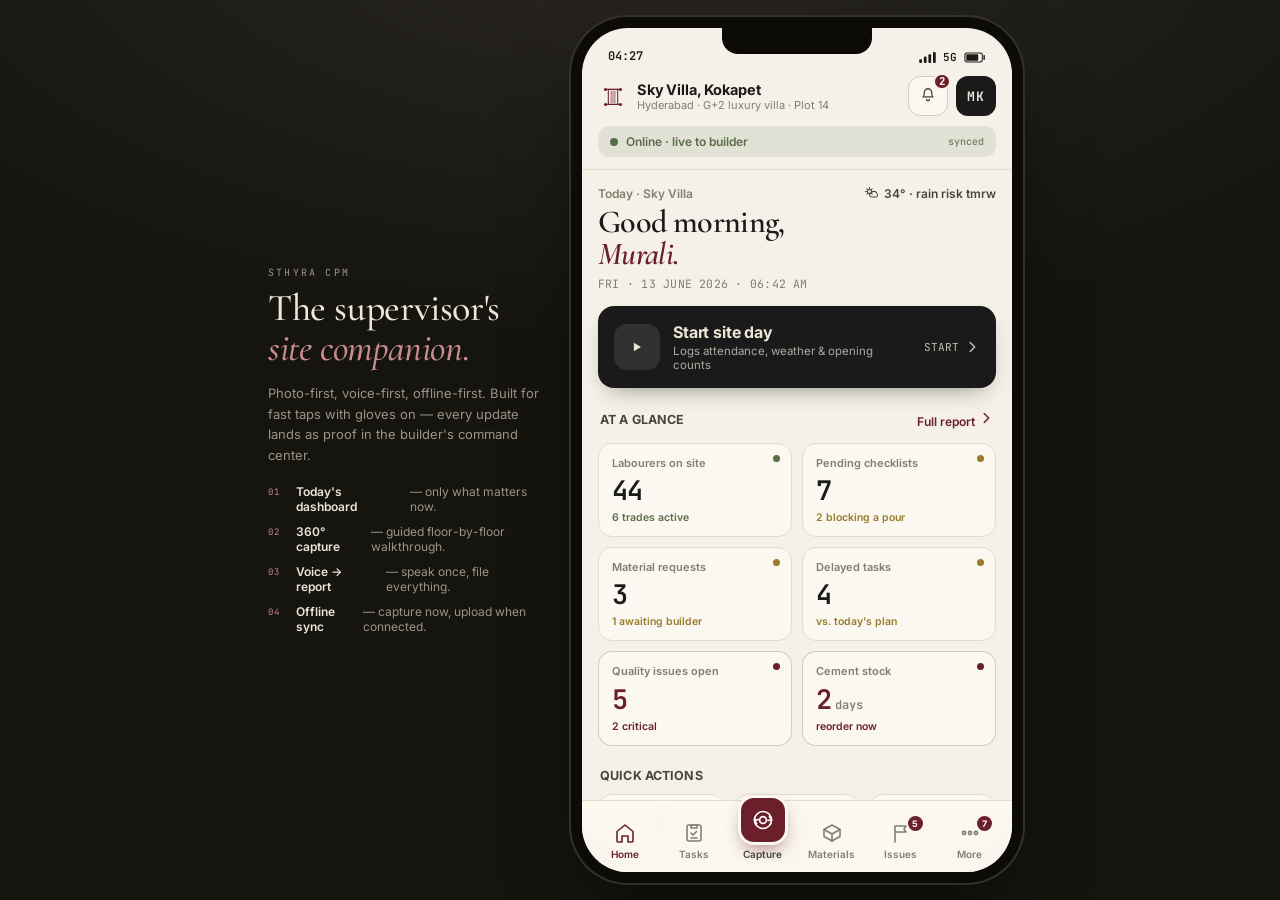
==== supervisor.html @ 9d2bb561 "Initial commit: Sthyra CPM — command center, supervisor app (BIM×360, Insta360, as-built pipeline) C" ====
<!DOCTYPE html>
<html lang="en">
<head>
  <meta charset="UTF-8" />
  <meta name="viewport" content="width=device-width, initial-scale=1.0, viewport-fit=cover, maximum-scale=1" />
  <meta name="theme-color" content="#F5F1E8" />
  <title>Sthyra CPM · Supervisor</title>
  <link rel="preconnect" href="https://fonts.googleapis.com" />
  <link rel="preconnect" href="https://fonts.gstatic.com" crossorigin />
  <link href="https://fonts.googleapis.com/css2?family=Cormorant+Garamond:ital,wght@0,500;0,600;0,700;1,500;1,600&family=Inter:wght@400;500;600;700&family=JetBrains+Mono:wght@400;500;600&display=swap" rel="stylesheet" />
  <style>
/* ============================================================
   Sthyra CPM — Supervisor App (mobile-first, on-site companion)
   Shares the Sthyra brand system with the command center, but
   tuned for a phone used in sunlight, with gloves, fast taps.
   Big targets, high contrast, photo-first, offline-aware.
   ============================================================ */

*{box-sizing:border-box;margin:0;padding:0;-webkit-tap-highlight-color:transparent}

:root{
  /* surfaces */
  --paper:#F5F1E8; --paper-2:#FBF8F1; --paper-3:#EFEADB; --paper-4:#EAE3D1;
  /* ink */
  --ink:#1A1A1A; --ink-2:#4A463E; --ink-3:#857E6F;
  /* hairlines */
  --hair:#E4DCCB; --hair-2:#D6CCB6;
  /* accent — burgundy */
  --accent:#6B1F2A; --accent-2:#8A2A33; --accent-wash:rgba(107,31,42,.07); --accent-line:rgba(107,31,42,.22);
  /* status */
  --ok:#5B6E4A; --ok-wash:rgba(91,110,74,.12);
  --warn:#9A7B2E; --warn-wash:rgba(154,123,46,.15);
  --crit:#6B1F2A; --crit-wash:rgba(107,31,42,.10);
  --info:#2E5A6B; --info-wash:rgba(46,90,107,.12);
  /* charcoal */
  --char:#1A1A1A; --char-2:#232220; --char-3:#2E2C28;
  --on-dark:#ECE6D7; --on-dark-2:#9A9485; --on-dark-3:#6A655B;
  /* type */
  --f-display:'Cormorant Garamond', Georgia, serif;
  --f-ui:'Inter', system-ui, -apple-system, sans-serif;
  --f-mono:'JetBrains Mono', ui-monospace, Menlo, monospace;
  --shell-w:430px;
}

html,body{height:100%}
body{
  font-family:var(--f-ui); color:var(--ink); background:#15140F;
  -webkit-font-smoothing:antialiased; text-rendering:optimizeLegibility;
}

/* ---- desktop stage: present the app inside a phone shell ---- */
.stage{
  min-height:100vh; display:flex; align-items:center; justify-content:center;
  padding:28px; gap:34px;
  background:
    radial-gradient(120% 80% at 50% -10%, #2a2722 0%, #15140F 60%),
    #15140F;
}
.stage__aside{
  width:280px; color:var(--on-dark); align-self:center; display:none;
}
.stage__aside .eyebrow{font-family:var(--f-mono);font-size:10px;letter-spacing:.22em;text-transform:uppercase;color:var(--on-dark-2)}
.stage__aside h1{font-family:var(--f-display);font-weight:500;font-size:38px;line-height:1.05;margin:10px 0 14px;letter-spacing:-.01em}
.stage__aside h1 em{font-style:italic;color:#C98A92}
.stage__aside p{font-size:13px;line-height:1.6;color:var(--on-dark-2);margin-bottom:18px}
.stage__aside .legend{display:flex;flex-direction:column;gap:10px}
.stage__aside .legend div{display:flex;gap:10px;align-items:flex-start;font-size:12px;color:var(--on-dark-2)}
.stage__aside .legend b{color:var(--on-dark);font-weight:600}
.stage__aside .legend span.k{font-family:var(--f-mono);font-size:9px;letter-spacing:.12em;color:#C98A92;padding-top:2px;min-width:18px}

.phone{
  width:var(--shell-w); height:min(920px, calc(100vh - 56px));
  background:var(--paper); border-radius:46px; position:relative;
  box-shadow:0 0 0 11px #0c0b08, 0 0 0 13px #34302a, 0 40px 90px -20px rgba(0,0,0,.7);
  overflow:hidden; display:flex; flex-direction:column;
}
/* notch */
.phone::before{
  content:""; position:absolute; top:0; left:50%; transform:translateX(-50%);
  width:150px; height:26px; background:#0c0b08; border-radius:0 0 16px 16px; z-index:60;
}

/* status bar (faux iOS) */
.statusbar{
  height:42px; flex:0 0 42px; display:flex; align-items:flex-end; justify-content:space-between;
  padding:0 26px 6px; font-family:var(--f-mono); font-size:12px; font-weight:600; color:var(--ink);
  position:relative; z-index:5;
}
.statusbar__right{display:flex;align-items:center;gap:7px}
.statusbar svg{display:block}

/* ---- app bar ---- */
.appbar{
  flex:0 0 auto; padding:6px 16px 12px; background:var(--paper);
  border-bottom:1px solid var(--hair); position:relative; z-index:4;
}
.appbar__row{display:flex;align-items:center;justify-content:space-between;gap:10px}
.appbar__brand{display:flex;align-items:center;gap:9px;min-width:0}
.brandmark{display:grid;place-items:center;width:30px;height:30px;color:var(--accent);flex:0 0 30px}
.appbar__proj{min-width:0}
.appbar__projname{font-weight:700;font-size:14.5px;letter-spacing:-.01em;white-space:nowrap;overflow:hidden;text-overflow:ellipsis;display:flex;align-items:center;gap:6px}
.appbar__projname .chev{color:var(--ink-3)}
.appbar__projmeta{font-size:11px;color:var(--ink-3);white-space:nowrap;overflow:hidden;text-overflow:ellipsis}
.appbar__acts{display:flex;align-items:center;gap:8px;flex:0 0 auto}
.iconbtn{
  width:40px;height:40px;border-radius:12px;border:1px solid var(--hair-2);background:var(--paper-2);
  display:grid;place-items:center;color:var(--ink-2);position:relative;cursor:pointer;flex:0 0 auto;
}
.iconbtn:active{transform:scale(.94)}
.iconbtn .dot{position:absolute;top:-4px;right:-4px;min-width:17px;height:17px;border-radius:9px;background:var(--accent);color:#fff;font-size:10px;font-weight:700;display:grid;place-items:center;padding:0 4px;border:2px solid var(--paper)}
.avatar{width:40px;height:40px;border-radius:12px;background:var(--char);color:var(--on-dark);display:grid;place-items:center;font-weight:700;font-size:13px;font-family:var(--f-mono);letter-spacing:.04em}

/* offline / sync ribbon */
.syncbar{
  display:flex;align-items:center;gap:8px;margin-top:10px;padding:8px 12px;border-radius:11px;
  font-size:12px;font-weight:600;
}
.syncbar.is-online{background:var(--ok-wash);color:var(--ok)}
.syncbar.is-offline{background:var(--warn-wash);color:var(--warn)}
.syncbar .statusdot{width:8px;height:8px;border-radius:50%;background:currentColor;flex:0 0 8px}
.syncbar.is-online .statusdot{box-shadow:0 0 0 0 currentColor;animation:pulse 2.4s infinite}
.syncbar .grow{flex:1}
.syncbar button{font:inherit;font-size:11px;color:currentColor;background:transparent;border:1px solid currentColor;border-radius:8px;padding:4px 9px;cursor:pointer;opacity:.85}
@keyframes pulse{0%{box-shadow:0 0 0 0 var(--ok)}70%{box-shadow:0 0 0 6px transparent}100%{box-shadow:0 0 0 0 transparent}}

/* ---- scroll body ---- */
.screen{
  flex:1 1 auto; overflow-y:auto; -webkit-overflow-scrolling:touch;
  padding:16px 16px 108px; position:relative; z-index:1;
}
.screen::-webkit-scrollbar{width:0}

/* section heads */
.eyebrow{font-family:var(--f-mono);font-size:10px;letter-spacing:.2em;text-transform:uppercase;color:var(--ink-3)}
.h-display{font-family:var(--f-display);font-weight:600;letter-spacing:-.01em;line-height:1.04}
.screen-title{font-family:var(--f-display);font-weight:600;font-size:30px;letter-spacing:-.015em;line-height:1.02}
.screen-title em{font-style:italic;color:var(--accent)}
.section-label{display:flex;align-items:center;justify-content:space-between;margin:22px 2px 11px}
.section-label h3{font-size:12.5px;font-weight:700;letter-spacing:.01em;text-transform:uppercase;color:var(--ink-2);font-family:var(--f-ui)}
.section-label .more{font-size:12px;color:var(--accent);font-weight:600;cursor:pointer}
.muted{color:var(--ink-3)}
.mono{font-family:var(--f-mono)}

/* ---- today header (home) ---- */
.today{margin-bottom:4px}
.today__eyebrow{display:flex;align-items:center;gap:8px;color:var(--ink-3);font-size:12px;font-weight:600}
.today__eyebrow .wx{margin-left:auto;display:flex;align-items:center;gap:5px;color:var(--ink-2)}
.today h1{font-family:var(--f-display);font-weight:600;font-size:32px;letter-spacing:-.02em;margin-top:5px;line-height:1}
.today h1 em{font-style:italic;color:var(--accent)}
.today__date{font-family:var(--f-mono);font-size:11.5px;color:var(--ink-3);margin-top:6px;letter-spacing:.02em}

/* day control */
.daybtn{
  width:100%;margin-top:15px;border:none;border-radius:16px;padding:16px;cursor:pointer;
  display:flex;align-items:center;gap:13px;font-family:var(--f-ui);text-align:left;
  background:var(--char);color:var(--on-dark);box-shadow:0 10px 24px -12px rgba(0,0,0,.5);
}
.daybtn:active{transform:scale(.99)}
.daybtn.is-on{background:linear-gradient(135deg,#5B6E4A,#46583a);color:#fff}
.daybtn__ic{width:46px;height:46px;border-radius:13px;background:rgba(255,255,255,.1);display:grid;place-items:center;flex:0 0 46px}
.daybtn__tx b{display:block;font-size:16px;font-weight:700;letter-spacing:-.01em}
.daybtn__tx span{display:block;font-size:11.5px;opacity:.7;margin-top:2px}
.daybtn__go{margin-left:auto;font-family:var(--f-mono);font-size:11px;opacity:.8;display:flex;align-items:center;gap:5px}

/* ---- stat tiles ---- */
.stats{display:grid;grid-template-columns:1fr 1fr;gap:10px;margin-top:14px}
.stat{
  background:var(--paper-2);border:1px solid var(--hair);border-radius:14px;padding:13px 13px 12px;
  position:relative;overflow:hidden;cursor:pointer;
}
.stat:active{transform:scale(.985)}
.stat__lbl{font-size:11px;color:var(--ink-3);font-weight:600;line-height:1.2}
.stat__val{font-family:var(--f-mono);font-weight:600;font-size:27px;letter-spacing:-.02em;margin-top:7px;line-height:1;display:flex;align-items:baseline;gap:4px}
.stat__val small{font-size:12px;font-weight:600;color:var(--ink-3);letter-spacing:0}
.stat__foot{font-size:10.5px;margin-top:7px;display:flex;align-items:center;gap:5px;font-weight:600}
.stat--crit{border-color:var(--accent-line)}
.stat--crit .stat__val{color:var(--accent)}
.stat__tag{position:absolute;top:11px;right:11px;width:7px;height:7px;border-radius:50%}
.stat__tag.t-crit{background:var(--accent)} .stat__tag.t-warn{background:var(--warn)} .stat__tag.t-ok{background:var(--ok)}

/* ---- quick action grid ---- */
.quick{display:grid;grid-template-columns:1fr 1fr 1fr;gap:9px;margin-top:10px}
.quick__btn{
  background:var(--paper-2);border:1px solid var(--hair);border-radius:14px;padding:13px 6px 10px;
  display:flex;flex-direction:column;align-items:center;gap:7px;cursor:pointer;text-align:center;
  font-family:var(--f-ui);color:var(--ink-2);min-height:80px;justify-content:center;
}
.quick__btn:active{transform:scale(.96);background:var(--paper-3)}
.quick__btn .qi{width:30px;height:30px;display:grid;place-items:center;color:var(--accent)}
.quick__btn span{font-size:11px;font-weight:600;line-height:1.15;letter-spacing:-.01em}
.quick__btn.is-alarm{background:var(--accent);border-color:var(--accent)}
.quick__btn.is-alarm .qi,.quick__btn.is-alarm span{color:#fff}

/* ---- alert list ---- */
.alerts{display:flex;flex-direction:column;gap:9px}
.alert{
  display:flex;gap:11px;align-items:flex-start;background:var(--paper-2);border:1px solid var(--hair);
  border-radius:13px;padding:12px 13px;cursor:pointer;
}
.alert:active{background:var(--paper-3)}
.alert__mark{width:4px;align-self:stretch;border-radius:3px;flex:0 0 4px;min-height:34px}
.alert__body{flex:1;min-width:0}
.alert__t{font-size:13px;font-weight:650;letter-spacing:-.01em;line-height:1.25}
.alert__d{font-size:11.5px;color:var(--ink-3);margin-top:3px;line-height:1.35}
.alert__chev{color:var(--ink-3);align-self:center}

/* ---- pills ---- */
.pill{
  display:inline-flex;align-items:center;gap:5px;font-size:10.5px;font-weight:700;font-family:var(--f-ui);
  padding:3px 8px;border-radius:20px;letter-spacing:.01em;white-space:nowrap;
}
.pill .pd{width:6px;height:6px;border-radius:50%;background:currentColor}
.pill--ok{background:var(--ok-wash);color:var(--ok)}
.pill--warn{background:var(--warn-wash);color:var(--warn)}
.pill--crit{background:var(--crit-wash);color:var(--crit)}
.pill--info{background:var(--info-wash);color:var(--info)}
.pill--neutral{background:var(--paper-3);color:var(--ink-2)}
.pill--accent{background:var(--accent);color:#fff}

/* ---- generic card ---- */
.card{background:var(--paper-2);border:1px solid var(--hair);border-radius:15px;padding:14px;margin-bottom:11px}
.card__head{display:flex;align-items:flex-start;justify-content:space-between;gap:10px}
.card__title{font-size:14.5px;font-weight:700;letter-spacing:-.01em;line-height:1.2}
.card__sub{font-size:11.5px;color:var(--ink-3);margin-top:3px}
.card__code{font-family:var(--f-mono);font-size:10px;color:var(--ink-3);letter-spacing:.05em}

/* progress bar */
.bar{height:7px;border-radius:5px;background:var(--paper-4);overflow:hidden;position:relative;margin-top:11px}
.bar i{display:block;height:100%;border-radius:5px;background:var(--accent)}
.bar--ok i{background:var(--ok)} .bar--warn i{background:var(--warn)}
.bar__row{display:flex;align-items:center;justify-content:space-between;font-size:11px;margin-top:7px;color:var(--ink-3);font-weight:600}
.bar__row b{font-family:var(--f-mono);color:var(--ink);font-size:12px}

/* meta rows */
.metarow{display:flex;align-items:center;justify-content:space-between;padding:9px 0;border-bottom:1px solid var(--hair);font-size:12.5px}
.metarow:last-child{border-bottom:none}
.metarow .k{color:var(--ink-3);font-weight:600}
.metarow .v{font-weight:600;text-align:right}

/* action button row (work pkg) */
.actrow{display:flex;gap:7px;flex-wrap:wrap;margin-top:12px}
.chipbtn{
  font-family:var(--f-ui);font-size:11.5px;font-weight:600;border:1px solid var(--hair-2);background:var(--paper);
  color:var(--ink-2);border-radius:9px;padding:8px 11px;cursor:pointer;display:inline-flex;align-items:center;gap:5px;
}
.chipbtn:active{transform:scale(.95);background:var(--paper-3)}
.chipbtn--accent{background:var(--accent);border-color:var(--accent);color:#fff}
.chipbtn--ok{background:var(--ok);border-color:var(--ok);color:#fff}
.chipbtn .ci{display:grid;place-items:center}

/* ---- buttons ---- */
.btn{
  font-family:var(--f-ui);font-weight:650;font-size:14px;border-radius:13px;padding:14px;cursor:pointer;border:none;
  width:100%;display:flex;align-items:center;justify-content:center;gap:8px;letter-spacing:-.01em;
}
.btn:active{transform:scale(.99)}
.btn--solid{background:var(--accent);color:#fff}
.btn--dark{background:var(--char);color:var(--on-dark)}
.btn--ghost{background:var(--paper-2);color:var(--ink);border:1px solid var(--hair-2)}
.btn--ok{background:var(--ok);color:#fff}
.btn:disabled{opacity:.4;cursor:not-allowed}
.btn-row{display:flex;gap:10px}
.btn-row .btn{flex:1}

/* ---- segmented tabs ---- */
.seg{display:flex;gap:4px;background:var(--paper-3);border-radius:12px;padding:4px;margin:4px 0 16px}
.seg button{
  flex:1;font-family:var(--f-ui);font-size:12px;font-weight:600;border:none;background:transparent;color:var(--ink-3);
  border-radius:9px;padding:9px 6px;cursor:pointer;white-space:nowrap;
}
.seg button.is-active{background:var(--paper-2);color:var(--ink);box-shadow:0 1px 3px rgba(0,0,0,.08)}

/* scrolling filter chips */
.chips{display:flex;gap:7px;overflow-x:auto;padding:2px 0 12px;margin:0 -16px;padding-left:16px;padding-right:16px}
.chips::-webkit-scrollbar{height:0}
.chips .fc{flex:0 0 auto;font-size:12px;font-weight:600;padding:7px 13px;border-radius:20px;border:1px solid var(--hair-2);background:var(--paper-2);color:var(--ink-2);cursor:pointer}
.chips .fc.is-active{background:var(--ink);color:var(--paper);border-color:var(--ink)}

/* ---- checklist ---- */
.chk{display:flex;align-items:center;gap:11px;padding:12px 2px;border-bottom:1px solid var(--hair);cursor:pointer}
.chk:last-child{border-bottom:none}
.chk__box{width:24px;height:24px;border-radius:7px;border:2px solid var(--hair-2);flex:0 0 24px;display:grid;place-items:center;color:#fff;background:var(--paper)}
.chk__box.done{background:var(--ok);border-color:var(--ok)}
.chk__box.pending{border-color:var(--warn);border-style:dashed}
.chk__lbl{flex:1;font-size:13px;font-weight:550;line-height:1.25}
.chk.is-done .chk__lbl{color:var(--ink-3);text-decoration:line-through}
.chk__who{font-size:10.5px;color:var(--ink-3);font-family:var(--f-mono)}
.chk-lock{display:flex;gap:9px;align-items:flex-start;background:var(--accent-wash);border:1px solid var(--accent-line);border-radius:12px;padding:11px 12px;margin-bottom:14px;font-size:12px;color:var(--accent);line-height:1.4}
.chk-lock b{font-weight:700}

/* ---- capture stepper ---- */
.cap{position:relative}
.cap__steps{display:flex;align-items:center;gap:0;margin:6px 0 18px}
.cap__steps .st{flex:1;height:4px;border-radius:3px;background:var(--paper-4)}
.cap__steps .st.done{background:var(--ok)}
.cap__steps .st.cur{background:var(--accent)}
.cap__stepn{font-family:var(--f-mono);font-size:10.5px;color:var(--ink-3);letter-spacing:.06em;margin-bottom:6px}
.cap h2{font-family:var(--f-display);font-weight:600;font-size:24px;letter-spacing:-.01em;margin-bottom:4px;line-height:1.05}
.cap__hint{font-size:12.5px;color:var(--ink-3);margin-bottom:16px;line-height:1.4}

/* selectable option list */
.opt{
  display:flex;align-items:center;gap:12px;background:var(--paper-2);border:1.5px solid var(--hair);
  border-radius:13px;padding:14px;margin-bottom:9px;cursor:pointer;
}
.opt:active{transform:scale(.99)}
.opt.is-sel{border-color:var(--accent);background:var(--accent-wash)}
.opt__ic{width:40px;height:40px;border-radius:11px;background:var(--paper-3);display:grid;place-items:center;color:var(--ink-2);flex:0 0 40px}
.opt.is-sel .opt__ic{background:var(--accent);color:#fff}
.opt__tx{flex:1;min-width:0}
.opt__tx b{display:block;font-size:14px;font-weight:650;letter-spacing:-.01em}
.opt__tx span{display:block;font-size:11.5px;color:var(--ink-3);margin-top:2px}
.opt__rt{font-family:var(--f-mono);font-size:11px;color:var(--ink-3)}
.opt__check{width:22px;height:22px;border-radius:50%;border:2px solid var(--hair-2);flex:0 0 22px;display:grid;place-items:center;color:#fff}
.opt.is-sel .opt__check{background:var(--accent);border-color:var(--accent)}

/* camera connect tiles */
.devgrid{display:grid;grid-template-columns:1fr 1fr;gap:9px}
.checks{display:flex;flex-direction:column;gap:0;margin-top:6px}
.checkline{display:flex;align-items:center;gap:10px;padding:11px 0;border-bottom:1px solid var(--hair);font-size:13px;font-weight:550}
.checkline:last-child{border-bottom:none}
.checkline .ci{margin-left:auto;font-size:11.5px;font-weight:700}

/* floor plan canvas */
.floorplan{
  position:relative;background:var(--paper-3);border:1px solid var(--hair-2);border-radius:14px;
  height:230px;margin-bottom:14px;overflow:hidden;
}
.floorplan svg{position:absolute;inset:0;width:100%;height:100%}
.floorplan .pin{
  position:absolute;width:26px;height:26px;border-radius:50% 50% 50% 0;background:var(--accent);
  transform:translate(-50%,-100%) rotate(-45deg);box-shadow:0 4px 10px rgba(0,0,0,.3);border:2px solid #fff;
}
.floorplan .pin::after{content:"";position:absolute;inset:6px;background:#fff;border-radius:50%}
.floorplan .tap-hint{position:absolute;bottom:10px;left:50%;transform:translateX(-50%);font-size:11px;font-weight:600;color:var(--ink-2);background:rgba(251,248,241,.92);padding:5px 11px;border-radius:20px;white-space:nowrap}

/* Insta360 connect card */
.insta{display:flex;align-items:center;gap:13px;background:var(--paper-2);border:1.5px solid var(--hair-2);border-radius:14px;padding:14px;margin-bottom:6px}
.insta--ok{border-color:var(--ok);background:var(--ok-wash)}
.insta--busy{border-color:var(--warn);background:var(--warn-wash)}
.insta__cam{width:46px;height:46px;border-radius:12px;background:var(--char);color:var(--on-dark);display:grid;place-items:center;flex:0 0 46px}
.insta--ok .insta__cam{background:var(--ok);color:#fff}
.insta__tx{flex:1;min-width:0}
.insta__tx b{display:block;font-size:14.5px;font-weight:700;letter-spacing:-.01em}
.insta__tx span{display:block;font-size:11.5px;color:var(--ink-3);margin-top:2px}
.insta--ok .insta__tx span{color:var(--ok);font-weight:600}
.insta--busy .insta__tx span{color:var(--warn);font-weight:600}
.spin{animation:spin360 1s linear infinite}
@keyframes spin360{to{transform:rotate(360deg)}}
.connpick{font-family:var(--f-ui);text-align:left;padding:12px 13px;border-radius:12px;border:1.5px solid var(--hair-2);background:var(--paper-2);color:var(--ink-2);cursor:pointer}
.connpick.is-sel{border-color:var(--accent);background:var(--accent-wash)}
.connpick b{display:block;font-size:12.5px;font-weight:700;color:var(--ink)}
.connpick span{display:block;font-size:10.5px;color:var(--ink-3);margin-top:2px}
.live__src{display:flex;align-items:center;gap:7px;font-size:11.5px;color:var(--on-dark-2);font-weight:600;margin-top:9px}
.live__src svg{flex:0 0 auto;color:#C98A92}
.live__src .live-dot{width:7px;height:7px;border-radius:50%;background:#9DBE86;flex:0 0 7px}

/* live capture */
.live{
  background:#15140F;border-radius:18px;padding:18px;color:var(--on-dark);margin-bottom:14px;position:relative;overflow:hidden;
}
.live__rec{display:flex;align-items:center;gap:8px;font-family:var(--f-mono);font-size:13px;font-weight:600}
.live__rec .recdot{width:11px;height:11px;border-radius:50%;background:#E0584F;animation:blink 1.1s infinite}
@keyframes blink{50%{opacity:.25}}
.live__time{margin-left:auto;font-family:var(--f-mono);font-size:18px;font-weight:600;letter-spacing:.04em}
.live__sphere{height:128px;margin:14px 0;border-radius:13px;position:relative;overflow:hidden;background:
  repeating-linear-gradient(115deg,#2a2722 0 2px,transparent 2px 26px),
  radial-gradient(120% 140% at 30% 20%,#3a352d,#1c1a16);
  display:grid;place-items:center}
.live__sphere .scan{position:absolute;top:0;bottom:0;width:42%;background:linear-gradient(90deg,transparent,rgba(201,138,146,.22),transparent);animation:sweep 2.6s linear infinite}
@keyframes sweep{0%{left:-42%}100%{left:100%}}
.live__sphere .ll{font-family:var(--f-mono);font-size:10px;letter-spacing:.18em;color:var(--on-dark-2)}
.meter{display:grid;grid-template-columns:1fr 1fr;gap:8px}
.meter__cell{background:rgba(255,255,255,.06);border-radius:10px;padding:9px 11px}
.meter__lbl{font-size:10px;color:var(--on-dark-2);font-weight:600;text-transform:uppercase;letter-spacing:.06em}
.meter__val{font-size:12.5px;font-weight:700;margin-top:3px;display:flex;align-items:center;gap:6px}
.meter__val .pd{width:7px;height:7px;border-radius:50%}
.live__pin{width:100%;margin-top:14px;border:1px dashed rgba(201,138,146,.5);background:rgba(201,138,146,.08);color:#E7B7BC;border-radius:12px;padding:13px;font-family:var(--f-ui);font-weight:600;font-size:13px;display:flex;align-items:center;justify-content:center;gap:8px;cursor:pointer}
.pinlist{margin-top:12px;display:flex;flex-direction:column;gap:7px}
.pinrow{display:flex;align-items:center;gap:9px;font-size:11.5px;background:rgba(255,255,255,.05);border-radius:9px;padding:8px 11px;color:var(--on-dark)}
.pinrow .pt{margin-left:auto;font-family:var(--f-mono);color:var(--on-dark-2)}

/* upload queue */
.uprow{display:flex;align-items:center;gap:11px;padding:12px 0;border-bottom:1px solid var(--hair)}
.uprow:last-child{border-bottom:none}
.uprow__ic{width:38px;height:38px;border-radius:10px;background:var(--paper-3);display:grid;place-items:center;flex:0 0 38px;color:var(--ink-2)}
.uprow__tx{flex:1;min-width:0}
.uprow__tx b{display:block;font-size:13px;font-weight:650}
.upbar{height:5px;border-radius:4px;background:var(--paper-4);margin-top:6px;overflow:hidden}
.upbar i{display:block;height:100%;background:var(--ok)}

/* ---- forms ---- */
.field{margin-bottom:14px}
.field>label{display:block;font-size:11.5px;font-weight:700;color:var(--ink-2);margin-bottom:7px;letter-spacing:.01em}
.field input,.field textarea,.field select{
  width:100%;font-family:var(--f-ui);font-size:14px;color:var(--ink);background:var(--paper-2);
  border:1.5px solid var(--hair-2);border-radius:12px;padding:13px;outline:none;
}
.field input:focus,.field textarea:focus,.field select:focus{border-color:var(--accent)}
.field textarea{resize:none;min-height:84px;line-height:1.45}
.optgrid{display:grid;grid-template-columns:repeat(3,1fr);gap:8px}
.optpick{font-family:var(--f-ui);font-size:12px;font-weight:600;text-align:center;padding:11px 6px;border-radius:11px;border:1.5px solid var(--hair-2);background:var(--paper-2);color:var(--ink-2);cursor:pointer}
.optpick.is-sel{border-color:var(--accent);background:var(--accent);color:#fff}
.optpick.sev-crit.is-sel{background:var(--crit);border-color:var(--crit)}
.optpick.sev-warn.is-sel{background:var(--warn);border-color:var(--warn)}
.optpick.sev-low.is-sel{background:var(--ok);border-color:var(--ok)}

/* photo capture tile */
.photoadd{
  border:2px dashed var(--hair-2);border-radius:14px;background:var(--paper-3);min-height:120px;
  display:flex;flex-direction:column;align-items:center;justify-content:center;gap:8px;color:var(--ink-3);
  cursor:pointer;font-weight:600;font-size:12.5px;
}
.photoadd:active{background:var(--paper-4)}
.photostrip{display:flex;gap:8px;margin-top:10px;flex-wrap:wrap}
.photothumb{width:70px;height:70px;border-radius:11px;background:
  repeating-linear-gradient(135deg,#d8cfba 0 6px,#cfc5ad 6px 12px);
  border:1px solid var(--hair-2);position:relative;overflow:hidden;display:grid;place-items:center}
.photothumb .ai-ok{position:absolute;bottom:3px;left:3px;font-size:8px;font-weight:700;background:var(--ok);color:#fff;padding:2px 4px;border-radius:5px}
.photothumb .x{position:absolute;top:2px;right:2px;width:18px;height:18px;border-radius:50%;background:rgba(0,0,0,.55);color:#fff;display:grid;place-items:center;font-size:12px}

/* ---- voice to report ---- */
.voice{
  background:linear-gradient(160deg,#232220,#15140F);border-radius:18px;padding:20px;color:var(--on-dark);
  text-align:center;margin-bottom:14px;
}
.voice h3{font-family:var(--f-display);font-weight:600;font-size:21px;margin-bottom:5px}
.voice p{font-size:12px;color:var(--on-dark-2);margin-bottom:16px;line-height:1.45}
.mic{
  width:84px;height:84px;border-radius:50%;margin:0 auto;background:var(--accent);display:grid;place-items:center;
  color:#fff;cursor:pointer;position:relative;box-shadow:0 0 0 0 var(--accent);
}
.mic.is-rec{animation:micpulse 1.4s infinite}
@keyframes micpulse{0%{box-shadow:0 0 0 0 rgba(107,31,42,.5)}70%{box-shadow:0 0 0 22px transparent}100%{box-shadow:0 0 0 0 transparent}}
.wave{display:flex;align-items:center;justify-content:center;gap:3px;height:36px;margin:16px 0 4px}
.wave i{width:3px;border-radius:3px;background:#C98A92;opacity:.8}
.transcript{background:rgba(255,255,255,.06);border-radius:12px;padding:13px;font-size:13px;line-height:1.5;text-align:left;color:var(--on-dark);margin-top:6px;font-style:italic}

/* parsed report output */
.parsed{background:var(--paper-2);border:1px solid var(--hair);border-radius:14px;overflow:hidden}
.parsed__sec{padding:13px 14px;border-bottom:1px solid var(--hair)}
.parsed__sec:last-child{border-bottom:none}
.parsed__sec h4{font-size:11px;font-weight:700;text-transform:uppercase;letter-spacing:.05em;color:var(--ink-3);margin-bottom:9px;display:flex;align-items:center;gap:7px}
.parsed__item{display:flex;align-items:flex-start;gap:9px;font-size:13px;padding:5px 0;font-weight:550}
.parsed__item .pj{flex:0 0 auto;margin-top:1px}
.parsed__item .made{margin-left:auto;font-size:10px;color:var(--ok);font-weight:700;font-family:var(--f-mono)}

/* ---- daily report ---- */
.report{background:var(--paper-2);border:1px solid var(--hair);border-radius:15px;padding:18px}
.report__hd{text-align:center;border-bottom:1px solid var(--hair);padding-bottom:14px;margin-bottom:6px}
.report__hd .eyebrow{justify-content:center}
.report__hd h2{font-family:var(--f-display);font-weight:600;font-size:23px;margin:6px 0 2px}
.report__sec{padding:14px 0;border-bottom:1px solid var(--hair)}
.report__sec:last-child{border-bottom:none}
.report__sec h4{font-size:11px;font-weight:700;text-transform:uppercase;letter-spacing:.06em;color:var(--accent);margin-bottom:9px}
.report__line{display:flex;justify-content:space-between;font-size:12.5px;padding:4px 0;gap:12px}
.report__line .k{color:var(--ink-2)} .report__line .v{font-weight:650;font-family:var(--f-mono);text-align:right;white-space:nowrap}
.report__bul{font-size:12.5px;padding:4px 0 4px 14px;position:relative;line-height:1.4}
.report__bul::before{content:"–";position:absolute;left:0;color:var(--accent)}

/* labor roster */
.roster{display:grid;grid-template-columns:1fr 1fr;gap:9px}
.rost{background:var(--paper-2);border:1px solid var(--hair);border-radius:13px;padding:13px}
.rost__top{display:flex;align-items:center;justify-content:space-between}
.rost__n{font-family:var(--f-mono);font-size:24px;font-weight:600;letter-spacing:-.02em}
.rost__l{font-size:12px;font-weight:600;color:var(--ink-2);margin-top:2px}
.rost__dot{width:34px;height:34px;border-radius:10px;display:grid;place-items:center;color:#fff;font-size:13px;font-weight:700;font-family:var(--f-mono)}

/* drawing viewer */
.drawcard{background:var(--paper-2);border:1px solid var(--hair);border-radius:14px;overflow:hidden;margin-bottom:11px}
.drawcard__canvas{height:140px;background:
  linear-gradient(0deg,rgba(46,90,107,.06),rgba(46,90,107,.06)),
  repeating-linear-gradient(0deg,#e9e2d2 0 1px,transparent 1px 22px),
  repeating-linear-gradient(90deg,#e9e2d2 0 1px,transparent 1px 22px),
  var(--paper-3);position:relative}
.drawcard__canvas .lines{position:absolute;inset:0}
.drawcard__body{padding:12px 14px}
.draw-warn{display:flex;gap:9px;align-items:flex-start;background:var(--warn-wash);border:1px solid var(--warn);border-radius:12px;padding:11px 12px;font-size:12px;color:var(--warn);line-height:1.4;margin-bottom:12px;font-weight:600}

/* safety meter */
.safety-score{display:flex;align-items:center;gap:16px;background:var(--paper-2);border:1px solid var(--hair);border-radius:15px;padding:16px;margin-bottom:14px}
.ring{width:74px;height:74px;flex:0 0 74px;position:relative}
.ring svg{transform:rotate(-90deg)}
.ring__v{position:absolute;inset:0;display:grid;place-items:center;font-family:var(--f-mono);font-weight:600;font-size:19px}

/* QR scan */
.qrscan{background:#15140F;border-radius:18px;height:300px;position:relative;overflow:hidden;display:grid;place-items:center;margin-bottom:14px}
.qrframe{width:180px;height:180px;border-radius:18px;position:relative}
.qrframe span{position:absolute;width:34px;height:34px;border:3px solid #C98A92}
.qrframe span:nth-child(1){top:0;left:0;border-right:none;border-bottom:none;border-radius:14px 0 0 0}
.qrframe span:nth-child(2){top:0;right:0;border-left:none;border-bottom:none;border-radius:0 14px 0 0}
.qrframe span:nth-child(3){bottom:0;left:0;border-right:none;border-top:none;border-radius:0 0 0 14px}
.qrframe span:nth-child(4){bottom:0;right:0;border-left:none;border-top:none;border-radius:0 0 14px 0}
.qrframe .laser{position:absolute;left:6px;right:6px;height:2px;background:#E0584F;box-shadow:0 0 10px #E0584F;animation:qrscan 2.2s ease-in-out infinite}
@keyframes qrscan{0%,100%{top:8px}50%{top:168px}}
.qrscan .qhint{position:absolute;bottom:18px;left:0;right:0;text-align:center;color:var(--on-dark-2);font-size:11.5px;font-weight:600}

/* list rows */
.lrow{display:flex;align-items:center;gap:12px;padding:14px;background:var(--paper-2);border:1px solid var(--hair);border-radius:13px;margin-bottom:9px;cursor:pointer}
.lrow:active{background:var(--paper-3)}
.lrow__ic{width:40px;height:40px;border-radius:11px;background:var(--paper-3);display:grid;place-items:center;flex:0 0 40px;color:var(--accent)}
.lrow__tx{flex:1;min-width:0}
.lrow__tx b{display:block;font-size:13.5px;font-weight:650;letter-spacing:-.01em}
.lrow__tx span{display:block;font-size:11.5px;color:var(--ink-3);margin-top:2px;white-space:nowrap;overflow:hidden;text-overflow:ellipsis}
.lrow__rt{margin-left:auto;display:flex;flex-direction:column;align-items:flex-end;gap:5px;flex:0 0 auto}
.lrow__chev{color:var(--ink-3)}

/* more menu grid */
.menu{display:grid;grid-template-columns:1fr 1fr;gap:10px}
.menu__item{background:var(--paper-2);border:1px solid var(--hair);border-radius:14px;padding:15px 14px;cursor:pointer;display:flex;flex-direction:column;gap:9px}
.menu__item:active{background:var(--paper-3)}
.menu__item .mi{width:38px;height:38px;border-radius:11px;background:var(--accent-wash);color:var(--accent);display:grid;place-items:center}
.menu__item b{font-size:13.5px;font-weight:650;letter-spacing:-.01em}
.menu__item span{font-size:11px;color:var(--ink-3);line-height:1.3}
.menu__item .badge{align-self:flex-start;margin-top:-2px}

/* ---- bottom nav ---- */
.tabbar{
  position:absolute;left:0;right:0;bottom:0;z-index:50;
  background:rgba(251,248,241,.94);backdrop-filter:blur(14px);-webkit-backdrop-filter:blur(14px);
  border-top:1px solid var(--hair);padding:7px 8px calc(7px + env(safe-area-inset-bottom,8px));
  display:flex;align-items:flex-end;justify-content:space-around;
}
.tab{
  flex:1;display:flex;flex-direction:column;align-items:center;gap:3px;background:none;border:none;cursor:pointer;
  color:var(--ink-3);font-family:var(--f-ui);font-size:10px;font-weight:600;padding:5px 2px;position:relative;
}
.tab .ti{display:grid;place-items:center;height:24px}
.tab.is-active{color:var(--accent)}
.tab__count{position:absolute;top:0;right:18%;min-width:15px;height:15px;border-radius:8px;background:var(--accent);color:#fff;font-size:9px;font-weight:700;display:grid;place-items:center;padding:0 3px}
.tab--cap .ti{
  width:50px;height:50px;border-radius:16px;background:var(--accent);color:#fff;margin-top:-18px;
  box-shadow:0 8px 18px -6px rgba(107,31,42,.6);border:3px solid var(--paper-2);
}
.tab--cap.is-active .ti{background:var(--accent-2)}
.tab--cap span{color:var(--ink-2)}

/* ---- bottom sheet / modal ---- */
.scrim{position:absolute;inset:0;background:rgba(20,19,15,.5);z-index:80;opacity:0;transition:opacity .2s;pointer-events:none}
.scrim.is-open{opacity:1;pointer-events:auto}
.sheet{
  position:absolute;left:0;right:0;bottom:0;z-index:90;background:var(--paper);border-radius:24px 24px 0 0;
  transform:translateY(100%);transition:transform .26s cubic-bezier(.32,.72,0,1);max-height:88%;
  display:flex;flex-direction:column;box-shadow:0 -10px 40px rgba(0,0,0,.3);
}
.sheet.is-open{transform:translateY(0)}
.sheet__grip{width:40px;height:4px;border-radius:3px;background:var(--hair-2);margin:10px auto 4px;flex:0 0 auto}
.sheet__head{padding:6px 18px 12px;display:flex;align-items:flex-start;justify-content:space-between;gap:10px;border-bottom:1px solid var(--hair)}
.sheet__head h3{font-family:var(--f-display);font-weight:600;font-size:21px;letter-spacing:-.01em;line-height:1.05}
.sheet__head .eyebrow{margin-bottom:4px}
.sheet__close{width:34px;height:34px;border-radius:10px;border:1px solid var(--hair-2);background:var(--paper-2);color:var(--ink-2);font-size:18px;display:grid;place-items:center;cursor:pointer;flex:0 0 34px}
.sheet__body{padding:16px 18px;overflow-y:auto;flex:1}
.sheet__body::-webkit-scrollbar{width:0}
.sheet__foot{padding:12px 18px calc(14px + env(safe-area-inset-bottom,4px));border-top:1px solid var(--hair);display:flex;gap:10px}
.sheet__foot .btn{flex:1}

/* toast — fully hidden (opacity+visibility) when idle, so the empty pill never shows as a black bar */
.toast{
  position:absolute;left:16px;right:16px;bottom:96px;z-index:120;background:var(--char);color:var(--on-dark);
  border-radius:13px;padding:13px 15px;font-size:13px;font-weight:600;display:flex;align-items:center;gap:10px;
  transform:translateY(24px);opacity:0;visibility:hidden;pointer-events:none;box-shadow:0 12px 30px rgba(0,0,0,.4);
  transition:transform .3s cubic-bezier(.32,.72,0,1),opacity .22s ease,visibility 0s linear .22s;
}
.toast.is-show{transform:translateY(0);opacity:1;visibility:visible;pointer-events:auto;
  transition:transform .3s cubic-bezier(.32,.72,0,1),opacity .2s ease,visibility 0s}
.toast .ti{color:#9DBE86;flex:0 0 auto}
.toast.is-warn .ti{color:#D9B25A}

/* ===== BIM × 360 analysis ===== */
/* capture card */
.capcard{background:var(--paper-2);border:1px solid var(--hair);border-radius:15px;padding:14px;margin-bottom:11px;cursor:pointer}
.capcard:active{background:var(--paper-3)}
.capcard__thumb{height:88px;border-radius:11px;margin-bottom:12px;position:relative;overflow:hidden;background:
  repeating-linear-gradient(118deg,#2a2722 0 2px,transparent 2px 24px),radial-gradient(120% 150% at 25% 15%,#3a352d,#1a1814);display:grid;place-items:center}
.capcard__thumb .ll{font-family:var(--f-mono);font-size:9.5px;letter-spacing:.16em;color:var(--on-dark-2)}
.capcard__thumb .scan{position:absolute;top:0;bottom:0;width:40%;background:linear-gradient(90deg,transparent,rgba(201,138,146,.18),transparent);animation:sweep 2.6s linear infinite}

/* pipeline timeline */
.pipe{margin:2px 0 4px}
.pipe__row{display:flex;gap:12px;position:relative;padding-bottom:14px}
.pipe__row:last-child{padding-bottom:0}
.pipe__rail{position:absolute;left:13px;top:26px;bottom:-2px;width:2px;background:var(--hair)}
.pipe__row.done .pipe__rail{background:var(--ok)}
.pipe__node{width:28px;height:28px;border-radius:50%;flex:0 0 28px;display:grid;place-items:center;font-family:var(--f-mono);font-size:11px;font-weight:700;z-index:1;border:2px solid var(--hair-2);background:var(--paper-2);color:var(--ink-3)}
.pipe__row.done .pipe__node{background:var(--ok);border-color:var(--ok);color:#fff}
.pipe__row.running .pipe__node{border-color:var(--accent);color:var(--accent);background:var(--accent-wash)}
.pipe__node .spin{animation:spin360 1s linear infinite}
.pipe__tx{flex:1;padding-top:3px;min-width:0}
.pipe__tx b{display:block;font-size:13px;font-weight:650;letter-spacing:-.01em}
.pipe__tx span{display:block;font-size:11px;color:var(--ink-3);margin-top:2px}
.pipe__ms{font-family:var(--f-mono);font-size:10px;color:var(--ink-3);align-self:flex-start;padding-top:5px}
.pipe__row.running .pipe__tx b{color:var(--accent)}
.pipe__row.queued .pipe__tx b{color:var(--ink-3)}

/* analysis floor-plan map */
.amap{position:relative;background:var(--paper-3);border:1px solid var(--hair-2);border-radius:14px;height:248px;overflow:hidden;margin-bottom:6px}
.amap svg.plan{position:absolute;inset:0;width:100%;height:100%}
.amap__path{fill:none;stroke:var(--accent-line);stroke-width:1.4;stroke-dasharray:3 3}
.amap__frame{position:absolute;width:9px;height:9px;border-radius:50%;background:var(--info);transform:translate(-50%,-50%);box-shadow:0 0 0 2px rgba(251,248,241,.8)}
.amap__bim{position:absolute;width:13px;height:13px;transform:translate(-50%,-50%);border:1.6px solid;border-radius:3px;background:rgba(251,248,241,.55)}
.amap__disc{position:absolute;width:22px;height:22px;border-radius:50% 50% 50% 0;transform:translate(-50%,-100%) rotate(-45deg);border:2px solid #fff;box-shadow:0 3px 7px rgba(0,0,0,.3);display:grid;place-items:center}
.amap__disc i{transform:rotate(45deg);color:#fff;font-size:10px;font-weight:800;font-family:var(--f-mono)}
.amap__legend{position:absolute;bottom:8px;left:8px;right:8px;display:flex;gap:12px;flex-wrap:wrap;font-size:9.5px;font-weight:600;color:var(--ink-2);background:rgba(251,248,241,.88);border-radius:8px;padding:5px 8px}
.amap__legend span{display:flex;align-items:center;gap:4px}
.amap__legend .d{width:8px;height:8px;border-radius:50%}

/* compare viewer */
.cmp__seg{margin-bottom:12px}
.cmp__zone{display:flex;gap:6px;overflow-x:auto;margin:0 -16px 12px;padding:0 16px}
.cmp__zone::-webkit-scrollbar{height:0}
.cmp__zb{flex:0 0 auto;font-size:11.5px;font-weight:600;padding:7px 12px;border-radius:18px;border:1px solid var(--hair-2);background:var(--paper-2);color:var(--ink-2);cursor:pointer;white-space:nowrap}
.cmp__zb.is-active{background:var(--ink);color:var(--paper);border-color:var(--ink)}
.cmp__zb .zdot{display:inline-block;width:6px;height:6px;border-radius:50%;margin-right:5px;vertical-align:middle}
.cmp__grid{display:grid;grid-template-columns:1fr 1fr;gap:9px}
.pane{border-radius:12px;overflow:hidden;border:1px solid var(--hair-2);background:#15140F}
.pane__cap{font-family:var(--f-mono);font-size:9px;letter-spacing:.12em;text-transform:uppercase;color:var(--on-dark-2);padding:8px 10px 0}
.pane__view{position:relative;aspect-ratio:4/3;margin:7px}
.pane--bim .pane__view{background:
  repeating-linear-gradient(0deg,rgba(159,180,188,.16) 0 1px,transparent 1px 18px),
  repeating-linear-gradient(90deg,rgba(159,180,188,.16) 0 1px,transparent 1px 18px),#1b1a16;border-radius:8px}
.pane--frame .pane__view{background:repeating-linear-gradient(120deg,#2a2722 0 2px,transparent 2px 22px),radial-gradient(120% 140% at 30% 20%,#39332c,#1a1814);border-radius:8px}
.bbox{position:absolute;border:1.6px solid;border-radius:3px;display:flex;align-items:flex-start}
.bbox__t{font-size:7.5px;font-weight:700;font-family:var(--f-ui);padding:1px 3px;border-radius:0 0 3px 0;color:#15140F;white-space:nowrap;transform:translateY(-100%);margin-top:-1px}
.pane__none{position:absolute;inset:0;display:grid;place-items:center;text-align:center;font-size:9px;color:#C97A7A;font-weight:700;font-family:var(--f-mono);letter-spacing:.1em}

/* overlay compare */
.ovl{position:relative;aspect-ratio:4/3;border-radius:11px;overflow:hidden;border:1px solid var(--hair-2);margin-bottom:10px;background:radial-gradient(120% 140% at 30% 20%,#39332c,#1a1814)}
.ovl__bim{position:absolute;inset:0;background:
  repeating-linear-gradient(0deg,rgba(159,180,188,.25) 0 1px,transparent 1px 20px),
  repeating-linear-gradient(90deg,rgba(159,180,188,.25) 0 1px,transparent 1px 20px)}
.ovl__slider{width:100%;accent-color:var(--accent);margin-top:2px}
.ovl__lbls{display:flex;justify-content:space-between;font-size:10px;font-weight:700;color:var(--ink-3);font-family:var(--f-mono)}

/* detection rows */
.det{display:flex;align-items:center;gap:10px;padding:11px 0;border-bottom:1px solid var(--hair)}
.det:last-child{border-bottom:none}
.det__ic{width:30px;height:30px;border-radius:8px;flex:0 0 30px;display:grid;place-items:center;font-size:13px}
.det__tx{flex:1;min-width:0}
.det__tx b{display:block;font-size:12.5px;font-weight:650}
.det__tx span{display:block;font-size:10.5px;color:var(--ink-3)}
.det__conf{width:54px;flex:0 0 54px;text-align:right}
.det__bar{height:4px;border-radius:3px;background:var(--paper-4);margin-top:4px;overflow:hidden}
.det__bar i{display:block;height:100%;background:var(--ok)}
.det__pct{font-family:var(--f-mono);font-size:11px;font-weight:600}

/* on-device CV result rows */
.cvrow{display:flex;gap:11px;background:var(--paper-2);border:1px solid var(--hair);border-radius:13px;padding:10px;margin-bottom:9px;align-items:center}
.cvrow__img{width:84px;height:64px;flex:0 0 84px;border-radius:9px;object-fit:cover;background:var(--paper-3);border:1px solid var(--hair-2)}
.cvrow__b{flex:1;min-width:0}
.cvrow__top{display:flex;align-items:center;gap:6px;flex-wrap:wrap;margin-bottom:6px}
.cvrow__top b{font-size:13px;font-weight:700;letter-spacing:-.01em}
.cvbar{display:flex;align-items:center;gap:8px;margin:3px 0}
.cvbar__l{font-size:10px;color:var(--ink-3);font-weight:600;width:78px;flex:0 0 78px}
.cvbar__t{flex:1;height:5px;border-radius:4px;background:var(--paper-4);overflow:hidden}
.cvbar__t i{display:block;height:100%;border-radius:4px}
.cvbar__v{font-family:var(--f-mono);font-size:10px;font-weight:600;width:30px;flex:0 0 30px;text-align:right;color:var(--ink-2)}

/* discrepancy card */
.disc{display:flex;gap:11px;background:var(--paper-2);border:1px solid var(--hair);border-radius:13px;padding:13px;margin-bottom:10px}
.disc__stripe{width:4px;border-radius:3px;flex:0 0 4px;align-self:stretch}
.disc__b{flex:1;min-width:0}
.disc__top{display:flex;align-items:center;gap:7px;flex-wrap:wrap;margin-bottom:5px}
.disc__kind{font-family:var(--f-mono);font-size:9px;font-weight:700;letter-spacing:.08em;text-transform:uppercase;padding:2px 6px;border-radius:5px}
.disc__el{font-size:13.5px;font-weight:700;letter-spacing:-.01em}
.disc__note{font-size:12px;color:var(--ink-2);line-height:1.4;margin:4px 0 9px}
.disc__foot{display:flex;align-items:center;gap:9px;flex-wrap:wrap}
.disc__conf{font-family:var(--f-mono);font-size:10.5px;color:var(--ink-3)}
.disc__conf b{color:var(--ink)}

/* small util */
.row-between{display:flex;align-items:center;justify-content:space-between;gap:10px}
.stack{display:flex;flex-direction:column}
.gap-9>*+*{margin-top:9px}
.mt-8{margin-top:8px}.mt-14{margin-top:14px}.mt-18{margin-top:18px}
.center{text-align:center}
.empty{text-align:center;padding:40px 20px;color:var(--ink-3)}
.empty .ei{margin:0 auto 12px;color:var(--hair-2)}
.empty b{display:block;font-size:14px;color:var(--ink-2);margin-bottom:4px}
.empty span{font-size:12px}

/* back link */
.backlink{display:inline-flex;align-items:center;gap:6px;font-size:12.5px;font-weight:600;color:var(--ink-2);cursor:pointer;margin-bottom:12px;background:none;border:none;font-family:var(--f-ui);padding:4px 0}
.backlink:active{opacity:.6}

/* mobile: drop the phone frame, go full-bleed */
@media (max-width:520px){
  .stage{padding:0;background:var(--paper)}
  .stage__aside{display:none!important}
  .phone{width:100%;height:100vh;height:100dvh;border-radius:0;box-shadow:none}
  .phone::before{display:none}
  .statusbar{height:env(safe-area-inset-top,12px);flex-basis:env(safe-area-inset-top,12px);padding:0}
  .statusbar *{display:none}
}
@media (min-width:1080px){ .stage__aside{display:block} }

  </style>
</head>
<body>
  <div class="stage">

    <aside class="stage__aside">
      <div class="eyebrow">Sthyra CPM</div>
      <h1>The supervisor's<br><em>site companion.</em></h1>
      <p>Photo-first, voice-first, offline-first. Built for fast taps with gloves on — every update lands as proof in the builder's command center.</p>
      <div class="legend">
        <div><span class="k">01</span><div><b>Today's dashboard</b> — only what matters now.</div></div>
        <div><span class="k">02</span><div><b>360° capture</b> — guided floor-by-floor walkthrough.</div></div>
        <div><span class="k">03</span><div><b>Voice → report</b> — speak once, file everything.</div></div>
        <div><span class="k">04</span><div><b>Offline sync</b> — capture now, upload when connected.</div></div>
      </div>
    </aside>

    <div class="phone" id="phone">
      <div class="statusbar">
        <span id="clock">06:42</span>
        <span class="statusbar__right">
          <span id="cellIc"></span>
          <span class="mono" style="font-size:11px">5G</span>
          <span id="battIc"></span>
        </span>
      </div>

      <header class="appbar" id="appbar">
        <div class="appbar__row">
          <div class="appbar__brand">
            <span class="brandmark" id="brandmark"></span>
            <div class="appbar__proj">
              <div class="appbar__projname" id="appProj">Sky Villa, Kokapet <span class="chev" id="projChev"></span></div>
              <div class="appbar__projmeta" id="appMeta">Hyderabad · G+2 luxury villa</div>
            </div>
          </div>
          <div class="appbar__acts">
            <button class="iconbtn" id="bell" aria-label="Alerts"><span id="bellIc"></span><span class="dot" id="bellDot">3</span></button>
            <div class="avatar">MK</div>
          </div>
        </div>
        <div class="syncbar is-online" id="syncbar"></div>
      </header>

      <main class="screen" id="screen"><!-- rendered by supervisor.js --></main>

      <nav class="tabbar" id="tabbar"></nav>

      <div class="scrim" id="scrim"></div>
      <aside class="sheet" id="sheet" role="dialog" aria-modal="true"></aside>
      <div class="toast" id="toast"></div>
    </div>
  </div>

  <script>
/* FREE on-device CV core (inlined from pipeline/detect.cv.mjs) → window.__CV */
(function(){
/* ============================================================================
   Sthyra CPM — FREE on-device CLASSICAL computer-vision detector
   ----------------------------------------------------------------------------
   THIS IS A FREE, DEPENDENCY-FREE, PURE-JAVASCRIPT classical-CV detector.
   No npm packages. No model weights. No model downloads. No network. No API.
   It runs entirely on-device (browser tab or Node worker) on raw pixels.

   It is wired into the pipeline via  VISION_PROVIDER=cv  and is a drop-in for
   the stub `runVisionModel(frame, bimForZone)` in detect.mjs: same returned
   detection shape { bim_code, zone, element_type, label, confidence, bbox,
   present, model }, so matchToBim / diff downstream are unchanged.

   ----------------------------------------------------------------------------
   WHAT IT HONESTLY DOES (and does NOT do)
   ----------------------------------------------------------------------------
   STRONG, REAL outputs (this is the value): per-frame QUALITY metrics computed
   from first principles — brightness (mean luma), contrast (luma stddev),
   sharpness (variance of the Laplacian), edge density (Sobel gradient coverage),
   and a coarse HSV colour profile (dark / bright / bare-grey / warm-orange /
   blue-green region ratios). These are exactly the signals a capture-quality
   meter needs: "is the frame lit?", "is it in focus?", "is the surface bare or
   covered?", "is there a bright opening (window)?".

   WEAK / DELIBERATELY MODEST output: element-level "detections". Classical CV
   CANNOT semantically recognise "a 900mm door" or "the 2nd waterproofing coat".
   So every per-element detection here carries MODEST confidence (clamped
   0.30..0.85) and its `label` describes the OBSERVED SIGNAL honestly
   (e.g. "bright window region detected", "dark uniform region (possible
   membrane)", "low edge density — surface may be incomplete"). It never claims a
   precise semantic ID. A trained detector (YOLO/SAM) or a VLM (detect.claude.mjs)
   would be needed for real object recognition.

   We also REFUSE to overclaim on an unusable frame: if the frame is under-lit /
   blown-out / blurred, "presence" verdicts that depend purely on brightness or a
   dark uniform region (window, membrane) are demoted to honest "can't tell",
   because a dark frame trivially looks like a "dark membrane" everywhere.

   ----------------------------------------------------------------------------
   IMAGE INPUT (runtime-agnostic)
   ----------------------------------------------------------------------------
   Operates on an image given as  { data, width, height }  where `data` is an
   RGBA byte array (Uint8ClampedArray or plain Array), exactly the layout of the
   browser's  CanvasRenderingContext2D.getImageData()  result — 4 bytes/pixel,
   row-major, channel order R,G,B,A.

     - BROWSER: draw the frame to a <canvas> and pass ctx.getImageData(...).
     - NODE:    Node has no canvas natively, so the worker must DECODE the frame
                first (e.g. sharp/jimp/pngjs/upng) into { data, width, height }
                before calling cvDetect. This file itself stays dependency-free;
                decoding is the caller's responsibility.

   Pure ESM (.mjs). The same file is imported by both the browser app and the
   Node worker. It uses only ECMAScript built-ins (Math, Float32Array, typed or
   plain arrays) — no DOM, no Deno, no Node-only globals.
   ============================================================================ */

/* Performance: a 360° frame can be 4000×2000 = 8M pixels. Per-pixel passes at
   full resolution are wasteful for these aggregate stats, so we SAMPLE on a
   stride. We target roughly TARGET_SAMPLES sampled pixels and derive an integer
   stride from the total pixel count. Stride 1 keeps small images exact; large
   images get a coarse-but-stable estimate. The Laplacian/Sobel passes build a
   downscaled luma buffer (see buildLuma) so neighbour access stays O(samples). */
const TARGET_SAMPLES = 200000;   // ~0.2 MP sampled — plenty for aggregate stats
const SHARPNESS_C = 80;          // normalization constant for sharpClarity = s/(s+C)
const EDGE_THRESHOLD = 48;       // Sobel gradient magnitude (0..~1442) counted as an "edge"
const LIT_MIN = 0.25;            // brightness below this → under-lit (not "lit")
const LIT_MAX = 0.92;            // brightness above this → blown-out (not "lit")
const SHARP_MIN_CLARITY = 0.45;  // sharpClarity below this → "blurry" (not "sharp")

const clamp01 = (n) => (n < 0 ? 0 : n > 1 ? 1 : n);
const clamp = (n, lo, hi) => (n < lo ? lo : n > hi ? hi : n);
const round = (n) => Math.round(n * 100) / 100;
const round3 = (n) => Math.round(n * 1000) / 1000;
const isNum = (n) => typeof n === 'number' && Number.isFinite(n);
const pct = (r) => (clamp01(r) * 100).toFixed(0); // honest 0..100% for labels

/* ----------------------------------------------------------------------------
   Validation helper — guards against width/height 0, missing/short RGBA buffers,
   and anything that isn't the {data,width,height} contract. Returns a normalized
   { ok, data, width, height, length } so callers never divide by zero.
   ---------------------------------------------------------------------------- */
function validateImage(img) {
  if (!img || typeof img !== 'object') return { ok: false, width: 0, height: 0 };
  const width = img.width | 0;
  const height = img.height | 0;
  const data = img.data;
  if (width <= 0 || height <= 0) return { ok: false, width: Math.max(0, width), height: Math.max(0, height) };
  if (!data || typeof data.length !== 'number') return { ok: false, width, height };
  // Guard against width*height overflowing a safe integer before we trust it.
  const px = width * height;
  if (!Number.isSafeInteger(px)) return { ok: false, width, height };
  // RGBA = 4 bytes per pixel. Require at least that many bytes; tolerate extra.
  const needed = px * 4;
  if (data.length < needed) return { ok: false, width, height };
  return { ok: true, data, width, height, length: needed };
}

/* Integer stride (in pixels) so that we sample ~TARGET_SAMPLES pixels total. */
function pixelStride(width, height) {
  const total = width * height;
  if (total <= TARGET_SAMPLES) return 1;
  // step in pixels; floor keeps us at/above TARGET_SAMPLES sampled pixels.
  return Math.max(1, Math.floor(Math.sqrt(total / TARGET_SAMPLES)));
}

/* Luma from one RGBA pixel, 0..255 (Rec.601: 0.299R + 0.587G + 0.114B). */
function lumaAt(data, i) {
  return 0.299 * data[i] + 0.587 * data[i + 1] + 0.114 * data[i + 2];
}

/* RGB (0..255) → HSV with h in 0..360, s in 0..1, v in 0..1. */
function rgbToHsv(r, g, b) {
  r /= 255; g /= 255; b /= 255;
  const max = Math.max(r, g, b);
  const min = Math.min(r, g, b);
  const d = max - min;
  let h = 0;
  if (d !== 0) {
    if (max === r) h = ((g - b) / d) % 6;
    else if (max === g) h = (b - r) / d + 2;
    else h = (r - g) / d + 4;
    h *= 60;
    if (h < 0) h += 360;
  }
  const s = max === 0 ? 0 : d / max;
  const v = max;
  return [h, s, v];
}

/* ----------------------------------------------------------------------------
   buildLuma — produce a (possibly downscaled) single-channel luma buffer plus
   its dimensions, for the neighbour-based Laplacian / Sobel passes. Downscaling
   keeps those O(n) passes bounded for huge frames while preserving structure.
   Returns { luma: Float32Array, w, h }.
   ---------------------------------------------------------------------------- */
function buildLuma(data, width, height) {
  const stride = pixelStride(width, height);
  const w = Math.max(1, Math.floor(width / stride));
  const h = Math.max(1, Math.floor(height / stride));
  const luma = new Float32Array(w * h);
  for (let y = 0; y < h; y++) {
    const sy = Math.min(height - 1, y * stride);
    for (let x = 0; x < w; x++) {
      const sx = Math.min(width - 1, x * stride);
      const i = (sy * width + sx) * 4;
      luma[y * w + x] = lumaAt(data, i);
    }
  }
  return { luma, w, h };
}

/* ----------------------------------------------------------------------------
   computeLaplacianVariance(luma, w, h) -> raw variance of the 4-neighbour
   Laplacian over the luma buffer. Higher = more high-frequency detail = sharper.
   A flat/blurred image yields a low variance. Exported for unit testing.
   ---------------------------------------------------------------------------- */
function computeLaplacianVariance(luma, w, h) {
  w = w | 0; h = h | 0;
  if (!luma || w < 3 || h < 3) return 0;
  let sum = 0;
  let sumSq = 0;
  let n = 0;
  for (let y = 1; y < h - 1; y++) {
    for (let x = 1; x < w - 1; x++) {
      const c = luma[y * w + x];
      // 4-neighbour Laplacian kernel [[0,1,0],[1,-4,1],[0,1,0]]
      const lap =
        luma[(y - 1) * w + x] +
        luma[(y + 1) * w + x] +
        luma[y * w + (x - 1)] +
        luma[y * w + (x + 1)] -
        4 * c;
      sum += lap;
      sumSq += lap * lap;
      n++;
    }
  }
  if (n === 0) return 0;
  const mean = sum / n;
  const variance = sumSq / n - mean * mean;
  return variance > 0 ? variance : 0;
}

/* ----------------------------------------------------------------------------
   sobelEdgeDensity(luma, w, h, threshold) -> fraction (0..1) of interior pixels
   whose Sobel gradient magnitude exceeds `threshold`. A clean bare surface has
   low edge density; a frame full of edges (formwork, rebar, pipes, clutter) is
   high. Exported for unit testing.

   NOTE on a perfect 1-px checkerboard: opposite corners of the 3×3 window are
   equal, so Gx and Gy cancel to 0 — that is correct Sobel behaviour, not a bug.
   Real (lower-frequency) edges register normally.
   ---------------------------------------------------------------------------- */
function sobelEdgeDensity(luma, w, h, threshold = EDGE_THRESHOLD) {
  w = w | 0; h = h | 0;
  if (!luma || w < 3 || h < 3) return 0;
  let edges = 0;
  let n = 0;
  for (let y = 1; y < h - 1; y++) {
    for (let x = 1; x < w - 1; x++) {
      const tl = luma[(y - 1) * w + (x - 1)];
      const tc = luma[(y - 1) * w + x];
      const tr = luma[(y - 1) * w + (x + 1)];
      const ml = luma[y * w + (x - 1)];
      const mr = luma[y * w + (x + 1)];
      const bl = luma[(y + 1) * w + (x - 1)];
      const bc = luma[(y + 1) * w + x];
      const br = luma[(y + 1) * w + (x + 1)];
      const gx = tl + 2 * ml + bl - (tr + 2 * mr + br);
      const gy = tl + 2 * tc + tr - (bl + 2 * bc + br);
      const mag = Math.sqrt(gx * gx + gy * gy);
      if (mag >= threshold) edges++;
      n++;
    }
  }
  return n === 0 ? 0 : edges / n;
}

/* Neutral metrics object for unusable / missing frames. valid flips per case. */
function neutralMetrics(width, height, valid) {
  return {
    width: width || 0,
    height: height || 0,
    brightness: 0,
    contrast: 0,
    sharpness: 0,
    sharpClarity: 0,
    edgeDensity: 0,
    dominant: { h: 0, s: 0, v: 0 },
    colorRatios: { dark: 0, bright: 0, greyLowSat: 0, warmOrange: 0, blueGreen: 0 },
    valid: !!valid,
    _luma: null, // internal: shared downscaled luma buffer for reuse by heuristics
  };
}

/* ----------------------------------------------------------------------------
   analyzeImage(img) -> aggregate, honest, per-frame metrics. See file header.
   All ratios are 0..1; brightness/contrast are luma-derived /255; dominant is
   an HSV summary; colorRatios bucket pixels by HSV into construction-meaningful
   regions. Sampling uses pixelStride for the per-pixel pass and a downscaled
   luma buffer for the neighbour passes.

   The result carries an internal `_luma` ({luma,w,h}) so a second pass (e.g. the
   door column profile) can reuse it instead of rebuilding. cvDetect strips it
   before returning metrics to callers.
   ---------------------------------------------------------------------------- */
function analyzeImage(img) {
  const v = validateImage(img);
  if (!v.ok) {
    // Safe, neutral metrics so the pipeline never crashes on a bad frame.
    return neutralMetrics(v.width, v.height, false);
  }

  const { data, width, height } = v;
  const stride = pixelStride(width, height);
  const stepBytes = stride * 4;

  // --- single per-pixel pass (strided): luma stats + HSV buckets + hue accumulation
  let sumLuma = 0;
  let sumLumaSq = 0;
  let count = 0;

  let dark = 0;
  let bright = 0;
  let greyLowSat = 0;
  let warmOrange = 0;
  let blueGreen = 0;

  // Average hue is circular → accumulate sin/cos and recover the mean angle.
  let hueSin = 0;
  let hueCos = 0;
  let sumS = 0;
  let sumV = 0;

  const rowBytes = width * 4;
  for (let y = 0; y < height; y += stride) {
    // i restarts from the row base each row, then advances by exactly stepBytes
    // per x-step in lockstep with `x += stride`, so it can never drift OOB even
    // when width is not a multiple of stride. (Verified against an independent
    // (y*width+x)*4 reference.)
    let i = y * rowBytes;
    for (let x = 0; x < width; x += stride, i += stepBytes) {
      const r = data[i];
      const g = data[i + 1];
      const b = data[i + 2];

      const lum = 0.299 * r + 0.587 * g + 0.114 * b;
      sumLuma += lum;
      sumLumaSq += lum * lum;

      const [h, s, vv] = rgbToHsv(r, g, b);
      sumS += s;
      sumV += vv;
      // Weight hue by saturation so near-grey pixels don't pull the mean hue.
      const rad = (h * Math.PI) / 180;
      hueSin += Math.sin(rad) * s;
      hueCos += Math.cos(rad) * s;

      // Construction-meaningful HSV buckets:
      if (vv < 0.22) dark++;                                   // shadow / dark cavity / dark membrane
      else if (vv > 0.82) bright++;                            // window / sky / blown highlight
      if (s < 0.18 && vv >= 0.2 && vv <= 0.7) greyLowSat++;    // bare concrete / plaster / grey membrane
      if (h >= 15 && h <= 45 && s > 0.4) warmOrange++;         // rust / wood / terracotta / clay
      if (h >= 150 && h <= 260 && s > 0.25) blueGreen++;       // tarp / tile / water / blue film

      count++;
    }
  }

  if (count === 0) {
    // Degenerate sampling (should not happen given validateImage, but be safe).
    return neutralMetrics(width, height, true);
  }

  const meanLuma = sumLuma / count;
  const varLuma = Math.max(0, sumLumaSq / count - meanLuma * meanLuma);
  const brightness = clamp01(meanLuma / 255);
  const contrast = clamp01(Math.sqrt(varLuma) / 255);

  // Mean (saturation-weighted) hue, plus mean s/v for the dominant summary.
  let domH = 0;
  if (hueSin !== 0 || hueCos !== 0) {
    domH = (Math.atan2(hueSin, hueCos) * 180) / Math.PI;
    if (domH < 0) domH += 360;
  }
  const dominant = { h: Math.round(domH), s: round3(clamp01(sumS / count)), v: round3(clamp01(sumV / count)) };

  // --- neighbour passes on a downscaled luma buffer (sharpness + edges)
  const lumaPlane = buildLuma(data, width, height);
  const sharpness = computeLaplacianVariance(lumaPlane.luma, lumaPlane.w, lumaPlane.h);
  const sharpClarity = clamp01(sharpness / (sharpness + SHARPNESS_C));
  const edgeDensity = clamp01(sobelEdgeDensity(lumaPlane.luma, lumaPlane.w, lumaPlane.h, EDGE_THRESHOLD));

  return {
    width,
    height,
    brightness: round3(brightness),
    contrast: round3(contrast),
    sharpness: Math.round(sharpness),
    sharpClarity: round3(sharpClarity),
    edgeDensity: round3(edgeDensity),
    dominant,
    colorRatios: {
      dark: round3(dark / count),
      bright: round3(bright / count),
      greyLowSat: round3(greyLowSat / count),
      warmOrange: round3(warmOrange / count),
      blueGreen: round3(blueGreen / count),
    },
    valid: true,
    _luma: lumaPlane, // reused by the door heuristic; ignored by everything else
  };
}

/* ----------------------------------------------------------------------------
   Per-element honest heuristics.
   Each returns { present, confidence, label } DERIVED FROM REAL METRICS. The
   confidence is a function of the measured ratio, clamped 0.30..0.85 so we never
   overclaim, and the label always describes the OBSERVED SIGNAL — never a
   semantic ID like "900mm door".

   We bucket by the element_type the BIM row carries (window, block, wall,
   waterproofing, pipe, conduit, fixture, door, ...). Unknown types fall back to
   a generic edge-based heuristic.
   ---------------------------------------------------------------------------- */

const CONF_MIN = 0.3;
const CONF_MAX = 0.85;
const confFromRatio = (r) => round(clamp(CONF_MIN + clamp01(r) * (CONF_MAX - CONF_MIN), CONF_MIN, CONF_MAX));

function heuristicWindow(m) {
  // Windows read as a bright region (glass/sky). Strong signal = high colorRatios.bright.
  const r = m.colorRatios.bright;
  const present = r >= 0.06;
  return present
    ? { present, confidence: confFromRatio(r * 4), label: `bright window region detected (${pct(r)}% of frame bright)` }
    : { present, confidence: CONF_MIN, label: 'no clear bright opening — window not evident in this frame' };
}

function heuristicBlockWall(m) {
  // Blockwork / plaster: a bare grey low-sat surface. Joints add edge texture,
  // but a smoothly plastered wall is legitimately near-edgeless — so a clearly
  // grey-dominant frame counts even at low edge density.
  const grey = m.colorRatios.greyLowSat;
  const present = grey >= 0.12;
  const score = clamp01(grey * 1.5 + m.edgeDensity);
  return present
    ? { present, confidence: confFromRatio(score), label: `bare grey wall surface present (grey ${pct(grey)}%, edges ${pct(m.edgeDensity)}%)` }
    : { present, confidence: CONF_MIN, label: 'little bare-grey surface — wall area not clearly observed' };
}

function heuristicWaterproofing(m, frameUsable) {
  // Membrane reads as a dark OR grey, UNIFORM (low-edge) region. CRITICAL honesty
  // guard: an under-lit / blown-out frame is dark/uniform EVERYWHERE for trivial
  // exposure reasons, so we must NOT call "membrane present" on an unusable frame.
  const uniformDark = m.colorRatios.dark;
  const uniformGrey = m.colorRatios.greyLowSat;
  const lowEdge = m.edgeDensity < 0.06;
  const cover = Math.max(uniformDark, uniformGrey);
  const present = frameUsable && cover >= 0.15 && lowEdge;
  if (present) {
    return {
      present,
      confidence: confFromRatio(cover * 1.5),
      label: `dark/uniform low-edge region (possible membrane, ${pct(cover)}% coverage)`,
    };
  }
  if (!frameUsable) {
    return {
      present: false,
      confidence: CONF_MIN,
      label: 'frame under-lit/blown-out — cannot distinguish a membrane from poor exposure',
    };
  }
  return {
    present,
    confidence: CONF_MIN,
    label: lowEdge
      ? 'low coverage of dark/uniform region — membrane not clearly evident'
      : `high edge density (${pct(m.edgeDensity)}%) — surface looks textured/incomplete, not a smooth coat`,
  };
}

function heuristicLinear(m, kind) {
  // Pipe / conduit: thin linear objects → inferred from edge density, boosted by
  // warm-orange (rust/copper/CPVC) presence. Classical CV cannot trace the run.
  const edges = m.edgeDensity;
  const warm = m.colorRatios.warmOrange;
  const score = clamp01(edges * 1.5 + warm * 2);
  const present = edges >= 0.05;
  const what = kind === 'conduit' ? 'conduit' : 'pipe';
  return present
    ? { present, confidence: confFromRatio(score), label: `edge/linear activity consistent with surface ${what} (edges ${pct(edges)}%${warm > 0.02 ? `, warm-tone ${pct(warm)}%` : ''})` }
    : { present, confidence: CONF_MIN, label: `low edge density (${pct(edges)}%) — no clear ${what} routing observed` };
}

function heuristicFixture(m) {
  // Fixture / sink / fitting: compact object → edges + (often) warm or bright accents.
  const edges = m.edgeDensity;
  const accent = Math.max(m.colorRatios.warmOrange, m.colorRatios.bright);
  const score = clamp01(edges * 1.4 + accent * 1.5);
  const present = edges >= 0.05;
  return present
    ? { present, confidence: confFromRatio(score), label: `localized edge/accent activity (possible fixture, edges ${pct(edges)}%)` }
    : { present, confidence: CONF_MIN, label: 'low edge activity — no distinct fixture observed' };
}

function heuristicDoor(m, frameUsable) {
  // Door opening ≈ a tall DARK vertical gap. We scan a coarse vertical luma
  // profile: if a contiguous band of columns is markedly darker than the frame
  // mean, treat it as a possible opening. Reuses the downscaled luma buffer that
  // analyzeImage already built (m._luma). Honesty guard: on an unusable frame we
  // do not assert a door, since a dark frame is dark everywhere.
  const plane = m && m._luma;
  if (frameUsable && plane && plane.w >= 8 && plane.h >= 8) {
    const { luma, w, h } = plane;
    const colMean = new Float32Array(w);
    let frameSum = 0;
    for (let x = 0; x < w; x++) {
      let s = 0;
      for (let y = 0; y < h; y++) s += luma[y * w + x];
      const cm = s / h;
      colMean[x] = cm;
      frameSum += cm;
    }
    const frameMean = frameSum / w;
    const darkCut = frameMean * 0.6; // a column is "dark" if well below the frame mean
    // longest run of consecutive dark columns; track its END index.
    let best = 0, cur = 0, bestEnd = -1;
    for (let x = 0; x < w; x++) {
      if (colMean[x] < darkCut) { cur++; if (cur > best) { best = cur; bestEnd = x; } }
      else cur = 0;
    }
    const gapFrac = best / w; // width of the dark vertical band as a fraction
    const present = gapFrac >= 0.04 && frameMean > 8; // need some signal, not an all-black frame
    if (present) {
      // band spans columns (bestEnd-best+1 .. bestEnd); centre = bestEnd-(best-1)/2
      const cx = (bestEnd - (best - 1) / 2 + 0.5) / w; // +0.5 → centre of the cell, 0..1
      return {
        present,
        confidence: confFromRatio(gapFrac * 4),
        label: `tall dark vertical gap (${pct(gapFrac)}% wide) — possible door opening`,
        _bboxCx: clamp01(cx),
      };
    }
    return { present, confidence: CONF_MIN, label: 'no tall dark vertical gap — door opening not evident' };
  }
  if (!frameUsable) {
    return { present: false, confidence: CONF_MIN, label: 'frame under-lit/blown-out — door opening not separable' };
  }
  // Fallback (tiny luma plane): edge-only, low confidence.
  const present = m.edgeDensity >= 0.05;
  return present
    ? { present, confidence: round(clamp(CONF_MIN + 0.1, CONF_MIN, CONF_MAX)), label: `frame has edge structure (${pct(m.edgeDensity)}%) — door opening not separable by classical CV` }
    : { present, confidence: CONF_MIN, label: 'low edge density — door opening not observed' };
}

/* Dispatch an element to the right heuristic based on its BIM element_type.
   `frameUsable` lets brightness/dark-region heuristics refuse to overclaim on an
   under-lit/blown-out frame. */
function heuristicFor(el, m, frameUsable) {
  const t = String(el.element_type || '').toLowerCase();
  if (t.includes('window')) return heuristicWindow(m);
  if (t.includes('door')) return heuristicDoor(m, frameUsable);
  if (t.includes('waterproof') || t.includes('membrane')) return heuristicWaterproofing(m, frameUsable);
  if (t.includes('conduit')) return heuristicLinear(m, 'conduit');
  if (t.includes('pipe')) return heuristicLinear(m, 'pipe');
  if (t.includes('fixture') || t.includes('sink') || t.includes('fitting')) return heuristicFixture(m);
  if (t.includes('block') || t.includes('wall') || t.includes('plaster') || t.includes('column') || t.includes('slab')) return heuristicBlockWall(m);
  // Unknown type → generic edge presence, honestly labelled.
  const present = m.edgeDensity >= 0.04;
  return present
    ? { present, confidence: confFromRatio(m.edgeDensity * 1.5), label: `edge structure present (${pct(m.edgeDensity)}%) — type "${el.element_type}" not classically recognisable` }
    : { present, confidence: CONF_MIN, label: `flat/low-edge region — "${el.element_type}" not observed` };
}

/* ----------------------------------------------------------------------------
   cvDetect(frame, bimForZone, img) -> { metrics, detections, quality }
   - frame:       a cpm_frames-like row (zone, optional bx/by plan position, etc.)
   - bimForZone:  planned BIM elements for this frame's zone
   - img:         { data, width, height } RGBA — from getImageData (browser) or a
                  decoder (Node). If img is missing/invalid, metrics are neutral
                  and every detection is present:false @ CONF_MIN (honest "blind").

   One detection is emitted per BIM element with plan_status !== "future".
   present/confidence/label are derived from REAL metrics; bbox is synthesized
   from the element's plan position (bx/by 0..100 → /100) or a central box.
   ---------------------------------------------------------------------------- */
function cvDetect(frame, bimForZone, img) {
  const metrics = analyzeImage(img);

  const lit = metrics.valid && metrics.brightness >= LIT_MIN && metrics.brightness <= LIT_MAX;
  const sharp = metrics.valid && metrics.sharpClarity >= SHARP_MIN_CLARITY;
  const quality = {
    lit,
    sharp,
    brightness: metrics.brightness,
    sharpClarity: metrics.sharpClarity,
    edgeDensity: metrics.edgeDensity,
  };
  // "Usable" = we actually have a valid, lit frame. Heuristics that key off
  // brightness/dark uniformity must not overclaim when this is false.
  const frameUsable = metrics.valid && lit;

  const zone = frame?.zone;
  const planned = Array.isArray(bimForZone) ? bimForZone : [];
  const detections = [];

  for (const el of planned) {
    if (!el || el.plan_status === 'future') continue; // not built yet per plan

    const h = heuristicFor(el, metrics, frameUsable);

    // bbox: prefer the element's planned floor-plan position (bx/by are 0..100).
    // A door heuristic may surface a measured horizontal centre (_bboxCx).
    const cx = h._bboxCx != null ? h._bboxCx : (isNum(el.bx) ? el.bx / 100 : (isNum(frame?.bx) ? frame.bx / 100 : 0.5));
    const cy = isNum(el.by) ? el.by / 100 : (isNum(frame?.by) ? frame.by / 100 : 0.5);
    const bw = 0.36, bh = 0.42;
    const bbox = [
      round3(clamp01(cx - bw / 2)),
      round3(clamp01(cy - bh / 2)),
      bw,
      bh,
    ];

    // If the frame itself is unusable (dark/blurred), trim confidence honestly.
    let confidence = h.confidence;
    if (!quality.lit) confidence = round(Math.max(CONF_MIN, confidence - 0.08));
    if (!quality.sharp) confidence = round(Math.max(CONF_MIN, confidence - 0.05));

    detections.push({
      bim_code: el.code,
      zone: el.zone ?? zone,
      element_type: el.element_type,
      label: h.label,
      confidence: round(clamp(confidence, CONF_MIN, CONF_MAX)),
      bbox,
      present: h.present === true,
      model: 'free-cv (brightness+laplacian+sobel+hsv)',
    });
  }

  // Don't leak the internal luma buffer to callers / serializers.
  const publicMetrics = { ...metrics };
  delete publicMetrics._luma;

  return { metrics: publicMetrics, detections, quality };
}

/* ----------------------------------------------------------------------------
   runVisionModel — pipeline-compatible adapter so detect.cv.mjs is a drop-in for
   the stub when VISION_PROVIDER=cv. The pipeline calls runVisionModel(frame,
   bimForZone) and expects ONLY the detections array. The frame must carry an
   `img` ({data,width,height} RGBA) — supplied by the browser (getImageData) or a
   Node decoder. With no image, detections are returned honestly as present:false.

   To activate it, detect.mjs needs a `VISION_PROVIDER === 'cv'` branch that does:
       const { runVisionModel } = await import('./detect.cv.mjs');
       return runVisionModel(frame, bimForZone);
   (detect.mjs currently only branches on 'claude'; add the 'cv' case there.)
   ---------------------------------------------------------------------------- */
function runVisionModel(frame, bimForZone) {
  const img = frame?.img && typeof frame.img === 'object' ? frame.img : null;
  const { detections } = cvDetect(frame, bimForZone, img);
  return detections;
}


window.__CV = { analyzeImage, cvDetect, computeLaplacianVariance, sobelEdgeDensity };
})();
  </script>
  <script>
/* FREE local ML model wrapper (inlined from pipeline/detect.transformers.mjs) → window.__MODEL
   (lazy-imports transformers.js from CDN at runtime; one-time model download, cached) */
(function(){
/* ============================================================================
   Sthyra CPM — FREE local ML detector via Hugging Face transformers.js
   ----------------------------------------------------------------------------
   Real semantic detection that runs ENTIRELY ON-DEVICE (browser WASM/WebGPU).
   No API, no per-call cost — a ONE-TIME model download (cached by the browser).

   Model: Xenova/clip-vit-base-patch32 — CLIP zero-shot image classification
   (verified live on the HF Hub). Given one frame image and a set of candidate
   TEXT descriptions, CLIP returns how well the image matches each description.

   HOW IT COMPARES AGAINST THE BIM MODEL (the quality check):
   For each BIM element we build descriptions of its EXPECTED (to-spec) state and
   of plausible OFF-spec / absent states, then ask CLIP which the photo looks
   like. If the "present/to-spec" description wins → the element matches the BIM;
   if an "absent/bare/wrong" description wins → a discrepancy. This is a genuine,
   free, semantic "planned (BIM) vs as-built (photo)" comparison.

   Runtime: browser-first. The library is loaded by DYNAMIC import from a CDN
   (TRANSFORMERS_URL) so this file can be inlined into the built app and still
   pull transformers.js at runtime. In Node you'd need the npm package and
   --experimental-network-imports (or set TRANSFORMERS_URL to the package).

   Wired via VISION_PROVIDER=model. Drop-in detection shape:
     { bim_code, zone, element_type, label, confidence, bbox, present, model }
   ============================================================================ */

const TRANSFORMERS_URL = 'https://cdn.jsdelivr.net/npm/@huggingface/transformers';
const CLIP_MODEL = 'Xenova/clip-vit-base-patch32';

let _lib = null;     // the transformers.js module namespace
let _clip = null;    // the cached zero-shot-image-classification pipeline
let _loading = null; // in-flight load promise (so concurrent calls share it)

async function lib() {
  if (_lib) return _lib;
  _lib = await import(/* @vite-ignore */ TRANSFORMERS_URL);
  return _lib;
}

/* Lazily build (and cache) the CLIP pipeline. progress is an optional callback
   that transformers.js calls with {status, file, progress, ...} during download
   so the UI can show "downloading model… 42%". Tries q8 (small) then falls back
   to default dtype, and WebGPU then WASM. */
async function loadModel(progress) {
  if (_clip) return _clip;
  if (_loading) return _loading;
  _loading = (async () => {
    const { pipeline, env } = await lib();
    // Pull weights from the HF Hub (no local model files in this app).
    try { env.allowLocalModels = false; } catch { /* older builds */ }
    const attempts = [
      { dtype: 'q8', device: 'webgpu' },
      { dtype: 'q8' },
      {},
    ];
    let lastErr;
    for (const opts of attempts) {
      try {
        _clip = await pipeline('zero-shot-image-classification', CLIP_MODEL, { ...opts, progress_callback: progress });
        return _clip;
      } catch (e) { lastErr = e; }
    }
    throw lastErr || new Error('failed to load CLIP pipeline');
  })();
  try { return await _loading; } finally { _loading = null; }
}

function isLoaded() { return !!_clip; }

/* ---- BIM element → candidate descriptions ----------------------------------
   For each element type we give: a PRESENT/to-spec description, and one or more
   negative/off-spec descriptions. The first entry is always the "matches BIM"
   hypothesis; the rest are competitors. CLIP softmaxes over all of them. */
const ELEMENT_HYPOTHESES = {
  block:        { present: 'a finished masonry block or plastered wall', negatives: ['an unfinished wall with exposed gaps', 'an empty room with no wall built'] },
  window:       { present: 'a window opening with daylight coming through', negatives: ['a solid wall with no window', 'a bricked-up opening'] },
  door:         { present: 'a clear door opening or doorway in a wall', negatives: ['a solid wall with no opening', 'a partially blocked opening'] },
  conduit:      { present: 'electrical conduit or wiring routed on the wall', negatives: ['a bare wall with no conduit', 'loose unsecured cables'] },
  pipe:         { present: 'installed plumbing pipes with fittings', negatives: ['no plumbing installed', 'a single unfinished pipe stub'] },
  fixture:      { present: 'an installed fixture or floor drain', negatives: ['no fixture installed', 'an open hole with no fixture'] },
  waterproofing:{ present: 'a waterproofing membrane applied over the floor', negatives: ['a bare concrete floor with no membrane', 'a finished tiled floor'] },
  slab:         { present: 'a finished concrete slab surface', negatives: ['cracked or honeycombed concrete', 'unfinished rough concrete'] },
};
const GENERIC_NEGATIVES = ['an empty unfinished construction room', 'a bare concrete surface'];

function hypothesisFor(el) {
  return ELEMENT_HYPOTHESES[el.element_type] || { present: 'an installed ' + (el.element_type || 'element'), negatives: ['not installed yet'] };
}

/* Build, for one frame's zone, a flat label list where EACH element contributes a
   PRESENT description and its own NEGATIVE description, plus the pairs so we can
   read the result back per element as a binary present-vs-its-negative decision.
   (Comparing each element to its OWN negative avoids one generic "unfinished site"
   label dominating the softmax on construction photos.) */
function buildLabels(bimForZone) {
  const labels = [];
  const pairs = [];
  for (const el of bimForZone) {
    if (el.plan_status === 'future') continue;
    const h = hypothesisFor(el);
    const P = h.present + ' (' + el.code + ')';
    const N = (h.negatives[0] || 'not installed') + ' (' + el.code + ')';
    labels.push(P, N);
    pairs.push({ el, h, P, N });
  }
  return { labels, pairs };
}

const clamp = (n, lo, hi) => (n < lo ? lo : n > hi ? hi : n);

/* Run CLIP once on one image input (URL string / Blob / RawImage) against this
   zone's BIM hypotheses. For each element, present = its "to-spec" description
   out-scored its OWN negative; confidence = the binary probability
   score(present)/(score(present)+score(negative)). Returns pipeline-shaped detections. */
async function classifyFrame(imageInput, frame, bimForZone, progress) {
  const clip = await loadModel(progress);
  const { labels, pairs } = buildLabels(bimForZone);
  if (!labels.length) return [];
  const results = await clip(imageInput, labels, { top_k: labels.length });
  const score = {};
  for (const r of results) score[r.label] = r.score;

  const dets = [];
  for (const { el, h, P, N } of pairs) {
    const sp = score[P] || 0, sn = score[N] || 0;
    const denom = sp + sn;
    const prob = denom > 0 ? sp / denom : 0.5;        // P(present | present vs its own negative)
    const present = prob >= 0.5;
    const cx = (el.bx ?? 50) / 100, cy = (el.by ?? 50) / 100;
    dets.push({
      bim_code: el.code,
      zone: el.zone,
      element_type: el.element_type,
      label: (present ? 'matches BIM: ' : 'BIM mismatch: ') + h.present.replace(/^a |^an /, ''),
      confidence: clamp(Math.round(prob * 100) / 100, 0.3, 0.95),
      bbox: [Math.max(0, cx - 0.18), Math.max(0, cy - 0.15), 0.36, 0.42],
      present,
      model: 'CLIP zero-shot (Xenova/clip-vit-base-patch32, on-device)',
    });
  }
  return dets;
}

/* Pipeline-shaped entry. The caller (browser) must pass a decoded/loadable image
   via frame.img (URL the browser can fetch, or an HTMLImageElement/canvas). */
async function runVisionModelTransformers(frame, bimForZone, progress) {
  const input = frame && (frame.imgEl || frame.img);
  if (!input) throw new Error('runVisionModelTransformers: frame has no image (frame.img / frame.imgEl)');
  return classifyFrame(input, frame, bimForZone, progress);
}


window.__MODEL = { loadModel, isLoaded, classifyFrame, runVisionModelTransformers, hypothesisFor };
})();
  </script>
  <script>
/* Insta360 engine (inlined from pipeline/insta360.mjs) → window.__INSTA360
   (lazy-imports three.js from CDN at runtime for the equirectangular 360 viewer) */
(function(){
/* ============================================================
   Sthyra CPM — Insta360 integration engine  (browser, free, no API)
   Real equirectangular 360° viewer + in-browser frame extraction.
   Inlined into supervisor.html as window.__INSTA360 (see supervisor.build.mjs).

   - ensureThree()             lazy-load three.js ESM from CDN (cached)
   - createSphereViewer(el,o)  interactive 360 sphere (image OR video texture)
   - extractFrames(src,o)      equirect video/photo -> perspective frames (dataURLs)
   - isEquirect(file)          quick 2:1 / spherical heuristic

   Monocular, on-device, deterministic. The extracted frames feed the SAME
   __CV / __MODEL pipeline the app already uses — no new backend.
   ============================================================ */

const THREE_URL = "https://cdn.jsdelivr.net/npm/three@0.160.0/build/three.module.js";

async function ensureThree(){
  if (window.__THREE) return window.__THREE;
  if (window.__threeLoading) return window.__threeLoading;
  window.__threeLoading = import(/* @vite-ignore */ THREE_URL)
    .then(function(m){ window.__THREE = m; return m; });
  return window.__threeLoading;
}

/* A 2:1 aspect (or insta/spherical-named) file is treated as equirectangular. */
function isEquirect(file){
  if (!file) return false;
  const n = (file.name || "").toLowerCase();
  if (/\.(insv|insp|360)$/.test(n)) return true;
  if (/(equirect|insta|360|theta|pano)/.test(n)) return true;
  return null; // unknown — caller may probe dimensions
}

/* ---- interactive equirectangular sphere viewer (drag to look, optional autorotate) ---- */
async function createSphereViewer(el, opts){
  opts = opts || {};
  const THREE = await ensureThree();
  while (el.firstChild) el.removeChild(el.firstChild);
  const W = el.clientWidth || 320, H = el.clientHeight || 200;

  const scene = new THREE.Scene();
  const camera = new THREE.PerspectiveCamera(opts.fov || 76, W / H, 0.1, 1100);
  camera.position.set(0, 0, 0.01);

  const renderer = new THREE.WebGLRenderer({ antialias: true, alpha: false });
  renderer.setPixelRatio(Math.min(window.devicePixelRatio || 1, 2));
  renderer.setSize(W, H);
  el.appendChild(renderer.domElement);
  renderer.domElement.style.cssText = "display:block;width:100%;height:100%;cursor:grab;touch-action:none";

  const geo = new THREE.SphereGeometry(500, 60, 40);
  geo.scale(-1, 1, 1);

  let texture, videoEl = null;
  if (opts.video){
    videoEl = document.createElement("video");
    videoEl.src = opts.src; videoEl.crossOrigin = "anonymous";
    videoEl.loop = true; videoEl.muted = true; videoEl.playsInline = true;
    videoEl.setAttribute("playsinline", ""); videoEl.setAttribute("webkit-playsinline", "");
    texture = new THREE.VideoTexture(videoEl);
    videoEl.play().catch(function(){});
  } else {
    texture = new THREE.TextureLoader().load(opts.src);
  }
  texture.colorSpace = THREE.SRGBColorSpace;
  const mat = new THREE.MeshBasicMaterial({ map: texture });
  const mesh = new THREE.Mesh(geo, mat);
  scene.add(mesh);

  let lon = opts.lon != null ? opts.lon : 0, lat = 0;
  let dragging = false, px = 0, py = 0, plon = 0, plat = 0;
  function down(e){ dragging = true; const p = pt(e); px = p.x; py = p.y; plon = lon; plat = lat; renderer.domElement.style.cursor = "grabbing"; }
  function move(e){ if(!dragging) return; const p = pt(e); lon = plon - (p.x - px) * 0.16; lat = Math.max(-85, Math.min(85, plat + (p.y - py) * 0.16)); }
  function up(){ dragging = false; renderer.domElement.style.cursor = "grab"; }
  function pt(e){ const t = e.touches ? e.touches[0] : e; return { x: t.clientX, y: t.clientY }; }
  const dom = renderer.domElement;
  dom.addEventListener("mousedown", down); window.addEventListener("mousemove", move); window.addEventListener("mouseup", up);
  dom.addEventListener("touchstart", down, {passive:true}); dom.addEventListener("touchmove", move, {passive:true}); dom.addEventListener("touchend", up);

  let raf = 0, disposed = false, auto = !!opts.autorotate;
  function frame(){
    if (disposed) return;
    raf = requestAnimationFrame(frame);
    if (auto && !dragging) lon += 0.06;
    const phi = THREE.MathUtils.degToRad(90 - lat), theta = THREE.MathUtils.degToRad(lon);
    camera.lookAt(
      500 * Math.sin(phi) * Math.cos(theta),
      500 * Math.cos(phi),
      500 * Math.sin(phi) * Math.sin(theta)
    );
    renderer.render(scene, camera);
  }
  frame();

  function resize(){ const w = el.clientWidth || W, h = el.clientHeight || H; camera.aspect = w / h; camera.updateProjectionMatrix(); renderer.setSize(w, h); }
  window.addEventListener("resize", resize);

  return {
    el, video: videoEl,
    setAutorotate: function(v){ auto = !!v; },
    play: function(){ if (videoEl) return videoEl.play(); },
    dispose: function(){
      disposed = true; cancelAnimationFrame(raf);
      window.removeEventListener("mousemove", move); window.removeEventListener("mouseup", up);
      window.removeEventListener("resize", resize);
      try{ if (videoEl){ videoEl.pause(); videoEl.src = ""; } }catch(_){}
      try{ texture.dispose(); geo.dispose(); mat.dispose(); renderer.dispose(); }catch(_){}
      if (renderer.domElement && renderer.domElement.parentNode) renderer.domElement.parentNode.removeChild(renderer.domElement);
    }
  };
}

/* ---- equirectangular -> perspective (pin-hole) remap on a canvas ---- */
function remapPerspective(srcData, srcW, srcH, yawDeg, pitchDeg, fovDeg, outW, outH){
  const out = document.createElement("canvas"); out.width = outW; out.height = outH;
  const octx = out.getContext("2d");
  const dst = octx.createImageData(outW, outH);
  const f = 0.5 * outW / Math.tan((fovDeg * Math.PI / 180) / 2);
  const cx = outW / 2, cy = outH / 2;
  const yaw = yawDeg * Math.PI / 180, pit = pitchDeg * Math.PI / 180;
  const cyaw = Math.cos(yaw), syaw = Math.sin(yaw), cp = Math.cos(pit), sp = Math.sin(pit);
  const s = srcData, dd = dst.data;
  for (let j = 0; j < outH; j++){
    for (let i = 0; i < outW; i++){
      let x = i - cx, y = j - cy, z = f;
      let n = Math.hypot(x, y, z); x /= n; y /= n; z /= n;
      let y1 = y * cp - z * sp, z1 = y * sp + z * cp;
      let x2 = x * cyaw + z1 * syaw, z2 = -x * syaw + z1 * cyaw;
      const lon = Math.atan2(x2, z2);
      const lat = Math.asin(Math.max(-1, Math.min(1, y1)));
      let u = (lon / (2 * Math.PI) + 0.5) * srcW;
      let v = (lat / Math.PI + 0.5) * srcH;
      let su = u | 0, sv = v | 0;
      if (su < 0) su += srcW; if (su >= srcW) su -= srcW;
      if (sv < 0) sv = 0; if (sv >= srcH) sv = srcH - 1;
      const si = (sv * srcW + su) * 4, di = (j * outW + i) * 4;
      dd[di] = s[si]; dd[di+1] = s[si+1]; dd[di+2] = s[si+2]; dd[di+3] = 255;
    }
  }
  octx.putImageData(dst, 0, 0);
  return out.toDataURL("image/jpeg", 0.82);
}

const ZONES = ["Entrance","Living","Living","Kitchen","Kitchen","Passage","Bedroom 1","Bedroom 1","Bathroom","Passage","Living","Staircase","Staircase"];

/* extract perspective frames from an equirect VIDEO or IMAGE source. */
async function extractFrames(src, opts){
  opts = opts || {};
  const count = opts.count || 12;
  const fov = opts.fov || 90;
  const outW = opts.outW || 448, outH = Math.round(outW * 0.72);
  const onP = opts.onProgress || function(){};
  const eqW = 1280, eqH = 640;
  const eq = document.createElement("canvas"); eq.width = eqW; eq.height = eqH;
  const ectx = eq.getContext("2d", { willReadFrequently: true });
  const frames = [];
  let currentSource;

  function buildFrame(idx, t, yaw){
    ectx.drawImage(currentSource, 0, 0, eqW, eqH);
    const idata = ectx.getImageData(0, 0, eqW, eqH);
    const img = remapPerspective(idata.data, eqW, eqH, yaw, -4, fov, outW, outH);
    const fx = 22 + Math.round(58 * (idx / Math.max(1, count - 1)));
    const fy = 30 + Math.round(40 * Math.abs(Math.sin(idx * 0.9)));
    frames.push({ idx: idx + 1, t: +t.toFixed(1), zone: ZONES[idx % ZONES.length], img: img, fx: fx, fy: fy, yaw: yaw });
  }

  if (opts.video){
    const v = document.createElement("video");
    v.src = src; v.crossOrigin = "anonymous"; v.muted = true; v.playsInline = true; v.preload = "auto";
    await new Promise(function(res, rej){
      v.onloadedmetadata = function(){ res(); };
      v.onerror = function(){ rej(new Error("video load failed")); };
    });
    const dur = isFinite(v.duration) && v.duration > 0 ? v.duration : count * 1.5;
    currentSource = v;
    for (let i = 0; i < count; i++){
      const t = Math.min(dur - 0.05, (i + 0.5) * dur / count);
      await new Promise(function(res){
        let done = false;
        v.onseeked = function(){ if (done) return; done = true; res(); };
        try { v.currentTime = t; } catch(_) { res(); }
        setTimeout(function(){ if (!done){ done = true; res(); } }, 1400);
      });
      const yaw = opts.yawWalk ? (i * 28) % 360 : 0;
      buildFrame(i, t, yaw);
      onP({ done: i + 1, total: count, t: t });
      await new Promise(function(r){ setTimeout(r, 0); });
    }
    try { v.pause(); v.src = ""; } catch(_){}
  } else {
    const im = new Image(); im.crossOrigin = "anonymous";
    await new Promise(function(res, rej){ im.onload = res; im.onerror = function(){ rej(new Error("image load failed")); }; im.src = src; });
    currentSource = im;
    for (let i = 0; i < count; i++){
      const yaw = Math.round((i / count) * 360);
      buildFrame(i, i * 1.5, yaw);
      onP({ done: i + 1, total: count });
      await new Promise(function(r){ setTimeout(r, 0); });
    }
  }
  return frames;
}


/* ---- procedural MEP BIM model (stand-in for a Revit export; load a .glb to replace) ---- */
async function createMepScene(el, opts){
  opts = opts || {};
  const THREE = await ensureThree();
  while (el.firstChild) el.removeChild(el.firstChild);
  const W = el.clientWidth || 320, H = el.clientHeight || 240;
  const scene = new THREE.Scene(); scene.background = new THREE.Color(0x14130f);
  const camera = new THREE.PerspectiveCamera(45, W / H, 0.1, 300);
  const renderer = new THREE.WebGLRenderer({ antialias: true });
  renderer.setPixelRatio(Math.min(window.devicePixelRatio || 1, 2)); renderer.setSize(W, H);
  el.appendChild(renderer.domElement);
  renderer.domElement.style.cssText = "display:block;width:100%;height:100%;cursor:grab";
  scene.add(new THREE.AmbientLight(0xffffff, 0.75));
  const dir = new THREE.DirectionalLight(0xffffff, 0.85); dir.position.set(8, 18, 12); scene.add(dir);
  // floor slab + grid (office footprint ~ 14 x 20)
  const floor = new THREE.Mesh(new THREE.PlaneGeometry(14, 20), new THREE.MeshStandardMaterial({ color: 0x26241f, roughness: 1 }));
  floor.rotation.x = -Math.PI / 2; floor.position.y = -0.01; scene.add(floor);
  const grid = new THREE.GridHelper(20, 20, 0x4a463e, 0x33312b); scene.add(grid);
  function box(x, y, z, w, h, d, col, met){ const m = new THREE.Mesh(new THREE.BoxGeometry(w, h, d), new THREE.MeshStandardMaterial({ color: col, metalness: met == null ? 0.4 : met, roughness: 0.5 })); m.position.set(x, y, z); scene.add(m); return m; }
  function tube(x, y, z, len, axis, r, col){ const m = new THREE.Mesh(new THREE.CylinderGeometry(r || 0.16, r || 0.16, len, 14), new THREE.MeshStandardMaterial({ color: col, metalness: 0.3, roughness: 0.45 })); m.position.set(x, y, z); if (axis === "x") m.rotation.z = Math.PI / 2; if (axis === "z") m.rotation.x = Math.PI / 2; scene.add(m); return m; }
  // HVAC ducts (grey)
  box(0, 3.0, -6, 12, 0.7, 0.8, 0xb9b9b9); box(0, 3.0, 0, 12, 0.7, 0.8, 0xb9b9b9); box(0, 3.0, 6, 10, 0.7, 0.8, 0xb9b9b9);
  box(-5, 3.0, 0, 0.8, 0.7, 12, 0xb9b9b9); box(5, 3.0, 0, 0.8, 0.7, 12, 0xb9b9b9);
  // plumbing (blue)
  tube(-6, 1.6, -8, 3, "y", 0.18, 0x2E6FB0); tube(-6, 2.7, -4, 8, "z", 0.18, 0x2E6FB0); tube(6, 1.6, 8, 3, "y", 0.18, 0x2E6FB0); tube(6, 2.7, 4, 8, "z", 0.18, 0x2E6FB0);
  // electrical cable trays / conduit (green)
  box(4, 2.85, -6, 10, 0.18, 0.5, 0x5B7E3A, 0.2); box(-4, 2.85, 4, 10, 0.18, 0.5, 0x5B7E3A, 0.2);
  // fire sprinkler line (red) + heads
  tube(0, 3.45, -3, 16, "x", 0.1, 0xB03A3A);
  for (let i = -7; i <= 7; i += 3.5){ const h = new THREE.Mesh(new THREE.ConeGeometry(0.12, 0.32, 10), new THREE.MeshStandardMaterial({ color: 0xB03A3A })); h.position.set(i, 3.2, -3); scene.add(h); }
  // light fixtures (warm emissive panels)
  for (let i = -5; i <= 5; i += 2.5) for (let j = -7.5; j <= 7.5; j += 3.75){ const l = new THREE.Mesh(new THREE.BoxGeometry(1.2, 0.08, 0.5), new THREE.MeshStandardMaterial({ color: 0xffe6b0, emissive: 0xffcf80, emissiveIntensity: 0.6 })); l.position.set(i, 2.95, j); scene.add(l); }
  // toggleable walls (hide them to see the MEP that is actually behind the wall)
  const walls = new THREE.Group();
  const wmat = new THREE.MeshStandardMaterial({ color: 0xcfc7b6, roughness: 0.96, transparent: true, opacity: 0.94, side: THREE.DoubleSide });
  function wall(x,z,w,d){ const m=new THREE.Mesh(new THREE.BoxGeometry(w,3.2,d), wmat); m.position.set(x,1.6,z); walls.add(m); }
  wall(0,-10,14,0.2); wall(0,10,14,0.2); wall(-7,0,0.2,20); wall(7,0,0.2,20);
  wall(2,-3,0.2,8); wall(-2.5,4,7,0.2);
  scene.add(walls);
  let driven = false; const lookT = new THREE.Vector3(0,1.6,0);
  let raf = 0, disposed = false, ang = 0.6, drag = false, px = 0;
  function loop(){ if (disposed) return; raf = requestAnimationFrame(loop); if (!driven){ if (!drag) ang += 0.0026; const r = 21; camera.position.set(Math.sin(ang) * r, 11.5, Math.cos(ang) * r); camera.lookAt(0, 1.6, 0); } renderer.render(scene, camera); }
  loop();
  const dom = renderer.domElement;
  function dn(e){ drag = true; px = (e.touches ? e.touches[0] : e).clientX; }
  function mv(e){ if (!drag) return; const x = (e.touches ? e.touches[0] : e).clientX; ang -= (x - px) * 0.01; px = x; }
  function up(){ drag = false; }
  dom.addEventListener("mousedown", dn); window.addEventListener("mousemove", mv); window.addEventListener("mouseup", up);
  dom.addEventListener("touchstart", dn, {passive:true}); dom.addEventListener("touchmove", mv, {passive:true}); dom.addEventListener("touchend", up);
  function resize(){ const w = el.clientWidth || W, h = el.clientHeight || H; camera.aspect = w / h; camera.updateProjectionMatrix(); renderer.setSize(w, h); }
  window.addEventListener("resize", resize);
  return {
    setPose: function(mx,mz,hd){ driven=true; const px=mx*5.5, pz=mz*8.0, hr=hd*Math.PI/180; camera.position.set(px,1.62,pz); lookT.set(px+Math.sin(hr)*6, 1.35, pz+Math.cos(hr)*6); camera.lookAt(lookT); },
    setWalls: function(v){ walls.visible = !!v; },
    setAutorotate: function(v){ driven = !v; },
    dispose: function(){ disposed = true; cancelAnimationFrame(raf); window.removeEventListener("mousemove", mv); window.removeEventListener("mouseup", up); window.removeEventListener("resize", resize); try{ renderer.dispose(); }catch(_){ } if (dom.parentNode) dom.parentNode.removeChild(dom); } };
}


/* ===== IFC (web-ifc 0.0.77 / IfcOpenShell WASM) — parse + render fully in-browser, no cloud ===== */
const WEBIFC_VER = "0.0.77";
const WEBIFC_BASE = "https://cdn.jsdelivr.net/npm/web-ifc@" + WEBIFC_VER + "/";
const IFC_HIDE = new Set([2391406946,3512223829,1529196076,1973544240,2016517767]); // wall, wall-std, slab, covering, roof

async function ifcToThreeGroup(buffer, THREE){
  const WebIFC = await import(WEBIFC_BASE + "+esm");
  const dataBuf = buffer instanceof Uint8Array ? buffer : new Uint8Array(buffer);
  const api = new WebIFC.IfcAPI();
  api.SetWasmPath(WEBIFC_BASE, true);          // DIRECTORY + absolute=true (both required)
  await api.Init(undefined, true);             // single-thread -> no COOP/COEP headers needed
  const modelID = api.OpenModel(dataBuf, { COORDINATE_TO_ORIGIN: true });
  const group = new THREE.Group(); group.name = "IFC";
  const mats = Object.create(null);
  function mat(c){ const k=c.x+"_"+c.y+"_"+c.z+"_"+c.w; let m=mats[k]; if(m) return m;
    m=new THREE.MeshLambertMaterial({color:new THREE.Color(c.x,c.y,c.z),side:THREE.DoubleSide,transparent:c.w!==1,opacity:c.w}); return mats[k]=m; }
  function geom(pg){ const g=api.GetGeometry(modelID,pg.geometryExpressID);
    const v=api.GetVertexArray(g.GetVertexData(),g.GetVertexDataSize());
    const ix=api.GetIndexArray(g.GetIndexData(),g.GetIndexDataSize());
    const bg=new THREE.BufferGeometry(); const pos=new Float32Array(v.length/2), nrm=new Float32Array(v.length/2);
    for(let i=0;i<v.length;i+=6){ pos[i/2]=v[i];pos[i/2+1]=v[i+1];pos[i/2+2]=v[i+2]; nrm[i/2]=v[i+3];nrm[i/2+1]=v[i+4];nrm[i/2+2]=v[i+5]; }
    bg.setAttribute("position",new THREE.BufferAttribute(pos,3));
    bg.setAttribute("normal",new THREE.BufferAttribute(nrm,3));
    bg.setIndex(new THREE.BufferAttribute(ix,1)); g.delete(); return bg; }
  api.StreamAllMeshes(modelID, function(fm){
    const eid=fm.expressID; const type=api.GetLineType(modelID,eid); const gs=fm.geometries;
    for(let i=0;i<gs.size();i++){ const pg=gs.get(i);
      const mesh=new THREE.Mesh(geom(pg),mat(pg.color));
      mesh.matrix=new THREE.Matrix4().fromArray(pg.flatTransformation); mesh.matrixAutoUpdate=false;
      mesh.userData.ifcType=type; group.add(mesh); }
  });
  group.rotation.x = -Math.PI/2;                 // IFC is Z-up -> three.js Y-up
  api.CloseModel(modelID);
  return group;
}
function ifcTypeMap(group){ const m=new Map(); group.traverse(function(o){ if(!o.isMesh) return; const t=o.userData.ifcType; if(!m.has(t)) m.set(t,[]); m.get(t).push(o); }); return m; }
function ifcSetXray(map,on){ map.forEach(function(meshes,t){ if(IFC_HIDE.has(t)) meshes.forEach(function(mm){ mm.visible = !on; }); }); }

/* Render an uploaded/sample IFC; same control surface as createMepScene (setPose/setWalls/setAutorotate). */
async function createIfcScene(el, opts){
  opts=opts||{};
  const THREE = await ensureThree();
  while(el.firstChild) el.removeChild(el.firstChild);
  el.innerHTML='<div style="height:100%;display:flex;align-items:center;justify-content:center;color:#9b958a;font-size:12px">parsing IFC (web-ifc)…</div>';
  const W=el.clientWidth||320, H=el.clientHeight||240;
  const scene=new THREE.Scene(); scene.background=new THREE.Color(0x14130f);
  const camera=new THREE.PerspectiveCamera(50,W/H,0.05,8000);
  const renderer=new THREE.WebGLRenderer({antialias:true});
  renderer.setPixelRatio(Math.min(window.devicePixelRatio||1,2)); renderer.setSize(W,H);
  scene.add(new THREE.AmbientLight(0xffffff,0.85));
  const dir=new THREE.DirectionalLight(0xffffff,0.8); dir.position.set(10,20,12); scene.add(dir);
  let group,typeMap; const center=new THREE.Vector3(); let radius=8; const half=new THREE.Vector3(4,3,4); let minY=0,maxY=3;
  try{
    const buf = opts.buffer ? opts.buffer : await (await fetch(opts.url)).arrayBuffer();
    group = await ifcToThreeGroup(buf, THREE);
    scene.add(group); typeMap=ifcTypeMap(group);
    const box=new THREE.Box3().setFromObject(group); box.getCenter(center);
    box.getSize(half); radius=Math.max(2, half.length()/2); half.multiplyScalar(0.5); minY=box.min.y; maxY=box.max.y;
    if(opts.walls===false) ifcSetXray(typeMap,true);
  }catch(e){ el.innerHTML='<div style="height:100%;display:flex;align-items:center;justify-content:center;color:#cc8a8a;font-size:11px;padding:16px;text-align:center">IFC parse failed: '+String((e&&e.message)||e).slice(0,90)+'</div>'; return {dispose:function(){},setPose:function(){},setWalls:function(){},setAutorotate:function(){}}; }
  while(el.firstChild) el.removeChild(el.firstChild);
  el.appendChild(renderer.domElement); renderer.domElement.style.cssText="display:block;width:100%;height:100%;cursor:grab";
  let raf=0,disposed=false,ang=0.6,drag=false,px=0,driven=false; const lookT=new THREE.Vector3();
  function loop(){ if(disposed) return; raf=requestAnimationFrame(loop);
    if(!driven){ if(!drag) ang+=0.0024; camera.position.set(center.x+Math.sin(ang)*radius*1.9, center.y+radius*0.95, center.z+Math.cos(ang)*radius*1.9); camera.lookAt(center); }
    renderer.render(scene,camera); }
  loop();
  const dom=renderer.domElement;
  function dn(e){drag=true;px=(e.touches?e.touches[0]:e).clientX;}
  function mv(e){if(!drag)return;const x=(e.touches?e.touches[0]:e).clientX;ang-=(x-px)*0.01;px=x;}
  function up(){drag=false;}
  dom.addEventListener("mousedown",dn);window.addEventListener("mousemove",mv);window.addEventListener("mouseup",up);
  dom.addEventListener("touchstart",dn,{passive:true});dom.addEventListener("touchmove",mv,{passive:true});dom.addEventListener("touchend",up);
  function resize(){const w=el.clientWidth||W,h=el.clientHeight||H;camera.aspect=w/h;camera.updateProjectionMatrix();renderer.setSize(w,h);}
  window.addEventListener("resize",resize);
  return {
    setPose:function(mx,mz,hd){ driven=true; const x=center.x+mx*half.x*1.4, z=center.z+mz*half.z*1.4, y=minY+(maxY-minY)*0.28, hr=hd*Math.PI/180; camera.position.set(x,y,z); lookT.set(x+Math.sin(hr)*radius, y-radius*0.04, z+Math.cos(hr)*radius); camera.lookAt(lookT); },
    setWalls:function(v){ if(typeMap) ifcSetXray(typeMap, !v); },
    setAutorotate:function(v){ driven=!v; },
    dispose:function(){ disposed=true; cancelAnimationFrame(raf); window.removeEventListener("mousemove",mv); window.removeEventListener("mouseup",up); window.removeEventListener("resize",resize); try{renderer.dispose();}catch(_){} if(dom.parentNode) dom.parentNode.removeChild(dom); }
  };
}

/* Render a 2D DXF (CAD plan) as line work; same control surface (pose/walls are no-ops). */
async function createDxfScene(el, opts){
  opts=opts||{};
  const THREE = await ensureThree();
  while(el.firstChild) el.removeChild(el.firstChild);
  let DxfParser;
  try{ DxfParser=(await import("https://cdn.jsdelivr.net/npm/dxf-parser@1.1.2/+esm")).default; }
  catch(e){ el.innerHTML='<div style="height:100%;display:flex;align-items:center;justify-content:center;color:#cc8a8a;font-size:11px">DXF parser load failed</div>'; return {dispose:function(){},setPose:function(){},setWalls:function(){},setAutorotate:function(){}}; }
  const W=el.clientWidth||320, H=el.clientHeight||240;
  const scene=new THREE.Scene(); scene.background=new THREE.Color(0xf7f2e9);
  const renderer=new THREE.WebGLRenderer({antialias:true}); renderer.setPixelRatio(Math.min(window.devicePixelRatio||1,2)); renderer.setSize(W,H);
  const grp=new THREE.Group(); const lmat=new THREE.LineBasicMaterial({color:0x2a2724});
  try{
    const txt = opts.text ? opts.text : await (await fetch(opts.url)).text();
    const dxf=new DxfParser().parseSync(txt);
    (dxf.entities||[]).forEach(function(e){ if((e.type==="LINE"||e.type==="LWPOLYLINE"||e.type==="POLYLINE")&&e.vertices){ const pts=e.vertices.map(function(v){return new THREE.Vector3(v.x,v.y,v.z||0);}); grp.add(new THREE.Line(new THREE.BufferGeometry().setFromPoints(pts),lmat)); } });
  }catch(e){ el.innerHTML='<div style="height:100%;display:flex;align-items:center;justify-content:center;color:#cc8a8a;font-size:11px;padding:16px;text-align:center">DXF parse failed</div>'; return {dispose:function(){},setPose:function(){},setWalls:function(){},setAutorotate:function(){}}; }
  scene.add(grp);
  el.appendChild(renderer.domElement); renderer.domElement.style.cssText="display:block;width:100%;height:100%";
  const box=new THREE.Box3().setFromObject(grp); const c=box.getCenter(new THREE.Vector3()); const sz=box.getSize(new THREE.Vector3());
  const mx=Math.max(sz.x,sz.y)*0.6||10; const cam=new THREE.OrthographicCamera(-mx,mx,mx,-mx,-1000,1000);
  cam.position.set(c.x,c.y,100); cam.lookAt(c.x,c.y,0);
  let raf=0,disposed=false;
  function loop(){ if(disposed) return; raf=requestAnimationFrame(loop); renderer.render(scene,cam); }
  loop();
  function resize(){const w=el.clientWidth||W,h=el.clientHeight||H; renderer.setSize(w,h);}
  window.addEventListener("resize",resize);
  return { setPose:function(){}, setWalls:function(){}, setAutorotate:function(){}, dispose:function(){ disposed=true; cancelAnimationFrame(raf); window.removeEventListener("resize",resize); try{renderer.dispose();}catch(_){} if(renderer.domElement.parentNode) renderer.domElement.parentNode.removeChild(renderer.domElement); } };
}


window.__INSTA360 = { ensureThree, createSphereViewer, extractFrames, isEquirect, createMepScene, createIfcScene, createDxfScene };
})();
  </script>
  <script>
/* ============================================================
   Sthyra CPM — Supervisor App  (on-site mobile companion)
   Photo-first, voice-first, offline-aware. Reads the same
   cpm_* Supabase backend as the command center; writes issues
   and progress back. Built for fast taps with gloves on.
   ============================================================ */
(function(){
"use strict";
var $  = function(s,r){return (r||document).querySelector(s);};
var $$ = function(s,r){return Array.prototype.slice.call((r||document).querySelectorAll(s));};

/* ---------------------------------------------------------- ICONS */
var I = {
  home:'<svg viewBox="0 0 22 22" width="22" height="22" fill="none" stroke="currentColor" stroke-width="1.6" stroke-linecap="round" stroke-linejoin="round"><path d="M3 9.5 11 3l8 6.5V19a1 1 0 0 1-1 1h-4v-6h-6v6H4a1 1 0 0 1-1-1Z"/></svg>',
  tasks:'<svg viewBox="0 0 22 22" width="22" height="22" fill="none" stroke="currentColor" stroke-width="1.6" stroke-linecap="round" stroke-linejoin="round"><rect x="4" y="3" width="14" height="16" rx="2"/><path d="M8 3h6v3H8z"/><path d="M8 11l2 2 3.5-3.5"/><path d="M8 16h6"/></svg>',
  cap:'<svg viewBox="0 0 24 24" width="24" height="24" fill="none" stroke="currentColor" stroke-width="1.7" stroke-linecap="round" stroke-linejoin="round"><circle cx="12" cy="12" r="3.4"/><path d="M3.5 12a8.5 8.5 0 0 1 17 0"/><path d="M20.5 12a8.5 8.5 0 0 1-17 0"/><path d="M18.5 8.5 20.5 12l-3.6.4M5.5 15.5 3.5 12l3.6-.4"/></svg>',
  box:'<svg viewBox="0 0 22 22" width="22" height="22" fill="none" stroke="currentColor" stroke-width="1.6" stroke-linecap="round" stroke-linejoin="round"><path d="M3 7.5 11 3l8 4.5v7L11 19l-8-4.5Z"/><path d="M3 7.5 11 12l8-4.5M11 12v7"/></svg>',
  flag:'<svg viewBox="0 0 22 22" width="22" height="22" fill="none" stroke="currentColor" stroke-width="1.6" stroke-linecap="round" stroke-linejoin="round"><path d="M5 20V4M5 4h11l-2 3 2 3H5"/></svg>',
  more:'<svg viewBox="0 0 22 22" width="22" height="22" fill="none" stroke="currentColor" stroke-width="1.6" stroke-linecap="round"><circle cx="5" cy="11" r="1.6"/><circle cx="11" cy="11" r="1.6"/><circle cx="17" cy="11" r="1.6"/></svg>',
  check:'<svg viewBox="0 0 18 18" width="14" height="14" fill="none" stroke="currentColor" stroke-width="2.4" stroke-linecap="round" stroke-linejoin="round"><path d="M3.5 9.5 7 13l7.5-8"/></svg>',
  x:'<svg viewBox="0 0 18 18" width="14" height="14" fill="none" stroke="currentColor" stroke-width="2.2" stroke-linecap="round"><path d="M4 4l10 10M14 4 4 14"/></svg>',
  chev:'<svg viewBox="0 0 18 18" width="16" height="16" fill="none" stroke="currentColor" stroke-width="1.7" stroke-linecap="round" stroke-linejoin="round"><path d="M7 4l5 5-5 5"/></svg>',
  chevD:'<svg viewBox="0 0 18 18" width="14" height="14" fill="none" stroke="currentColor" stroke-width="1.7" stroke-linecap="round" stroke-linejoin="round"><path d="M5 7l4 4 4-4"/></svg>',
  back:'<svg viewBox="0 0 18 18" width="16" height="16" fill="none" stroke="currentColor" stroke-width="1.8" stroke-linecap="round" stroke-linejoin="round"><path d="M11 4 6 9l5 5"/></svg>',
  mic:'<svg viewBox="0 0 26 26" width="30" height="30" fill="none" stroke="currentColor" stroke-width="1.7" stroke-linecap="round" stroke-linejoin="round"><rect x="9.5" y="3" width="7" height="12" rx="3.5"/><path d="M6 12a7 7 0 0 0 14 0M13 19v3"/></svg>',
  qr:'<svg viewBox="0 0 22 22" width="20" height="20" fill="none" stroke="currentColor" stroke-width="1.6" stroke-linecap="round" stroke-linejoin="round"><rect x="3" y="3" width="6" height="6" rx="1"/><rect x="13" y="3" width="6" height="6" rx="1"/><rect x="3" y="13" width="6" height="6" rx="1"/><path d="M13 13h2v2M19 13v6M13 19h2M17 17h2"/></svg>',
  camera:'<svg viewBox="0 0 22 22" width="20" height="20" fill="none" stroke="currentColor" stroke-width="1.6" stroke-linecap="round" stroke-linejoin="round"><path d="M3 7h3l1.5-2h7L16 7h3a1 1 0 0 1 1 1v9a1 1 0 0 1-1 1H3a1 1 0 0 1-1-1V8a1 1 0 0 1 1-1Z"/><circle cx="11" cy="12.5" r="3.2"/></svg>',
  plus:'<svg viewBox="0 0 20 20" width="18" height="18" fill="none" stroke="currentColor" stroke-width="2" stroke-linecap="round"><path d="M10 4v12M4 10h12"/></svg>',
  photo:'<svg viewBox="0 0 22 22" width="20" height="20" fill="none" stroke="currentColor" stroke-width="1.6" stroke-linecap="round" stroke-linejoin="round"><rect x="3" y="4" width="16" height="14" rx="2"/><circle cx="8" cy="9" r="1.6"/><path d="M3 15l4-3 3 2.5L14 9l5 5"/></svg>',
  draw:'<svg viewBox="0 0 22 22" width="20" height="20" fill="none" stroke="currentColor" stroke-width="1.6" stroke-linecap="round" stroke-linejoin="round"><rect x="3" y="3" width="16" height="16" rx="1.5"/><path d="M3 8h16M8 8v11M8 13h11"/></svg>',
  people:'<svg viewBox="0 0 22 22" width="20" height="20" fill="none" stroke="currentColor" stroke-width="1.6" stroke-linecap="round" stroke-linejoin="round"><circle cx="8" cy="8" r="3"/><path d="M2.5 18a5.5 5.5 0 0 1 11 0"/><path d="M15 5.5a3 3 0 0 1 0 5.6M16 18a5.5 5.5 0 0 0-2.2-4.4"/></svg>',
  report:'<svg viewBox="0 0 22 22" width="20" height="20" fill="none" stroke="currentColor" stroke-width="1.6" stroke-linecap="round" stroke-linejoin="round"><path d="M5 3h8l4 4v12a1 1 0 0 1-1 1H5a1 1 0 0 1-1-1V4a1 1 0 0 1 1-1Z"/><path d="M13 3v4h4M7 12h8M7 15h8M7 9h3"/></svg>',
  shield:'<svg viewBox="0 0 22 22" width="20" height="20" fill="none" stroke="currentColor" stroke-width="1.6" stroke-linecap="round" stroke-linejoin="round"><path d="M11 3 4 6v5c0 4 3 6.5 7 8 4-1.5 7-4 7-8V6Z"/><path d="M8 11l2 2 4-4"/></svg>',
  helmet:'<svg viewBox="0 0 22 22" width="20" height="20" fill="none" stroke="currentColor" stroke-width="1.6" stroke-linecap="round" stroke-linejoin="round"><path d="M3 15a8 8 0 0 1 16 0"/><path d="M2 15h18v2H2zM8 7V5h6v2M11 5v2"/></svg>',
  bell:'<svg viewBox="0 0 20 20" width="18" height="18" fill="none" stroke="currentColor" stroke-width="1.5" stroke-linecap="round" stroke-linejoin="round"><path d="M10 3a4 4 0 0 0-4 4c0 4-1.5 5-1.5 5h11S14 11 14 7a4 4 0 0 0-4-4Z"/><path d="M8.5 15a1.5 1.5 0 0 0 3 0"/></svg>',
  sync:'<svg viewBox="0 0 18 18" width="14" height="14" fill="none" stroke="currentColor" stroke-width="1.7" stroke-linecap="round" stroke-linejoin="round"><path d="M3 9a6 6 0 0 1 10-4.3L15 6M15 9a6 6 0 0 1-10 4.3L3 12"/><path d="M15 3v3h-3M3 15v-3h3"/></svg>',
  upload:'<svg viewBox="0 0 22 22" width="18" height="18" fill="none" stroke="currentColor" stroke-width="1.6" stroke-linecap="round" stroke-linejoin="round"><path d="M11 15V5M7 9l4-4 4 4"/><path d="M4 15v2a1 1 0 0 0 1 1h12a1 1 0 0 0 1-1v-2"/></svg>',
  play:'<svg viewBox="0 0 18 18" width="14" height="14" fill="currentColor"><path d="M5 3.5 14 9l-9 5.5Z"/></svg>',
  pause:'<svg viewBox="0 0 18 18" width="14" height="14" fill="currentColor"><rect x="4" y="3.5" width="3.5" height="11" rx="1"/><rect x="10.5" y="3.5" width="3.5" height="11" rx="1"/></svg>',
  pin:'<svg viewBox="0 0 18 18" width="14" height="14" fill="none" stroke="currentColor" stroke-width="1.6" stroke-linecap="round" stroke-linejoin="round"><path d="M9 16s5-4.2 5-8a5 5 0 0 0-10 0c0 3.8 5 8 5 8Z"/><circle cx="9" cy="8" r="1.8"/></svg>',
  siren:'<svg viewBox="0 0 22 22" width="20" height="20" fill="none" stroke="currentColor" stroke-width="1.6" stroke-linecap="round" stroke-linejoin="round"><path d="M5 17a6 6 0 0 1 12 0v1H5Z"/><path d="M11 5V3M5 8 3.5 6.5M17 8l1.5-1.5M11 8v9"/></svg>',
  ruler:'<svg viewBox="0 0 22 22" width="20" height="20" fill="none" stroke="currentColor" stroke-width="1.6" stroke-linecap="round" stroke-linejoin="round"><rect x="2.5" y="7" width="17" height="8" rx="1.5" transform="rotate(0 11 11)"/><path d="M6.5 7v2.5M10 7v3.5M13.5 7v2.5M17 7v3.5"/></svg>',
  truck:'<svg viewBox="0 0 22 22" width="20" height="20" fill="none" stroke="currentColor" stroke-width="1.6" stroke-linecap="round" stroke-linejoin="round"><path d="M2 6h10v8H2zM12 9h4l3 3v2h-7z"/><circle cx="6" cy="16" r="1.6"/><circle cx="15.5" cy="16" r="1.6"/></svg>',
  wifi0:'<svg viewBox="0 0 22 22" width="16" height="16" fill="none" stroke="currentColor" stroke-width="1.6" stroke-linecap="round" stroke-linejoin="round"><path d="M3 8a13 13 0 0 1 16 0M6 11.5a8 8 0 0 1 10 0M9 15a3.5 3.5 0 0 1 4 0"/><circle cx="11" cy="18" r=".6" fill="currentColor"/><path d="M3 3 19 19" stroke-width="1.4"/></svg>',
  voice:'<svg viewBox="0 0 22 22" width="20" height="20" fill="none" stroke="currentColor" stroke-width="1.6" stroke-linecap="round" stroke-linejoin="round"><path d="M4 9v4M7.5 6v10M11 4v14M14.5 7v8M18 9v4"/></svg>',
  hardhat:'<svg viewBox="0 0 22 22" width="20" height="20" fill="none" stroke="currentColor" stroke-width="1.6" stroke-linecap="round" stroke-linejoin="round"><circle cx="11" cy="8" r="4"/><path d="M4 18a7 7 0 0 1 14 0"/></svg>',
  clip:'<svg viewBox="0 0 22 22" width="20" height="20" fill="none" stroke="currentColor" stroke-width="1.6" stroke-linecap="round" stroke-linejoin="round"><rect x="5" y="4" width="12" height="15" rx="2"/><path d="M9 4h4v2.5H9z"/><path d="M8 11h6M8 14h6"/></svg>',
  gear:'<svg viewBox="0 0 22 22" width="20" height="20" fill="none" stroke="currentColor" stroke-width="1.5" stroke-linecap="round" stroke-linejoin="round"><circle cx="11" cy="11" r="2.6"/><path d="M11 3v2.2M11 16.8V19M3 11h2.2M16.8 11H19M5.4 5.4l1.6 1.6M15 15l1.6 1.6M16.6 5.4 15 7M7 15l-1.6 1.6"/></svg>',
  wx:'<svg viewBox="0 0 22 22" width="15" height="15" fill="none" stroke="currentColor" stroke-width="1.5" stroke-linecap="round" stroke-linejoin="round"><circle cx="8" cy="8" r="3"/><path d="M8 2v1.5M8 12.5V14M2 8h1.5M12.5 8H14M4 4l1 1M11 11l1 1M12 4l-1 1M5 11l-1 1"/><path d="M11 16a3 3 0 0 1 .3-6 4 4 0 0 1 7.5 1.2A2.6 2.6 0 0 1 18 16Z"/></svg>',
  clock:'<svg viewBox="0 0 18 18" width="13" height="13" fill="none" stroke="currentColor" stroke-width="1.6" stroke-linecap="round" stroke-linejoin="round"><circle cx="9" cy="9" r="6.5"/><path d="M9 5.5V9l2.5 1.5"/></svg>',
  battery:'<svg viewBox="0 0 24 14" width="22" height="13" fill="none" stroke="currentColor" stroke-width="1.1"><rect x="1" y="2" width="19" height="10" rx="2.5"/><rect x="2.5" y="3.5" width="13" height="7" rx="1" fill="currentColor" stroke="none"/><path d="M22 5v4" stroke-linecap="round" stroke-width="1.6"/></svg>',
  cell:'<svg viewBox="0 0 18 12" width="17" height="11" fill="currentColor"><rect x="0" y="8" width="3" height="4" rx="1"/><rect x="5" y="5" width="3" height="7" rx="1"/><rect x="10" y="2.5" width="3" height="9.5" rx="1"/><rect x="15" y="0" width="3" height="12" rx="1"/></svg>',
  brand:'<svg viewBox="0 0 32 32" width="30" height="30" fill="none"><rect x="11" y="9" width="10" height="16" stroke="currentColor" stroke-width="1.1"/><line x1="14" y1="10.5" x2="14" y2="23.5" stroke="currentColor" stroke-width="0.7"/><line x1="16" y1="10.5" x2="16" y2="23.5" stroke="currentColor" stroke-width="0.7"/><line x1="18" y1="10.5" x2="18" y2="23.5" stroke="currentColor" stroke-width="0.7"/><line x1="8" y1="9" x2="24" y2="9" stroke="currentColor" stroke-width="1.3"/><line x1="8" y1="25" x2="24" y2="25" stroke="currentColor" stroke-width="1.3"/><circle cx="8" cy="9" r="1.6" fill="currentColor"/><circle cx="24" cy="9" r="1.6" fill="currentColor"/><circle cx="8" cy="25" r="1.6" fill="currentColor"/><circle cx="24" cy="25" r="1.6" fill="currentColor"/></svg>'
};

/* ---------------------------------------------------------- BACKEND (same project as command center) */
var BACKEND = {
  base:"https://rajvfosoxgkyanwmdphq.supabase.co",
  url:"https://rajvfosoxgkyanwmdphq.supabase.co/rest/v1",
  key:"sb_publishable_u3pa8Z9iEZE8A7GSZnGXOQ_dAsjUbOp",
  fn:"https://rajvfosoxgkyanwmdphq.supabase.co/functions/v1/cpm-pipeline",
  jwt:"eyJhbGciOiJIUzI1NiIsInR5cCI6IkpXVCJ9.eyJpc3MiOiJzdXBhYmFzZSIsInJlZiI6InJhanZmb3NveGdreWFud21kcGhxIiwicm9sZSI6ImFub24iLCJpYXQiOjE3ODAxMDg3MDgsImV4cCI6MjA5NTY4NDcwOH0.MejkaPs8AFleMTTGDqk_v1TJcb_3y9-E1ptj_adIgOI"
};
var backendLive=false, pipelineLive=false;
function sb(path,opts){opts=opts||{};opts.headers=Object.assign({apikey:BACKEND.key,Authorization:"Bearer "+BACKEND.key},opts.headers||{});return fetch(BACKEND.url+path,opts);}
// Trigger the deployed cpm-pipeline edge function (real server-side run), then reload its results.
function runPipelineLive(captureId){
  pipelineLive=false;
  return fetch(BACKEND.fn,{method:"POST",headers:{"Content-Type":"application/json","Authorization":"Bearer "+BACKEND.jwt},body:JSON.stringify({capture_id:captureId})})
    .then(function(r){return r.ok?r.json():null;})
    .then(function(res){ if(res&&res.ok){ pipelineLive=true; return loadBackend(); } return false; })
    .catch(function(){ return false; });
}

/* ---------------------------------------------------------- SEED DATA (mirrors live cpm_* — offline fallback) */
var PROJECT={name:"Sky Villa, Kokapet",meta:"Hyderabad · G+2 luxury villa · Plot 14"};

var LABOR=[
  {team:"Mason",count:14,c:"#6B1F2A"},{team:"Helper / mazdoor",count:12,c:"#9A7B2E"},
  {team:"Bar bender",count:6,c:"#2E5A6B"},{team:"Electrical",count:5,c:"#5B6E4A"},
  {team:"Plumbing",count:4,c:"#4A463E"},{team:"Waterproofing",count:3,c:"#8A2A33"}
];
var PRESENCE=[["Supervisor",2],["Engineer",1],["Visitor",3],["Unknown",1]];

var WORKPKGS=[
  {name:"Foundation & raft",code:"WP-01",pct:100,status:"ok",lbl:"Complete",con:"BuildRight Civil",labor:0,plan:100},
  {name:"Basement RCC",code:"WP-02",pct:100,status:"ok",lbl:"Complete",con:"BuildRight Civil",labor:0,plan:100},
  {name:"Ground floor columns",code:"WP-03",pct:100,status:"ok",lbl:"Complete",con:"BuildRight Civil",labor:0,plan:100},
  {name:"Ground floor slab",code:"WP-04",pct:92,status:"warn",lbl:"Curing",con:"BuildRight Civil",labor:4,plan:95},
  {name:"GF blockwork",code:"WP-05",pct:65,status:"accent",lbl:"In progress",con:"ABC Mason Team",labor:12,plan:70},
  {name:"Plumbing rough-in",code:"WP-06",pct:38,status:"accent",lbl:"In progress",con:"Sri Sai Plumbers",labor:4,plan:45}
];

var CHECKLIST=[
  {grp:"Before pour — Slab GF-1",items:[["Rebar checked","done","Eng. Ramesh"],["Shuttering alignment","done","Ramesh"],["Cover blocks placed","done","—"],["Electrical conduits","done","Suresh"],["Plumbing sleeves","pending","Awaiting"],["Formwork oil applied","done","—"],["Concrete grade confirmed — M25","done","RMC"],["Slump test done","pending","On arrival"]]},
  {grp:"Waterproofing — Bathroom B-2",items:[["Surface cleaned","done","Imran"],["Cracks filled","done","Imran"],["First coat applied","done","Imran"],["Corner mesh applied","pending","—"],["Second coat applied","todo","—"],["Ponding test started","todo","—"],["Leakage checked","todo","—"],["Engineer approved","todo","Pending"]]}
];

var MATERIALS=[
  {name:"Cement (OPC 53)",unit:"bags",stock:22,days:2,rate:"3/day",status:"crit",po:"On order"},
  {name:"Steel (Fe500D)",unit:"T",stock:3.2,days:9,rate:"0.35/day",status:"warn",po:"Short 300kg"},
  {name:"River sand",unit:"cft",stock:0,days:0,rate:"—",status:"crit",po:"Delivery pending"},
  {name:"20mm aggregate",unit:"cft",stock:640,days:14,rate:"45/day",status:"ok",po:"OK"},
  {name:"AAC blocks",unit:"nos",stock:1850,days:11,rate:"170/day",status:"ok",po:"OK"},
  {name:"Waterproof compound",unit:"kg",stock:90,days:7,rate:"13/day",status:"ok",po:"OK"}
];
var MAT_REQUESTS=[
  {mat:"Cement (OPC 53)",qty:"100 bags",for:"First floor plastering",by:"Tomorrow AM",sev:"crit",status:"Awaiting builder"},
  {mat:"River sand",qty:"400 cft",for:"GF blockwork mortar",by:"Today",sev:"crit",status:"Approved · in transit"},
  {mat:"Binding wire",qty:"50 kg",for:"FF column rebar",by:"In 2 days",sev:"warn",status:"Awaiting builder"}
];

var ISSUES=[
  {id:"SI-214",t:"Bathroom B-2 waterproofing incomplete",loc:"Bathroom B-2",sev:"crit",who:"Waterproofing",status:"Open",age:"2h",type:"Quality"},
  {id:"SI-213",t:"Open slab edge without barricade",loc:"GF slab — east",sev:"crit",who:"Safety officer",status:"Open",age:"4h",type:"Safety"},
  {id:"SI-212",t:"Bedroom-2 door opening 850mm (spec 900)",loc:"Bedroom 2",sev:"warn",who:"ABC Mason Team",status:"Assigned",age:"1d",type:"Drawing mismatch"},
  {id:"SI-210",t:"Pipe sleeve missing near WC wall",loc:"Bathroom B-1",sev:"warn",who:"Sri Sai Plumbers",status:"In progress",age:"1d",type:"Quality"},
  {id:"SI-207",t:"Cement stock low — 2 days remaining",loc:"Material store",sev:"warn",who:"Storekeeper",status:"Open",age:"3h",type:"Material"},
  {id:"SI-204",t:"Honeycomb on column C4 face",loc:"Column C4",sev:"low",who:"BuildRight Civil",status:"Fixed",age:"2d",type:"Quality"},
  {id:"SI-201",t:"Scaffold tie missing — 2nd lift",loc:"North elevation",sev:"warn",who:"Safety officer",status:"Closed",age:"3d",type:"Safety"}
];

var QRLOCS=[
  {id:"QR-S1",name:"Slab GF-1",type:"Structural",pending:2,last:"Today"},
  {id:"QR-B2",name:"Bathroom B-2",type:"Waterproofing",pending:1,last:"Today"},
  {id:"QR-W3",name:"Bedroom Wall W3",type:"Blockwork",pending:1,last:"Today"},
  {id:"QR-C1",name:"Column C1",type:"Structural",pending:0,last:"12 Jun"},
  {id:"QR-K1",name:"Kitchen Plumbing",type:"MEP",pending:0,last:"11 Jun"}
];

var DRAW_SETS=[
  {name:"Architectural",rng:"A-100 → A-180",rev:"Rev 04",status:"ok",when:"2 Jun"},
  {name:"Structural",rng:"S-100 → S-140",rev:"Rev 03",status:"ok",when:"28 May"},
  {name:"Plumbing",rng:"P-100 → P-120",rev:"Rev 02",status:"warn",when:"14 May"},
  {name:"Electrical",rng:"E-100 → E-115",rev:"Rev 02",status:"ok",when:"20 May"}
];

var SAFETY=[
  ["Workers wearing helmets","done"],["Workers wearing safety shoes","done"],
  ["Scaffolding checked & tied","pending"],["Open edges protected","todo"],
  ["Electrical wires safely placed","done"],["Excavation barricaded","done"],
  ["Fire extinguisher available","done"],["First aid kit available","done"],
  ["No unauthorized person inside","pending"]
];

var ALERTS=[
  {tone:"crit",t:"Cement stock will finish in 2 days",d:"Raise request before 5 PM to avoid stoppage",go:"materials"},
  {tone:"crit",t:"Slab GF-1 pour checklist incomplete",d:"Plumbing sleeves + slump test pending",go:"tasks:checklist:0"},
  {tone:"warn",t:"360° capture pending today",d:"Last walkthrough was yesterday 6:10 PM",go:"capture"},
  {tone:"warn",t:"Issue overdue: Bathroom B-2 waterproofing",d:"Due today · assigned to waterproofing team",go:"issues:sub:SI-214"},
  {tone:"info",t:"Builder approved: River sand request",d:"400 cft in transit · ETA today 2 PM",go:"materials"},
  {tone:"info",t:"Customer visit at 11:30 AM",d:"Mr. & Mrs. Rao · site walkthrough",go:"more:visit"}
];

/* ---- BIM × 360 analysis pipeline (mirrors cpm_captures/frames/bim/detections/discrepancies) ---- */
var CAPTURES=[
  {id:"CAP-0613-01",floor:"Ground floor",zone:"Full walkthrough",device:"Insta360 X5",duration_s:144,distance_m:86.5,frame_count:96,coverage_pct:96,quality_score:"A− · usable",status:"analyzed",processing_step:6,model_version:"yolov8-construct-v3 + SAM2 + BIM-projector v0.4",started:"Today 5:20 PM",
    steps:[["upload","Upload to backend","done","412 MB · 8K 360° video","4.2s"],["extract","Extract frames","done","96 frames @ 1.5 s","9.1s"],["map","Map frames to floor plan","done","13 anchored · IMU + QR","3.3s"],["align","Align BIM model","done","GF · Rev 04 · 12 elements","2.6s"],["detect","AI element check","done","yolov8 + SAM2 · 71 detections","15.4s"],["issues","Generate discrepancies","done","5 found · 2 critical","0.8s"]]},
  {id:"CAP-0613-02",floor:"First floor",zone:"Full walkthrough",device:"Insta360 X5",duration_s:98,distance_m:61,frame_count:64,coverage_pct:0,quality_score:null,status:"processing",processing_step:3,model_version:"yolov8-construct-v3 + SAM2 + BIM-projector v0.4",started:"Today 5:40 PM",
    steps:[["upload","Upload to backend","done","288 MB · 8K 360° video","3.6s"],["extract","Extract frames","done","64 frames @ 1.5 s","7.4s"],["map","Map frames to floor plan","running","anchoring to FF plan…",""],["align","Align BIM model","queued","FF · Rev 04",""],["detect","AI element check","queued","",""],["issues","Generate discrepancies","queued","",""]]}
];
var FRAMES=[
  {idx:1,t:0,zone:"Staircase",fx:72,fy:78},{idx:2,t:1.5,zone:"Staircase",fx:68,fy:68},
  {idx:3,t:3,zone:"Living",fx:55,fy:45},{idx:4,t:4.5,zone:"Living",fx:38,fy:32},{idx:5,t:6,zone:"Living",fx:28,fy:30},
  {idx:6,t:7.5,zone:"Kitchen",fx:40,fy:60},{idx:7,t:9,zone:"Kitchen",fx:46,fy:73},
  {idx:8,t:10.5,zone:"Bathroom B-2",fx:28,fy:68,lit:false},{idx:9,t:12,zone:"Bathroom B-2",fx:18,fy:74,lit:false},{idx:10,t:13.5,zone:"Bathroom B-2",fx:16,fy:80,lit:false},
  {idx:11,t:15,zone:"Bedroom 1",fx:60,fy:38},{idx:12,t:16.5,zone:"Bedroom 1",fx:72,fy:30},{idx:13,t:18,zone:"Staircase",fx:72,fy:72}
];
var BIM=[
  {zone:"Living",type:"block",code:"W-3",name:"Living partition wall",disc:"ARCH",spec:"AAC 200mm",bx:30,by:38},
  {zone:"Living",type:"window",code:"WIN-3",name:"Living window",disc:"ARCH",spec:"1500×1200",bx:22,by:28},
  {zone:"Living",type:"conduit",code:"EC-1",name:"Power conduit",disc:"MEP",spec:"20mm concealed",bx:28,by:34},
  {zone:"Bedroom 1",type:"door",code:"D-2",name:"Bedroom-2 door",disc:"ARCH",spec:"900mm clear",bx:73,by:33},
  {zone:"Bedroom 1",type:"window",code:"WIN-5",name:"Bedroom window",disc:"ARCH",spec:"1200×1200",bx:78,by:28},
  {zone:"Bathroom B-2",type:"waterproofing",code:"WP-2",name:"Waterproofing membrane",disc:"PLUMB",spec:"2-coat + mesh",bx:18,by:74},
  {zone:"Bathroom B-2",type:"fixture",code:"FT-1",name:"Floor trap",disc:"PLUMB",spec:"110mm sleeve",bx:22,by:78},
  {zone:"Bathroom B-2",type:"conduit",code:"WC-2",name:"Wall conduit",disc:"MEP",spec:"20mm concealed",bx:14,by:70},
  {zone:"Kitchen",type:"pipe",code:"PL-1",name:"Plumbing point",disc:"PLUMB",spec:"CPVC ×2 sleeved",bx:46,by:72},
  {zone:"Kitchen",type:"window",code:"WIN-7",name:"Kitchen window",disc:"ARCH",spec:"900×900",bx:50,by:66},
  {zone:"Kitchen",type:"fixture",code:"SNK-1",name:"Sink rough-in",disc:"PLUMB",spec:"waste+trap",bx:42,by:74}
];
var DETECTIONS=[
  {zone:"Living",code:"W-3",label:"AAC blockwork wall",confidence:0.94,bbox:[0.18,0.30,0.40,0.55],present:true},
  {zone:"Living",code:"WIN-3",label:"window opening",confidence:0.91,bbox:[0.62,0.22,0.20,0.30],present:true},
  {zone:"Living",code:"EC-1",label:"surface-run conduit",confidence:0.74,bbox:[0.40,0.45,0.25,0.10],present:true},
  {zone:"Kitchen",code:"WIN-7",label:"window opening",confidence:0.88,bbox:[0.55,0.20,0.18,0.26],present:true},
  {zone:"Kitchen",code:"PL-1",label:"CPVC pipe stub",confidence:0.83,bbox:[0.30,0.55,0.10,0.22],present:true},
  {zone:"Kitchen",code:"SNK-1",label:"sink waste (partial)",confidence:0.61,bbox:[0.45,0.60,0.14,0.18],present:true},
  {zone:"Bathroom B-2",code:"WP-2",label:"membrane 1st coat only",confidence:0.88,bbox:[0.10,0.40,0.70,0.45],present:false},
  {zone:"Bathroom B-2",code:"FT-1",label:"floor trap",confidence:0.79,bbox:[0.40,0.70,0.12,0.14],present:true},
  {zone:"Bathroom B-2",code:"WC-2",label:"wall conduit (concealed)",confidence:0.71,bbox:[0.20,0.30,0.08,0.30],present:true},
  {zone:"Bedroom 1",code:"D-2",label:"door opening ~850mm",confidence:0.79,bbox:[0.35,0.20,0.30,0.62],present:true},
  {zone:"Bedroom 1",code:"WIN-5",label:"window opening",confidence:0.90,bbox:[0.70,0.25,0.18,0.28],present:true}
];
var DISCREPANCIES=[
  {zone:"Bathroom B-2",kind:"incomplete",element:"Waterproofing membrane (WP-2)",severity:"crit",confidence:0.88,status:"issue_created",issue_id:"SI-214",note:"BIM expects 2-coat membrane + corner mesh. AI sees 1st coat only — 2nd coat & mesh not present. Pour/tiling must not proceed."},
  {zone:"Bedroom 1",kind:"deviation",element:"Door opening D-2 width",severity:"warn",confidence:0.79,status:"issue_created",issue_id:"SI-212",note:"BIM clear opening 900mm. AI-measured opening ~850mm (−50mm). Door leaf will not fit per schedule."},
  {zone:"Living",kind:"deviation",element:"Power conduit EC-1 routing",severity:"warn",confidence:0.74,status:"open",issue_id:null,note:"BIM specifies 20mm concealed/chased. AI sees surface-run conduit on finished wall. Re-route before plaster."},
  {zone:"Kitchen",kind:"missing",element:"Plumbing sleeve at PL-1",severity:"warn",confidence:0.81,status:"open",issue_id:null,note:"BIM has 2 sleeved points (hot+cold). AI detects 1 pipe stub, sleeve absent near WC wall. Pressure test blocked."},
  {zone:"Bathroom B-2",kind:"quality",element:"Capture quality — low light",severity:"low",confidence:0.55,status:"verified",issue_id:null,note:"Frames 8–10 under-lit. Membrane verdict confidence 0.88 but a re-walk with lighting is advised to confirm."}
];

/* ---------------------------------------------------------- STATE */
var state={
  tab:"home", sub:null,
  online:true, pending:7, photos:4, captures:1,
  dayStarted:false,
  taskTab:"work",        // work | checklist | approvals
  issueFilter:"all",
  matTab:"stock",
  cap:{step:0,tower:null,floor:null,device:null,conn:"Wi-Fi Direct",connected:false,connecting:false,type:null,start:null,elapsed:0,pins:[],anchors:0,light:"low"},
  voice:{rec:false,done:false},
  insta:{src:null,kind:null,name:null,demo:false,busy:false,prog:"",frames:0,autorotate:true},
  cmp:{split:50,right:"mep",locked:false,pos:0,walls:true,traj:null},
  createIssue:{sev:"warn",type:"Quality",photos:0,loc:""},
  bim:{cmpMode:"side",cmpZone:"Bathroom B-2",ovl:55,analyzeStep:0,cv:null,cvRunning:false,
       model:null,modelRunning:false,modelProgress:"",modelErr:null,
       mvOpen:false,glb:"https://raw.githubusercontent.com/mrdoob/three.js/dev/examples/models/gltf/LittlestTokyo.glb",glbName:"LittlestTokyo (sample) · CC-BY"}
};
var capTimer=null, voiceTimer=null, analyzeTimer=null;
var instaViewer=null;
var cmpAView=null, cmpBView=null;
var INSTA_DEMO_PLAN="assets/insta360/office-floorplan.png";
var INSTA_DEMO={video:"assets/insta360/office360-demo.mp4",image:"assets/insta360/office360-demo.jpg",name:"Office walkthrough (sample) \u00b7 Insta360 X5"};

/* ---------------------------------------------------------- SMALL HELPERS */
function tone(t){return t==="crit"||t==="accent"?"crit":t==="warn"?"warn":t==="ok"?"ok":t==="info"?"info":"neutral";}
function toneColor(t){return {crit:"var(--accent)",warn:"var(--warn)",ok:"var(--ok)",info:"var(--info)",accent:"var(--accent)"}[t]||"var(--ink-3)";}
function pill(label,t){return '<span class="pill pill--'+tone(t)+'"><span class="pd"></span>'+label+'</span>';}
function statusPill(s){
  var m={"Open":"crit","Assigned":"info","In progress":"info","Fixed":"warn","Ready for review":"warn","Closed":"ok","Rejected":"neutral","Reopened":"crit"};
  return '<span class="pill pill--'+(m[s]||"neutral")+'">'+s+'</span>';
}
function laborTotal(){return LABOR.reduce(function(s,r){return s+(r.count||0);},0);}
function openIssues(){return ISSUES.filter(function(i){return ["Open","Assigned","In progress","Reopened"].indexOf(i.status)>-1;});}
function pendingChecks(){var n=0;CHECKLIST.forEach(function(g){g.items.forEach(function(it){if(it[1]!=="done")n++;});});return n;}
function esc(s){return String(s==null?"":s).replace(/&/g,"&amp;").replace(/</g,"&lt;").replace(/>/g,"&gt;");}

/* ---------------------------------------------------------- TOAST */
function toast(msg,kind){
  var t=$("#toast");
  t.classList.remove("is-show");
  t.className="toast"+(kind==="warn"?" is-warn":"");
  t.innerHTML='<span class="ti">'+(kind==="warn"?I.bell:I.check)+'</span><span>'+msg+'</span>';
  void t.offsetHeight;            // commit hidden state, then animate (no rAF — survives bg throttling)
  t.classList.add("is-show");
  clearTimeout(t.__h);t.__h=setTimeout(function(){t.classList.remove("is-show");},2600);
}

/* ---------------------------------------------------------- SHEET */
function sheet(eyebrow,title,body,foot){
  var el=$("#sheet");
  el.classList.remove("is-open");
  el.innerHTML='<div class="sheet__grip"></div>'+
    '<div class="sheet__head"><div><div class="eyebrow">'+eyebrow+'</div><h3>'+title+'</h3></div><button class="sheet__close" data-act="close-sheet">×</button></div>'+
    '<div class="sheet__body">'+body+'</div>'+(foot?'<div class="sheet__foot">'+foot+'</div>':"");
  $("#scrim").classList.add("is-open");
  void el.offsetHeight;           // commit closed state, then animate open (no rAF — survives bg throttling)
  el.classList.add("is-open");
}
function closeSheet(){$("#sheet").classList.remove("is-open");$("#scrim").classList.remove("is-open");}

/* ============================================================ VIEWS */

/* -------- HOME -------- */
function homeView(){
  var lab=laborTotal(), cem=MATERIALS.filter(function(m){return m.name.indexOf("Cement")===0;})[0];
  var stats=[
    {lbl:"Labourers on site",val:lab,foot:LABOR.length+" trades active",t:"ok",go:"more:labor"},
    {lbl:"Pending checklists",val:pendingChecks(),foot:"2 blocking a pour",t:"warn",go:"tasks:checklist"},
    {lbl:"Material requests",val:MAT_REQUESTS.length,foot:"1 awaiting builder",t:"warn",go:"materials:requests"},
    {lbl:"Delayed tasks",val:4,foot:"vs. today's plan",t:"warn",go:"tasks"},
    {lbl:"Quality issues open",val:openIssues().length,foot:"2 critical",t:"crit",go:"issues"},
    {lbl:"Cement stock",val:cem?cem.days:2,sm:"days",foot:"reorder now",t:"crit",go:"materials"}
  ];
  return ''+
  '<div class="today">'+
    '<div class="today__eyebrow"><span>Today · '+esc(PROJECT.name.split(",")[0])+'</span>'+
      '<span class="wx">'+I.wx+' 34° · rain risk tmrw</span></div>'+
    '<h1>Good morning,<br><em>Murali.</em></h1>'+
    '<div class="today__date">FRI · 13 JUNE 2026 · 06:42 AM</div>'+
  '</div>'+
  '<button class="daybtn '+(state.dayStarted?"is-on":"")+'" data-act="toggle-day">'+
    '<span class="daybtn__ic">'+(state.dayStarted?I.check:I.play)+'</span>'+
    '<span class="daybtn__tx"><b>'+(state.dayStarted?"Site day running":"Start site day")+'</b>'+
      '<span>'+(state.dayStarted?"Started 06:42 · tap to end & submit report":"Logs attendance, weather & opening counts")+'</span></span>'+
    '<span class="daybtn__go">'+(state.dayStarted?"END DAY":"START")+I.chev+'</span>'+
  '</button>'+

  '<div class="section-label"><h3>At a glance</h3><span class="more" data-go="more:report">Full report '+I.chev+'</span></div>'+
  '<div class="stats">'+stats.map(function(s){
    return '<div class="stat '+(s.t==="crit"?"stat--crit":"")+'" data-go="'+s.go+'">'+
      '<span class="stat__tag t-'+s.t+'"></span>'+
      '<div class="stat__lbl">'+s.lbl+'</div>'+
      '<div class="stat__val">'+s.val+(s.sm?'<small>'+s.sm+'</small>':"")+'</div>'+
      '<div class="stat__foot" style="color:'+toneColor(s.t)+'">'+s.foot+'</div>'+
    '</div>';
  }).join("")+'</div>'+

  '<div class="section-label"><h3>Quick actions</h3></div>'+
  '<div class="quick">'+
    qbtn("cap","Capture 360°","capture")+
    qbtn("camera","Photo proof","capture:photos")+
    qbtn("voice","Voice report","capture:voice")+
    qbtn("flag","Raise issue","issues:create")+
    qbtn("clip","Checklists","tasks:checklist")+
    qbtn("box","Material req.","materials:request")+
    qbtn("qr","Scan QR","more:qr")+
    qbtn("report","Daily report","more:report")+
    '<button class="quick__btn is-alarm" data-go="more:emergency"><span class="qi">'+I.siren+'</span><span>Emergency</span></button>'+
  '</div>'+

  '<div class="section-label"><h3>Needs your attention</h3><span class="more" data-act="problems">'+openIssues().length+' open</span></div>'+
  '<div class="alerts">'+ALERTS.map(function(a){
    return '<div class="alert" data-go="'+a.go+'">'+
      '<span class="alert__mark" style="background:'+toneColor(a.tone)+'"></span>'+
      '<div class="alert__body"><div class="alert__t">'+a.t+'</div><div class="alert__d">'+a.d+'</div></div>'+
      '<span class="alert__chev">'+I.chev+'</span>'+
    '</div>';
  }).join("")+'</div>';
}
function qbtn(ic,label,go){return '<button class="quick__btn" data-go="'+go+'"><span class="qi">'+(I[ic]||"")+'</span><span>'+label+'</span></button>';}

/* -------- TASKS -------- */
function tasksView(){
  if(state.sub && state.sub.indexOf("checklist:")===0) return checklistDetail(parseInt(state.sub.split(":")[1],10));
  if(state.sub==="checklist") state.taskTab="checklist";
  var head=screenHead("Tasks","Today's work, quality & sign-offs");
  var seg='<div class="seg">'+
    segBtn("work","Work progress",state.taskTab)+
    segBtn("checklist","Checklists",state.taskTab)+
    segBtn("approvals","Approvals",state.taskTab)+'</div>';
  var body;
  if(state.taskTab==="checklist") body=checklistList();
  else if(state.taskTab==="approvals") body=approvalsList();
  else body=workList();
  return head+seg+body;
}
function workList(){
  return WORKPKGS.filter(function(w){return w.status!=="ok";}).concat(WORKPKGS.filter(function(w){return w.status==="ok";})).map(function(w){
    var done=w.status==="ok";
    var delta=w.pct-w.plan;
    return '<div class="card">'+
      '<div class="card__head"><div><div class="card__title">'+w.name+'</div>'+
        '<div class="card__sub"><span class="card__code">'+w.code+'</span> · '+w.con+'</div></div>'+
        pill(w.lbl,w.status==="ok"?"ok":w.status==="warn"?"warn":"accent")+'</div>'+
      '<div class="bar '+(done?"bar--ok":w.status==="warn"?"bar--warn":"")+'"><i style="width:'+w.pct+'%"></i></div>'+
      '<div class="bar__row"><span>Plan '+w.plan+'% · actual <b>'+w.pct+'%</b></span>'+
        '<span style="color:'+(delta<0?"var(--warn)":"var(--ok)")+'">'+(delta<0?delta+"% behind":"on track")+'</span></div>'+
      (done?'':'<div class="actrow">'+
        '<button class="chipbtn chipbtn--accent" data-act="update-progress" data-code="'+w.code+'">'+I.play+' Update %</button>'+
        '<button class="chipbtn" data-act="add-photo">'+I.camera+' Photo</button>'+
        '<button class="chipbtn" data-go="issues:create">'+I.flag+' Issue</button>'+
        '<button class="chipbtn" data-act="req-inspect" data-name="'+esc(w.name)+'">Inspect</button>'+
      '</div>')+
    '</div>';
  }).join("");
}
function checklistList(){
  return '<div class="chk-lock">'+I.shield+'<div><b>Stage-locked.</b> Concrete pour for Slab GF-1 stays blocked until rebar, sleeve &amp; shuttering checks are engineer-approved.</div></div>'+
    CHECKLIST.map(function(g,i){
      var total=g.items.length, done=g.items.filter(function(x){return x[1]==="done";}).length;
      var pend=g.items.filter(function(x){return x[1]==="pending";}).length;
      return '<div class="lrow" data-go="tasks:checklist:'+i+'">'+
        '<div class="lrow__ic">'+I.clip+'</div>'+
        '<div class="lrow__tx"><b>'+g.grp+'</b><span>'+done+'/'+total+' done'+(pend?' · '+pend+' pending':'')+'</span></div>'+
        '<div class="lrow__rt">'+(done===total?pill("Ready","ok"):pill(total-done+" left","warn"))+'<span class="lrow__chev">'+I.chev+'</span></div>'+
      '</div>';
    }).join("");
}
function checklistDetail(idx){
  var g=CHECKLIST[idx]; if(!g) return tasksView();
  var done=g.items.filter(function(x){return x[1]==="done";}).length;
  return '<button class="backlink" data-go="tasks:checklist">'+I.back+' Checklists</button>'+
    '<div class="screen-title h-display">'+g.grp.split("—")[0]+'</div>'+
    '<div class="muted mt-8" style="font-size:12.5px">'+esc(g.grp)+' · '+done+'/'+g.items.length+' complete · tap to mark</div>'+
    '<div class="card mt-14">'+g.items.map(function(it,i){
      var st=it[1];
      var box=st==="done"?'<span class="chk__box done">'+I.check+'</span>':st==="pending"?'<span class="chk__box pending"></span>':'<span class="chk__box"></span>';
      return '<div class="chk '+(st==="done"?"is-done":"")+'" data-act="toggle-chk" data-g="'+idx+'" data-i="'+i+'">'+
        box+'<span class="chk__lbl">'+it[0]+'</span>'+
        (it[2]&&it[2]!=="—"?'<span class="chk__who">'+it[2]+'</span>':"")+'</div>';
    }).join("")+'</div>'+
    '<div class="card" style="background:var(--accent-wash);border-color:var(--accent-line)"><div class="row-between"><div><div style="font-weight:700;font-size:13px">Mandatory proof</div><div class="muted" style="font-size:11.5px;margin-top:2px">Photo + engineer sign-off required to close</div></div>'+I.shield+'</div></div>'+
    '<div class="btn-row"><button class="btn btn--ghost" data-act="add-photo">'+I.camera+' Add photo</button>'+
    '<button class="btn btn--solid" data-act="req-approval" data-name="'+esc(g.grp)+'">Request approval</button></div>';
}
function approvalsList(){
  var rows=[
    ["Concrete pour — GF Slab","Rebar + MEP photos uploaded · engineer pending","crit","Send to engineer"],
    ["Material purchase — Cement 100 bags","₹38,500 · awaiting builder","warn","Awaiting builder"],
    ["Waterproofing rework — Bath B-2","Re-do corner mesh before 2nd coat","warn","Awaiting builder"],
    ["GF blockwork milestone — 65%","Proof photos verified","info","Ready to claim"]
  ];
  return rows.map(function(r){
    return '<div class="card"><div class="card__head"><div class="card__title" style="font-size:13.5px">'+r[0]+'</div>'+pill(r[3],r[2])+'</div>'+
      '<div class="card__sub" style="margin-top:6px">'+r[1]+'</div>'+
      '<div class="actrow"><button class="chipbtn chipbtn--accent" data-act="approval-send" data-name="'+esc(r[0])+'">Request approval</button>'+
      '<button class="chipbtn" data-act="add-photo">'+I.camera+' Add proof</button></div></div>';
  }).join("");
}

/* -------- CAPTURE -------- */
function captureView(){
  if(state.sub==="photos") return photosView();
  if(state.sub==="voice") return voiceView();
  return capStepper();
}
var CAP_STEPS=["Tower","Floor","Camera","Type","Start point","Walkthrough","Review"];
var TOWERS=[{n:"Tower A — Main villa",d:"G+2 · 6 units",sel:true},{n:"Tower B — Annexe",d:"G+1 · guest block"},{n:"Common amenities",d:"Clubhouse · pool deck"}];
var FLOORS=[{n:"Basement",d:"Parking · services"},{n:"Ground floor",d:"Living · kitchen · 2 baths",hot:true},{n:"First floor",d:"3 bedrooms · 3 baths"},{n:"Second floor",d:"Master suite · terrace"},{n:"Terrace",d:"Roof · OHT"}];
var DEVICES=[{n:"Insta360 X5",d:"8K · 360°",bat:84,ok:true},{n:"Ricoh Theta Z1",d:"Paired",bat:0,ok:false},{n:"GoPro Max",d:"Not found",bat:0,ok:false},{n:"Phone camera",d:"Fallback · this device",bat:62,ok:true}];
var CAPTYPES=[{n:"Full floor walkthrough",d:"Every room · auto-stitched",ic:"cap"},{n:"Single room / zone",d:"One space in detail",ic:"camera"},{n:"Progress comparison",d:"Re-walk yesterday's path",ic:"sync"},{n:"Defect / snag pass",d:"Issue-focused capture",ic:"flag"}];

function capStepper(){
  var s=state.cap.step;
  var bars=CAP_STEPS.map(function(_,i){return '<div class="st '+(i<s?"done":i===s?"cur":"")+'"></div>';}).join("");
  var head='<div class="cap__steps">'+bars+'</div>'+
    '<div class="cap__stepn">STEP '+(s+1)+' / '+CAP_STEPS.length+' · 360° CAPTURE</div>';
  var body, foot;

  if(s===0){
    body='<h2>Which tower?</h2><div class="cap__hint">Pick the right structure so the walkthrough maps correctly. Selecting wrong tower is the #1 cause of mis-mapped captures.</div>'+
      TOWERS.map(function(t){return optRow(t.n,t.d,state.cap.tower===t.n,"cap-pick","tower",t.n,"opt");}).join("");
  } else if(s===1){
    body='<h2>Select floor</h2><div class="cap__hint">Tower A · choose the floor you are standing on.</div>'+
      FLOORS.map(function(f){return optRow(f.n,f.d,state.cap.floor===f.n,"cap-pick","floor",f.n,f.hot?"hot":"");}).join("");
  } else if(s===2){
    body=insta360Connect();
  } else if(s===3){
    body='<h2>Capture type</h2><div class="cap__hint">What kind of pass is this?</div>'+
      CAPTYPES.map(function(t){return optRow(t.n,t.d,state.cap.type===t.n,"cap-pick","type",t.n,"",t.ic);}).join("");
  } else if(s===4){
    body='<h2>Mark your start point</h2><div class="cap__hint">Tap where you are standing on the floor plan. Anchor QRs at key locations will auto-correct the map as you walk.</div>'+
      floorPlan()+
      '<div class="row-between" style="font-size:12px;color:var(--ink-3)"><span>'+I.qr+' 5 anchor QRs on this floor</span>'+(state.cap.start?'<span style="color:var(--ok);font-weight:700">'+I.check+' Start set</span>':'<span>Tap to place pin</span>')+'</div>';
  } else if(s===5){
    return capLive();
  } else if(s===6){
    return capReview();
  }

  var canNext=(s===0&&state.cap.tower)||(s===1&&state.cap.floor)||(s===2&&state.cap.connected)||(s===3&&state.cap.type)||(s===4&&state.cap.start);
  foot='<div class="btn-row" style="margin-top:18px">'+
    (s>0?'<button class="btn btn--ghost" data-act="cap-back" style="flex:0 0 46%">'+I.back+' Back</button>':'')+
    '<button class="btn btn--solid" data-act="cap-next" '+(canNext?'':'disabled')+'>'+(s===4?'Start walkthrough':'Continue')+' '+I.chev+'</button>'+
  '</div>';
  return '<div class="cap">'+head+body+foot+'</div>';
}
function optRow(title,sub,sel,act,k,v,extra,ic){
  return '<div class="opt '+(sel?"is-sel":"")+'" data-act="'+act+'" data-k="'+k+'" data-v="'+esc(v)+'">'+
    '<div class="opt__ic">'+(ic?I[ic]:I.box)+'</div>'+
    '<div class="opt__tx"><b>'+title+'</b><span>'+sub+'</span></div>'+
    (extra==="hot"?'<span class="pill pill--accent" style="font-size:9px">ACTIVE</span>':"")+
    '<div class="opt__check">'+(sel?I.check:"")+'</div></div>';
}
function chkLine(label,t,val){return '<div class="checkline"><span class="pd" style="width:8px;height:8px;border-radius:50%;background:'+toneColor(t)+';display:inline-block"></span>'+label+'<span class="ci" style="color:'+toneColor(t)+'">'+val+'</span></div>';}
function connOpt(name,sub){
  var sel=state.cap.conn===name;
  return '<button class="connpick '+(sel?"is-sel":"")+'" data-act="cap-conn" data-v="'+name+'"><b>'+name+'</b><span>'+sub+'</span></button>';
}
function insta360Connect(){
  var c=state.cap;
  if(c.connected){
    var phone=c.device==="Phone camera";
    return '<h2>'+(phone?"Phone camera ready":"Insta360 X5 connected")+'</h2>'+
      '<div class="cap__hint">'+(phone?"Fallback mode — capturing with this phone's camera.":"Paired to this phone over "+c.conn+". The 360° video records on the Insta360 and streams live to your phone as the viewfinder.")+'</div>'+
      '<div class="insta insta--ok"><div class="insta__cam">'+I.cap+'</div><div class="insta__tx"><b>'+(phone?"Phone camera":"Insta360 X5")+'</b><span>● Connected · live to phone</span></div><span class="pill pill--ok"><span class="pd"></span>LIVE</span></div>'+
      '<div class="card mt-14"><div class="eyebrow" style="margin-bottom:8px">Pre-capture check</div>'+
        chkLine("Camera link — "+c.conn,"ok","Live")+
        chkLine("Battery","ok",phone?"62%":"84%")+
        chkLine("Storage","ok","61 GB free")+
        chkLine("Lens / horizon level","ok","Good")+
        chkLine("Capture mode","ok",phone?"Wide video":"8K 360° video")+
        chkLine("Live preview on phone","ok","Ready")+
      '</div>'+
      '<button class="chipbtn" data-act="cap-disconnect">'+I.x+' Disconnect</button>';
  }
  if(c.connecting){
    return '<h2>Connecting…</h2><div class="cap__hint">Pairing Insta360 X5 with this phone over '+c.conn+'. Keep the camera close.</div>'+
      '<div class="insta insta--busy"><div class="insta__cam spin">'+I.cap+'</div><div class="insta__tx"><b>Insta360 X5</b><span>Handshaking · authorising phone…</span></div><span class="pill pill--warn"><span class="pd"></span>PAIRING</span></div>';
  }
  return '<h2>Connect your Insta360</h2>'+
    '<div class="cap__hint">The 360° walkthrough is shot on the Insta360 X5 and streamed live to this phone — your phone becomes the viewfinder, recorder &amp; quality monitor. Connect the camera to begin.</div>'+
    '<div class="insta"><div class="insta__cam">'+I.cap+'</div><div class="insta__tx"><b>Insta360 X5</b><span>Found nearby · not connected</span></div><span class="pill pill--neutral">OFF</span></div>'+
    '<div class="cap__stepn" style="margin:16px 0 9px">CONNECT TO PHONE VIA</div>'+
    '<div class="devgrid">'+connOpt("Wi-Fi Direct","Fastest · wireless")+connOpt("USB-C cable","Most stable link")+'</div>'+
    '<button class="btn btn--solid mt-14" data-act="cap-connect">'+I.cap+' Connect Insta360 to phone</button>'+
    '<button class="btn btn--ghost mt-8" data-act="cap-usephone">'+I.camera+' Use phone camera instead</button>'+
    '<button class="btn btn--ghost mt-8" data-go="more:bim">'+I.upload+' Import an existing 360\u00b0 file</button>';
}
function floorPlan(){
  var p=state.cap.start;
  return '<div class="floorplan" data-act="set-start">'+
    '<svg viewBox="0 0 300 230" preserveAspectRatio="none">'+
      '<g stroke="#C9BFA6" stroke-width="1.5" fill="none">'+
        '<rect x="20" y="20" width="260" height="190"/>'+
        '<line x1="20" y1="110" x2="170" y2="110"/><line x1="170" y1="20" x2="170" y2="210"/>'+
        '<line x1="95" y1="110" x2="95" y2="210"/><line x1="170" y1="120" x2="280" y2="120"/>'+
        '<line x1="225" y1="20" x2="225" y2="120"/>'+
      '</g>'+
      '<g fill="#8C8268" font-family="JetBrains Mono" font-size="9">'+
        '<text x="70" y="68">LIVING</text><text x="200" y="68">BEDROOM 1</text>'+
        '<text x="36" y="165">BATH B-2</text><text x="120" y="165">KITCHEN</text><text x="200" y="175">STAIR</text>'+
      '</g>'+
    '</svg>'+
    (p?'<div class="pin" style="left:'+p.x+'%;top:'+p.y+'%"></div>':"")+
    '<div class="tap-hint">'+(p?'Start: staircase lobby — tap to move':'Tap your standing position')+'</div>'+
  '</div>';
}
function capLive(){
  var t=state.cap.elapsed;
  var mm=String(Math.floor(t/60)).padStart(2,"0"), ss=String(t%60).padStart(2,"0");
  var light=t>14?"good":"low";
  var dev=state.cap.device||"Insta360 X5";
  var phone=dev==="Phone camera";
  var meters=[
    ["Walking speed","Good","ok"],
    ["Camera tilt","Level","ok"],
    ["Light level",light==="good"?"Good":"Low",light==="good"?"ok":"warn"],
    ["Lens blocked","No","ok"],
    ["Floor selected",state.cap.floor||"GF","ok"],
    ["Anchors hit",state.cap.anchors+" / 5",state.cap.anchors>0?"ok":"warn"]
  ];
  return '<div class="cap__stepn">RECORDING · '+dev.toUpperCase()+' · '+(state.cap.floor||"GROUND FLOOR").toUpperCase()+'</div>'+
    '<div class="live">'+
      '<div class="live__rec"><span class="recdot"></span> REC · '+(phone?"VIDEO":"8K 360°")+'<span class="live__time">'+mm+':'+ss+'</span></div>'+
      '<div class="live__src"><span class="live-dot"></span>'+I.cap+' Live from '+dev+(phone?"":" → "+state.cap.conn)+' · recording to phone</div>'+
      '<div class="live__sphere"><span class="scan"></span><span class="ll">LIVE 360° FEED · '+dev.toUpperCase()+'</span></div>'+
      '<div class="meter">'+meters.map(function(m){
        return '<div class="meter__cell"><div class="meter__lbl">'+m[0]+'</div><div class="meter__val"><span class="pd" style="background:'+toneColor(m[2])+'"></span>'+m[1]+'</div></div>';
      }).join("")+'</div>'+
      (light==="low"?'<div style="margin-top:12px;font-size:11.5px;color:#D9B25A;font-weight:600;display:flex;gap:7px;align-items:center">'+I.bell+' Lighting is low — move slower through this zone.</div>':"")+
      '<button class="live__pin" data-act="pin-issue">'+I.pin+' Pin issue / voice note here</button>'+
      (state.cap.pins.length?'<div class="pinlist">'+state.cap.pins.map(function(p){return '<div class="pinrow">'+I.pin+' '+p.txt+'<span class="pt">'+p.at+'</span></div>';}).join("")+'</div>':"")+
    '</div>'+
    '<button class="btn btn--solid" data-act="cap-stop" style="background:#E0584F">■ Stop &amp; review capture</button>';
}
function capReview(){
  var dur=state.cap.elapsed;
  var mm=Math.floor(dur/60), ss=dur%60;
  return '<div class="cap__stepn">CAPTURE COMPLETE</div>'+
    '<h2 class="h-display" style="font-family:var(--f-display);font-size:26px;margin-bottom:4px">Review quality</h2>'+
    '<div class="cap__hint">'+(state.cap.device||"Insta360 X5")+' · Tower A · '+(state.cap.floor||"Ground floor")+' · '+(state.cap.type||"Full walkthrough")+'</div>'+
    '<div class="live__sphere" style="height:150px;border-radius:14px;margin-bottom:14px"><span class="ll">360° PREVIEW · TAP TO INSPECT</span></div>'+
    '<div class="card">'+
      metaRow("Captured on",state.cap.device||"Insta360 X5") +
      metaRow("Duration",(mm+"m "+(ss<10?"0":"")+ss+"s")) +
      metaRow("Coverage","Good · 96% stitched") +
      metaRow("Anchors detected",state.cap.anchors+" / 5") +
      metaRow("Issues pinned",String(state.cap.pins.length)) +
      metaRow("Quality score",'<span style="color:var(--ok)">A− · usable</span>') +
    '</div>'+
    (state.cap.pins.length?'<div class="section-label"><h3>Pinned on this capture</h3></div>'+state.cap.pins.map(function(p){
      return '<div class="lrow"><div class="lrow__ic">'+I.pin+'</div><div class="lrow__tx"><b>'+p.txt+'</b><span>'+(state.cap.floor||"GF")+' · '+p.at+' into walk</span></div><div class="lrow__rt">'+pill("→ Issue","warn")+'</div></div>';
    }).join(""):"")+
    '<div class="card" style="background:var(--info-wash);border-color:rgba(46,90,107,.25)"><div class="row-between"><div><div style="font-weight:700;font-size:13px;color:var(--info)">'+(state.online?"Will upload now":"Saved locally")+'</div><div class="muted" style="font-size:11.5px;margin-top:3px">'+(state.online?"Compressed preview first, original on Wi-Fi":"1 capture queued · uploads when internet returns")+'</div></div>'+I.upload+'</div></div>'+
    '<button class="btn btn--solid" data-act="cap-analyze">'+I.cap+' Save &amp; analyze vs BIM</button>'+
    '<div class="btn-row mt-8"><button class="btn btn--ghost" data-act="cap-redo">Re-capture</button>'+
    '<button class="btn btn--ghost" data-act="cap-upload">'+I.upload+' Just upload</button></div>';
}
function metaRow(k,v){return '<div class="metarow"><span class="k">'+k+'</span><span class="v">'+v+'</span></div>';}

/* -------- PHOTOS / PROOF -------- */
function photosView(){
  return '<button class="backlink" data-go="capture">'+I.back+' Capture</button>'+
  screenHead("Photo &amp; video proof","AI checks every shot before it counts")+
  '<div class="photoadd" data-act="add-photo">'+I.camera+'<span>Take photo / video — auto-tagged to location &amp; time</span></div>'+
  '<div class="section-label"><h3>AI checks</h3></div>'+
  '<div class="card">'+
    ['Image taken today','Location matches work package','Not a reused photo','Required object visible','Not blurry'].map(function(c){
      return '<div class="checkline"><span class="pd" style="width:8px;height:8px;border-radius:50%;background:var(--ok);display:inline-block"></span>'+c+'<span class="ci" style="color:var(--ok)">'+I.check+'</span></div>';
    }).join("")+'</div>'+
  '<div class="section-label"><h3>Today\'s uploads</h3><span class="more">'+state.photos+' photos</span></div>'+
  '<div class="photostrip">'+Array.from({length:state.photos}).map(function(_,i){
    return '<div class="photothumb">'+I.photo+'<span class="ai-ok">AI ✓</span></div>';
  }).join("")+'<div class="photothumb" style="background:var(--warn-wash);border-color:var(--warn)"><span style="font-size:9px;font-weight:700;color:var(--warn)">REUSED?</span></div></div>'+
  '<div class="muted" style="font-size:11.5px;margin-top:12px">1 photo flagged: possible reuse on "surface cleaning" stage — tap to recapture.</div>';
}

/* -------- VOICE TO REPORT -------- */
function voiceView(){
  var sample="Today ground floor blockwork is 65 percent complete. Plumber finished bathroom 1 rough-in. Cement stock is low, need 100 bags tomorrow. One issue — bedroom 2 door opening is small.";
  return '<button class="backlink" data-go="capture">'+I.back+' Capture</button>'+
  '<div class="voice">'+
    '<div class="eyebrow" style="color:var(--on-dark-2);justify-content:center;display:flex;margin-bottom:10px">VOICE → REPORT</div>'+
    '<h3>Just speak. We\'ll file it.</h3>'+
    '<p>Say your update naturally — Hindi, Telugu or English. We turn it into progress, material requests &amp; issues.</p>'+
    '<div class="mic '+(state.voice.rec?"is-rec":"")+'" data-act="voice-toggle">'+I.mic+'</div>'+
    '<div class="wave">'+Array.from({length:34}).map(function(_,i){
      var h=state.voice.rec?(18+Math.round(26*Math.abs(Math.sin(i*0.7)))):8;
      return '<i style="height:'+h+'%"></i>';
    }).join("")+'</div>'+
    '<div style="font-size:12px;color:var(--on-dark-2);font-weight:600">'+(state.voice.rec?"Listening… tap to stop":state.voice.done?"Transcribed":"Tap the mic to start")+'</div>'+
    (state.voice.done?'<div class="transcript">"'+sample+'"</div>':"")+
  '</div>'+
  (state.voice.done?voiceParsed():'<div class="empty"><div class="ei">'+I.voice+'</div><b>No recording yet</b><span>Your spoken update will be parsed into structured site records.</span></div>');
}
function voiceParsed(){
  return '<div class="section-label"><h3>Parsed into records</h3><span class="more" style="color:var(--ok)">Ready</span></div>'+
  '<div class="parsed">'+
    pSec("Progress update",["GF blockwork → 65% complete","Bathroom 1 plumbing rough-in → completed"],"ok")+
    pSec("Material request",["Cement → 100 bags required tomorrow"],"warn")+
    pSec("Issue raised",["Bedroom 2 door opening size mismatch"],"crit")+
  '</div>'+
  '<button class="btn btn--solid mt-14" data-act="voice-file">'+I.check+' Create all 3 records</button>'+
  '<button class="btn btn--ghost mt-8" data-act="voice-toggle">Re-record</button>';
}
function pSec(title,items,t){
  return '<div class="parsed__sec"><h4><span class="pd" style="width:7px;height:7px;border-radius:50%;background:'+toneColor(t)+';display:inline-block"></span>'+title+'</h4>'+
    items.map(function(it){return '<div class="parsed__item"><span class="pj" style="color:'+toneColor(t)+'">'+I.chev+'</span>'+it+'<span class="made">+1</span></div>';}).join("")+'</div>';
}

/* -------- MATERIALS -------- */
function materialsView(){
  if(state.sub==="request") return materialRequestForm();
  if(state.sub==="requests") state.matTab="requests";
  var head=screenHead("Materials","Stock, requests, receipts &amp; issue");
  var seg='<div class="seg">'+segBtn("stock","Stock",state.matTab)+segBtn("requests","Requests",state.matTab)+segBtn("issue","Issue",state.matTab)+'</div>';
  var body;
  if(state.matTab==="requests") body=matRequests();
  else if(state.matTab==="issue") body=matIssue();
  else body=matStock();
  return head+seg+body+'<button class="btn btn--solid mt-14" data-go="materials:request">'+I.plus+' New material request</button>';
}
function matStock(){
  return MATERIALS.map(function(m){
    return '<div class="lrow" data-act="mat-detail" data-name="'+esc(m.name)+'">'+
      '<div class="lrow__ic" style="color:'+toneColor(m.status)+'">'+I.box+'</div>'+
      '<div class="lrow__tx"><b>'+m.name+'</b><span>'+m.stock+' '+m.unit+' · use '+m.rate+' · '+m.po+'</span></div>'+
      '<div class="lrow__rt">'+pill(m.days?m.days+"d left":"empty",m.status)+'<span class="lrow__chev">'+I.chev+'</span></div>'+
    '</div>';
  }).join("");
}
function matRequests(){
  return MAT_REQUESTS.map(function(r){
    return '<div class="card"><div class="card__head"><div><div class="card__title" style="font-size:14px">'+r.mat+'</div><div class="card__sub">'+r.qty+' · for '+r.for+'</div></div>'+pill(r.sev==="crit"?"High":"Normal",r.sev)+'</div>'+
      '<div class="metarow" style="border-top:1px solid var(--hair);margin-top:10px"><span class="k">Needed by</span><span class="v">'+r.by+'</span></div>'+
      '<div class="metarow"><span class="k">Status</span><span class="v">'+r.status+'</span></div></div>';
  }).join("");
}
function matIssue(){
  return '<div class="muted" style="font-size:12.5px;margin-bottom:12px">Issue material from store to a contractor — photo proof &amp; receiver sign-off required.</div>'+
    [["Cement → ABC Mason Team","25 bags · GF blockwork · today 09:10","ok"],
     ["AAC blocks → ABC Mason Team","450 nos · GF blockwork · today 08:30","ok"],
     ["Waterproof compound → Imran","18 kg · Bath B-2 · yesterday","ok"]].map(function(r){
      return '<div class="lrow"><div class="lrow__ic">'+I.truck+'</div><div class="lrow__tx"><b>'+r[0]+'</b><span>'+r[1]+'</span></div><div class="lrow__rt">'+pill("Signed","ok")+'</div></div>';
    }).join("")+
    '<button class="btn btn--ghost mt-8" data-act="mat-issue-new">'+I.plus+' Issue material to contractor</button>';
}
function materialRequestForm(){
  return '<button class="backlink" data-go="materials">'+I.back+' Materials</button>'+
  screenHead("Request material","Goes to builder for approval")+
  '<div class="field"><label>Material</label><select><option>Cement (OPC 53)</option><option>Steel (Fe500D)</option><option>River sand</option><option>20mm aggregate</option><option>AAC blocks</option><option>Waterproof compound</option></select></div>'+
  '<div class="field"><label>Quantity</label><input inputmode="numeric" placeholder="e.g. 100 bags"/></div>'+
  '<div class="field"><label>Needed for</label><input placeholder="e.g. First floor plastering"/></div>'+
  '<div class="field"><label>Required by</label><div class="optgrid"><button class="optpick is-sel">Today</button><button class="optpick">Tomorrow</button><button class="optpick">In 2 days</button></div></div>'+
  '<div class="field"><label>Priority</label><div class="optgrid"><button class="optpick sev-low">Low</button><button class="optpick sev-warn is-sel">Normal</button><button class="optpick sev-crit">High</button></div></div>'+
  '<div class="card" style="background:var(--paper-3)"><div class="metarow" style="padding-top:0"><span class="k">Current stock</span><span class="v">22 bags · ~2 days</span></div><div class="metarow"><span class="k">Expected usage</span><span class="v">~22 bags/day</span></div></div>'+
  '<button class="btn btn--solid mt-8" data-act="submit-request">Send request to builder</button>';
}

/* -------- ISSUES -------- */
function issuesView(){
  if(state.sub==="create") return createIssueForm();
  if(state.sub && state.sub.indexOf("sub:")===0) return issueDetail(state.sub.split(":")[1]);
  var head=screenHead("Site issues","Snags, safety &amp; quality — one tap to raise");
  var filters=[["all","All"],["Quality","Quality"],["Safety","Safety"],["Material","Material"],["Drawing mismatch","Drawing"]];
  var chips='<div class="chips">'+filters.map(function(f){
    return '<button class="fc '+(state.issueFilter===f[0]?"is-active":"")+'" data-act="issue-filter" data-v="'+f[0]+'">'+f[1]+'</button>';
  }).join("")+'</div>';
  var list=ISSUES.filter(function(i){return state.issueFilter==="all"||i.type===state.issueFilter;});
  var body=list.map(function(i){
    return '<div class="lrow" data-go="issues:sub:'+i.id+'">'+
      '<div class="lrow__ic" style="color:'+toneColor(i.sev)+'">'+(i.type==="Safety"?I.shield:i.type==="Material"?I.box:I.flag)+'</div>'+
      '<div class="lrow__tx"><b>'+i.t+'</b><span><span class="mono">'+i.id+'</span> · '+i.loc+' · '+i.who+'</span></div>'+
      '<div class="lrow__rt">'+statusPill(i.status)+'<span class="muted mono" style="font-size:10px">'+i.age+'</span></div>'+
    '</div>';
  }).join("");
  return head+chips+(list.length?body:'<div class="empty"><div class="ei">'+I.check+'</div><b>Nothing here</b><span>No '+state.issueFilter+' issues open.</span></div>')+
    '<button class="btn btn--solid mt-14" data-go="issues:create">'+I.plus+' Raise an issue</button>';
}
function issueDetail(id){
  var i=ISSUES.filter(function(x){return x.id===id;})[0]; if(!i) return issuesView();
  return '<button class="backlink" data-go="issues">'+I.back+' Issues</button>'+
    '<div class="row-between"><div class="eyebrow">'+i.id+' · '+i.type+'</div>'+pill(i.sev==="crit"?"Critical":i.sev==="warn"?"Medium":"Low",i.sev)+'</div>'+
    '<div class="screen-title h-display" style="font-size:24px;margin-top:8px">'+i.t+'</div>'+
    '<div class="photothumb" style="width:100%;height:160px;border-radius:14px;margin:14px 0">'+I.photo+'</div>'+
    '<div class="card">'+
      metaRow("Status",statusPill(i.status))+
      metaRow("Location",i.loc)+
      metaRow("Assigned to",i.who)+
      metaRow("Raised",i.age+" ago")+
      metaRow("Due","Today")+
    '</div>'+
    (["Open","Assigned","In progress","Reopened"].indexOf(i.status)>-1?
      '<div class="btn-row"><button class="btn btn--ghost" data-act="add-photo">'+I.camera+' Add proof</button>'+
      '<button class="btn btn--ok" data-act="resolve-issue" data-id="'+i.id+'">'+I.check+' Mark fixed</button></div>'
      :'<button class="btn btn--ghost" data-act="reopen-issue" data-id="'+i.id+'">Reopen issue</button>');
}
function createIssueForm(){
  var c=state.createIssue;
  var types=["Quality","Safety","Material","Drawing mismatch","Delay","Rework"];
  return '<button class="backlink" data-go="issues">'+I.back+' Issues</button>'+
  screenHead("Raise an issue","Photo first. Three taps. Done.")+
  '<div class="photoadd" data-act="ci-photo">'+I.camera+'<span>'+(c.photos?c.photos+" photo(s) attached — tap to add more":"Take photo / video of the problem")+'</span></div>'+
  (c.photos?'<div class="photostrip">'+Array.from({length:c.photos}).map(function(){return '<div class="photothumb">'+I.photo+'<span class="ai-ok">AI ✓</span></div>';}).join("")+'</div>':"")+
  '<div class="field mt-14"><label>Location</label><div class="row-between" style="gap:8px"><input id="ci-loc" placeholder="Room / grid / area" value="'+esc(c.loc)+'" style="flex:1"/><button class="iconbtn" data-go="more:qr" title="Scan QR">'+I.qr+'</button></div></div>'+
  '<div class="field"><label>Issue type</label><div class="optgrid">'+types.map(function(t){
    return '<button class="optpick '+(c.type===t?"is-sel":"")+'" data-act="ci-type" data-v="'+t+'">'+t+'</button>';
  }).join("")+'</div></div>'+
  '<div class="field"><label>Severity</label><div class="optgrid">'+
    '<button class="optpick sev-low '+(c.sev==="low"?"is-sel":"")+'" data-act="ci-sev" data-v="low">Low</button>'+
    '<button class="optpick sev-warn '+(c.sev==="warn"?"is-sel":"")+'" data-act="ci-sev" data-v="warn">Medium</button>'+
    '<button class="optpick sev-crit '+(c.sev==="crit"?"is-sel":"")+'" data-act="ci-sev" data-v="crit">Critical</button></div></div>'+
  '<div class="field"><label>Assign to</label><select id="ci-who"><option>ABC Mason Team</option><option>Sri Sai Plumbers</option><option>BuildRight Civil</option><option>Waterproofing team</option><option>Safety officer</option><option>Storekeeper</option></select></div>'+
  '<div class="field"><label>Describe (optional — or use voice)</label><textarea id="ci-desc" placeholder="What is wrong? Tap mic to speak…"></textarea></div>'+
  '<button class="btn btn--solid" data-act="submit-issue">'+I.flag+' Submit issue</button>';
}

/* -------- MORE -------- */
function moreView(){
  if(state.sub==="labor") return laborView();
  if(state.sub==="report") return reportView();
  if(state.sub==="drawings") return drawingsView();
  if(state.sub==="safety") return safetyView();
  if(state.sub==="qr") return qrView();
  if(state.sub==="contractors") return contractorsView();
  if(state.sub==="offline") return offlineView();
  if(state.sub==="emergency") return emergencyView();
  if(state.sub==="visit") return visitView();
  if(state.sub==="measure") return measureView();
  if(state.sub==="bim") return bimListView();
  if(state.sub && state.sub.indexOf("bim:")===0) return bimDetailView(state.sub.split(":")[1]);
  if(state.sub && state.sub.indexOf("analyze:")===0) return bimAnalyzeView(state.sub.split(":")[1]);
  var openDisc=DISCREPANCIES.filter(function(d){return d.status==="open";}).length;
  var items=[
    ["cap","BIM × 360 analysis","Compare capture vs model","bim",String(openDisc||"")],
    ["people","Labour & attendance",laborTotal()+" on site now","labor",null],
    ["report","Daily report","Auto-built · review & submit","report",null],
    ["draw","Drawings","Latest revisions · offline","drawings","1"],
    ["shield","Safety","Daily checks + AI alerts","safety","2"],
    ["qr","Scan location QR","Open room context instantly","qr",null],
    ["hardhat","Contractors","6 teams · scores & work","contractors",null],
    ["ruler","Measurement","AR & manual field checks","measure",null],
    ["people","Customer visit","Mr. & Mrs. Rao · 11:30","visit",null],
    ["sync","Offline sync",state.pending+" items pending","offline",state.pending],
    ["siren","Emergency","SOS · accident · fire","emergency",null]
  ];
  return screenHead("More","Everything else, one tap away")+
  '<div class="menu">'+items.map(function(it){
    return '<div class="menu__item" data-go="more:'+it[3]+'">'+
      (it[4]?'<span class="badge pill pill--accent" style="font-size:9px">'+it[4]+'</span>':"")+
      '<div class="mi">'+(I[it[0]]||"")+'</div>'+
      '<b>'+it[1]+'</b><span>'+it[2]+'</span></div>';
  }).join("")+'</div>'+
  '<div class="card mt-18" style="background:var(--char);color:var(--on-dark);border:none">'+
    '<div class="row-between"><div><div style="font-family:var(--f-display);font-size:18px;font-weight:600">Murali Krishna</div><div style="font-size:11.5px;color:var(--on-dark-2);margin-top:2px">Site Supervisor · Sky Villa</div></div><div class="avatar">MK</div></div>'+
    '<div class="actrow" style="margin-top:14px"><button class="chipbtn" style="background:var(--char-3);border-color:var(--char-3);color:var(--on-dark)" data-act="role">Switch role</button><button class="chipbtn" style="background:var(--char-3);border-color:var(--char-3);color:var(--on-dark)" data-go="more:offline">Sync settings</button></div>'+
  '</div>'+
  '<div class="center muted" style="font-size:11px;margin-top:18px">Sthyra CPM · Supervisor · <em style="font-family:var(--f-display);font-size:13px">Build with proof.</em><br><span class="mono" style="font-size:9px;opacity:.7">build: 360\u2194BIM compare \u00b7 v3</span></div>';
}

function laborView(){
  return back("more")+screenHead("Labour & attendance","Live site presence")+
  '<div class="card" style="background:var(--char);color:var(--on-dark);border:none"><div class="row-between"><div><div class="eyebrow" style="color:var(--on-dark-2)">ON SITE NOW</div><div style="font-family:var(--f-mono);font-size:40px;font-weight:600;margin-top:4px">'+laborTotal()+'</div></div><div style="text-align:right;font-size:11.5px;color:var(--on-dark-2);line-height:1.6">Peak today 46<br>Avg 39<br>Planned 48</div></div></div>'+
  '<div class="btn-row mt-8"><button class="btn btn--solid" data-act="labor-checkin">'+I.qr+' Check-in (scan)</button><button class="btn btn--ghost" data-act="labor-add">'+I.plus+' Add worker</button></div>'+
  '<div class="section-label"><h3>By trade</h3></div>'+
  '<div class="roster">'+LABOR.map(function(l){
    return '<div class="rost"><div class="rost__top"><div class="rost__n">'+l.count+'</div><div class="rost__dot" style="background:'+l.c+'">'+l.team[0]+'</div></div><div class="rost__l">'+l.team+'</div></div>';
  }).join("")+'</div>'+
  '<div class="section-label"><h3>Others on site</h3></div>'+
  '<div class="card">'+PRESENCE.map(function(p){
    return '<div class="metarow"><span class="k">'+p[0]+(p[0]==="Unknown"?' <span class="pill pill--crit" style="font-size:9px">verify</span>':"")+'</span><span class="v">'+p[1]+'</span></div>';
  }).join("")+'</div>';
}

function reportView(){
  var lab=laborTotal();
  return back("more")+
  '<div class="report">'+
    '<div class="report__hd"><div class="eyebrow">Sthyra CPM · daily site report</div><h2>Sky Villa — Kokapet</h2><div class="muted mono" style="font-size:11px">FRI · 13 JUNE 2026 · auto-compiled 6:05 PM</div></div>'+
    rSec("Work completed",[bul("GF blockwork advanced to 65% (plan 70%)"),bul("Bathroom B-1 plumbing rough-in completed"),bul("GF slab curing — day 3 of 7")])+
    rSec("Labour",[rLine("Peak count","46"),rLine("Average","39"),rLine("On site now",String(lab))])+
    rSec("Materials",[rLine("Cement issued","25 bags"),rLine("AAC blocks issued","450 nos"),rLine("River sand","in transit"),rLine("Cement stock","22 bags · 2d")])+
    rSec("Quality & safety",[rLine("Checklists done","3"),rLine("Issues opened","2"),rLine("Issues closed","1"),rLine("Safety flags","1 open edge")])+
    rSec("Capture",[rLine("360° walkthrough","pending"),rLine("Photos","12 · all verified")])+
    rSec("Tomorrow",[bul("Approve & receive 100 cement bags"),bul("Continue GF blockwork to 80%"),bul("Close bedroom-2 door opening issue")])+
  '</div>'+
  '<div class="btn-row mt-14"><button class="btn btn--ghost" data-act="report-voice">'+I.mic+' Add voice note</button><button class="btn btn--solid" data-act="report-submit">Submit to builder</button></div>';
}
function rSec(t,rows){return '<div class="report__sec"><h4>'+t+'</h4>'+rows.join("")+'</div>';}
function rLine(k,v){return '<div class="report__line"><span class="k">'+k+'</span><span class="v">'+v+'</span></div>';}
function bul(t){return '<div class="report__bul">'+t+'</div>';}

function drawingsView(){
  return back("more")+screenHead("Drawings","Latest revisions · works offline")+
  '<div class="draw-warn">'+I.bell+'<div>You opened <b>P-105 Rev 02</b> — latest is <b>Rev 03</b> (14 May). Many site errors come from old drawings. Tap to load the current set.</div></div>'+
  DRAW_SETS.map(function(d){
    return '<div class="drawcard">'+
      '<div class="drawcard__canvas"><svg class="lines" viewBox="0 0 300 140" preserveAspectRatio="none"><g stroke="#9FB4BC" stroke-width="1" fill="none" opacity=".7"><rect x="30" y="20" width="240" height="100"/><line x1="150" y1="20" x2="150" y2="120"/><line x1="30" y1="70" x2="150" y2="70"/><circle cx="90" cy="45" r="10"/><line x1="200" y1="20" x2="200" y2="120"/></g></svg></div>'+
      '<div class="drawcard__body"><div class="row-between"><div><div class="card__title" style="font-size:13.5px">'+d.name+'</div><div class="card__sub"><span class="mono">'+d.rng+'</span> · '+d.when+'</div></div><div style="text-align:right">'+pill(d.rev,d.status==="ok"?"ok":"warn")+'<div class="muted" style="font-size:10px;margin-top:4px">'+(d.status==="ok"?"current":"update due")+'</div></div></div>'+
      '<div class="actrow"><button class="chipbtn chipbtn--accent">Open</button><button class="chipbtn">'+I.flag+' Mark on drawing</button><button class="chipbtn">Compare rev</button></div></div></div>';
  }).join("");
}

function safetyView(){
  var done=SAFETY.filter(function(s){return s[1]==="done";}).length, score=Math.round(done/SAFETY.length*100);
  return back("more")+screenHead("Safety","Daily checks + camera AI alerts")+
  '<div class="safety-score"><div class="ring"><svg viewBox="0 0 74 74" width="74" height="74"><circle cx="37" cy="37" r="31" fill="none" stroke="var(--paper-4)" stroke-width="7"/><circle cx="37" cy="37" r="31" fill="none" stroke="'+(score>80?"var(--ok)":"var(--warn)")+'" stroke-width="7" stroke-linecap="round" stroke-dasharray="'+(2*Math.PI*31)+'" stroke-dashoffset="'+(2*Math.PI*31*(1-score/100))+'"/></svg><div class="ring__v">'+score+'</div></div><div><div style="font-weight:700;font-size:15px">Site safety score</div><div class="muted" style="font-size:12px;margin-top:3px">'+done+' of '+SAFETY.length+' checks passed · 2 open</div></div></div>'+
  '<div class="card" style="background:var(--accent-wash);border-color:var(--accent-line)"><div class="eyebrow" style="color:var(--accent);margin-bottom:8px">⚠ AI alert · camera 3 — material yard</div><div style="font-weight:700;font-size:13.5px">Open slab edge without barricade</div><div class="muted" style="font-size:12px;margin-top:4px">Detected 7 min ago · workers within 3 m. Confirm and raise a critical issue.</div><div class="actrow"><button class="chipbtn chipbtn--accent" data-go="issues:create">Raise critical issue</button><button class="chipbtn">Dismiss</button></div></div>'+
  '<div class="section-label"><h3>Daily safety checklist</h3></div>'+
  '<div class="card">'+SAFETY.map(function(s,i){
    var st=s[1], box=st==="done"?'<span class="chk__box done">'+I.check+'</span>':st==="pending"?'<span class="chk__box pending"></span>':'<span class="chk__box"></span>';
    return '<div class="chk '+(st==="done"?"is-done":"")+'" data-act="toggle-safety" data-i="'+i+'">'+box+'<span class="chk__lbl">'+s[0]+'</span></div>';
  }).join("")+'</div>';
}

function qrView(){
  return back("more")+screenHead("Scan location QR","Open the exact site context")+
  '<div class="qrscan"><div class="qrframe"><span></span><span></span><span></span><span></span><div class="laser"></div></div><div class="qhint">Point at a location QR sticker</div></div>'+
  '<button class="btn btn--solid" data-act="qr-demo">'+I.qr+' Simulate scan — Bathroom B-2</button>'+
  '<div class="section-label"><h3>Recent scans</h3></div>'+
  QRLOCS.map(function(q){
    return '<div class="lrow" data-act="qr-open" data-name="'+esc(q.name)+'"><div class="lrow__ic">'+I.qr+'</div><div class="lrow__tx"><b>'+q.name+'</b><span><span class="mono">'+q.id+'</span> · '+q.type+' · '+q.last+'</span></div><div class="lrow__rt">'+(q.pending?pill(q.pending+" pending","warn"):pill("clear","ok"))+'</div></div>';
  }).join("");
}

function contractorsView(){
  var rows=[
    ["ABC Mason Team","GF blockwork",12,"1,500 blocks · 25 cement",3,78],
    ["Sri Sai Plumbers","Plumbing rough-in",4,"40 m pipe · 12 fittings",1,84],
    ["BuildRight Civil","RCC / slab",4,"—",0,91],
    ["Imran Waterproofing","Bath B-2",3,"18 kg compound",2,69]
  ];
  return back("more")+screenHead("Contractors","Teams on site today")+
  rows.map(function(r){
    return '<div class="card"><div class="card__head"><div><div class="card__title" style="font-size:14px">'+r[0]+'</div><div class="card__sub">'+r[1]+' · '+r[2]+' labour today</div></div><div style="text-align:right"><div style="font-family:var(--f-mono);font-size:18px;font-weight:600;color:'+(r[5]>80?"var(--ok)":r[5]>70?"var(--warn)":"var(--accent)")+'">'+r[5]+'</div><div class="muted" style="font-size:9px">QUALITY</div></div></div>'+
      '<div class="metarow" style="border-top:1px solid var(--hair);margin-top:8px"><span class="k">Material issued</span><span class="v">'+r[3]+'</span></div>'+
      '<div class="metarow"><span class="k">Open issues</span><span class="v" style="color:'+(r[4]?"var(--accent)":"var(--ok)")+'">'+r[4]+'</span></div></div>';
  }).join("");
}

function offlineView(){
  return back("more")+screenHead("Offline sync","Capture now, sync when connected")+
  '<div class="card" style="background:'+(state.online?"var(--ok-wash)":"var(--warn-wash)")+';border-color:'+(state.online?"var(--ok)":"var(--warn)")+'"><div class="row-between"><div><div style="font-weight:700;font-size:14px;color:'+(state.online?"var(--ok)":"var(--warn)")+'">'+(state.online?"Online · synced":"Offline mode")+'</div><div class="muted" style="font-size:11.5px;margin-top:3px">'+(state.online?"All site data backed up to cloud":state.pending+" items waiting for a connection")+'</div></div>'+I.sync+'</div></div>'+
  '<div class="card">'+
    metaRow("Items pending sync",String(state.pending))+
    metaRow("Photos pending upload",String(state.photos))+
    metaRow("360° captures pending",String(state.captures))+
    metaRow("Last full sync","Today 5:48 PM")+
  '</div>'+
  '<div class="muted" style="font-size:12px;margin:4px 2px 12px">Captures, checklists, issues, QR scans &amp; attendance all work fully offline. Uploads resume automatically — preview first, originals on Wi-Fi.</div>'+
  '<button class="btn '+(state.online?"btn--ghost":"btn--solid")+'" data-act="toggle-online">'+(state.online?"Simulate going offline":I.sync+" Sync now")+'</button>';
}

function emergencyView(){
  var acts=[["Report accident","Injury on site"],["Report fire","Fire / smoke"],["Report theft","Material / equipment"],["Structural concern","Crack / collapse risk"]];
  return back("more")+screenHead("Emergency","Fast actions — no forms")+
  '<button class="btn" style="background:#C0392B;color:#fff;padding:20px;font-size:16px" data-act="sos">'+I.siren+' SEND SOS TO BUILDER & ADMIN</button>'+
  '<div class="muted center" style="font-size:11.5px;margin:10px 0 16px">Shares live location, time &amp; your number with builder, PM &amp; emergency contacts.</div>'+
  '<div class="menu">'+acts.map(function(a){
    return '<div class="menu__item" data-act="emergency-report" data-name="'+esc(a[0])+'" style="border-color:var(--accent-line)"><div class="mi">'+I.siren+'</div><b>'+a[0]+'</b><span>'+a[1]+'</span></div>';
  }).join("")+'</div>'+
  '<div class="section-label"><h3>Emergency contacts</h3></div>'+
  '<div class="card">'+[["Builder — Mr. Reddy","+91 98xxx 11020"],["Project manager","+91 98xxx 44518"],["Ambulance","108"],["Fire","101"]].map(function(c){
    return '<div class="metarow"><span class="k">'+c[0]+'</span><span class="v mono">'+c[1]+'</span></div>';
  }).join("")+'</div>';
}

function visitView(){
  return back("more")+screenHead("Customer visit","Professional client handling")+
  '<div class="card"><div class="card__head"><div><div class="card__title">Mr. &amp; Mrs. Rao</div><div class="card__sub">Owners · Unit A-2 · today 11:30 AM</div></div>'+pill("Scheduled","info")+'</div>'+
  '<div class="metarow" style="border-top:1px solid var(--hair);margin-top:10px"><span class="k">Purpose</span><span class="v">Progress walkthrough</span></div>'+
  '<div class="metarow"><span class="k">Allowed zones</span><span class="v">GF · 1st floor</span></div>'+
  '<div class="metarow"><span class="k">PPE issued</span><span class="v">2 helmets · vests</span></div></div>'+
  '<div class="btn-row"><button class="btn btn--ghost" data-act="visit-checkin">Check-in visitor</button><button class="btn btn--solid" data-act="visit-share">Share photos after</button></div>';
}

function measureView(){
  return back("more")+screenHead("Measurement","AR &amp; manual field checks")+
  '<div class="card"><div class="eyebrow" style="margin-bottom:8px">AR MEASURE · LIVE</div><div class="live__sphere" style="height:150px;background:repeating-linear-gradient(90deg,#2a2722 0 1px,transparent 1px 28px),radial-gradient(120% 120% at 50% 30%,#3a352d,#1c1a16)"><span class="ll">POINT AT DOOR OPENING</span></div></div>'+
  '<div class="card"><div class="card__title" style="font-size:14px">Bedroom 2 — door opening</div>'+
    metaRow("Expected (spec)","900 mm")+metaRow("Measured","850 mm")+metaRow("Deviation",'<span style="color:var(--accent)">−50 mm</span>')+
    '<button class="btn btn--solid mt-8" data-go="issues:create">'+I.flag+' Create issue from deviation</button></div>'+
  '<button class="btn btn--ghost" data-act="measure-manual">'+I.ruler+' Manual measurement entry</button>';
}

/* ============================================================ BIM × 360 ANALYSIS */
function discTone(s){return s==="crit"?"crit":s==="warn"?"warn":"ok";}
function discBySev(){return {crit:DISCREPANCIES.filter(function(d){return d.severity==="crit";}).length,warn:DISCREPANCIES.filter(function(d){return d.severity==="warn";}).length,low:DISCREPANCIES.filter(function(d){return d.severity==="low";}).length};}
function discColor(disc){return disc==="MEP"?"#5B6E4A":disc==="PLUMB"?"#2E5A6B":disc==="STRUCT"?"#9A7B2E":"#6B1F2A";}

/* ---- Insta360: real 360 viewer + import + on-device frame extraction ---- */
function instaHasMedia(){return !!(state.insta&&state.insta.src);}
function ensureImportCapture(){
  if(CAPTURES.some(function(c){return c.id==="CAP-IMPORT";})) return;
  CAPTURES.unshift({id:"CAP-IMPORT",floor:"Imported walkthrough",zone:state.insta.name||"Insta360 import",device:"Insta360 · imported",duration_s:0,distance_m:0,frame_count:0,coverage_pct:0,quality_score:null,status:"processing",processing_step:0,model_version:"on-device CV + CLIP (free)",started:"Just now",steps:[]});
}
function instaStatusHTML(){
  var s=state.insta;
  if(s.busy) return '<div class="card center" style="padding:14px;margin-top:10px"><span class="spin" style="display:inline-block">'+I.sync+'</span> '+esc(s.prog||"extracting frames…")+'</div>';
  if(s.frames) return '<div class="card" style="background:var(--ok-wash);border-color:var(--ok);font-size:12px;color:var(--ok);font-weight:650;margin-top:10px">✓ '+s.frames+' perspective frames extracted on-device — now feeding the CV &amp; CLIP checks.</div>'+
    '<div class="btn-row mt-8"><button class="btn btn--ghost" data-act="insta-extract">'+I.sync+' Re-extract</button><button class="btn btn--solid" data-go="more:bim:CAP-IMPORT">'+I.cap+' Open analysis</button></div>';
  return '<button class="btn btn--solid mt-8" data-act="insta-extract">'+I.camera+' Extract frames for analysis</button>';
}
function instaImportPanel(){
  var s=state.insta;
  var head='<div class="section-label"><h3>Insta360 walkthrough · <em style="font-family:var(--f-display);font-style:italic">live 3D</em></h3><span class="more mono" style="font-size:9px">three.js · on-device</span></div>'+
    '<div class="muted" style="font-size:11.5px;margin:-4px 2px 10px;line-height:1.4">Import an Insta360 equirectangular walkthrough (.mp4 / .jpg) — pan it in real 3D, then extract perspective frames that feed the on-device CV &amp; CLIP checks. No upload, no API.</div>';
  if(!instaHasMedia()){
    return head+
      '<button class="btn btn--solid" data-act="insta-pick">'+I.cap+' Import 360° walkthrough</button>'+
      '<button class="btn btn--ghost mt-8" data-act="insta-demo">'+I.play+' Load sample walkthrough</button>';
  }
  return head+
    compareSplitView()+
    '<div class="row-between" style="margin-top:6px"><span class="muted mono" style="font-size:10px">drag the divider to compare · '+esc(s.name||"360 walkthrough")+' · '+(s.kind==="video"?"video":"photo")+'</span>'+
      '<button class="chipbtn" data-act="insta-clear">'+I.x+' Remove</button></div>'+
    '<div id="insta-status">'+instaStatusHTML()+'</div>';
}
function mountSphere(){
  var el=$("#sphere360"); if(!el||!window.__INSTA360||!state.insta.src) return;
  if(instaViewer){try{instaViewer.dispose();}catch(_){}instaViewer=null;}
  el.innerHTML='<div class="center muted" style="padding:60px 0;font-size:12px"><span class="spin" style="display:inline-block">'+I.sync+'</span> loading 360 viewer…</div>';
  window.__INSTA360.createSphereViewer(el,{src:state.insta.src,video:state.insta.kind==="video",autorotate:state.insta.autorotate})
    .then(function(v){instaViewer=v;})
    .catch(function(e){ var x=$("#sphere360"); if(x)x.innerHTML='<div class="center muted" style="padding:40px 12px;font-size:12px">360 viewer needs three.js (network). '+esc((e&&e.message)||"")+'</div>'; });
}
function paintInstaStatus(){var el=$("#insta-status"); if(el) el.innerHTML=instaStatusHTML();}
function onInstaImport(file){
  if(!file) return;
  var __nm=(file.name||"").toLowerCase();
  if(/\.(insv|insp)$/.test(__nm)){ toast("Raw Insta360 .insv is dual-fisheye \u2014 export an equirectangular .mp4/.jpg from Insta360 Studio, then import.","warn"); return; }
  if(instaViewer){try{instaViewer.dispose();}catch(_){}instaViewer=null;}
  var isVid=/^video/.test(file.type||"")||/\.(mp4|mov|insv|webm)$/i.test(file.name||"");
  var url=URL.createObjectURL(file);
  state.insta={src:url,kind:isVid?"video":"image",name:file.name||"360 file",demo:false,busy:false,prog:"",frames:0,autorotate:true};
  ensureImportCapture(); toast("Loaded "+(file.name||"360 file")+" · drag to look around");
  nav("more","bim");
}
function onInstaDemo(){
  if(instaViewer){try{instaViewer.dispose();}catch(_){}instaViewer=null;}
  state.insta={src:INSTA_DEMO.video,kind:"video",name:INSTA_DEMO.name,demo:true,busy:false,prog:"",frames:0,autorotate:true};
  ensureImportCapture(); toast("Loading sample Insta360 walkthrough…");
  nav("more","bim");
}
function instaClear(){
  if(instaViewer){try{instaViewer.dispose();}catch(_){}instaViewer=null;}
  if(state.insta.src&&!state.insta.demo){try{URL.revokeObjectURL(state.insta.src);}catch(_){}}
  state.insta={src:null,kind:null,name:null,demo:false,busy:false,prog:"",frames:0,autorotate:true};
  render();
}
function instaExtract(){
  if(!window.__INSTA360){toast("360 engine not loaded","warn");return;}
  var s=state.insta; if(!s.src) return;
  s.busy=true; s.prog="decoding 360° "+(s.kind==="video"?"video":"photo")+"…"; paintInstaStatus();
  window.__INSTA360.extractFrames(s.src,{video:s.kind==="video",count:12,fov:90,yawWalk:s.kind==="video",
    onProgress:function(p){ state.insta.prog="extracting frame "+p.done+"/"+p.total+(p.t!=null?" @"+(+p.t).toFixed(1)+"s":""); paintInstaStatus(); }})
  .then(function(frames){
    replaceArr(FRAMES,frames);
    state.bim.cv=null; state.bim.model=null;
    s.busy=false; s.frames=frames.length;
    var cap=CAPTURES.filter(function(c){return c.id==="CAP-IMPORT";})[0];
    if(cap){cap.frame_count=frames.length;cap.status="analyzed";cap.duration_s=Math.round(frames[frames.length-1].t)||frames.length;cap.coverage_pct=90;cap.quality_score="on-device";}
    toast(frames.length+" frames extracted from the 360° walkthrough");
    render();
  }).catch(function(e){ state.insta.busy=false; toast("Frame extraction failed: "+((e&&e.message)||e),"warn"); render(); });
}

/* ---- split-screen drag compare (360 as-built  vs  MEP BIM / floor plan / Revit) ---- */
/* ---- locked BIM walk: drive the BIM camera from the recovered Insta360 path ---- */
function loadTraj(){
  if(state.cmp.traj) return Promise.resolve(state.cmp.traj);
  return fetch("assets/insta360/office-trajectory.json").then(function(r){return r.ok?r.json():null;}).then(function(j){ if(j) state.cmp.traj=j; return j; }).catch(function(){ return null; });
}
function trajAt(f){
  var pts=state.cmp.traj&&state.cmp.traj.points; if(!pts||!pts.length) return null;
  if(f<=pts[0].f) return pts[0]; if(f>=pts[pts.length-1].f) return pts[pts.length-1];
  for(var i=0;i<pts.length-1;i++){ var a=pts[i],b=pts[i+1]; if(a.f<=f&&b.f>=f){ var t=(f-a.f)/Math.max(1e-6,b.f-a.f);
    return {mx:a.mx+(b.mx-a.mx)*t,mz:a.mz+(b.mz-a.mz)*t,h:a.h+(b.h-a.h)*t,px:a.px+(b.px-a.px)*t,py:a.py+(b.py-a.py)*t}; } }
  return pts[pts.length-1];
}
function applyWalk(f){
  var p=trajAt(f); if(!p) return;
  if(cmpBView&&cmpBView.setPose){ try{cmpBView.setPose(p.mx,p.mz,p.h); cmpBView.setWalls(state.cmp.walls);}catch(_){} }
  if(cmpAView&&cmpAView.video){ try{ cmpAView.video.pause(); var d=cmpAView.video.duration; if(d&&isFinite(d)) cmpAView.video.currentTime=Math.min(d-0.05,f*d); }catch(_){} }
  var dot=$("#walkdot"); if(dot){ dot.style.left=(p.px*100)+"%"; dot.style.top=(p.py*100)+"%"; }
}
window.__cmpWalk=function(v){ var f=Math.max(0,Math.min(1,(+v)/1000)); state.cmp.pos=f; var l=$("#walklbl"); if(l)l.textContent="walk "+Math.round(f*100)+"%"; applyWalk(f); };
function lockedWalkUI(){
  var c=state.cmp;
  var lockBtn='<button class="chipbtn '+(c.locked?"chipbtn--accent":"")+'" data-act="cmp-lock">'+(c.locked?I.check+' BIM locked to walk':I.pin+' Lock BIM to walk path')+'</button>';
  if(!c.locked) return '<div style="margin-top:10px">'+lockBtn+'</div>'+
    '<div class="muted" style="font-size:11px;margin-top:6px;line-height:1.4">Lock the BIM/Revit model to the recovered Insta360 camera path — scrub the walk and the model shows the exact same viewpoint, with walls you can switch off to see the services behind them.</div>';
  var wallsBtn='<button class="chipbtn '+(c.walls?"":"chipbtn--accent")+'" data-act="cmp-walls">'+(c.walls?'Hide walls · X-ray':'Show walls')+'</button>';
  return '<div class="row-between" style="margin-top:10px">'+lockBtn+wallsBtn+'</div>'+
    '<div style="margin-top:12px"><input id="walkscrub" type="range" min="0" max="1000" value="'+Math.round(c.pos*1000)+'" style="width:100%;accent-color:var(--accent)" oninput="__cmpWalk(this.value)"/>'+
    '<div class="row-between mono" style="font-size:9px;color:var(--ink-3);margin-top:2px"><span>START</span><span id="walklbl">walk '+Math.round(c.pos*100)+'%</span><span>END</span></div></div>'+
    '<div class="muted" style="font-size:11px;margin-top:8px;line-height:1.4">'+I.cap+' BIM camera follows the recovered path · '+(c.traj?c.traj.n:"…")+' poses mapped to the CAD plan. Walls off = X-ray the services behind them.</div>'+
    '<div id="walkmap" style="position:relative;margin-top:10px;height:130px;border-radius:10px;overflow:hidden;border:1px solid var(--hair-2);background:#f7f2e9">'+
      '<img src="'+INSTA_DEMO_PLAN+'" style="width:100%;height:100%;object-fit:contain"/>'+
      '<div id="walkdot" style="position:absolute;width:13px;height:13px;border-radius:50%;background:var(--accent);border:2px solid #fff;box-shadow:0 0 0 1px rgba(0,0,0,.35);transform:translate(-50%,-50%);left:'+(c.pos*100)+'%;top:50%"></div>'+
    '</div>';
}

function compareSplitView(){
  var rp=state.cmp.right;
  var rlabel=rp==="floor"?"FLOOR PLAN":rp==="glb"?"REVIT MODEL":"MEP BIM";
  var sp=state.cmp.split;
  return '<div class="muted" style="font-size:11.5px;margin:0 2px 8px;line-height:1.4">Drag the centre divider left or right to wipe between the as-built 360° walkthrough and the planned '+rlabel.toLowerCase()+' of the same property.</div>'+
    '<div id="cmpsplit" style="position:relative;width:100%;height:300px;border-radius:14px;overflow:hidden;background:#15130f;user-select:none;touch-action:none">'+
      '<div id="cmpB" style="position:absolute;inset:0"></div>'+
      '<div id="cmpA" style="position:absolute;inset:0;clip-path:inset(0 '+(100-sp)+'% 0 0)"></div>'+
      '<div id="cmpDiv" style="position:absolute;top:0;bottom:0;left:'+sp+'%;width:2px;background:#fff;box-shadow:0 0 0 1px rgba(0,0,0,.35);cursor:ew-resize;z-index:5">'+
        '<div style="position:absolute;top:50%;left:50%;transform:translate(-50%,-50%);width:36px;height:36px;border-radius:50%;background:#fff;color:#7a2230;display:flex;align-items:center;justify-content:center;box-shadow:0 2px 10px rgba(0,0,0,.45);font-size:15px;font-weight:700">&#8646;</div>'+
      '</div>'+
      '<span style="position:absolute;top:8px;left:10px;font-family:var(--f-mono);font-size:9px;letter-spacing:.1em;color:#fff;background:rgba(0,0,0,.5);padding:3px 8px;border-radius:20px;z-index:6">360° AS-BUILT</span>'+
      '<span style="position:absolute;top:8px;right:10px;font-family:var(--f-mono);font-size:9px;letter-spacing:.1em;color:#fff;background:rgba(122,34,48,.78);padding:3px 8px;border-radius:20px;z-index:6">'+rlabel+'</span>'+
    '</div>'+
    '<div class="seg cmp__seg" style="margin-top:10px">'+
      '<button class="'+(rp==="mep"?"is-active":"")+'" data-act="cmp-right" data-v="mep">MEP model</button>'+
      '<button class="'+(rp==="floor"?"is-active":"")+'" data-act="cmp-right" data-v="floor">Floor plan</button>'+
      '<button class="'+(rp==="glb"?"is-active":"")+'" data-act="cmp-right" data-v="glb">Your BIM</button>'+
    '</div>'+
    (rp==="glb"?'<button class="btn btn--ghost mt-8" data-act="cmp-pick-glb">'+I.upload+(state.bim.glbUser?' Replace BIM model':' Upload BIM model (.ifc / .glb / .dxf)')+'</button>'+(state.bim.glbUser?'<div class="muted mono" style="font-size:10px;margin-top:6px">'+esc(state.bim.glbName||"")+'</div>':'<button class="btn btn--ghost mt-8" data-act="cmp-sample-ifc">'+I.play+' Load sample IFC (IfcOpenHouse)</button><div class="muted" style="font-size:11px;margin-top:6px;line-height:1.4">From Revit: <b>File \u2192 Export \u2192 IFC</b> (no plugin). Also takes glTF (.glb) and 2D .dxf. Parsed in your browser \u2014 nothing leaves your device.</div>'):'')+((state.cmp.right==="mep"||(state.cmp.right==="glb"&&state.bim.modelKind==="ifc"))?lockedWalkUI():'');
}
function mountCompare(){
  var box=$("#cmpsplit"); if(!box) return;
  var a=$("#cmpA"), b=$("#cmpB"); if(!a||!b) return;
  if(cmpAView){try{cmpAView.dispose();}catch(_){}cmpAView=null;}
  if(window.__INSTA360 && state.insta.src){
    a.innerHTML='';
    window.__INSTA360.createSphereViewer(a,{src:state.insta.src,video:state.insta.kind==="video",autorotate:true}).then(function(v){cmpAView=v;}).catch(function(){ var aa=$("#cmpA"); if(aa)aa.innerHTML='<div style="height:100%;display:flex;align-items:center;justify-content:center;font-size:11px;color:#999">360 viewer needs three.js (network)</div>'; });
  }
  if(cmpBView){try{cmpBView.dispose&&cmpBView.dispose();}catch(_){}cmpBView=null;}
  b.innerHTML='';
  var rp=state.cmp.right;
  if(rp==="floor"){
    b.innerHTML='<img src="'+INSTA_DEMO_PLAN+'" alt="office floor plan" style="width:100%;height:100%;object-fit:contain;background:#f7f2e9"/>';
  } else if(rp==="glb"){
    if(!state.bim.glbUser || !state.bim.glb){ b.innerHTML='<div style="height:100%;display:flex;align-items:center;justify-content:center;text-align:center;font-size:11.5px;color:#9b958a;padding:24px">Upload a BIM model (.ifc / .glb / .dxf) below \u2014 or load the sample IFC.</div>'; }
    else if(state.bim.modelKind==="ifc"){ if(window.__INSTA360&&window.__INSTA360.createIfcScene){ window.__INSTA360.createIfcScene(b,{url:state.bim.glb,walls:state.cmp.walls}).then(function(v){cmpBView=v; if(state.cmp.locked){try{cmpBView.setAutorotate(false); applyWalk(state.cmp.pos);}catch(_){}}}).catch(function(){}); } }
    else if(state.bim.modelKind==="dxf"){ if(window.__INSTA360&&window.__INSTA360.createDxfScene){ window.__INSTA360.createDxfScene(b,{url:state.bim.glb}).then(function(v){cmpBView=v;}).catch(function(){}); } }
    else { ensureModelViewer().then(function(){ var bb=$("#cmpB"); if(bb) bb.innerHTML='<model-viewer src="'+esc(state.bim.glb)+'" camera-controls auto-rotate touch-action="pan-y" exposure="1.1" style="width:100%;height:100%;background:#15130f"></model-viewer>'; }); }
  } else {
    if(window.__INSTA360 && window.__INSTA360.createMepScene){ window.__INSTA360.createMepScene(b).then(function(v){cmpBView=v; if(state.cmp.locked){ try{cmpBView.setAutorotate(false); applyWalk(state.cmp.pos);}catch(_){} } }).catch(function(){ var bb=$("#cmpB"); if(bb) bb.innerHTML='<div style="height:100%;display:flex;align-items:center;justify-content:center;font-size:11px;color:#999">MEP model needs three.js</div>'; }); }
  }
  setupCmpDrag();
  if(state.cmp.locked) applyWalk(state.cmp.pos);
}
function setupCmpDrag(){
  var div=$("#cmpDiv"), box=$("#cmpsplit"), a=$("#cmpA"); if(!div||!box||!a||div.__wired) return; div.__wired=true;
  function setPct(p){ p=Math.max(4,Math.min(96,p)); state.cmp.split=p; div.style.left=p+"%"; a.style.clipPath="inset(0 "+(100-p)+"% 0 0)"; }
  function onMove(e){ var r=box.getBoundingClientRect(); var x=(e.touches?e.touches[0]:e).clientX; setPct((x-r.left)/r.width*100); if(e.cancelable)e.preventDefault(); }
  function end(){ document.removeEventListener("mousemove",onMove); document.removeEventListener("touchmove",onMove); document.removeEventListener("mouseup",end); document.removeEventListener("touchend",end); }
  function start(e){ e.preventDefault(); e.stopPropagation(); document.addEventListener("mousemove",onMove); document.addEventListener("touchmove",onMove,{passive:false}); document.addEventListener("mouseup",end); document.addEventListener("touchend",end); }
  div.addEventListener("mousedown",start); div.addEventListener("touchstart",start,{passive:false});
}
function pickInstaFile(){
  var inp=document.getElementById("__instaFile");
  if(!inp){
    inp=document.createElement("input"); inp.type="file"; inp.id="__instaFile";
    inp.accept="video/*,image/*,.insv,.insp,.mp4,.mov,.jpg,.jpeg,.png";
    inp.style.cssText="position:absolute;width:1px;height:1px;opacity:0;left:0;top:0;overflow:hidden;z-index:-1";
    inp.addEventListener("change",function(){ var fl=inp.files&&inp.files[0]; if(fl) onInstaImport(fl); try{inp.value="";}catch(_){} });
    (document.getElementById("phone")||document.body).appendChild(inp);
  }
  toast("Opening file picker\u2026");
  inp.click();
}
function pickGlbFile(){
  var inp=document.createElement("input"); inp.type="file"; inp.accept=".glb,.gltf,.ifc,.dxf,model/gltf-binary";
  inp.style.cssText="position:fixed;left:-9999px;top:0;opacity:0";
  document.body.appendChild(inp);
  inp.addEventListener("change",function(){ var fl=inp.files&&inp.files[0]; try{document.body.removeChild(inp);}catch(_){} if(fl) onCmpGlb(fl); });
  inp.click();
}
function onCmpGlb(file){
  var nm=(file.name||"").toLowerCase();
  var kind=/\.ifc$/.test(nm)?"ifc":/\.dxf$/.test(nm)?"dxf":"glb";
  try{
    var url=URL.createObjectURL(file);
    state.bim.glb=url; state.bim.modelKind=kind;
    state.bim.glbName=(file.name||"model")+" \u00b7 your "+(kind==="ifc"?"IFC":kind==="dxf"?"DXF":"glTF");
    state.bim.glbUser=true; state.cmp.right="glb";
    toast("Loaded "+(file.name||"model")+(kind==="ifc"?" \u00b7 parsing IFC\u2026":" \u00b7 BIM model"));
    render();
  }catch(e){ toast("Could not load model","warn"); }
}

function bimListView(){
  return back("more")+screenHead("BIM × 360 analysis","Insta360 walkthroughs compared to the planned model")+
  '<div class="card" style="background:var(--info-wash);border-color:rgba(46,90,107,.25);font-size:12px;line-height:1.45;color:var(--ink-2)">'+
    'Each capture is uploaded, frames extracted every 1.5 s, mapped to the floor plan, then an AI vision model checks every planned BIM element. Mismatches become issues automatically.</div>'+
  '<div id="instabox">'+instaImportPanel()+'</div>'+
  CAPTURES.map(function(c){
    var analyzed=c.status==="analyzed";
    var sev=analyzed?discBySev():null;
    return '<div class="capcard" data-go="'+(analyzed?"more:bim:"+c.id:"more:analyze:"+c.id)+'">'+
      '<div class="capcard__thumb"><span class="scan"></span><span class="ll">360° · '+c.floor.toUpperCase()+'</span></div>'+
      '<div class="row-between"><div><div class="card__title" style="font-size:14px">'+c.floor+' · walkthrough</div>'+
        '<div class="card__sub"><span class="mono">'+c.id+'</span> · '+c.device+' · '+c.started+'</div></div>'+
        (analyzed?pill("Analyzed","ok"):pill("Processing "+Math.round(c.processing_step/6*100)+"%","warn"))+'</div>'+
      '<div class="metarow" style="border-top:1px solid var(--hair);margin-top:10px"><span class="k">'+c.frame_count+' frames · '+c.duration_s+'s · '+c.distance_m+'m</span>'+
        (analyzed?'<span class="v">'+(sev.crit?'<span style="color:var(--accent)">'+sev.crit+' critical</span> · ':'')+(sev.warn+sev.low)+' more</span>':'<span class="v" style="color:var(--warn)">in pipeline…</span>')+'</div>'+
    '</div>';
  }).join("");
}

function pipeTimeline(c){
  return '<div class="pipe">'+c.steps.map(function(s,i){
    var st=s[2]; var node=st==="done"?I.check:st==="running"?'<span class="spin">'+I.sync+'</span>':String(i+1);
    return '<div class="pipe__row '+st+'">'+(i<c.steps.length-1?'<div class="pipe__rail"></div>':'')+
      '<div class="pipe__node">'+node+'</div>'+
      '<div class="pipe__tx"><b>'+s[1]+'</b><span>'+(s[3]||(st==="queued"?"queued":""))+'</span></div>'+
      (s[4]?'<div class="pipe__ms">'+s[4]+'</div>':'')+
    '</div>';
  }).join("")+'</div>';
}

function analysisMap(){
  // frame path + BIM markers + discrepancy pins on the GF plan
  var pathPts=FRAMES.map(function(f){return (f.fx/100*300)+","+(f.fy/100*230);}).join(" ");
  var frameDots=FRAMES.map(function(f){return '<div class="amap__frame" style="left:'+f.fx+'%;top:'+f.fy+'%" title="frame '+f.idx+'"></div>';}).join("");
  var bimMarks=BIM.map(function(b){return '<div class="amap__bim" style="left:'+b.bx+'%;top:'+b.by+'%;border-color:'+discColor(b.disc)+'" title="'+b.code+'"></div>';}).join("");
  var discPins=DISCREPANCIES.filter(function(d){return d.kind!=="quality";}).map(function(d){
    var b=BIM.filter(function(x){return d.element.indexOf(x.code)>-1;})[0]; if(!b)return"";
    return '<div class="amap__disc" style="left:'+b.bx+'%;top:'+b.by+'%;background:'+toneColor(d.severity)+'"><i>!</i></div>';
  }).join("");
  return '<div class="amap">'+
    '<svg class="plan" viewBox="0 0 300 230" preserveAspectRatio="none">'+
      '<g stroke="#C9BFA6" stroke-width="1.5" fill="none">'+
        '<rect x="20" y="20" width="260" height="190"/><line x1="20" y1="110" x2="170" y2="110"/>'+
        '<line x1="170" y1="20" x2="170" y2="210"/><line x1="95" y1="110" x2="95" y2="210"/>'+
        '<line x1="170" y1="120" x2="280" y2="120"/><line x1="225" y1="20" x2="225" y2="120"/></g>'+
      '<g fill="#8C8268" font-family="JetBrains Mono" font-size="8.5">'+
        '<text x="60" y="66">LIVING</text><text x="196" y="66">BEDROOM 1</text>'+
        '<text x="34" y="168">BATH B-2</text><text x="118" y="160">KITCHEN</text><text x="196" y="178">STAIR</text></g>'+
      '<polyline class="amap__path" points="'+pathPts+'"/>'+
    '</svg>'+frameDots+bimMarks+discPins+
    '<div class="amap__legend"><span><span class="d" style="background:var(--info)"></span>frame</span>'+
      '<span><span class="d" style="background:transparent;border:1.6px solid var(--ink-2)"></span>BIM</span>'+
      '<span><span class="d" style="background:var(--accent)"></span>finding</span>'+
      '<span class="mono" style="margin-left:auto">IMU + QR path</span></div>'+
  '</div>';
}

function comparePanel(){
  var zone=state.bim.cmpZone;
  var zones=[...new Set(BIM.map(function(b){return b.zone;}))];
  var zbar='<div class="cmp__zone">'+zones.map(function(z){
    var hasIssue=DISCREPANCIES.some(function(d){return d.zone===z&&d.kind!=="quality";});
    return '<button class="cmp__zb '+(z===zone?"is-active":"")+'" data-act="cmp-zone" data-v="'+esc(z)+'"><span class="zdot" style="background:'+(hasIssue?"var(--accent)":"var(--ok)")+'"></span>'+z+'</button>';
  }).join("")+'</div>';
  var seg='<div class="seg cmp__seg"><button class="'+(state.bim.cmpMode==="side"?"is-active":"")+'" data-act="cmp-mode" data-v="side">Side-by-side</button>'+
    '<button class="'+(state.bim.cmpMode==="overlay"?"is-active":"")+'" data-act="cmp-mode" data-v="overlay">Overlay</button></div>';
  var dets=DETECTIONS.filter(function(d){return d.zone===zone;});
  var bims=BIM.filter(function(b){return b.zone===zone;});
  var body=state.bim.cmpMode==="overlay"?compareOverlay(dets,bims):compareSide(dets,bims);
  return zbar+seg+body;
}
function bboxEls(dets){
  return dets.map(function(d){
    var b=d.bbox; var col=d.present?"#9DBE86":"#E0584F";
    return '<div class="bbox" style="left:'+(b[0]*100)+'%;top:'+(b[1]*100)+'%;width:'+(b[2]*100)+'%;height:'+(b[3]*100)+'%;border-color:'+col+'">'+
      '<span class="bbox__t" style="background:'+col+'">'+d.label+' '+Math.round(d.confidence*100)+'%</span></div>';
  }).join("");
}
function compareSide(dets,bims){
  // BIM pane: a wireframe box per planned element, positioned at its matched detection bbox (fallback grid)
  var bimBoxes=bims.map(function(b,i){
    var det=dets.filter(function(d){return d.code===b.code;})[0];
    var bb=det?det.bbox:[0.1+(i%3)*0.3,0.12+Math.floor(i/3)*0.4,0.24,0.30];
    return '<div class="bbox" style="left:'+(bb[0]*100)+'%;top:'+(bb[1]*100)+'%;width:'+(bb[2]*100)+'%;height:'+(bb[3]*100)+'%;border-color:'+discColor(b.disc)+';border-style:dashed">'+
      '<span class="bbox__t" style="background:'+discColor(b.disc)+';color:#fff">'+b.code+'</span></div>';
  }).join("");
  return '<div class="cmp__grid">'+
    '<div class="pane pane--frame"><div class="pane__cap">360° — as captured</div><div class="pane__view">'+bboxEls(dets)+'</div></div>'+
    '<div class="pane pane--bim"><div class="pane__cap">BIM — planned</div><div class="pane__view">'+bimBoxes+'</div></div></div>'+
    '<div class="card mt-14" style="margin-bottom:0"><div class="eyebrow" style="margin-bottom:8px">PLANNED vs DETECTED</div>'+
    bims.map(function(b){
      var det=dets.filter(function(d){return d.code===b.code;})[0];
      var verdict=!det?["✗","Not detected","crit"]:det.present===false?["✗","Built partial / missing","crit"]:
        (b.code==="D-2"||b.code==="EC-1"||b.code==="PL-1")&&DISCREPANCIES.some(function(d){return d.element.indexOf(b.code)>-1;})?["≠","Deviation","warn"]:["✓","Matches BIM","ok"];
      return '<div class="metarow"><span class="k"><span class="mono" style="color:'+discColor(b.disc)+'">'+b.code+'</span> '+b.name+'</span>'+
        '<span class="v" style="color:'+toneColor(verdict[2])+'">'+verdict[0]+' '+verdict[1]+'</span></div>';
    }).join("")+'</div>';
}
function compareOverlay(dets,bims){
  var op=state.bim.ovl;
  return '<div class="ovl"><div class="ovl__bim" style="opacity:'+(op/100)+'"></div>'+bboxEls(dets)+
    '<div style="position:absolute;top:8px;left:8px;font-family:var(--f-mono);font-size:9px;letter-spacing:.1em;color:#C98A92">360° + BIM OVERLAY · '+state.bim.cmpZone.toUpperCase()+'</div></div>'+
    '<input class="ovl__slider" type="range" min="0" max="100" value="'+op+'" oninput="__cmpOvl(this.value)"/>'+
    '<div class="ovl__lbls"><span>360° FRAME</span><span>'+op+'% BIM</span><span>BIM MODEL</span></div>'+
    '<div class="muted" style="font-size:11.5px;margin-top:10px;line-height:1.4">Slide to fade the planned BIM wireframe over the captured frame. Red boxes are AI detections that don\'t match the model.</div>';
}

function detectionList(){
  return '<div class="card"><div class="eyebrow" style="margin-bottom:4px">AI DETECTIONS · '+DETECTIONS.length+' elements</div>'+
    DETECTIONS.map(function(d){
      var pct=Math.round(d.confidence*100);
      var ok=d.present; var col=ok?"var(--ok)":"var(--accent)";
      return '<div class="det"><div class="det__ic" style="background:'+(ok?"var(--ok-wash)":"var(--crit-wash)")+';color:'+col+'">'+(ok?I.check:I.x)+'</div>'+
        '<div class="det__tx"><b>'+d.label+'</b><span><span class="mono">'+d.code+'</span> · '+d.zone+'</span></div>'+
        '<div class="det__conf"><div class="det__pct">'+pct+'%</div><div class="det__bar"><i style="width:'+pct+'%;background:'+col+'"></i></div></div></div>';
    }).join("")+'</div>';
}

function discrepancyList(){
  return DISCREPANCIES.map(function(d,i){
    var col=toneColor(d.severity);
    var actions=d.status==="issue_created"?'<span class="pill pill--info">'+I.flag+' '+d.issue_id+'</span><button class="chipbtn" data-go="issues:sub:'+d.issue_id+'">View issue</button>'
      :d.status==="verified"?pill("Verified · acceptable","ok")
      :'<button class="chipbtn chipbtn--accent" data-act="disc-issue" data-i="'+i+'">'+I.flag+' Create issue</button><button class="chipbtn" data-act="disc-dismiss" data-i="'+i+'">Dismiss</button>';
    return '<div class="disc"><div class="disc__stripe" style="background:'+col+'"></div><div class="disc__b">'+
      '<div class="disc__top"><span class="disc__kind" style="background:'+col+';color:#fff">'+d.kind+'</span>'+
        '<span class="disc__el">'+d.element+'</span></div>'+
      '<div class="card__sub" style="margin-bottom:0">'+d.zone+' · '+pill(d.severity==="crit"?"Critical":d.severity==="warn"?"Medium":"Low",d.severity)+'</div>'+
      '<div class="disc__note">'+d.note+'</div>'+
      '<div class="disc__foot"><span class="disc__conf">AI confidence <b>'+Math.round(d.confidence*100)+'%</b></span>'+actions+'</div>'+
    '</div></div>';
  }).join("");
}

/* ---- FREE on-device CV: process the real frame pixels in the browser ---- */
function cvFramesWithImg(){return FRAMES.filter(function(f){return f.img;});}
/* Normalize app BIM objects (which use .type) to the detector contract
   (.element_type + .plan_status) used by detect.cv.mjs / detect.transformers.mjs. */
function bimZoneFor(zone){return BIM.filter(function(b){return b.zone===zone;}).map(function(b){
  return {code:b.code,name:b.name,spec:b.spec,zone:b.zone,element_type:b.type||b.element_type,plan_status:b.plan_status||"should_be_present",bx:b.bx,by:b.by};});}
function loadImg(url){return new Promise(function(res,rej){var im=new Image();im.crossOrigin="anonymous";im.onload=function(){res(im);};im.onerror=function(){rej(new Error("load failed"));};im.src=url;});}
function cvRunFrames(){
  if(!window.__CV){toast("CV core not loaded","warn");return;}
  state.bim.cvRunning=true; paintCv();
  var frames=cvFramesWithImg(), results=[], allDet=[];
  var chain=Promise.resolve();
  frames.forEach(function(f){
    chain=chain.then(function(){
      return loadImg(f.img).then(function(im){
        var nw=im.naturalWidth||im.width||480, nh=im.naturalHeight||im.height||360;
        var W=Math.min(480,nw), scale=W/nw, H=Math.max(1,Math.round(nh*scale));
        var c=document.createElement("canvas"); c.width=W; c.height=H;
        var cx=c.getContext("2d"); cx.drawImage(im,0,0,W,H);
        var idata=cx.getImageData(0,0,W,H);
        var bimZone=bimZoneFor(f.zone);
        var out=window.__CV.cvDetect(f,bimZone,{data:idata.data,width:idata.width,height:idata.height});
        results.push({idx:f.idx,zone:f.zone,img:f.img,metrics:out.metrics,quality:out.quality});
        (out.detections||[]).forEach(function(d){allDet.push(d);});
      }).catch(function(){ results.push({idx:f.idx,zone:f.zone,img:f.img,error:true}); });
    });
  });
  chain.then(function(){ state.bim.cv={frames:results,detections:allDet}; state.bim.cvRunning=false; paintCv(); });
}
function paintCv(){var el=$("#cvbox"); if(el) el.innerHTML=cvSectionHTML();}
function cvBar(label,v){v=Math.max(0,Math.min(1,v||0));var pc=Math.round(v*100);var col=v>0.6?"var(--ok)":v>0.3?"var(--warn)":"var(--accent)";return '<div class="cvbar"><span class="cvbar__l">'+label+'</span><div class="cvbar__t"><i style="width:'+pc+'%;background:'+col+'"></i></div><span class="cvbar__v">'+pc+'%</span></div>';}
function cvSectionHTML(){
  var n=cvFramesWithImg().length;
  var head='<div class="section-label"><h3>On-device CV · <em style="font-family:var(--f-display);font-style:italic">free</em></h3><span class="more mono" style="font-size:9px">no API · no download</span></div>'+
    '<div class="muted" style="font-size:11.5px;margin:-4px 2px 10px;line-height:1.4">Processes the actual frame pixels in your browser — brightness, sharpness (Laplacian), edge coverage (Sobel) &amp; colour. Free, deterministic, explainable. '+n+' frames carry real photos.</div>';
  if(state.bim.cvRunning) return head+'<div class="center muted" style="padding:16px"><span class="spin" style="display:inline-block">'+I.sync+'</span> Processing '+n+' real frames on-device…</div>';
  if(!state.bim.cv) return head+'<button class="btn btn--solid" data-act="cv-run">'+I.camera+' Run free CV on '+n+' real frames</button>';
  var cv=state.bim.cv, good=cv.frames.filter(function(f){return !f.error;});
  var lit=good.filter(function(f){return f.quality&&f.quality.lit;}).length;
  var avgB=good.length?good.reduce(function(s,f){return s+(f.metrics?f.metrics.brightness:0);},0)/good.length:0;
  var rows=cv.frames.map(function(fr){
    if(fr.error) return '<div class="cvrow"><div class="cvrow__b"><div class="cvrow__top"><b>'+fr.zone+'</b> <span class="muted mono" style="font-size:10px">frame '+fr.idx+'</span> '+pill("load failed","crit")+'</div></div></div>';
    var m=fr.metrics, q=fr.quality;
    return '<div class="cvrow">'+
      '<img class="cvrow__img" src="'+fr.img+'" crossorigin="anonymous" alt="frame '+fr.idx+'"/>'+
      '<div class="cvrow__b"><div class="cvrow__top"><b>'+fr.zone+'</b> <span class="muted mono" style="font-size:10px">f'+fr.idx+'</span>'+
        (q.lit?pill("lit","ok"):pill("under-lit","warn"))+(q.sharp?pill("sharp","ok"):pill("blurry","warn"))+'</div>'+
        cvBar("Brightness",m.brightness)+cvBar("Sharpness",q.sharpClarity)+cvBar("Edge coverage",m.edgeDensity)+
      '</div></div>';
  }).join("");
  var detList=cv.detections.length?'<div class="muted" style="font-size:11px;margin:10px 2px 6px">CV-derived element signals (heuristic, modest confidence — semantic ID needs a trained model):</div>'+
    '<div class="card">'+cv.detections.slice(0,8).map(function(d){var pcv=Math.round((d.confidence||0)*100);var ok=d.present;return '<div class="det"><div class="det__ic" style="background:'+(ok?"var(--ok-wash)":"var(--paper-3)")+';color:'+(ok?"var(--ok)":"var(--ink-3)")+'">'+(ok?I.check:I.x)+'</div><div class="det__tx"><b style="font-size:12px">'+d.label+'</b><span><span class="mono">'+(d.bim_code||"?")+'</span> · '+d.zone+'</span></div><div class="det__conf"><div class="det__pct">'+pcv+'%</div><div class="det__bar"><i style="width:'+pcv+'%;background:'+(ok?"var(--ok)":"var(--ink-3)")+'"></i></div></div></div>';}).join("")+'</div>':'';
  return head+
    '<div class="card" style="background:var(--ok-wash);border-color:var(--ok);font-size:12px;color:var(--ok);font-weight:650">✓ Processed '+good.length+' real frames on-device · '+(good.length-lit)+' under-lit · avg brightness '+Math.round(avgB*100)+'%</div>'+
    rows+detList+
    '<button class="chipbtn mt-8" data-act="cv-run">'+I.sync+' Re-run</button>';
}

/* ---- FREE LOCAL ML MODEL (transformers.js CLIP) — semantic photo↔BIM compare ---- */
function paintModel(){var el=$("#modelbox"); if(el) el.innerHTML=modelSectionHTML();}
function paintBimViewer(){var el=$("#bimviewer"); if(el) el.innerHTML=bimViewerHTML();}
function onBimUpload(file){
  if(!file) return;
  var name=file.name||"model";
  if(/\.ifc$/i.test(name)){ toast("IFC upload: convert to glTF (web-ifc/IfcConvert) — viewer takes .glb/.gltf","warn"); return; }
  try{ var url=URL.createObjectURL(file); state.bim.glb=url; state.bim.glbName=name+" · your upload"; state.bim.mvOpen=true; ensureModelViewer().then(function(){paintBimViewer();}); toast("Loaded "+name); }
  catch(e){ toast("Could not load model","warn"); }
}
function modelRunFrames(){
  if(!window.__MODEL){toast("Local model wrapper not loaded","warn");return;}
  state.bim.modelErr=null; state.bim.modelRunning=true; state.bim.modelProgress="loading model (one-time download)…"; paintModel();
  var frames=cvFramesWithImg(), results=[], allDet=[];
  var prog=function(p){
    if(!p) return;
    if(p.status==="progress" && p.file){ state.bim.modelProgress="downloading "+String(p.file).split("/").pop()+" · "+Math.round(p.progress||0)+"%"; paintModel(); }
    else if(p.status==="ready"){ state.bim.modelProgress="model ready · running inference…"; paintModel(); }
  };
  (async function(){
    try{
      for(var i=0;i<frames.length;i++){
        var f=frames[i];
        state.bim.modelProgress="analyzing frame "+(i+1)+"/"+frames.length+" ("+f.zone+")…"; paintModel();
        var bimZone=bimZoneFor(f.zone);
        var dets=await window.__MODEL.runVisionModelTransformers({img:f.img,zone:f.zone,bx:f.bx,by:f.by,idx:f.idx}, bimZone, i===0?prog:null);
        results.push({idx:f.idx,zone:f.zone,img:f.img,detections:dets});
        (dets||[]).forEach(function(d){allDet.push(d);});
      }
      state.bim.model={frames:results,detections:allDet};
    }catch(e){ state.bim.modelErr=String((e&&e.message)||e); }
    state.bim.modelRunning=false; paintModel();
  })();
}
function modelSectionHTML(){
  var n=cvFramesWithImg().length;
  var head='<div class="section-label"><h3>Local ML model · <em style="font-family:var(--f-display);font-style:italic">free</em></h3><span class="more mono" style="font-size:9px">CLIP · on-device · no API</span></div>'+
    '<div class="muted" style="font-size:11.5px;margin:-4px 2px 10px;line-height:1.4">Real semantic check — runs Hugging Face <b>CLIP zero-shot</b> in your browser (one-time ~'+'model download, then cached; $0 per run). For each BIM element it asks the photo "does this match the planned, to-spec state?" — a genuine model-vs-photo quality comparison.</div>';
  if(state.bim.modelErr) return head+'<div class="card" style="background:var(--crit-wash);border-color:var(--accent);font-size:12px;color:var(--accent)">Model error: '+esc(state.bim.modelErr)+'</div><button class="btn btn--ghost mt-8" data-act="model-run">'+I.sync+' Retry</button>';
  if(state.bim.modelRunning) return head+'<div class="card center" style="padding:16px"><span class="spin" style="display:inline-block">'+I.sync+'</span> '+esc(state.bim.modelProgress||"working…")+'<div class="muted" style="font-size:11px;margin-top:8px">First run downloads the CLIP weights (~tens of MB) once; later runs are instant.</div></div>';
  if(!state.bim.model) return head+'<button class="btn btn--solid" data-act="model-run">'+I.cap+' Run local model on '+n+' real frames</button>';
  var m=state.bim.model;
  var matched=m.detections.filter(function(d){return d.present;}).length, mism=m.detections.length-matched;
  var rows=m.frames.map(function(fr){
    var dets=fr.detections.map(function(d){
      var pc=Math.round((d.confidence||0)*100); var ok=d.present;
      return '<div class="det" style="padding:7px 0"><div class="det__ic" style="width:24px;height:24px;background:'+(ok?"var(--ok-wash)":"var(--crit-wash)")+';color:'+(ok?"var(--ok)":"var(--accent)")+'">'+(ok?I.check:I.x)+'</div>'+
        '<div class="det__tx"><b style="font-size:12px">'+d.label+'</b><span><span class="mono">'+(d.bim_code||"?")+'</span></span></div>'+
        '<div class="det__conf"><div class="det__pct">'+pc+'%</div><div class="det__bar"><i style="width:'+pc+'%;background:'+(ok?"var(--ok)":"var(--accent)")+'"></i></div></div></div>';
    }).join("");
    return '<div class="cvrow" style="align-items:flex-start"><img class="cvrow__img" src="'+fr.img+'" crossorigin="anonymous" alt=""/>'+
      '<div class="cvrow__b"><div class="cvrow__top"><b>'+fr.zone+'</b> <span class="muted mono" style="font-size:10px">f'+fr.idx+' · CLIP</span></div>'+dets+'</div></div>';
  }).join("");
  return head+
    '<div class="card" style="background:var(--ok-wash);border-color:var(--ok);font-size:12px;color:var(--ok);font-weight:650">✓ '+m.frames.length+' frames scored on-device · '+matched+' match BIM · '+mism+' mismatch</div>'+
    rows+
    '<div class="muted" style="font-size:11px;margin-top:6px">CLIP compares each photo to text descriptions of the BIM element\'s expected state. Real, free, semantic — but a general model: treat as decision-support, confirm critical calls. Construction-tuned weights (YOLO/SAM) or geometric BIM registration would raise precision.</div>'+
    '<button class="chipbtn mt-8" data-act="model-run">'+I.sync+' Re-run</button>';
}

/* ---- 3D BIM model viewer (model-viewer web component, lazy CDN) + upload ---- */
function ensureModelViewer(){
  if(window.customElements && customElements.get("model-viewer")) return Promise.resolve();
  if(window.__mvLoading) return window.__mvLoading;
  window.__mvLoading=new Promise(function(res){
    var s=document.createElement("script"); s.type="module";
    s.src="https://cdn.jsdelivr.net/npm/@google/model-viewer/dist/model-viewer.min.js";
    s.onload=function(){res();}; s.onerror=function(){res();}; document.head.appendChild(s);
  });
  return window.__mvLoading;
}
function bimViewerHTML(){
  var head='<div class="section-label"><h3>BIM model · 3D</h3><span class="more mono" style="font-size:9px">upload .glb / .gltf</span></div>';
  if(!state.bim.mvOpen) return head+'<div class="muted" style="font-size:11.5px;margin:-4px 2px 10px;line-height:1.4">View the planned BIM model in 3D and compare it against the captured photos. Loads a sample building, or upload your own glTF/GLB. (IFC → convert to glTF via web-ifc/IfcConvert.)</div>'+
    '<button class="btn btn--solid" data-act="bim-view-load">'+I.draw+' Load 3D BIM model</button>';
  return head+
    '<model-viewer src="'+esc(state.bim.glb)+'" camera-controls auto-rotate touch-action="pan-y" shadow-intensity="1" exposure="1" style="width:100%;height:260px;border-radius:14px;background:var(--paper-3);border:1px solid var(--hair-2)"></model-viewer>'+
    '<div class="muted mono" style="font-size:10px;margin-top:6px">'+esc(state.bim.glbName)+'</div>'+
    '<label class="btn btn--ghost mt-8" style="cursor:pointer"><input type="file" accept=".glb,.gltf,model/gltf-binary" data-act="bim-upload" style="display:none"/>'+I.upload+' Upload your BIM model (.glb / .gltf)</label>'+
    '<div class="muted" style="font-size:11px;margin-top:8px">Real BIM↔photo quality scoring is done by the Local ML model panel below (semantic) and the Discrepancies panel (vs the BIM element list). True geometric overlay (projecting IFC geometry onto the camera view) needs camera pose — architected, not wired.</div>';
}

function bimDetailView(id){
  var c=CAPTURES.filter(function(x){return x.id===id;})[0]; if(!c) return bimListView();
  var sev=discBySev();
  return '<button class="backlink" data-go="more:bim">'+I.back+' Analyses</button>'+
    '<div class="row-between"><div class="eyebrow">'+c.id+' · '+c.device+'</div>'+pill("Analyzed","ok")+'</div>'+
    '<div class="screen-title h-display" style="font-size:25px;margin-top:8px">'+c.floor+'<br><em>vs BIM model</em></div>'+
    '<div class="muted mt-8" style="font-size:12px;margin-bottom:6px">'+c.frame_count+' frames · '+c.coverage_pct+'% coverage · '+c.quality_score+' · '+c.model_version+'</div>'+

    '<div class="stats" style="margin-top:10px"><div class="stat stat--crit"><div class="stat__lbl">Critical findings</div><div class="stat__val">'+sev.crit+'</div><div class="stat__foot" style="color:var(--accent)">block next stage</div></div>'+
      '<div class="stat"><div class="stat__lbl">Total discrepancies</div><div class="stat__val">'+DISCREPANCIES.length+'</div><div class="stat__foot" style="color:var(--warn)">'+DISCREPANCIES.filter(function(d){return d.status==="issue_created";}).length+' filed as issues</div></div></div>'+

    '<div class="section-label"><h3>Pipeline</h3><span class="more mono" style="font-size:10px">'+c.model_version.split(" + ")[0]+'</span></div>'+pipeTimeline(c)+

    '<div class="section-label"><h3>Frames mapped to floor plan</h3></div>'+analysisMap()+

    '<div class="section-label"><h3>Compare · 360 vs BIM</h3></div>'+comparePanel()+

    '<div class="section-label"><h3>AI element check</h3></div>'+detectionList()+

    '<div id="cvbox">'+cvSectionHTML()+'</div>'+

    '<div id="modelbox">'+modelSectionHTML()+'</div>'+

    '<div id="bimviewer">'+bimViewerHTML()+'</div>'+

    '<div class="section-label"><h3>Discrepancies → issues</h3><span class="more">'+DISCREPANCIES.filter(function(d){return d.status==="open";}).length+' to file</span></div>'+discrepancyList()+
    '<button class="btn btn--ghost mt-8" data-act="reanalyze" data-id="'+id+'">'+I.sync+' Re-run analysis</button>';
}

function bimAnalyzeView(id){
  var c=CAPTURES.filter(function(x){return x.id===id;})[0]; if(!c) return bimListView();
  var step=state.bim.analyzeStep;
  // build a live steps array: steps before `step` done, current running, rest queued
  var labels=[["upload","Upload to backend","412 MB · 8K 360° video"],["extract","Extract frames","frames @ 1.5 s"],["map","Map frames to floor plan","IMU + QR anchoring"],["align","Align BIM model",c.floor+" · Rev 04"],["detect","AI element check","yolov8 + SAM2"],["issues","Generate discrepancies","compare BIM ↔ as-built"]];
  var steps=labels.map(function(l,i){return [l[0],l[1],i<step?"done":i===step?"running":"queued",l[2],i<step?(1.4+i*0.7).toFixed(1)+"s":""];});
  var done=step>=6;
  return '<button class="backlink" data-go="more:bim">'+I.back+' Analyses</button>'+
    '<div class="screen-title h-display" style="font-size:25px">Analyzing<br><em>'+c.floor+'</em></div>'+
    '<div class="muted mt-8" style="font-size:12px;margin-bottom:10px"><span class="mono">'+c.id+'</span> · '+c.device+' · running 360° × BIM pipeline</div>'+
    (state.online?'<div class="syncbar is-online" style="margin:0 0 14px"><span class="statusdot"></span><span>'+(pipelineLive?"Processed by cpm-pipeline edge function ✓":"Calling cpm-pipeline edge function…")+'</span><span class="grow"></span><span class="mono" style="font-size:10px;opacity:.8">Supabase</span></div>':'')+
    '<div class="card">'+pipeTimeline({steps:steps})+'</div>'+
    (done?'<button class="btn btn--solid" data-go="more:bim:'+id+'">'+I.check+' View results · '+DISCREPANCIES.length+' findings</button>'
         :'<div class="center muted" style="font-size:12px;padding:6px"><span class="spin" style="display:inline-block">'+I.sync+'</span> '+labels[Math.min(step,5)][1]+'…</div>');
}

/* shared chrome */
function screenHead(title,sub){return '<div class="screen-title h-display">'+title+'</div><div class="muted mt-8" style="font-size:13px;margin-bottom:14px">'+sub+'</div>';}
function back(tab){return '<button class="backlink" data-go="'+tab+'">'+I.back+' More</button>';}
function segBtn(id,label,cur){return '<button class="'+(cur===id?"is-active":"")+'" data-act="task-tab" data-v="'+id+'" data-grp="'+(cur===state.matTab?"mat":"task")+'">'+label+'</button>';}

/* ============================================================ RENDER */
var VIEWS={home:homeView,tasks:tasksView,capture:captureView,materials:materialsView,issues:issuesView,more:moreView};
var TABS=[["home","Home","home"],["tasks","Tasks","tasks"],["capture","Capture","cap"],["materials","Materials","box"],["issues","Issues","flag"],["more","More","more"]];

function buildTabbar(){
  var oi=openIssues().length;
  $("#tabbar").innerHTML=TABS.map(function(t){
    var cap=t[0]==="capture";
    var count=t[0]==="issues"?oi:t[0]==="more"?state.pending:0;
    return '<button class="tab '+(cap?"tab--cap ":"")+(state.tab===t[0]?"is-active":"")+'" data-tab="'+t[0]+'">'+
      (count?'<span class="tab__count">'+count+'</span>':"")+
      '<span class="ti">'+(I[t[2]]||"")+'</span><span>'+t[1]+'</span></button>';
  }).join("");
}
function buildAppbar(){
  $("#appProj").textContent=PROJECT.name;
  $("#appMeta").textContent=PROJECT.meta;
  var sbar=$("#syncbar");
  if(state.online){sbar.className="syncbar is-online";sbar.innerHTML='<span class="statusdot"></span><span>Online · live to builder</span><span class="grow"></span><span class="mono" style="font-size:10px;opacity:.8">'+(backendLive?"Supabase ✓":"synced")+'</span>';}
  else{sbar.className="syncbar is-offline";sbar.innerHTML=I.wifi0+'<span>Offline — '+state.pending+' items queued</span><span class="grow"></span><button data-go="more:offline">View</button>';}
  $("#bellDot").textContent=ALERTS.filter(function(a){return a.tone==="crit";}).length;
}
function render(){
  if(capTimer){clearInterval(capTimer);capTimer=null;}
  if(analyzeTimer){clearInterval(analyzeTimer);analyzeTimer=null;}
  buildAppbar();
  buildTabbar();
  var fn=VIEWS[state.tab]||homeView;
  $("#screen").innerHTML=fn();
  var __cmp=$("#cmpsplit"), __sph=$("#sphere360");
  if(__cmp && state.insta.src){ mountCompare(); }
  else if(__sph && state.insta.src){ mountSphere(); }
  else {
    if(instaViewer){try{instaViewer.dispose();}catch(_){}instaViewer=null;}
    if(cmpAView){try{cmpAView.dispose();}catch(_){}cmpAView=null;}
    if(cmpBView){try{cmpBView.dispose&&cmpBView.dispose();}catch(_){}cmpBView=null;}
  }
  if(state.tab==="capture" && !state.sub && state.cap.step===5) startCapTimer();
  if(state.tab==="more" && state.sub && state.sub.indexOf("analyze:")===0 && state.bim.analyzeStep<6) startAnalyze();
  $("#screen").scrollTop=0;
}
function nav(tab,sub){state.tab=tab;state.sub=sub||null;render();}
function goString(str){
  // formats: "tab", "tab:sub", "tab:sub:extra"
  var parts=str.split(":");
  var tab=parts[0];
  if(parts.length===1){nav(tab,null);return;}
  if(parts[0]==="issues"&&parts[1]==="sub"){nav("issues","sub:"+parts[2]);return;}
  if(parts[0]==="tasks"&&parts[1]==="checklist"&&parts[2]!=null){nav("tasks","checklist:"+parts[2]);return;}
  if(parts[0]==="tasks"&&parts[1]==="checklist"){state.taskTab="checklist";nav("tasks","checklist");return;}
  if(parts[0]==="materials"&&parts[1]==="requests"){state.matTab="requests";nav("materials","requests");return;}
  if(parts[0]==="more"&&parts[1]==="analyze"){state.bim.analyzeStep=0;nav("more","analyze:"+parts[2]);return;}
  if(parts[0]==="more"&&parts[1]==="bim"&&parts[2]){nav("more","bim:"+parts[2]);return;}
  nav(tab,parts.slice(1).join(":"));
}
// overlay slider — live, no full re-render
window.__cmpOvl=function(v){state.bim.ovl=+v;var b=$(".ovl__bim");if(b)b.style.opacity=v/100;var l=$$(".ovl__lbls span");if(l[1])l[1].textContent=v+"% BIM";};

/* ============================================================ ANALYZE PIPELINE (animated) */
function startAnalyze(){
  if(analyzeTimer)clearInterval(analyzeTimer);
  var id=state.sub.split(":")[1];
  // Fire the REAL deployed pipeline (Supabase edge function) once, when online.
  // It runs server-side and writes detections/discrepancies/issues; on return we
  // reload so the results screen reflects the live run. Animation runs regardless.
  if(state.online && !state.bim.firedFor){ state.bim.firedFor=id; runPipelineLive(id); }
  analyzeTimer=setInterval(function(){
    if(!(state.tab==="more"&&state.sub&&state.sub.indexOf("analyze:")===0)){clearInterval(analyzeTimer);analyzeTimer=null;return;}
    state.bim.analyzeStep++;
    $("#screen").innerHTML=bimAnalyzeView(id);
    if(state.bim.analyzeStep>=6){clearInterval(analyzeTimer);analyzeTimer=null;state.bim.firedFor=null;}
  },1000);
}

/* ============================================================ CAPTURE TIMER */
function startCapTimer(){
  if(capTimer)clearInterval(capTimer);
  capTimer=setInterval(function(){
    state.cap.elapsed++;
    if(state.cap.elapsed===6)state.cap.anchors=1;
    if(state.cap.elapsed===13)state.cap.anchors=2;
    if(state.cap.elapsed===22)state.cap.anchors=3;
    // only repaint the live screen if still there
    if(state.tab==="capture"&&!state.sub&&state.cap.step===5){
      var live=$("#screen");
      // update just the timer + meter cheaply by re-render of capLive
      live.innerHTML=capLive();
    } else { clearInterval(capTimer);capTimer=null; }
  },1000);
}

/* ============================================================ EVENTS */
function onClick(e){
  var t=e.target;
  var go=t.closest("[data-go]");
  var act=t.closest("[data-act]");
  var tab=t.closest("[data-tab]");

  if(tab){var id=tab.dataset.tab; if(id==="capture"&&state.tab==="capture"){/*restart flow*/state.cap.step=0;} state.sub=null; nav(id,null); return;}
  if(go&&!act){goString(go.dataset.go); return;}
  if(!act) return;
  var a=act.dataset.act;

  switch(a){
    case "close-sheet": closeSheet(); break;
    case "toggle-day":
      state.dayStarted=!state.dayStarted;
      if(!state.dayStarted){toast("Day ended — daily report sent to builder");nav("more","report");}
      else {toast("Site day started · 06:42 · attendance logging");render();}
      break;
    case "problems": nav("issues",null); break;

    /* capture flow */
    case "cap-pick":
      state.cap[act.dataset.k]=act.dataset.v; render(); break;
    case "cap-conn":
      state.cap.conn=act.dataset.v; render(); break;
    case "cap-connect":
      state.cap.connecting=true; render();
      setTimeout(function(){
        if(state.tab!=="capture"||state.cap.step!==2){state.cap.connecting=false;return;}
        state.cap.connecting=false; state.cap.connected=true; state.cap.device="Insta360 X5";
        render(); toast("Insta360 X5 connected · streaming to phone");
      },1300); break;
    case "cap-usephone":
      state.cap.device="Phone camera"; state.cap.conn="Phone camera"; state.cap.connected=true; state.cap.connecting=false;
      render(); toast("Using phone camera as fallback"); break;
    case "cap-disconnect":
      state.cap.connected=false; state.cap.device=null; state.cap.conn="Wi-Fi Direct"; render(); break;
    case "set-start":
      var r=act.getBoundingClientRect();
      state.cap.start={x:Math.round((e.clientX-r.left)/r.width*100),y:Math.round((e.clientY-r.top)/r.height*100)};
      render(); break;
    case "cap-next":
      state.cap.step++; if(state.cap.step===5){state.cap.elapsed=0;state.cap.anchors=0;} render(); break;
    case "cap-back": state.cap.step=Math.max(0,state.cap.step-1); render(); break;
    case "cap-stop": if(capTimer){clearInterval(capTimer);capTimer=null;} state.cap.step=6; render(); break;
    case "pin-issue": pinIssueSheet(); break;
    case "cap-upload":
      state.captures=0; state.dayStarted=state.dayStarted;
      toast("Capture saved · "+(state.online?"uploading now":"queued for Wi-Fi"));
      state.cap={step:0,tower:null,floor:null,device:null,conn:"Wi-Fi Direct",connected:false,connecting:false,type:null,start:null,elapsed:0,pins:[],anchors:0,light:"low"};
      nav("home",null); break;
    case "cap-redo": state.cap.step=5; state.cap.elapsed=0; state.cap.anchors=0; state.cap.pins=[]; render(); break;
    case "cap-analyze":
      state.captures=0; toast("Capture uploaded · running 360° × BIM pipeline");
      state.cap={step:0,tower:null,floor:null,device:null,conn:"Wi-Fi Direct",connected:false,connecting:false,type:null,start:null,elapsed:0,pins:[],anchors:0,light:"low"};
      state.bim.analyzeStep=0; nav("more","analyze:CAP-0613-01"); break;

    /* photos / voice */
    case "add-photo": case "ci-photo":
      if(a==="ci-photo"){state.createIssue.photos++;render();} else {state.photos++; toast("Photo captured · AI verified ✓"); if(state.tab==="capture")render();}
      break;
    case "voice-toggle":
      state.voice.rec=!state.voice.rec;
      if(state.voice.rec){state.voice.done=false; render(); voiceTimer=setTimeout(function(){state.voice.rec=false;state.voice.done=true;render();},2600);}
      else {if(voiceTimer)clearTimeout(voiceTimer); render();}
      break;
    case "voice-file":
      toast("Created: 1 progress update · 1 material request · 1 issue");
      state.voice={rec:false,done:false}; nav("home",null); break;

    /* tasks */
    case "task-tab":
      if(state.tab==="materials"){state.matTab=act.dataset.v; state.sub=null;}
      else state.taskTab=act.dataset.v;
      state.sub=null; render(); break;
    case "toggle-chk":
      var g=CHECKLIST[+act.dataset.g], it=g.items[+act.dataset.i];
      it[1]=it[1]==="done"?"todo":"done"; render(); break;
    case "toggle-safety":
      var s=SAFETY[+act.dataset.i]; s[1]=s[1]==="done"?"todo":"done"; render(); break;
    case "update-progress": progressSheet(act.dataset.code); break;
    case "req-inspect": toast("Inspection requested · engineer notified"); break;
    case "req-approval": toast("Approval requested for "+act.dataset.name); break;
    case "approval-send": case "report-submit":
      toast(a==="report-submit"?"Daily report submitted to builder":"Sent for approval"); break;

    /* materials */
    case "mat-detail": matSheet(act.dataset.name); break;
    case "mat-issue-new": toast("Material issue — pick contractor & qty"); break;
    case "submit-request":
      MAT_REQUESTS.unshift({mat:"Cement (OPC 53)",qty:"100 bags",for:"First floor plastering",by:"Today",sev:"crit",status:"Awaiting builder"});
      state.pending++; toast("Request sent to builder · awaiting approval"); state.matTab="requests"; nav("materials","requests"); break;

    /* issues */
    case "issue-filter": state.issueFilter=act.dataset.v; render(); break;
    case "ci-type": state.createIssue.type=act.dataset.v; render(); break;
    case "ci-sev": state.createIssue.sev=act.dataset.v; render(); break;
    case "submit-issue": submitIssue(); break;
    case "resolve-issue": resolveIssue(act.dataset.id); break;
    case "reopen-issue":
      var iss=ISSUES.filter(function(x){return x.id===act.dataset.id;})[0]; if(iss)iss.status="Reopened";
      toast("Issue reopened"); render(); break;

    /* labour */
    case "labor-checkin": toast("Scan worker QR / RFID to check in"); break;
    case "labor-add": addWorkerSheet(); break;

    /* qr */
    case "qr-demo": case "qr-open": qrContextSheet(act.dataset.name||"Bathroom B-2"); break;

    /* misc */
    case "role": toast("Role: Supervisor · (Storekeeper / Engineer / Safety available)"); break;
    case "toggle-online":
      state.online=!state.online;
      if(state.online){state.pending=0;state.photos=0;state.captures=0;toast("Synced · all site data backed up");}
      else toast("Offline mode — work continues, data queued","warn");
      render(); break;
    case "sos": toast("SOS sent · builder, PM & contacts notified","warn"); break;
    case "emergency-report": toast(act.dataset.name+" — capturing location, time & photo","warn"); break;
    case "report-voice": nav("capture","voice"); break;
    case "visit-checkin": toast("Visitor checked in · PPE issued"); break;
    case "visit-share": toast("Walkthrough photos will be shared after exit"); break;
    case "measure-manual": toast("Manual measurement saved"); break;

    /* BIM × 360 analysis */
    case "cv-run": cvRunFrames(); break;
    case "model-run": modelRunFrames(); break;
    case "insta-demo": onInstaDemo(); break;
    case "insta-extract": instaExtract(); break;
    case "insta-clear": instaClear(); break;
    case "insta-pick": pickInstaFile(); break;
    case "cmp-pick-glb": pickGlbFile(); break;
    case "cmp-right": state.cmp.right=act.dataset.v; render(); break;
    case "cmp-lock":
      state.cmp.locked=!state.cmp.locked;
      if(state.cmp.locked){
        if(!(state.cmp.right==="mep"||(state.cmp.right==="glb"&&state.bim.modelKind==="ifc"))) state.cmp.right="mep";
        if(!state.cmp.traj){ toast("Loading recovered walk path\u2026"); loadTraj().then(function(){render();}); break; }
      }
      render(); break;
    case "cmp-walls":
      state.cmp.walls=!state.cmp.walls;
      if(cmpBView&&cmpBView.setWalls){try{cmpBView.setWalls(state.cmp.walls);}catch(_){}}
      var __wb=document.querySelector('[data-act=\'cmp-walls\']'); if(__wb){ __wb.textContent=state.cmp.walls?"Hide walls \u00b7 X-ray":"Show walls"; __wb.className="chipbtn "+(state.cmp.walls?"":"chipbtn--accent"); }
      break;
    case "cmp-sample-ifc":
      state.bim.glb="https://raw.githubusercontent.com/ThatOpen/engine_web-ifc/main/tests/ifcfiles/public/IfcOpenHouse_IFC4.ifc";
      state.bim.glbName="IfcOpenHouse (sample IFC)"; state.bim.glbUser=true; state.bim.modelKind="ifc"; state.cmp.right="glb";
      toast("Loading sample IFC\u2026 (web-ifc)"); render(); break;
    case "bim-view-load":
      state.bim.mvOpen=true; paintBimViewer();
      ensureModelViewer().then(function(){ paintBimViewer(); });
      break;
    case "cmp-mode": state.bim.cmpMode=act.dataset.v; render(); break;
    case "cmp-zone": state.bim.cmpZone=act.dataset.v; render(); break;
    case "reanalyze": state.bim.analyzeStep=0; nav("more","analyze:"+act.dataset.id); break;
    case "disc-issue": discToIssue(+act.dataset.i); break;
    case "disc-dismiss":
      DISCREPANCIES[+act.dataset.i].status="dismissed"; toast("Discrepancy dismissed"); render(); break;

    default: break;
  }
}
function discToIssue(i){
  var d=DISCREPANCIES[i]; if(!d||d.status!=="open")return;
  var id="SI-"+(214+Math.floor(Math.random()*700));
  var who=d.zone.indexOf("Bath")>-1?"Waterproofing team":d.kind==="deviation"?"ABC Mason Team":"Sri Sai Plumbers";
  ISSUES.unshift({id:id,t:d.element+" — "+d.kind+" (BIM mismatch)",loc:d.zone,sev:d.severity,who:who,status:"Open",age:"now",type:d.kind==="deviation"?"Drawing mismatch":"Quality"});
  d.status="issue_created"; d.issue_id=id; state.pending++;
  toast(id+" raised from AI finding · saved to device");
  render();
}

/* ---- sheets ---- */
function pinIssueSheet(){
  sheet("During capture · "+(state.cap.floor||"Ground floor"),"Pin issue here",
    '<div class="muted" style="font-size:12.5px;margin-bottom:14px">Speak or pick — we tag it to your exact spot in the walkthrough.</div>'+
    '<div class="gap-9">'+
    ['Bathroom 1 waterproofing incomplete','Wall plaster crack near window','Conduit not embedded','Block joint gap > 12mm','Custom — type / speak'].map(function(x,i){
      return '<button class="opt" data-act="pin-add" data-txt="'+esc(x)+'" style="margin:0"><div class="opt__ic">'+(i===4?I.mic:I.flag)+'</div><div class="opt__tx"><b style="font-size:13px">'+x+'</b></div></button>';
    }).join("")+'</div>',
    '<button class="btn btn--ghost" data-act="close-sheet">Cancel</button>');
}
function progressSheet(code){
  var w=WORKPKGS.filter(function(x){return x.code===code;})[0]; if(!w)return;
  sheet(code+" · "+w.con,"Update progress",
    '<div class="card" style="margin:0 0 14px"><div class="card__title" style="font-size:14px">'+w.name+'</div><div class="bar"><i style="width:'+w.pct+'%"></i></div><div class="bar__row"><span>now</span><b id="pp">'+w.pct+'%</b></div></div>'+
    '<div class="field"><label>Set progress %</label><input type="range" min="0" max="100" value="'+w.pct+'" id="prange" oninput="document.getElementById(\'pp\').textContent=this.value+\'%\'" style="width:100%;accent-color:var(--accent)"/></div>'+
    '<div class="field"><label>What got done?</label><textarea placeholder="e.g. completed 3 walls, started window line…"></textarea></div>'+
    '<div class="photoadd" data-act="add-photo">'+I.camera+'<span>Photo proof (required to mark complete)</span></div>',
    '<button class="btn btn--ghost" data-act="close-sheet">Cancel</button><button class="btn btn--solid" data-act="save-progress" data-code="'+code+'">Save update</button>');
}
function matSheet(name){
  var m=MATERIALS.filter(function(x){return x.name===name;})[0]; if(!m)return;
  sheet("Stock · "+m.po,name,
    '<div class="card" style="margin:0 0 14px">'+metaRow("In stock",m.stock+" "+m.unit)+metaRow("Days remaining",(m.days||0)+" days")+metaRow("Usage rate",m.rate)+metaRow("PO status",m.po)+'</div>'+
    '<div class="muted" style="font-size:12px">Scan the material lot QR to see received qty, storage location, issue history &amp; linked work packages.</div>',
    '<button class="btn btn--ghost" data-act="close-sheet">Close</button><button class="btn btn--solid" data-go="materials:request">Request more</button>');
}
function addWorkerSheet(){
  sheet("Daily labour","Add worker for today",
    '<div class="field"><label>Contractor</label><select><option>ABC Mason Team</option><option>Sri Sai Plumbers</option><option>BuildRight Civil</option></select></div>'+
    '<div class="field"><label>Role</label><div class="optgrid"><button class="optpick is-sel">Mason</button><button class="optpick">Helper</button><button class="optpick">Electrician</button></div></div>'+
    '<div class="field"><label>Helmet / vest colour</label><div class="optgrid"><button class="optpick is-sel">Yellow</button><button class="optpick">Blue</button><button class="optpick">Red</button></div></div>'+
    '<div class="card" style="background:var(--paper-3);text-align:center"><div class="qrframe" style="margin:6px auto;width:90px;height:90px"><span></span><span></span><span></span><span></span></div><div class="muted" style="font-size:11px">Daily QR generated — scan at gate to check in</div></div>',
    '<button class="btn btn--ghost" data-act="close-sheet">Cancel</button><button class="btn btn--solid" data-act="worker-added">Add & check in</button>');
}
function qrContextSheet(name){
  sheet("Location QR","◉ "+name,
    '<div class="gap-9">'+
    ctxRow("draw","Drawings","A-104 Rev 04 · P-110 Rev 02")+
    ctxRow("tasks","Active tasks","Waterproofing · 2nd coat pending")+
    ctxRow("clip","Quality checklist","Bathroom B-2 · 3/8 done")+
    ctxRow("flag","Open issues","1 · waterproofing incomplete")+
    ctxRow("box","Material issued","18 kg waterproof compound")+
    ctxRow("cap","360° captures","2 · last today 09:40")+
    '</div>',
    '<button class="btn btn--ghost" data-act="close-sheet">Close</button><button class="btn btn--solid" data-go="issues:create">Raise issue here</button>');
}
function ctxRow(ic,k,v){return '<div class="lrow" style="margin:0"><div class="lrow__ic">'+I[ic]+'</div><div class="lrow__tx"><b>'+k+'</b><span>'+v+'</span></div><span class="lrow__chev">'+I.chev+'</span></div>';}

/* sheet-scoped actions need their own binding (delegated below) */
function onSheetClick(e){
  var act=e.target.closest("[data-act]"); if(!act)return;
  var a=act.dataset.act;
  if(a==="pin-add"){
    var sec=Math.max(1,state.cap.elapsed); var mm=Math.floor(sec/60), ss=sec%60;
    state.cap.pins.push({txt:act.dataset.txt.replace(" — type / speak",""),at:mm+":"+(ss<10?"0":"")+ss});
    closeSheet(); toast("Pinned to capture · "+state.cap.pins.length+" total");
    if(state.tab==="capture"&&state.cap.step===5){$("#screen").innerHTML=capLive();startCapTimer();}
  }
  if(a==="save-progress"){
    var rng=$("#prange"); var w=WORKPKGS.filter(function(x){return x.code===act.dataset.code;})[0];
    if(w&&rng){w.pct=+rng.value; w.lbl=w.pct>=100?"Complete":"In progress"; if(w.pct>=100)w.status="ok";}
    state.pending++; closeSheet(); toast("Progress updated to "+(rng?rng.value:"")+"% · proof attached"); render();
  }
  if(a==="worker-added"){state.pending++; closeSheet(); toast("Worker added · checked in");}
}

/* ---- write-backs ---- */
function submitIssue(){
  var c=state.createIssue;
  var loc=($("#ci-loc")&&$("#ci-loc").value)||"Unspecified";
  var who=($("#ci-who")&&$("#ci-who").value)||"Unassigned";
  var desc=($("#ci-desc")&&$("#ci-desc").value)||"";
  var id="SI-"+(214+Math.floor(Math.random()*700));
  var issue={id:id,t:desc||(c.type+" issue at "+loc),loc:loc,sev:c.sev,who:who,status:"Open",age:"now",type:c.type};
  ISSUES.unshift(issue);
  state.createIssue={sev:"warn",type:"Quality",photos:0,loc:""};
  state.pending++;
  toast(id+" raised · saved to device");
  nav("issues",null);
  // best-effort write to the shared command-center backend; offline-safe.
  // Only claim "synced" on a confirmed 2xx — never assert proof we don't have.
  if(state.online){
    try{ sb("/cpm_issues",{method:"POST",headers:{"Content-Type":"application/json","Prefer":"return=minimal"},
      body:JSON.stringify({id:id,t:issue.t,loc:loc,sev:c.sev,who:who,status:"Open",age:"now",resp:who,drawing:"—",sort:999})})
      .then(function(r){ if(r&&r.ok){ state.pending=Math.max(0,state.pending-1); buildAppbar(); buildTabbar(); toast(id+" synced to builder ✓"); } })
      .catch(function(){}); }catch(_){}
  }
}
function resolveIssue(id){
  var it=ISSUES.filter(function(x){return x.id===id;})[0]; if(it)it.status="Closed";
  toast(id+" marked fixed"); nav("issues",null);
  if(state.online){try{sb("/cpm_issues?id=eq."+encodeURIComponent(id),{method:"PATCH",headers:{"Content-Type":"application/json","Prefer":"return=minimal"},body:JSON.stringify({status:"Closed"})})
    .then(function(r){ if(r&&r.ok) toast(id+" closed · builder updated ✓"); }).catch(function(){});}catch(_){}}
}

/* ============================================================ BACKEND LOAD */
function replaceArr(arr,rows){if(!Array.isArray(rows))return;arr.length=0;rows.forEach(function(r){arr.push(r);});}
function loadBackend(){
  function get(t,q){return sb("/"+t+"?"+(q||"select=*")).then(function(r){if(!r.ok)throw 0;return r.json();});}
  return Promise.all([
    get("cpm_labor_teams","select=team,count&order=sort"),
    get("cpm_work_packages","select=name,code,pct,status,lbl&order=sort"),
    get("cpm_materials","select=name,unit,stock,days,rate,status,po&order=sort"),
    get("cpm_checklist","select=grp,items&order=sort"),
    get("cpm_qr","select=id,name,type,pending,last&order=sort"),
    get("cpm_issues","select=id,t,loc,sev,who,status,age&order=sort"),
    get("cpm_captures","select=*&order=sort"),
    get("cpm_frames","select=*&order=capture_id,idx"),
    get("cpm_bim_elements","select=*&order=sort"),
    get("cpm_detections","select=*&order=sort"),
    get("cpm_discrepancies","select=*&order=sort")
  ]).then(function(d){
    var pal=["#6B1F2A","#9A7B2E","#2E5A6B","#5B6E4A","#4A463E","#8A2A33"];
    if(d[0]&&d[0].length) replaceArr(LABOR,d[0].map(function(r,i){return {team:r.team,count:r.count,c:pal[i%pal.length]};}));
    if(d[1]&&d[1].length) WORKPKGS.forEach(function(w){var m=d[1].filter(function(x){return x.code===w.code;})[0];if(m){w.pct=m.pct;w.status=m.status;w.lbl=m.lbl;}});
    if(d[2]&&d[2].length) replaceArr(MATERIALS,d[2]);
    if(d[3]&&d[3].length) replaceArr(CHECKLIST,d[3].map(function(r){return {grp:r.grp,items:r.items};}));
    if(d[4]&&d[4].length) replaceArr(QRLOCS,d[4]);
    if(d[5]&&d[5].length) replaceArr(ISSUES,d[5].map(function(r){return {id:r.id,t:r.t,loc:r.loc,sev:r.sev,who:r.who,status:r.status,age:r.age,type:guessType(r)};}));
    // --- BIM × 360 pipeline ---
    if(d[6]&&d[6].length) replaceArr(CAPTURES,d[6].map(function(r){return {
      id:r.id,floor:r.floor,zone:r.zone,device:r.device,duration_s:r.duration_s,distance_m:r.distance_m,frame_count:r.frame_count,
      coverage_pct:r.coverage_pct,quality_score:r.quality_score,status:r.status,processing_step:r.processing_step,model_version:r.model_version,
      started:"Today",steps:(r.steps||[]).map(function(s){return [s.k,s.label,s.status,s.detail,s.ms?(s.ms/1000).toFixed(1)+"s":""];})};}));
    if(d[7]&&d[7].length) replaceArr(FRAMES,d[7].filter(function(r){return r.capture_id==="CAP-0613-01";}).map(function(r){return {idx:r.idx,t:r.t_offset_s,zone:r.zone,fx:r.fx,fy:r.fy,lit:r.lit,img:r.img};}));
    if(d[8]&&d[8].length) replaceArr(BIM,d[8].filter(function(r){return r.floor==="Ground floor";}).map(function(r){return {zone:r.zone,type:r.element_type,code:r.code,name:r.name,disc:r.discipline,spec:r.spec,bx:r.bx,by:r.by};}));
    if(d[9]&&d[9].length) replaceArr(DETECTIONS,d[9].map(function(r){return {zone:r.zone,code:bimCodeForDet(r,d[8]),label:r.label,confidence:r.confidence,bbox:r.bbox,present:r.present};}));
    if(d[10]&&d[10].length) replaceArr(DISCREPANCIES,d[10].map(function(r){return {zone:r.zone,kind:r.kind,element:r.element,severity:r.severity,confidence:r.confidence,status:r.status,issue_id:r.issue_id,note:r.note};}));
    backendLive=true; render();
    return true;
  }).catch(function(){return false;});
}
function bimCodeForDet(det,bimRows){var b=(bimRows||[]).filter(function(x){return x.id===det.bim_id;})[0];return b?b.code:"";}
function guessType(r){var s=(r.t||"").toLowerCase();if(s.indexOf("safety")>-1||s.indexOf("edge")>-1||s.indexOf("scaffold")>-1)return"Safety";if(s.indexOf("cement")>-1||s.indexOf("stock")>-1||s.indexOf("material")>-1)return"Material";if(s.indexOf("door")>-1||s.indexOf("drawing")>-1||s.indexOf("mismatch")>-1)return"Drawing mismatch";return"Quality";}

/* ============================================================ CLOCK + BOOT */
function tickClock(){
  var el=$("#clock"); if(!el)return;
  var d=new Date(); var h=d.getHours(), m=d.getMinutes();
  el.textContent=(h<10?"0":"")+h+":"+(m<10?"0":"")+m;
}
function boot(){
  document.getElementById("phone").addEventListener("click",function(e){
    if(e.target.closest("#sheet")) onSheetClick(e);
    onClick(e);
  });
  document.getElementById("phone").addEventListener("change",function(e){
    var f=e.target.closest('input[type=file][data-act="bim-upload"]');
    if(f && f.files && f.files[0]){ onBimUpload(f.files[0]); return; }
    var inf=e.target.closest('input[type=file][data-act="insta-import"]');
    if(inf && inf.files && inf.files[0]){ onInstaImport(inf.files[0]); return; }
  });
  $("#scrim").addEventListener("click",closeSheet);
  $("#bell").addEventListener("click",function(){nav("home",null);toast("Showing today's priority alerts");});
  try{console.log("%cSthyra Supervisor build: 360\u2194BIM compare v3","color:#7a2230;font-weight:700");}catch(_){}
  tickClock(); setInterval(tickClock,30000);
  render();
  loadBackend();
}
if(document.readyState!=="loading")boot(); else document.addEventListener("DOMContentLoaded",boot);
})();

  </script>
  <script>
  /* paint the few static chrome icons that live in the shell */
  (function(){
    var M={brandmark:'<svg viewBox="0 0 32 32" width="30" height="30" fill="none"><rect x="11" y="9" width="10" height="16" stroke="currentColor" stroke-width="1.1"/><line x1="14" y1="10.5" x2="14" y2="23.5" stroke="currentColor" stroke-width="0.7"/><line x1="16" y1="10.5" x2="16" y2="23.5" stroke="currentColor" stroke-width="0.7"/><line x1="18" y1="10.5" x2="18" y2="23.5" stroke="currentColor" stroke-width="0.7"/><line x1="8" y1="9" x2="24" y2="9" stroke="currentColor" stroke-width="1.3"/><line x1="8" y1="25" x2="24" y2="25" stroke="currentColor" stroke-width="1.3"/><circle cx="8" cy="9" r="1.6" fill="currentColor"/><circle cx="24" cy="9" r="1.6" fill="currentColor"/><circle cx="8" cy="25" r="1.6" fill="currentColor"/><circle cx="24" cy="25" r="1.6" fill="currentColor"/></svg>',
      projChev:'<svg viewBox="0 0 18 18" width="13" height="13" fill="none" stroke="currentColor" stroke-width="1.7" stroke-linecap="round" stroke-linejoin="round"><path d="M5 7l4 4 4-4"/></svg>',
      bellIc:'<svg viewBox="0 0 20 20" width="18" height="18" fill="none" stroke="currentColor" stroke-width="1.5" stroke-linecap="round" stroke-linejoin="round"><path d="M10 3a4 4 0 0 0-4 4c0 4-1.5 5-1.5 5h11S14 11 14 7a4 4 0 0 0-4-4Z"/><path d="M8.5 15a1.5 1.5 0 0 0 3 0"/></svg>',
      cellIc:'<svg viewBox="0 0 18 12" width="17" height="11" fill="currentColor"><rect x="0" y="8" width="3" height="4" rx="1"/><rect x="5" y="5" width="3" height="7" rx="1"/><rect x="10" y="2.5" width="3" height="9.5" rx="1"/><rect x="15" y="0" width="3" height="12" rx="1"/></svg>',
      battIc:'<svg viewBox="0 0 24 14" width="22" height="13" fill="none" stroke="currentColor" stroke-width="1.1"><rect x="1" y="2" width="19" height="10" rx="2.5"/><rect x="2.5" y="3.5" width="13" height="7" rx="1" fill="currentColor" stroke="none"/><path d="M22 5v4" stroke-linecap="round" stroke-width="1.6"/></svg>'};
    for(var k in M){var el=document.getElementById(k); if(el)el.innerHTML=M[k];}
  })();
  </script>
</body>
</html>
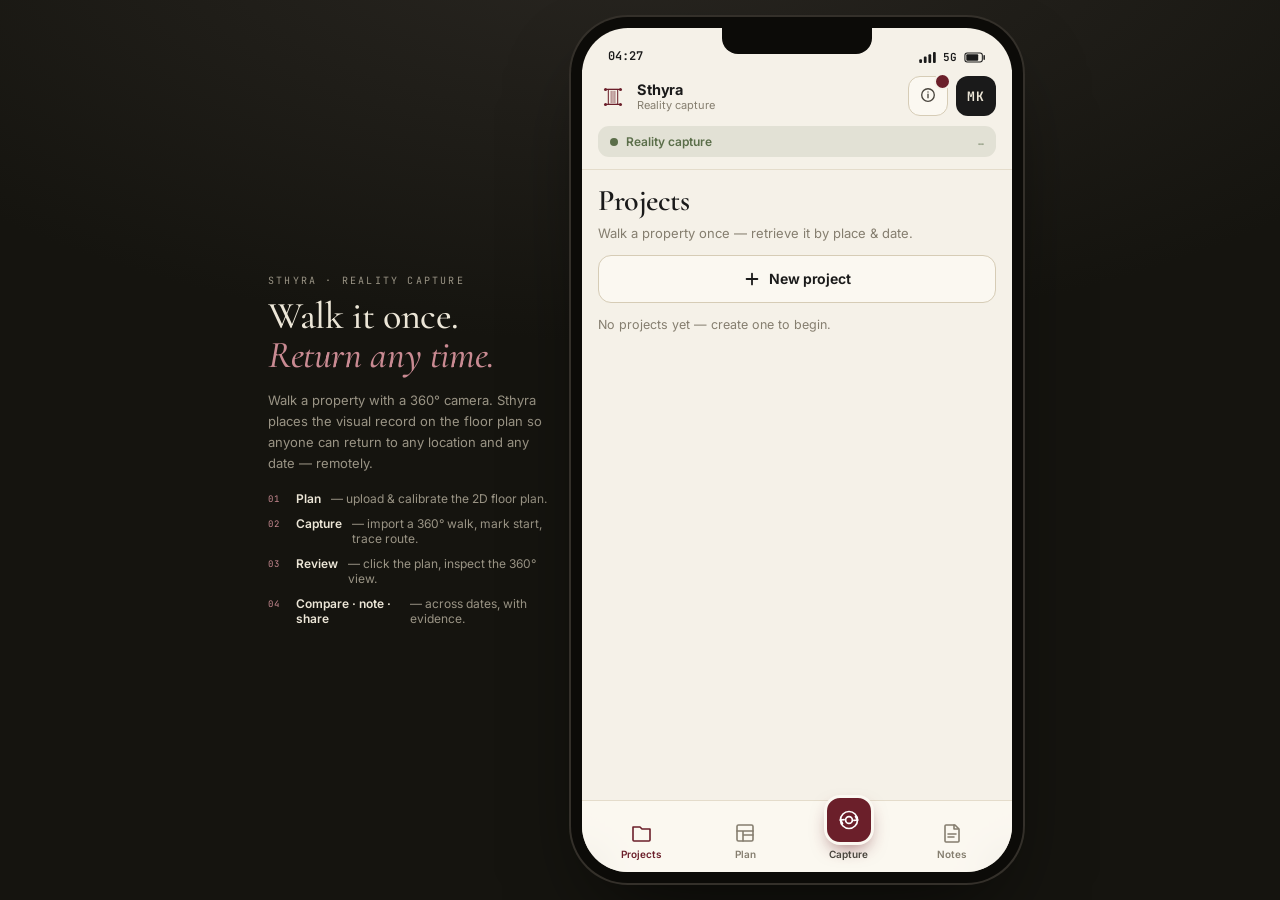
==== commit f06576aa: "Phase 2: single-source backend identity in config.js (ARCH-3/DUP-1/SEC-4/MAINT-3) The Supabase URL +" ====
--- a/supervisor.html
+++ b/supervisor.html
@@ -4,7 +4,7 @@
   <meta charset="UTF-8" />
   <meta name="viewport" content="width=device-width, initial-scale=1.0, viewport-fit=cover, maximum-scale=1" />
   <meta name="theme-color" content="#F5F1E8" />
-  <title>Sthyra CPM · Supervisor</title>
+  <title>Sthyra · Reality Capture</title>
   <link rel="preconnect" href="https://fonts.googleapis.com" />
   <link rel="preconnect" href="https://fonts.gstatic.com" crossorigin />
   <link href="https://fonts.googleapis.com/css2?family=Cormorant+Garamond:ital,wght@0,500;0,600;0,700;1,500;1,600&family=Inter:wght@400;500;600;700&family=JetBrains+Mono:wght@400;500;600&display=swap" rel="stylesheet" />
@@ -699,14 +699,14 @@
   <div class="stage">
 
     <aside class="stage__aside">
-      <div class="eyebrow">Sthyra CPM</div>
-      <h1>The supervisor's<br><em>site companion.</em></h1>
-      <p>Photo-first, voice-first, offline-first. Built for fast taps with gloves on — every update lands as proof in the builder's command center.</p>
+      <div class="eyebrow">Sthyra · Reality Capture</div>
+      <h1>Walk it once.<br><em>Return any time.</em></h1>
+      <p>Walk a property with a 360° camera. Sthyra places the visual record on the floor plan so anyone can return to any location and any date — remotely.</p>
       <div class="legend">
-        <div><span class="k">01</span><div><b>Today's dashboard</b> — only what matters now.</div></div>
-        <div><span class="k">02</span><div><b>360° capture</b> — guided floor-by-floor walkthrough.</div></div>
-        <div><span class="k">03</span><div><b>Voice → report</b> — speak once, file everything.</div></div>
-        <div><span class="k">04</span><div><b>Offline sync</b> — capture now, upload when connected.</div></div>
+        <div><span class="k">01</span><div><b>Plan</b> — upload &amp; calibrate the 2D floor plan.</div></div>
+        <div><span class="k">02</span><div><b>Capture</b> — import a 360° walk, mark start, trace route.</div></div>
+        <div><span class="k">03</span><div><b>Review</b> — click the plan, inspect the 360° view.</div></div>
+        <div><span class="k">04</span><div><b>Compare · note · share</b> — across dates, with evidence.</div></div>
       </div>
     </aside>
 
@@ -725,12 +725,12 @@
           <div class="appbar__brand">
             <span class="brandmark" id="brandmark"></span>
             <div class="appbar__proj">
-              <div class="appbar__projname" id="appProj">Sky Villa, Kokapet <span class="chev" id="projChev"></span></div>
-              <div class="appbar__projmeta" id="appMeta">Hyderabad · G+2 luxury villa</div>
+              <div class="appbar__projname" id="appProj">Sthyra <span class="chev" id="projChev"></span></div>
+              <div class="appbar__projmeta" id="appMeta">Reality capture</div>
             </div>
           </div>
           <div class="appbar__acts">
-            <button class="iconbtn" id="bell" aria-label="Alerts"><span id="bellIc"></span><span class="dot" id="bellDot">3</span></button>
+            <button class="iconbtn" id="bell" aria-label="Info"><span id="bellIc"></span><span class="dot" id="bellDot"></span></button>
             <div class="avatar">MK</div>
           </div>
         </div>
@@ -748,777 +748,18 @@
   </div>
 
   <script>
-/* FREE on-device CV core (inlined from pipeline/detect.cv.mjs) → window.__CV */
-(function(){
-/* ============================================================================
-   Sthyra CPM — FREE on-device CLASSICAL computer-vision detector
-   ----------------------------------------------------------------------------
-   THIS IS A FREE, DEPENDENCY-FREE, PURE-JAVASCRIPT classical-CV detector.
-   No npm packages. No model weights. No model downloads. No network. No API.
-   It runs entirely on-device (browser tab or Node worker) on raw pixels.
-
-   It is wired into the pipeline via  VISION_PROVIDER=cv  and is a drop-in for
-   the stub `runVisionModel(frame, bimForZone)` in detect.mjs: same returned
-   detection shape { bim_code, zone, element_type, label, confidence, bbox,
-   present, model }, so matchToBim / diff downstream are unchanged.
-
-   ----------------------------------------------------------------------------
-   WHAT IT HONESTLY DOES (and does NOT do)
-   ----------------------------------------------------------------------------
-   STRONG, REAL outputs (this is the value): per-frame QUALITY metrics computed
-   from first principles — brightness (mean luma), contrast (luma stddev),
-   sharpness (variance of the Laplacian), edge density (Sobel gradient coverage),
-   and a coarse HSV colour profile (dark / bright / bare-grey / warm-orange /
-   blue-green region ratios). These are exactly the signals a capture-quality
-   meter needs: "is the frame lit?", "is it in focus?", "is the surface bare or
-   covered?", "is there a bright opening (window)?".
-
-   WEAK / DELIBERATELY MODEST output: element-level "detections". Classical CV
-   CANNOT semantically recognise "a 900mm door" or "the 2nd waterproofing coat".
-   So every per-element detection here carries MODEST confidence (clamped
-   0.30..0.85) and its `label` describes the OBSERVED SIGNAL honestly
-   (e.g. "bright window region detected", "dark uniform region (possible
-   membrane)", "low edge density — surface may be incomplete"). It never claims a
-   precise semantic ID. A trained detector (YOLO/SAM) or a VLM (detect.claude.mjs)
-   would be needed for real object recognition.
-
-   We also REFUSE to overclaim on an unusable frame: if the frame is under-lit /
-   blown-out / blurred, "presence" verdicts that depend purely on brightness or a
-   dark uniform region (window, membrane) are demoted to honest "can't tell",
-   because a dark frame trivially looks like a "dark membrane" everywhere.
-
-   ----------------------------------------------------------------------------
-   IMAGE INPUT (runtime-agnostic)
-   ----------------------------------------------------------------------------
-   Operates on an image given as  { data, width, height }  where `data` is an
-   RGBA byte array (Uint8ClampedArray or plain Array), exactly the layout of the
-   browser's  CanvasRenderingContext2D.getImageData()  result — 4 bytes/pixel,
-   row-major, channel order R,G,B,A.
-
-     - BROWSER: draw the frame to a <canvas> and pass ctx.getImageData(...).
-     - NODE:    Node has no canvas natively, so the worker must DECODE the frame
-                first (e.g. sharp/jimp/pngjs/upng) into { data, width, height }
-                before calling cvDetect. This file itself stays dependency-free;
-                decoding is the caller's responsibility.
-
-   Pure ESM (.mjs). The same file is imported by both the browser app and the
-   Node worker. It uses only ECMAScript built-ins (Math, Float32Array, typed or
-   plain arrays) — no DOM, no Deno, no Node-only globals.
-   ============================================================================ */
-
-/* Performance: a 360° frame can be 4000×2000 = 8M pixels. Per-pixel passes at
-   full resolution are wasteful for these aggregate stats, so we SAMPLE on a
-   stride. We target roughly TARGET_SAMPLES sampled pixels and derive an integer
-   stride from the total pixel count. Stride 1 keeps small images exact; large
-   images get a coarse-but-stable estimate. The Laplacian/Sobel passes build a
-   downscaled luma buffer (see buildLuma) so neighbour access stays O(samples). */
-const TARGET_SAMPLES = 200000;   // ~0.2 MP sampled — plenty for aggregate stats
-const SHARPNESS_C = 80;          // normalization constant for sharpClarity = s/(s+C)
-const EDGE_THRESHOLD = 48;       // Sobel gradient magnitude (0..~1442) counted as an "edge"
-const LIT_MIN = 0.25;            // brightness below this → under-lit (not "lit")
-const LIT_MAX = 0.92;            // brightness above this → blown-out (not "lit")
-const SHARP_MIN_CLARITY = 0.45;  // sharpClarity below this → "blurry" (not "sharp")
-
-const clamp01 = (n) => (n < 0 ? 0 : n > 1 ? 1 : n);
-const clamp = (n, lo, hi) => (n < lo ? lo : n > hi ? hi : n);
-const round = (n) => Math.round(n * 100) / 100;
-const round3 = (n) => Math.round(n * 1000) / 1000;
-const isNum = (n) => typeof n === 'number' && Number.isFinite(n);
-const pct = (r) => (clamp01(r) * 100).toFixed(0); // honest 0..100% for labels
-
-/* ----------------------------------------------------------------------------
-   Validation helper — guards against width/height 0, missing/short RGBA buffers,
-   and anything that isn't the {data,width,height} contract. Returns a normalized
-   { ok, data, width, height, length } so callers never divide by zero.
-   ---------------------------------------------------------------------------- */
-function validateImage(img) {
-  if (!img || typeof img !== 'object') return { ok: false, width: 0, height: 0 };
-  const width = img.width | 0;
-  const height = img.height | 0;
-  const data = img.data;
-  if (width <= 0 || height <= 0) return { ok: false, width: Math.max(0, width), height: Math.max(0, height) };
-  if (!data || typeof data.length !== 'number') return { ok: false, width, height };
-  // Guard against width*height overflowing a safe integer before we trust it.
-  const px = width * height;
-  if (!Number.isSafeInteger(px)) return { ok: false, width, height };
-  // RGBA = 4 bytes per pixel. Require at least that many bytes; tolerate extra.
-  const needed = px * 4;
-  if (data.length < needed) return { ok: false, width, height };
-  return { ok: true, data, width, height, length: needed };
-}
-
-/* Integer stride (in pixels) so that we sample ~TARGET_SAMPLES pixels total. */
-function pixelStride(width, height) {
-  const total = width * height;
-  if (total <= TARGET_SAMPLES) return 1;
-  // step in pixels; floor keeps us at/above TARGET_SAMPLES sampled pixels.
-  return Math.max(1, Math.floor(Math.sqrt(total / TARGET_SAMPLES)));
-}
-
-/* Luma from one RGBA pixel, 0..255 (Rec.601: 0.299R + 0.587G + 0.114B). */
-function lumaAt(data, i) {
-  return 0.299 * data[i] + 0.587 * data[i + 1] + 0.114 * data[i + 2];
-}
-
-/* RGB (0..255) → HSV with h in 0..360, s in 0..1, v in 0..1. */
-function rgbToHsv(r, g, b) {
-  r /= 255; g /= 255; b /= 255;
-  const max = Math.max(r, g, b);
-  const min = Math.min(r, g, b);
-  const d = max - min;
-  let h = 0;
-  if (d !== 0) {
-    if (max === r) h = ((g - b) / d) % 6;
-    else if (max === g) h = (b - r) / d + 2;
-    else h = (r - g) / d + 4;
-    h *= 60;
-    if (h < 0) h += 360;
-  }
-  const s = max === 0 ? 0 : d / max;
-  const v = max;
-  return [h, s, v];
-}
-
-/* ----------------------------------------------------------------------------
-   buildLuma — produce a (possibly downscaled) single-channel luma buffer plus
-   its dimensions, for the neighbour-based Laplacian / Sobel passes. Downscaling
-   keeps those O(n) passes bounded for huge frames while preserving structure.
-   Returns { luma: Float32Array, w, h }.
-   ---------------------------------------------------------------------------- */
-function buildLuma(data, width, height) {
-  const stride = pixelStride(width, height);
-  const w = Math.max(1, Math.floor(width / stride));
-  const h = Math.max(1, Math.floor(height / stride));
-  const luma = new Float32Array(w * h);
-  for (let y = 0; y < h; y++) {
-    const sy = Math.min(height - 1, y * stride);
-    for (let x = 0; x < w; x++) {
-      const sx = Math.min(width - 1, x * stride);
-      const i = (sy * width + sx) * 4;
-      luma[y * w + x] = lumaAt(data, i);
-    }
-  }
-  return { luma, w, h };
-}
-
-/* ----------------------------------------------------------------------------
-   computeLaplacianVariance(luma, w, h) -> raw variance of the 4-neighbour
-   Laplacian over the luma buffer. Higher = more high-frequency detail = sharper.
-   A flat/blurred image yields a low variance. Exported for unit testing.
-   ---------------------------------------------------------------------------- */
-function computeLaplacianVariance(luma, w, h) {
-  w = w | 0; h = h | 0;
-  if (!luma || w < 3 || h < 3) return 0;
-  let sum = 0;
-  let sumSq = 0;
-  let n = 0;
-  for (let y = 1; y < h - 1; y++) {
-    for (let x = 1; x < w - 1; x++) {
-      const c = luma[y * w + x];
-      // 4-neighbour Laplacian kernel [[0,1,0],[1,-4,1],[0,1,0]]
-      const lap =
-        luma[(y - 1) * w + x] +
-        luma[(y + 1) * w + x] +
-        luma[y * w + (x - 1)] +
-        luma[y * w + (x + 1)] -
-        4 * c;
-      sum += lap;
-      sumSq += lap * lap;
-      n++;
-    }
-  }
-  if (n === 0) return 0;
-  const mean = sum / n;
-  const variance = sumSq / n - mean * mean;
-  return variance > 0 ? variance : 0;
-}
-
-/* ----------------------------------------------------------------------------
-   sobelEdgeDensity(luma, w, h, threshold) -> fraction (0..1) of interior pixels
-   whose Sobel gradient magnitude exceeds `threshold`. A clean bare surface has
-   low edge density; a frame full of edges (formwork, rebar, pipes, clutter) is
-   high. Exported for unit testing.
-
-   NOTE on a perfect 1-px checkerboard: opposite corners of the 3×3 window are
-   equal, so Gx and Gy cancel to 0 — that is correct Sobel behaviour, not a bug.
-   Real (lower-frequency) edges register normally.
-   ---------------------------------------------------------------------------- */
-function sobelEdgeDensity(luma, w, h, threshold = EDGE_THRESHOLD) {
-  w = w | 0; h = h | 0;
-  if (!luma || w < 3 || h < 3) return 0;
-  let edges = 0;
-  let n = 0;
-  for (let y = 1; y < h - 1; y++) {
-    for (let x = 1; x < w - 1; x++) {
-      const tl = luma[(y - 1) * w + (x - 1)];
-      const tc = luma[(y - 1) * w + x];
-      const tr = luma[(y - 1) * w + (x + 1)];
-      const ml = luma[y * w + (x - 1)];
-      const mr = luma[y * w + (x + 1)];
-      const bl = luma[(y + 1) * w + (x - 1)];
-      const bc = luma[(y + 1) * w + x];
-      const br = luma[(y + 1) * w + (x + 1)];
-      const gx = tl + 2 * ml + bl - (tr + 2 * mr + br);
-      const gy = tl + 2 * tc + tr - (bl + 2 * bc + br);
-      const mag = Math.sqrt(gx * gx + gy * gy);
-      if (mag >= threshold) edges++;
-      n++;
-    }
-  }
-  return n === 0 ? 0 : edges / n;
-}
-
-/* Neutral metrics object for unusable / missing frames. valid flips per case. */
-function neutralMetrics(width, height, valid) {
-  return {
-    width: width || 0,
-    height: height || 0,
-    brightness: 0,
-    contrast: 0,
-    sharpness: 0,
-    sharpClarity: 0,
-    edgeDensity: 0,
-    dominant: { h: 0, s: 0, v: 0 },
-    colorRatios: { dark: 0, bright: 0, greyLowSat: 0, warmOrange: 0, blueGreen: 0 },
-    valid: !!valid,
-    _luma: null, // internal: shared downscaled luma buffer for reuse by heuristics
-  };
-}
-
-/* ----------------------------------------------------------------------------
-   analyzeImage(img) -> aggregate, honest, per-frame metrics. See file header.
-   All ratios are 0..1; brightness/contrast are luma-derived /255; dominant is
-   an HSV summary; colorRatios bucket pixels by HSV into construction-meaningful
-   regions. Sampling uses pixelStride for the per-pixel pass and a downscaled
-   luma buffer for the neighbour passes.
-
-   The result carries an internal `_luma` ({luma,w,h}) so a second pass (e.g. the
-   door column profile) can reuse it instead of rebuilding. cvDetect strips it
-   before returning metrics to callers.
-   ---------------------------------------------------------------------------- */
-function analyzeImage(img) {
-  const v = validateImage(img);
-  if (!v.ok) {
-    // Safe, neutral metrics so the pipeline never crashes on a bad frame.
-    return neutralMetrics(v.width, v.height, false);
-  }
-
-  const { data, width, height } = v;
-  const stride = pixelStride(width, height);
-  const stepBytes = stride * 4;
-
-  // --- single per-pixel pass (strided): luma stats + HSV buckets + hue accumulation
-  let sumLuma = 0;
-  let sumLumaSq = 0;
-  let count = 0;
-
-  let dark = 0;
-  let bright = 0;
-  let greyLowSat = 0;
-  let warmOrange = 0;
-  let blueGreen = 0;
-
-  // Average hue is circular → accumulate sin/cos and recover the mean angle.
-  let hueSin = 0;
-  let hueCos = 0;
-  let sumS = 0;
-  let sumV = 0;
-
-  const rowBytes = width * 4;
-  for (let y = 0; y < height; y += stride) {
-    // i restarts from the row base each row, then advances by exactly stepBytes
-    // per x-step in lockstep with `x += stride`, so it can never drift OOB even
-    // when width is not a multiple of stride. (Verified against an independent
-    // (y*width+x)*4 reference.)
-    let i = y * rowBytes;
-    for (let x = 0; x < width; x += stride, i += stepBytes) {
-      const r = data[i];
-      const g = data[i + 1];
-      const b = data[i + 2];
-
-      const lum = 0.299 * r + 0.587 * g + 0.114 * b;
-      sumLuma += lum;
-      sumLumaSq += lum * lum;
-
-      const [h, s, vv] = rgbToHsv(r, g, b);
-      sumS += s;
-      sumV += vv;
-      // Weight hue by saturation so near-grey pixels don't pull the mean hue.
-      const rad = (h * Math.PI) / 180;
-      hueSin += Math.sin(rad) * s;
-      hueCos += Math.cos(rad) * s;
-
-      // Construction-meaningful HSV buckets:
-      if (vv < 0.22) dark++;                                   // shadow / dark cavity / dark membrane
-      else if (vv > 0.82) bright++;                            // window / sky / blown highlight
-      if (s < 0.18 && vv >= 0.2 && vv <= 0.7) greyLowSat++;    // bare concrete / plaster / grey membrane
-      if (h >= 15 && h <= 45 && s > 0.4) warmOrange++;         // rust / wood / terracotta / clay
-      if (h >= 150 && h <= 260 && s > 0.25) blueGreen++;       // tarp / tile / water / blue film
-
-      count++;
-    }
-  }
-
-  if (count === 0) {
-    // Degenerate sampling (should not happen given validateImage, but be safe).
-    return neutralMetrics(width, height, true);
-  }
-
-  const meanLuma = sumLuma / count;
-  const varLuma = Math.max(0, sumLumaSq / count - meanLuma * meanLuma);
-  const brightness = clamp01(meanLuma / 255);
-  const contrast = clamp01(Math.sqrt(varLuma) / 255);
-
-  // Mean (saturation-weighted) hue, plus mean s/v for the dominant summary.
-  let domH = 0;
-  if (hueSin !== 0 || hueCos !== 0) {
-    domH = (Math.atan2(hueSin, hueCos) * 180) / Math.PI;
-    if (domH < 0) domH += 360;
-  }
-  const dominant = { h: Math.round(domH), s: round3(clamp01(sumS / count)), v: round3(clamp01(sumV / count)) };
-
-  // --- neighbour passes on a downscaled luma buffer (sharpness + edges)
-  const lumaPlane = buildLuma(data, width, height);
-  const sharpness = computeLaplacianVariance(lumaPlane.luma, lumaPlane.w, lumaPlane.h);
-  const sharpClarity = clamp01(sharpness / (sharpness + SHARPNESS_C));
-  const edgeDensity = clamp01(sobelEdgeDensity(lumaPlane.luma, lumaPlane.w, lumaPlane.h, EDGE_THRESHOLD));
-
-  return {
-    width,
-    height,
-    brightness: round3(brightness),
-    contrast: round3(contrast),
-    sharpness: Math.round(sharpness),
-    sharpClarity: round3(sharpClarity),
-    edgeDensity: round3(edgeDensity),
-    dominant,
-    colorRatios: {
-      dark: round3(dark / count),
-      bright: round3(bright / count),
-      greyLowSat: round3(greyLowSat / count),
-      warmOrange: round3(warmOrange / count),
-      blueGreen: round3(blueGreen / count),
-    },
-    valid: true,
-    _luma: lumaPlane, // reused by the door heuristic; ignored by everything else
-  };
-}
-
-/* ----------------------------------------------------------------------------
-   Per-element honest heuristics.
-   Each returns { present, confidence, label } DERIVED FROM REAL METRICS. The
-   confidence is a function of the measured ratio, clamped 0.30..0.85 so we never
-   overclaim, and the label always describes the OBSERVED SIGNAL — never a
-   semantic ID like "900mm door".
-
-   We bucket by the element_type the BIM row carries (window, block, wall,
-   waterproofing, pipe, conduit, fixture, door, ...). Unknown types fall back to
-   a generic edge-based heuristic.
-   ---------------------------------------------------------------------------- */
-
-const CONF_MIN = 0.3;
-const CONF_MAX = 0.85;
-const confFromRatio = (r) => round(clamp(CONF_MIN + clamp01(r) * (CONF_MAX - CONF_MIN), CONF_MIN, CONF_MAX));
-
-function heuristicWindow(m) {
-  // Windows read as a bright region (glass/sky). Strong signal = high colorRatios.bright.
-  const r = m.colorRatios.bright;
-  const present = r >= 0.06;
-  return present
-    ? { present, confidence: confFromRatio(r * 4), label: `bright window region detected (${pct(r)}% of frame bright)` }
-    : { present, confidence: CONF_MIN, label: 'no clear bright opening — window not evident in this frame' };
-}
-
-function heuristicBlockWall(m) {
-  // Blockwork / plaster: a bare grey low-sat surface. Joints add edge texture,
-  // but a smoothly plastered wall is legitimately near-edgeless — so a clearly
-  // grey-dominant frame counts even at low edge density.
-  const grey = m.colorRatios.greyLowSat;
-  const present = grey >= 0.12;
-  const score = clamp01(grey * 1.5 + m.edgeDensity);
-  return present
-    ? { present, confidence: confFromRatio(score), label: `bare grey wall surface present (grey ${pct(grey)}%, edges ${pct(m.edgeDensity)}%)` }
-    : { present, confidence: CONF_MIN, label: 'little bare-grey surface — wall area not clearly observed' };
-}
-
-function heuristicWaterproofing(m, frameUsable) {
-  // Membrane reads as a dark OR grey, UNIFORM (low-edge) region. CRITICAL honesty
-  // guard: an under-lit / blown-out frame is dark/uniform EVERYWHERE for trivial
-  // exposure reasons, so we must NOT call "membrane present" on an unusable frame.
-  const uniformDark = m.colorRatios.dark;
-  const uniformGrey = m.colorRatios.greyLowSat;
-  const lowEdge = m.edgeDensity < 0.06;
-  const cover = Math.max(uniformDark, uniformGrey);
-  const present = frameUsable && cover >= 0.15 && lowEdge;
-  if (present) {
-    return {
-      present,
-      confidence: confFromRatio(cover * 1.5),
-      label: `dark/uniform low-edge region (possible membrane, ${pct(cover)}% coverage)`,
-    };
-  }
-  if (!frameUsable) {
-    return {
-      present: false,
-      confidence: CONF_MIN,
-      label: 'frame under-lit/blown-out — cannot distinguish a membrane from poor exposure',
-    };
-  }
-  return {
-    present,
-    confidence: CONF_MIN,
-    label: lowEdge
-      ? 'low coverage of dark/uniform region — membrane not clearly evident'
-      : `high edge density (${pct(m.edgeDensity)}%) — surface looks textured/incomplete, not a smooth coat`,
-  };
-}
-
-function heuristicLinear(m, kind) {
-  // Pipe / conduit: thin linear objects → inferred from edge density, boosted by
-  // warm-orange (rust/copper/CPVC) presence. Classical CV cannot trace the run.
-  const edges = m.edgeDensity;
-  const warm = m.colorRatios.warmOrange;
-  const score = clamp01(edges * 1.5 + warm * 2);
-  const present = edges >= 0.05;
-  const what = kind === 'conduit' ? 'conduit' : 'pipe';
-  return present
-    ? { present, confidence: confFromRatio(score), label: `edge/linear activity consistent with surface ${what} (edges ${pct(edges)}%${warm > 0.02 ? `, warm-tone ${pct(warm)}%` : ''})` }
-    : { present, confidence: CONF_MIN, label: `low edge density (${pct(edges)}%) — no clear ${what} routing observed` };
-}
-
-function heuristicFixture(m) {
-  // Fixture / sink / fitting: compact object → edges + (often) warm or bright accents.
-  const edges = m.edgeDensity;
-  const accent = Math.max(m.colorRatios.warmOrange, m.colorRatios.bright);
-  const score = clamp01(edges * 1.4 + accent * 1.5);
-  const present = edges >= 0.05;
-  return present
-    ? { present, confidence: confFromRatio(score), label: `localized edge/accent activity (possible fixture, edges ${pct(edges)}%)` }
-    : { present, confidence: CONF_MIN, label: 'low edge activity — no distinct fixture observed' };
-}
-
-function heuristicDoor(m, frameUsable) {
-  // Door opening ≈ a tall DARK vertical gap. We scan a coarse vertical luma
-  // profile: if a contiguous band of columns is markedly darker than the frame
-  // mean, treat it as a possible opening. Reuses the downscaled luma buffer that
-  // analyzeImage already built (m._luma). Honesty guard: on an unusable frame we
-  // do not assert a door, since a dark frame is dark everywhere.
-  const plane = m && m._luma;
-  if (frameUsable && plane && plane.w >= 8 && plane.h >= 8) {
-    const { luma, w, h } = plane;
-    const colMean = new Float32Array(w);
-    let frameSum = 0;
-    for (let x = 0; x < w; x++) {
-      let s = 0;
-      for (let y = 0; y < h; y++) s += luma[y * w + x];
-      const cm = s / h;
-      colMean[x] = cm;
-      frameSum += cm;
-    }
-    const frameMean = frameSum / w;
-    const darkCut = frameMean * 0.6; // a column is "dark" if well below the frame mean
-    // longest run of consecutive dark columns; track its END index.
-    let best = 0, cur = 0, bestEnd = -1;
-    for (let x = 0; x < w; x++) {
-      if (colMean[x] < darkCut) { cur++; if (cur > best) { best = cur; bestEnd = x; } }
-      else cur = 0;
-    }
-    const gapFrac = best / w; // width of the dark vertical band as a fraction
-    const present = gapFrac >= 0.04 && frameMean > 8; // need some signal, not an all-black frame
-    if (present) {
-      // band spans columns (bestEnd-best+1 .. bestEnd); centre = bestEnd-(best-1)/2
-      const cx = (bestEnd - (best - 1) / 2 + 0.5) / w; // +0.5 → centre of the cell, 0..1
-      return {
-        present,
-        confidence: confFromRatio(gapFrac * 4),
-        label: `tall dark vertical gap (${pct(gapFrac)}% wide) — possible door opening`,
-        _bboxCx: clamp01(cx),
-      };
-    }
-    return { present, confidence: CONF_MIN, label: 'no tall dark vertical gap — door opening not evident' };
-  }
-  if (!frameUsable) {
-    return { present: false, confidence: CONF_MIN, label: 'frame under-lit/blown-out — door opening not separable' };
-  }
-  // Fallback (tiny luma plane): edge-only, low confidence.
-  const present = m.edgeDensity >= 0.05;
-  return present
-    ? { present, confidence: round(clamp(CONF_MIN + 0.1, CONF_MIN, CONF_MAX)), label: `frame has edge structure (${pct(m.edgeDensity)}%) — door opening not separable by classical CV` }
-    : { present, confidence: CONF_MIN, label: 'low edge density — door opening not observed' };
-}
-
-/* Dispatch an element to the right heuristic based on its BIM element_type.
-   `frameUsable` lets brightness/dark-region heuristics refuse to overclaim on an
-   under-lit/blown-out frame. */
-function heuristicFor(el, m, frameUsable) {
-  const t = String(el.element_type || '').toLowerCase();
-  if (t.includes('window')) return heuristicWindow(m);
-  if (t.includes('door')) return heuristicDoor(m, frameUsable);
-  if (t.includes('waterproof') || t.includes('membrane')) return heuristicWaterproofing(m, frameUsable);
-  if (t.includes('conduit')) return heuristicLinear(m, 'conduit');
-  if (t.includes('pipe')) return heuristicLinear(m, 'pipe');
-  if (t.includes('fixture') || t.includes('sink') || t.includes('fitting')) return heuristicFixture(m);
-  if (t.includes('block') || t.includes('wall') || t.includes('plaster') || t.includes('column') || t.includes('slab')) return heuristicBlockWall(m);
-  // Unknown type → generic edge presence, honestly labelled.
-  const present = m.edgeDensity >= 0.04;
-  return present
-    ? { present, confidence: confFromRatio(m.edgeDensity * 1.5), label: `edge structure present (${pct(m.edgeDensity)}%) — type "${el.element_type}" not classically recognisable` }
-    : { present, confidence: CONF_MIN, label: `flat/low-edge region — "${el.element_type}" not observed` };
-}
-
-/* ----------------------------------------------------------------------------
-   cvDetect(frame, bimForZone, img) -> { metrics, detections, quality }
-   - frame:       a cpm_frames-like row (zone, optional bx/by plan position, etc.)
-   - bimForZone:  planned BIM elements for this frame's zone
-   - img:         { data, width, height } RGBA — from getImageData (browser) or a
-                  decoder (Node). If img is missing/invalid, metrics are neutral
-                  and every detection is present:false @ CONF_MIN (honest "blind").
-
-   One detection is emitted per BIM element with plan_status !== "future".
-   present/confidence/label are derived from REAL metrics; bbox is synthesized
-   from the element's plan position (bx/by 0..100 → /100) or a central box.
-   ---------------------------------------------------------------------------- */
-function cvDetect(frame, bimForZone, img) {
-  const metrics = analyzeImage(img);
-
-  const lit = metrics.valid && metrics.brightness >= LIT_MIN && metrics.brightness <= LIT_MAX;
-  const sharp = metrics.valid && metrics.sharpClarity >= SHARP_MIN_CLARITY;
-  const quality = {
-    lit,
-    sharp,
-    brightness: metrics.brightness,
-    sharpClarity: metrics.sharpClarity,
-    edgeDensity: metrics.edgeDensity,
-  };
-  // "Usable" = we actually have a valid, lit frame. Heuristics that key off
-  // brightness/dark uniformity must not overclaim when this is false.
-  const frameUsable = metrics.valid && lit;
-
-  const zone = frame?.zone;
-  const planned = Array.isArray(bimForZone) ? bimForZone : [];
-  const detections = [];
-
-  for (const el of planned) {
-    if (!el || el.plan_status === 'future') continue; // not built yet per plan
-
-    const h = heuristicFor(el, metrics, frameUsable);
-
-    // bbox: prefer the element's planned floor-plan position (bx/by are 0..100).
-    // A door heuristic may surface a measured horizontal centre (_bboxCx).
-    const cx = h._bboxCx != null ? h._bboxCx : (isNum(el.bx) ? el.bx / 100 : (isNum(frame?.bx) ? frame.bx / 100 : 0.5));
-    const cy = isNum(el.by) ? el.by / 100 : (isNum(frame?.by) ? frame.by / 100 : 0.5);
-    const bw = 0.36, bh = 0.42;
-    const bbox = [
-      round3(clamp01(cx - bw / 2)),
-      round3(clamp01(cy - bh / 2)),
-      bw,
-      bh,
-    ];
-
-    // If the frame itself is unusable (dark/blurred), trim confidence honestly.
-    let confidence = h.confidence;
-    if (!quality.lit) confidence = round(Math.max(CONF_MIN, confidence - 0.08));
-    if (!quality.sharp) confidence = round(Math.max(CONF_MIN, confidence - 0.05));
-
-    detections.push({
-      bim_code: el.code,
-      zone: el.zone ?? zone,
-      element_type: el.element_type,
-      label: h.label,
-      confidence: round(clamp(confidence, CONF_MIN, CONF_MAX)),
-      bbox,
-      present: h.present === true,
-      model: 'free-cv (brightness+laplacian+sobel+hsv)',
-    });
-  }
-
-  // Don't leak the internal luma buffer to callers / serializers.
-  const publicMetrics = { ...metrics };
-  delete publicMetrics._luma;
-
-  return { metrics: publicMetrics, detections, quality };
-}
-
-/* ----------------------------------------------------------------------------
-   runVisionModel — pipeline-compatible adapter so detect.cv.mjs is a drop-in for
-   the stub when VISION_PROVIDER=cv. The pipeline calls runVisionModel(frame,
-   bimForZone) and expects ONLY the detections array. The frame must carry an
-   `img` ({data,width,height} RGBA) — supplied by the browser (getImageData) or a
-   Node decoder. With no image, detections are returned honestly as present:false.
-
-   To activate it, detect.mjs needs a `VISION_PROVIDER === 'cv'` branch that does:
-       const { runVisionModel } = await import('./detect.cv.mjs');
-       return runVisionModel(frame, bimForZone);
-   (detect.mjs currently only branches on 'claude'; add the 'cv' case there.)
-   ---------------------------------------------------------------------------- */
-function runVisionModel(frame, bimForZone) {
-  const img = frame?.img && typeof frame.img === 'object' ? frame.img : null;
-  const { detections } = cvDetect(frame, bimForZone, img);
-  return detections;
-}
-
-
-window.__CV = { analyzeImage, cvDetect, computeLaplacianVariance, sobelEdgeDensity };
-})();
-  </script>
-  <script>
-/* FREE local ML model wrapper (inlined from pipeline/detect.transformers.mjs) → window.__MODEL
-   (lazy-imports transformers.js from CDN at runtime; one-time model download, cached) */
-(function(){
-/* ============================================================================
-   Sthyra CPM — FREE local ML detector via Hugging Face transformers.js
-   ----------------------------------------------------------------------------
-   Real semantic detection that runs ENTIRELY ON-DEVICE (browser WASM/WebGPU).
-   No API, no per-call cost — a ONE-TIME model download (cached by the browser).
-
-   Model: Xenova/clip-vit-base-patch32 — CLIP zero-shot image classification
-   (verified live on the HF Hub). Given one frame image and a set of candidate
-   TEXT descriptions, CLIP returns how well the image matches each description.
-
-   HOW IT COMPARES AGAINST THE BIM MODEL (the quality check):
-   For each BIM element we build descriptions of its EXPECTED (to-spec) state and
-   of plausible OFF-spec / absent states, then ask CLIP which the photo looks
-   like. If the "present/to-spec" description wins → the element matches the BIM;
-   if an "absent/bare/wrong" description wins → a discrepancy. This is a genuine,
-   free, semantic "planned (BIM) vs as-built (photo)" comparison.
-
-   Runtime: browser-first. The library is loaded by DYNAMIC import from a CDN
-   (TRANSFORMERS_URL) so this file can be inlined into the built app and still
-   pull transformers.js at runtime. In Node you'd need the npm package and
-   --experimental-network-imports (or set TRANSFORMERS_URL to the package).
-
-   Wired via VISION_PROVIDER=model. Drop-in detection shape:
-     { bim_code, zone, element_type, label, confidence, bbox, present, model }
-   ============================================================================ */
-
-const TRANSFORMERS_URL = 'https://cdn.jsdelivr.net/npm/@huggingface/transformers';
-const CLIP_MODEL = 'Xenova/clip-vit-base-patch32';
-
-let _lib = null;     // the transformers.js module namespace
-let _clip = null;    // the cached zero-shot-image-classification pipeline
-let _loading = null; // in-flight load promise (so concurrent calls share it)
-
-async function lib() {
-  if (_lib) return _lib;
-  _lib = await import(/* @vite-ignore */ TRANSFORMERS_URL);
-  return _lib;
-}
-
-/* Lazily build (and cache) the CLIP pipeline. progress is an optional callback
-   that transformers.js calls with {status, file, progress, ...} during download
-   so the UI can show "downloading model… 42%". Tries q8 (small) then falls back
-   to default dtype, and WebGPU then WASM. */
-async function loadModel(progress) {
-  if (_clip) return _clip;
-  if (_loading) return _loading;
-  _loading = (async () => {
-    const { pipeline, env } = await lib();
-    // Pull weights from the HF Hub (no local model files in this app).
-    try { env.allowLocalModels = false; } catch { /* older builds */ }
-    const attempts = [
-      { dtype: 'q8', device: 'webgpu' },
-      { dtype: 'q8' },
-      {},
-    ];
-    let lastErr;
-    for (const opts of attempts) {
-      try {
-        _clip = await pipeline('zero-shot-image-classification', CLIP_MODEL, { ...opts, progress_callback: progress });
-        return _clip;
-      } catch (e) { lastErr = e; }
-    }
-    throw lastErr || new Error('failed to load CLIP pipeline');
-  })();
-  try { return await _loading; } finally { _loading = null; }
-}
-
-function isLoaded() { return !!_clip; }
-
-/* ---- BIM element → candidate descriptions ----------------------------------
-   For each element type we give: a PRESENT/to-spec description, and one or more
-   negative/off-spec descriptions. The first entry is always the "matches BIM"
-   hypothesis; the rest are competitors. CLIP softmaxes over all of them. */
-const ELEMENT_HYPOTHESES = {
-  block:        { present: 'a finished masonry block or plastered wall', negatives: ['an unfinished wall with exposed gaps', 'an empty room with no wall built'] },
-  window:       { present: 'a window opening with daylight coming through', negatives: ['a solid wall with no window', 'a bricked-up opening'] },
-  door:         { present: 'a clear door opening or doorway in a wall', negatives: ['a solid wall with no opening', 'a partially blocked opening'] },
-  conduit:      { present: 'electrical conduit or wiring routed on the wall', negatives: ['a bare wall with no conduit', 'loose unsecured cables'] },
-  pipe:         { present: 'installed plumbing pipes with fittings', negatives: ['no plumbing installed', 'a single unfinished pipe stub'] },
-  fixture:      { present: 'an installed fixture or floor drain', negatives: ['no fixture installed', 'an open hole with no fixture'] },
-  waterproofing:{ present: 'a waterproofing membrane applied over the floor', negatives: ['a bare concrete floor with no membrane', 'a finished tiled floor'] },
-  slab:         { present: 'a finished concrete slab surface', negatives: ['cracked or honeycombed concrete', 'unfinished rough concrete'] },
+/* Sthyra CPM — single source of backend identity (ARCH-3 / DUP-1 / SEC-4 / MAINT-3).
+   Inlined FIRST by build.mjs and supervisor.build.mjs, so app.js and supervisor.js
+   both read window.__SthyraConfig instead of each hardcoding the URL + keys.
+   The key is a Supabase publishable/anon key — RLS is the real security boundary
+   (see supabase/migrations/0001_harden_rls.sql). Rotating it is now a one-file edit. */
+window.__SthyraConfig = {
+  base:    "https://rajvfosoxgkyanwmdphq.supabase.co",
+  url:     "https://rajvfosoxgkyanwmdphq.supabase.co/rest/v1",
+  key:     "sb_publishable_u3pa8Z9iEZE8A7GSZnGXOQ_dAsjUbOp",
+  anonKey: "eyJhbGciOiJIUzI1NiIsInR5cCI6IkpXVCJ9.eyJpc3MiOiJzdXBhYmFzZSIsInJlZiI6InJhanZmb3NveGdreWFud21kcGhxIiwicm9sZSI6ImFub24iLCJpYXQiOjE3ODAxMDg3MDgsImV4cCI6MjA5NTY4NDcwOH0.MejkaPs8AFleMTTGDqk_v1TJcb_3y9-E1ptj_adIgOI"
 };
-const GENERIC_NEGATIVES = ['an empty unfinished construction room', 'a bare concrete surface'];
-
-function hypothesisFor(el) {
-  return ELEMENT_HYPOTHESES[el.element_type] || { present: 'an installed ' + (el.element_type || 'element'), negatives: ['not installed yet'] };
-}
-
-/* Build, for one frame's zone, a flat label list where EACH element contributes a
-   PRESENT description and its own NEGATIVE description, plus the pairs so we can
-   read the result back per element as a binary present-vs-its-negative decision.
-   (Comparing each element to its OWN negative avoids one generic "unfinished site"
-   label dominating the softmax on construction photos.) */
-function buildLabels(bimForZone) {
-  const labels = [];
-  const pairs = [];
-  for (const el of bimForZone) {
-    if (el.plan_status === 'future') continue;
-    const h = hypothesisFor(el);
-    const P = h.present + ' (' + el.code + ')';
-    const N = (h.negatives[0] || 'not installed') + ' (' + el.code + ')';
-    labels.push(P, N);
-    pairs.push({ el, h, P, N });
-  }
-  return { labels, pairs };
-}
-
-const clamp = (n, lo, hi) => (n < lo ? lo : n > hi ? hi : n);
-
-/* Run CLIP once on one image input (URL string / Blob / RawImage) against this
-   zone's BIM hypotheses. For each element, present = its "to-spec" description
-   out-scored its OWN negative; confidence = the binary probability
-   score(present)/(score(present)+score(negative)). Returns pipeline-shaped detections. */
-async function classifyFrame(imageInput, frame, bimForZone, progress) {
-  const clip = await loadModel(progress);
-  const { labels, pairs } = buildLabels(bimForZone);
-  if (!labels.length) return [];
-  const results = await clip(imageInput, labels, { top_k: labels.length });
-  const score = {};
-  for (const r of results) score[r.label] = r.score;
-
-  const dets = [];
-  for (const { el, h, P, N } of pairs) {
-    const sp = score[P] || 0, sn = score[N] || 0;
-    const denom = sp + sn;
-    const prob = denom > 0 ? sp / denom : 0.5;        // P(present | present vs its own negative)
-    const present = prob >= 0.5;
-    const cx = (el.bx ?? 50) / 100, cy = (el.by ?? 50) / 100;
-    dets.push({
-      bim_code: el.code,
-      zone: el.zone,
-      element_type: el.element_type,
-      label: (present ? 'matches BIM: ' : 'BIM mismatch: ') + h.present.replace(/^a |^an /, ''),
-      confidence: clamp(Math.round(prob * 100) / 100, 0.3, 0.95),
-      bbox: [Math.max(0, cx - 0.18), Math.max(0, cy - 0.15), 0.36, 0.42],
-      present,
-      model: 'CLIP zero-shot (Xenova/clip-vit-base-patch32, on-device)',
-    });
-  }
-  return dets;
-}
-
-/* Pipeline-shaped entry. The caller (browser) must pass a decoded/loadable image
-   via frame.img (URL the browser can fetch, or an HTMLImageElement/canvas). */
-async function runVisionModelTransformers(frame, bimForZone, progress) {
-  const input = frame && (frame.imgEl || frame.img);
-  if (!input) throw new Error('runVisionModelTransformers: frame has no image (frame.img / frame.imgEl)');
-  return classifyFrame(input, frame, bimForZone, progress);
-}
-
-
-window.__MODEL = { loadModel, isLoaded, classifyFrame, runVisionModelTransformers, hypothesisFor };
-})();
+
   </script>
   <script>
 /* Insta360 engine (inlined from pipeline/insta360.mjs) → window.__INSTA360
@@ -1625,6 +866,11 @@
     el, video: videoEl,
     setAutorotate: function(v){ auto = !!v; },
     play: function(){ if (videoEl) return videoEl.play(); },
+    getHeading: function(){ return ((lon % 360) + 360) % 360; },           // compass deg for the minimap cone
+    setHeading: function(d){ lon = d; },
+    setTime: function(t){ if (videoEl){ try{ videoEl.pause(); videoEl.currentTime = t; }catch(_){} } },
+    getProgress: function(){ return (videoEl && videoEl.duration) ? (videoEl.currentTime / videoEl.duration) : 0; },
+    getDuration: function(){ return videoEl ? (videoEl.duration || 0) : 0; },
     dispose: function(){
       disposed = true; cancelAnimationFrame(raf);
       window.removeEventListener("mousemove", move); window.removeEventListener("mouseup", up);
@@ -1819,7 +1065,12 @@
       mesh.matrix=new THREE.Matrix4().fromArray(pg.flatTransformation); mesh.matrixAutoUpdate=false;
       mesh.userData.ifcType=type; group.add(mesh); }
   });
-  group.rotation.x = -Math.PI/2;                 // IFC is Z-up -> three.js Y-up
+  // auto-orient: the THINNEST extent is the floor-to-floor height -> rotate it to +Y (up)
+  group.updateMatrixWorld(true);
+  const __raw=new THREE.Box3().setFromObject(group); const __sz=__raw.getSize(new THREE.Vector3());
+  if(__sz.z<=__sz.x && __sz.z<=__sz.y) group.rotation.x=-Math.PI/2;        // Z-up -> Y-up
+  else if(__sz.x<=__sz.y && __sz.x<=__sz.z) group.rotation.z=Math.PI/2;    // X-up -> Y-up
+  // else already Y-up (thin axis is Y): no rotation
   api.CloseModel(modelID);
   return group;
 }
@@ -1846,6 +1097,7 @@
     scene.add(group); typeMap=ifcTypeMap(group);
     const box=new THREE.Box3().setFromObject(group); box.getCenter(center);
     box.getSize(half); radius=Math.max(2, half.length()/2); half.multiplyScalar(0.5); minY=box.min.y; maxY=box.max.y;
+    window.__ifcBounds={minX:box.min.x,maxX:box.max.x,minY:box.min.y,maxY:box.max.y,minZ:box.min.z,maxZ:box.max.z};
     if(opts.walls===false) ifcSetXray(typeMap,true);
   }catch(e){ el.innerHTML='<div style="height:100%;display:flex;align-items:center;justify-content:center;color:#cc8a8a;font-size:11px;padding:16px;text-align:center">IFC parse failed: '+String((e&&e.message)||e).slice(0,90)+'</div>'; return {dispose:function(){},setPose:function(){},setWalls:function(){},setAutorotate:function(){}}; }
   while(el.firstChild) el.removeChild(el.firstChild);
@@ -1865,6 +1117,8 @@
   window.addEventListener("resize",resize);
   return {
     setPose:function(mx,mz,hd){ driven=true; const x=center.x+mx*half.x*1.4, z=center.z+mz*half.z*1.4, y=minY+(maxY-minY)*0.28, hr=hd*Math.PI/180; camera.position.set(x,y,z); lookT.set(x+Math.sin(hr)*radius, y-radius*0.04, z+Math.cos(hr)*radius); camera.lookAt(lookT); },
+    setPoseWorld:function(x,z,lookX,lookZ){ driven=true; const y=minY+(maxY-minY)*0.30; camera.position.set(x,y,z); lookT.set(lookX, y-(maxY-minY)*0.03, lookZ); camera.lookAt(lookT); },
+    getBounds:function(){ return window.__ifcBounds; },
     setWalls:function(v){ if(typeMap) ifcSetXray(typeMap, !v); },
     setAutorotate:function(v){ driven=!v; },
     dispose:function(){ disposed=true; cancelAnimationFrame(raf); window.removeEventListener("mousemove",mv); window.removeEventListener("mouseup",up); window.removeEventListener("resize",resize); try{renderer.dispose();}catch(_){} if(dom.parentNode) dom.parentNode.removeChild(dom); }
@@ -1902,1848 +1156,829 @@
 }
 
 
-window.__INSTA360 = { ensureThree, createSphereViewer, extractFrames, isEquirect, createMepScene, createIfcScene, createDxfScene };
+window.__INSTA360 = { ensureThree, createSphereViewer, extractFrames, isEquirect };
 })();
   </script>
   <script>
 /* ============================================================
-   Sthyra CPM — Supervisor App  (on-site mobile companion)
-   Photo-first, voice-first, offline-aware. Reads the same
-   cpm_* Supabase backend as the command center; writes issues
-   and progress back. Built for fast taps with gloves on.
+   Sthyra — Reality Capture (MVP)
+   Walk a property once with a 360 camera. Sthyra places the
+   visual record on the floor plan so anyone can return to any
+   location and date. Assisted localization, web review.
+   Persists to Supabase (sth_* tables). Single-tenant demo.
    ============================================================ */
 (function(){
 "use strict";
 var $  = function(s,r){return (r||document).querySelector(s);};
 var $$ = function(s,r){return Array.prototype.slice.call((r||document).querySelectorAll(s));};
 
-/* ---------------------------------------------------------- ICONS */
-var I = {
-  home:'<svg viewBox="0 0 22 22" width="22" height="22" fill="none" stroke="currentColor" stroke-width="1.6" stroke-linecap="round" stroke-linejoin="round"><path d="M3 9.5 11 3l8 6.5V19a1 1 0 0 1-1 1h-4v-6h-6v6H4a1 1 0 0 1-1-1Z"/></svg>',
-  tasks:'<svg viewBox="0 0 22 22" width="22" height="22" fill="none" stroke="currentColor" stroke-width="1.6" stroke-linecap="round" stroke-linejoin="round"><rect x="4" y="3" width="14" height="16" rx="2"/><path d="M8 3h6v3H8z"/><path d="M8 11l2 2 3.5-3.5"/><path d="M8 16h6"/></svg>',
+/* ------------------------------------------------------------ ICONS */
+var I={
+  proj:'<svg viewBox="0 0 22 22" width="22" height="22" fill="none" stroke="currentColor" stroke-width="1.6" stroke-linecap="round" stroke-linejoin="round"><path d="M3 5h6l2 2h8v11a1 1 0 0 1-1 1H3a1 1 0 0 1-1-1V5Z"/></svg>',
+  plan:'<svg viewBox="0 0 22 22" width="22" height="22" fill="none" stroke="currentColor" stroke-width="1.6" stroke-linecap="round" stroke-linejoin="round"><rect x="3" y="3" width="16" height="16" rx="1.5"/><path d="M3 9h16M9 9v10M9 13h10"/></svg>',
   cap:'<svg viewBox="0 0 24 24" width="24" height="24" fill="none" stroke="currentColor" stroke-width="1.7" stroke-linecap="round" stroke-linejoin="round"><circle cx="12" cy="12" r="3.4"/><path d="M3.5 12a8.5 8.5 0 0 1 17 0"/><path d="M20.5 12a8.5 8.5 0 0 1-17 0"/><path d="M18.5 8.5 20.5 12l-3.6.4M5.5 15.5 3.5 12l3.6-.4"/></svg>',
-  box:'<svg viewBox="0 0 22 22" width="22" height="22" fill="none" stroke="currentColor" stroke-width="1.6" stroke-linecap="round" stroke-linejoin="round"><path d="M3 7.5 11 3l8 4.5v7L11 19l-8-4.5Z"/><path d="M3 7.5 11 12l8-4.5M11 12v7"/></svg>',
-  flag:'<svg viewBox="0 0 22 22" width="22" height="22" fill="none" stroke="currentColor" stroke-width="1.6" stroke-linecap="round" stroke-linejoin="round"><path d="M5 20V4M5 4h11l-2 3 2 3H5"/></svg>',
-  more:'<svg viewBox="0 0 22 22" width="22" height="22" fill="none" stroke="currentColor" stroke-width="1.6" stroke-linecap="round"><circle cx="5" cy="11" r="1.6"/><circle cx="11" cy="11" r="1.6"/><circle cx="17" cy="11" r="1.6"/></svg>',
+  note:'<svg viewBox="0 0 22 22" width="22" height="22" fill="none" stroke="currentColor" stroke-width="1.6" stroke-linecap="round" stroke-linejoin="round"><path d="M5 3h9l4 4v12a1 1 0 0 1-1 1H5a1 1 0 0 1-1-1V4a1 1 0 0 1 1-1Z"/><path d="M13 3v4h4M7 12h8M7 15h6"/></svg>',
+  back:'<svg viewBox="0 0 18 18" width="16" height="16" fill="none" stroke="currentColor" stroke-width="1.8" stroke-linecap="round" stroke-linejoin="round"><path d="M11 4 6 9l5 5"/></svg>',
+  chev:'<svg viewBox="0 0 18 18" width="16" height="16" fill="none" stroke="currentColor" stroke-width="1.7" stroke-linecap="round" stroke-linejoin="round"><path d="M7 4l5 5-5 5"/></svg>',
+  plus:'<svg viewBox="0 0 20 20" width="18" height="18" fill="none" stroke="currentColor" stroke-width="2" stroke-linecap="round"><path d="M10 4v12M4 10h12"/></svg>',
   check:'<svg viewBox="0 0 18 18" width="14" height="14" fill="none" stroke="currentColor" stroke-width="2.4" stroke-linecap="round" stroke-linejoin="round"><path d="M3.5 9.5 7 13l7.5-8"/></svg>',
   x:'<svg viewBox="0 0 18 18" width="14" height="14" fill="none" stroke="currentColor" stroke-width="2.2" stroke-linecap="round"><path d="M4 4l10 10M14 4 4 14"/></svg>',
-  chev:'<svg viewBox="0 0 18 18" width="16" height="16" fill="none" stroke="currentColor" stroke-width="1.7" stroke-linecap="round" stroke-linejoin="round"><path d="M7 4l5 5-5 5"/></svg>',
-  chevD:'<svg viewBox="0 0 18 18" width="14" height="14" fill="none" stroke="currentColor" stroke-width="1.7" stroke-linecap="round" stroke-linejoin="round"><path d="M5 7l4 4 4-4"/></svg>',
-  back:'<svg viewBox="0 0 18 18" width="16" height="16" fill="none" stroke="currentColor" stroke-width="1.8" stroke-linecap="round" stroke-linejoin="round"><path d="M11 4 6 9l5 5"/></svg>',
-  mic:'<svg viewBox="0 0 26 26" width="30" height="30" fill="none" stroke="currentColor" stroke-width="1.7" stroke-linecap="round" stroke-linejoin="round"><rect x="9.5" y="3" width="7" height="12" rx="3.5"/><path d="M6 12a7 7 0 0 0 14 0M13 19v3"/></svg>',
-  qr:'<svg viewBox="0 0 22 22" width="20" height="20" fill="none" stroke="currentColor" stroke-width="1.6" stroke-linecap="round" stroke-linejoin="round"><rect x="3" y="3" width="6" height="6" rx="1"/><rect x="13" y="3" width="6" height="6" rx="1"/><rect x="3" y="13" width="6" height="6" rx="1"/><path d="M13 13h2v2M19 13v6M13 19h2M17 17h2"/></svg>',
-  camera:'<svg viewBox="0 0 22 22" width="20" height="20" fill="none" stroke="currentColor" stroke-width="1.6" stroke-linecap="round" stroke-linejoin="round"><path d="M3 7h3l1.5-2h7L16 7h3a1 1 0 0 1 1 1v9a1 1 0 0 1-1 1H3a1 1 0 0 1-1-1V8a1 1 0 0 1 1-1Z"/><circle cx="11" cy="12.5" r="3.2"/></svg>',
-  plus:'<svg viewBox="0 0 20 20" width="18" height="18" fill="none" stroke="currentColor" stroke-width="2" stroke-linecap="round"><path d="M10 4v12M4 10h12"/></svg>',
-  photo:'<svg viewBox="0 0 22 22" width="20" height="20" fill="none" stroke="currentColor" stroke-width="1.6" stroke-linecap="round" stroke-linejoin="round"><rect x="3" y="4" width="16" height="14" rx="2"/><circle cx="8" cy="9" r="1.6"/><path d="M3 15l4-3 3 2.5L14 9l5 5"/></svg>',
-  draw:'<svg viewBox="0 0 22 22" width="20" height="20" fill="none" stroke="currentColor" stroke-width="1.6" stroke-linecap="round" stroke-linejoin="round"><rect x="3" y="3" width="16" height="16" rx="1.5"/><path d="M3 8h16M8 8v11M8 13h11"/></svg>',
-  people:'<svg viewBox="0 0 22 22" width="20" height="20" fill="none" stroke="currentColor" stroke-width="1.6" stroke-linecap="round" stroke-linejoin="round"><circle cx="8" cy="8" r="3"/><path d="M2.5 18a5.5 5.5 0 0 1 11 0"/><path d="M15 5.5a3 3 0 0 1 0 5.6M16 18a5.5 5.5 0 0 0-2.2-4.4"/></svg>',
-  report:'<svg viewBox="0 0 22 22" width="20" height="20" fill="none" stroke="currentColor" stroke-width="1.6" stroke-linecap="round" stroke-linejoin="round"><path d="M5 3h8l4 4v12a1 1 0 0 1-1 1H5a1 1 0 0 1-1-1V4a1 1 0 0 1 1-1Z"/><path d="M13 3v4h4M7 12h8M7 15h8M7 9h3"/></svg>',
-  shield:'<svg viewBox="0 0 22 22" width="20" height="20" fill="none" stroke="currentColor" stroke-width="1.6" stroke-linecap="round" stroke-linejoin="round"><path d="M11 3 4 6v5c0 4 3 6.5 7 8 4-1.5 7-4 7-8V6Z"/><path d="M8 11l2 2 4-4"/></svg>',
-  helmet:'<svg viewBox="0 0 22 22" width="20" height="20" fill="none" stroke="currentColor" stroke-width="1.6" stroke-linecap="round" stroke-linejoin="round"><path d="M3 15a8 8 0 0 1 16 0"/><path d="M2 15h18v2H2zM8 7V5h6v2M11 5v2"/></svg>',
-  bell:'<svg viewBox="0 0 20 20" width="18" height="18" fill="none" stroke="currentColor" stroke-width="1.5" stroke-linecap="round" stroke-linejoin="round"><path d="M10 3a4 4 0 0 0-4 4c0 4-1.5 5-1.5 5h11S14 11 14 7a4 4 0 0 0-4-4Z"/><path d="M8.5 15a1.5 1.5 0 0 0 3 0"/></svg>',
-  sync:'<svg viewBox="0 0 18 18" width="14" height="14" fill="none" stroke="currentColor" stroke-width="1.7" stroke-linecap="round" stroke-linejoin="round"><path d="M3 9a6 6 0 0 1 10-4.3L15 6M15 9a6 6 0 0 1-10 4.3L3 12"/><path d="M15 3v3h-3M3 15v-3h3"/></svg>',
-  upload:'<svg viewBox="0 0 22 22" width="18" height="18" fill="none" stroke="currentColor" stroke-width="1.6" stroke-linecap="round" stroke-linejoin="round"><path d="M11 15V5M7 9l4-4 4 4"/><path d="M4 15v2a1 1 0 0 0 1 1h12a1 1 0 0 0 1-1v-2"/></svg>',
   play:'<svg viewBox="0 0 18 18" width="14" height="14" fill="currentColor"><path d="M5 3.5 14 9l-9 5.5Z"/></svg>',
   pause:'<svg viewBox="0 0 18 18" width="14" height="14" fill="currentColor"><rect x="4" y="3.5" width="3.5" height="11" rx="1"/><rect x="10.5" y="3.5" width="3.5" height="11" rx="1"/></svg>',
+  upload:'<svg viewBox="0 0 22 22" width="18" height="18" fill="none" stroke="currentColor" stroke-width="1.6" stroke-linecap="round" stroke-linejoin="round"><path d="M11 15V5M7 9l4-4 4 4"/><path d="M4 15v2a1 1 0 0 0 1 1h12a1 1 0 0 0 1-1v-2"/></svg>',
+  ruler:'<svg viewBox="0 0 22 22" width="18" height="18" fill="none" stroke="currentColor" stroke-width="1.6" stroke-linecap="round" stroke-linejoin="round"><rect x="2.5" y="7" width="17" height="8" rx="1.5"/><path d="M6.5 7v2.5M10 7v3.5M13.5 7v2.5M17 7v3.5"/></svg>',
   pin:'<svg viewBox="0 0 18 18" width="14" height="14" fill="none" stroke="currentColor" stroke-width="1.6" stroke-linecap="round" stroke-linejoin="round"><path d="M9 16s5-4.2 5-8a5 5 0 0 0-10 0c0 3.8 5 8 5 8Z"/><circle cx="9" cy="8" r="1.8"/></svg>',
-  siren:'<svg viewBox="0 0 22 22" width="20" height="20" fill="none" stroke="currentColor" stroke-width="1.6" stroke-linecap="round" stroke-linejoin="round"><path d="M5 17a6 6 0 0 1 12 0v1H5Z"/><path d="M11 5V3M5 8 3.5 6.5M17 8l1.5-1.5M11 8v9"/></svg>',
-  ruler:'<svg viewBox="0 0 22 22" width="20" height="20" fill="none" stroke="currentColor" stroke-width="1.6" stroke-linecap="round" stroke-linejoin="round"><rect x="2.5" y="7" width="17" height="8" rx="1.5" transform="rotate(0 11 11)"/><path d="M6.5 7v2.5M10 7v3.5M13.5 7v2.5M17 7v3.5"/></svg>',
-  truck:'<svg viewBox="0 0 22 22" width="20" height="20" fill="none" stroke="currentColor" stroke-width="1.6" stroke-linecap="round" stroke-linejoin="round"><path d="M2 6h10v8H2zM12 9h4l3 3v2h-7z"/><circle cx="6" cy="16" r="1.6"/><circle cx="15.5" cy="16" r="1.6"/></svg>',
-  wifi0:'<svg viewBox="0 0 22 22" width="16" height="16" fill="none" stroke="currentColor" stroke-width="1.6" stroke-linecap="round" stroke-linejoin="round"><path d="M3 8a13 13 0 0 1 16 0M6 11.5a8 8 0 0 1 10 0M9 15a3.5 3.5 0 0 1 4 0"/><circle cx="11" cy="18" r=".6" fill="currentColor"/><path d="M3 3 19 19" stroke-width="1.4"/></svg>',
-  voice:'<svg viewBox="0 0 22 22" width="20" height="20" fill="none" stroke="currentColor" stroke-width="1.6" stroke-linecap="round" stroke-linejoin="round"><path d="M4 9v4M7.5 6v10M11 4v14M14.5 7v8M18 9v4"/></svg>',
-  hardhat:'<svg viewBox="0 0 22 22" width="20" height="20" fill="none" stroke="currentColor" stroke-width="1.6" stroke-linecap="round" stroke-linejoin="round"><circle cx="11" cy="8" r="4"/><path d="M4 18a7 7 0 0 1 14 0"/></svg>',
-  clip:'<svg viewBox="0 0 22 22" width="20" height="20" fill="none" stroke="currentColor" stroke-width="1.6" stroke-linecap="round" stroke-linejoin="round"><rect x="5" y="4" width="12" height="15" rx="2"/><path d="M9 4h4v2.5H9z"/><path d="M8 11h6M8 14h6"/></svg>',
-  gear:'<svg viewBox="0 0 22 22" width="20" height="20" fill="none" stroke="currentColor" stroke-width="1.5" stroke-linecap="round" stroke-linejoin="round"><circle cx="11" cy="11" r="2.6"/><path d="M11 3v2.2M11 16.8V19M3 11h2.2M16.8 11H19M5.4 5.4l1.6 1.6M15 15l1.6 1.6M16.6 5.4 15 7M7 15l-1.6 1.6"/></svg>',
-  wx:'<svg viewBox="0 0 22 22" width="15" height="15" fill="none" stroke="currentColor" stroke-width="1.5" stroke-linecap="round" stroke-linejoin="round"><circle cx="8" cy="8" r="3"/><path d="M8 2v1.5M8 12.5V14M2 8h1.5M12.5 8H14M4 4l1 1M11 11l1 1M12 4l-1 1M5 11l-1 1"/><path d="M11 16a3 3 0 0 1 .3-6 4 4 0 0 1 7.5 1.2A2.6 2.6 0 0 1 18 16Z"/></svg>',
-  clock:'<svg viewBox="0 0 18 18" width="13" height="13" fill="none" stroke="currentColor" stroke-width="1.6" stroke-linecap="round" stroke-linejoin="round"><circle cx="9" cy="9" r="6.5"/><path d="M9 5.5V9l2.5 1.5"/></svg>',
-  battery:'<svg viewBox="0 0 24 14" width="22" height="13" fill="none" stroke="currentColor" stroke-width="1.1"><rect x="1" y="2" width="19" height="10" rx="2.5"/><rect x="2.5" y="3.5" width="13" height="7" rx="1" fill="currentColor" stroke="none"/><path d="M22 5v4" stroke-linecap="round" stroke-width="1.6"/></svg>',
-  cell:'<svg viewBox="0 0 18 12" width="17" height="11" fill="currentColor"><rect x="0" y="8" width="3" height="4" rx="1"/><rect x="5" y="5" width="3" height="7" rx="1"/><rect x="10" y="2.5" width="3" height="9.5" rx="1"/><rect x="15" y="0" width="3" height="12" rx="1"/></svg>',
-  brand:'<svg viewBox="0 0 32 32" width="30" height="30" fill="none"><rect x="11" y="9" width="10" height="16" stroke="currentColor" stroke-width="1.1"/><line x1="14" y1="10.5" x2="14" y2="23.5" stroke="currentColor" stroke-width="0.7"/><line x1="16" y1="10.5" x2="16" y2="23.5" stroke="currentColor" stroke-width="0.7"/><line x1="18" y1="10.5" x2="18" y2="23.5" stroke="currentColor" stroke-width="0.7"/><line x1="8" y1="9" x2="24" y2="9" stroke="currentColor" stroke-width="1.3"/><line x1="8" y1="25" x2="24" y2="25" stroke="currentColor" stroke-width="1.3"/><circle cx="8" cy="9" r="1.6" fill="currentColor"/><circle cx="24" cy="9" r="1.6" fill="currentColor"/><circle cx="8" cy="25" r="1.6" fill="currentColor"/><circle cx="24" cy="25" r="1.6" fill="currentColor"/></svg>'
+  share:'<svg viewBox="0 0 20 20" width="16" height="16" fill="none" stroke="currentColor" stroke-width="1.6" stroke-linecap="round" stroke-linejoin="round"><circle cx="5" cy="10" r="2"/><circle cx="15" cy="5" r="2"/><circle cx="15" cy="15" r="2"/><path d="M6.8 9 13 6M6.8 11 13 14"/></svg>',
+  dl:'<svg viewBox="0 0 20 20" width="16" height="16" fill="none" stroke="currentColor" stroke-width="1.6" stroke-linecap="round" stroke-linejoin="round"><path d="M10 3v10M6 9l4 4 4-4M4 16h12"/></svg>',
+  sync:'<svg viewBox="0 0 18 18" width="14" height="14" fill="none" stroke="currentColor" stroke-width="1.7" stroke-linecap="round" stroke-linejoin="round"><path d="M3 9a6 6 0 0 1 10-4.3L15 6M15 9a6 6 0 0 1-10 4.3L3 12"/><path d="M15 3v3h-3M3 15v-3h3"/></svg>',
+  cal:'<svg viewBox="0 0 20 20" width="16" height="16" fill="none" stroke="currentColor" stroke-width="1.6" stroke-linecap="round" stroke-linejoin="round"><rect x="3" y="4" width="14" height="13" rx="1.5"/><path d="M3 8h14M7 2v3M13 2v3"/></svg>',
+  layers:'<svg viewBox="0 0 20 20" width="16" height="16" fill="none" stroke="currentColor" stroke-width="1.6" stroke-linecap="round" stroke-linejoin="round"><path d="M10 3 3 6.5 10 10l7-3.5Z"/><path d="M3 10.5 10 14l7-3.5M3 13.5 10 17l7-3.5"/></svg>',
+  bell:'<svg viewBox="0 0 20 20" width="18" height="18" fill="none" stroke="currentColor" stroke-width="1.5" stroke-linecap="round" stroke-linejoin="round"><path d="M10 3a4 4 0 0 0-4 4c0 4-1.5 5-1.5 5h11S14 11 14 7a4 4 0 0 0-4-4Z"/><path d="M8.5 15a1.5 1.5 0 0 0 3 0"/></svg>'
 };
 
-/* ---------------------------------------------------------- BACKEND (same project as command center) */
-var BACKEND = {
-  base:"https://rajvfosoxgkyanwmdphq.supabase.co",
-  url:"https://rajvfosoxgkyanwmdphq.supabase.co/rest/v1",
-  key:"sb_publishable_u3pa8Z9iEZE8A7GSZnGXOQ_dAsjUbOp",
-  fn:"https://rajvfosoxgkyanwmdphq.supabase.co/functions/v1/cpm-pipeline",
-  jwt:"eyJhbGciOiJIUzI1NiIsInR5cCI6IkpXVCJ9.eyJpc3MiOiJzdXBhYmFzZSIsInJlZiI6InJhanZmb3NveGdreWFud21kcGhxIiwicm9sZSI6ImFub24iLCJpYXQiOjE3ODAxMDg3MDgsImV4cCI6MjA5NTY4NDcwOH0.MejkaPs8AFleMTTGDqk_v1TJcb_3y9-E1ptj_adIgOI"
+/* ------------------------------------------------------------ BACKEND (Supabase, sth_* tables) */
+var BACKEND = window.__SthyraConfig || {};   // single-sourced in config.js (ARCH-3)
+var backendLive=false;
+function sb(path,opts){opts=opts||{};opts.headers=Object.assign({apikey:BACKEND.key,Authorization:"Bearer "+BACKEND.key},opts.headers||{});return fetch(BACKEND.url+path,opts);}
+function sbGet(path){return sb(path,{}).then(function(r){backendLive=r.ok;return r.ok?r.json():[];}).catch(function(){return [];});}
+function sbInsert(table,row){return sb("/"+table,{method:"POST",headers:{"Content-Type":"application/json",Prefer:"return=representation"},body:JSON.stringify(row)}).then(function(r){return r.json();}).then(function(a){return Array.isArray(a)?a[0]:a;});}
+function sbInsertMany(table,rows){return sb("/"+table,{method:"POST",headers:{"Content-Type":"application/json",Prefer:"return=minimal"},body:JSON.stringify(rows)});}
+function sbPatch(table,id,patch){return sb("/"+table+"?id=eq."+encodeURIComponent(id),{method:"PATCH",headers:{"Content-Type":"application/json",Prefer:"return=representation"},body:JSON.stringify(patch)}).then(function(r){return r.json();}).then(function(a){return a&&a[0];});}
+function sbDelete(table,id){return sb("/"+table+"?id=eq."+encodeURIComponent(id),{method:"DELETE",headers:{Prefer:"return=minimal"}});}
+function uploadMedia(file,key){
+  return fetch(BACKEND.base+"/storage/v1/object/sth-media/"+key,{method:"POST",headers:{apikey:BACKEND.key,Authorization:"Bearer "+BACKEND.key,"x-upsert":"true","Content-Type":file.type||"application/octet-stream"},body:file})
+    .then(function(r){ if(!r.ok) throw new Error("upload "+r.status); return BACKEND.base+"/storage/v1/object/public/sth-media/"+key; });
+}
+function uid(){return Math.floor(Date.now()).toString(36)+"-"+Math.floor(Math.random()*1e9).toString(36);}
+function token(){var a="abcdefghijkmnpqrstuvwxyz23456789",s="";for(var i=0;i<10;i++)s+=a[Math.floor(Math.random()*a.length)];return s;}
+
+/* ------------------------------------------------------------ STATE */
+var state={
+  tab:"projects", sub:null, loading:true, online:true,
+  projects:[], floors:[], plans:[], captures:[], notes:[],
+  pid:null, fid:null,
+  capId:null, poses:[], pos:0, full:false,
+  planMode:null,           // null|cal1|cal2|start|control|route|note
+  cal:{p1:null,p2:null},
+  draft:null,              // capture import draft
+  cmp:{a:null,b:null,split:50},
+  share:null               // active share-view payload (read-only)
 };
-var backendLive=false, pipelineLive=false;
-function sb(path,opts){opts=opts||{};opts.headers=Object.assign({apikey:BACKEND.key,Authorization:"Bearer "+BACKEND.key},opts.headers||{});return fetch(BACKEND.url+path,opts);}
-// Trigger the deployed cpm-pipeline edge function (real server-side run), then reload its results.
-function runPipelineLive(captureId){
-  pipelineLive=false;
-  return fetch(BACKEND.fn,{method:"POST",headers:{"Content-Type":"application/json","Authorization":"Bearer "+BACKEND.jwt},body:JSON.stringify({capture_id:captureId})})
-    .then(function(r){return r.ok?r.json():null;})
-    .then(function(res){ if(res&&res.ok){ pipelineLive=true; return loadBackend(); } return false; })
-    .catch(function(){ return false; });
-}
-
-/* ---------------------------------------------------------- SEED DATA (mirrors live cpm_* — offline fallback) */
-var PROJECT={name:"Sky Villa, Kokapet",meta:"Hyderabad · G+2 luxury villa · Plot 14"};
-
-var LABOR=[
-  {team:"Mason",count:14,c:"#6B1F2A"},{team:"Helper / mazdoor",count:12,c:"#9A7B2E"},
-  {team:"Bar bender",count:6,c:"#2E5A6B"},{team:"Electrical",count:5,c:"#5B6E4A"},
-  {team:"Plumbing",count:4,c:"#4A463E"},{team:"Waterproofing",count:3,c:"#8A2A33"}
-];
-var PRESENCE=[["Supervisor",2],["Engineer",1],["Visitor",3],["Unknown",1]];
-
-var WORKPKGS=[
-  {name:"Foundation & raft",code:"WP-01",pct:100,status:"ok",lbl:"Complete",con:"BuildRight Civil",labor:0,plan:100},
-  {name:"Basement RCC",code:"WP-02",pct:100,status:"ok",lbl:"Complete",con:"BuildRight Civil",labor:0,plan:100},
-  {name:"Ground floor columns",code:"WP-03",pct:100,status:"ok",lbl:"Complete",con:"BuildRight Civil",labor:0,plan:100},
-  {name:"Ground floor slab",code:"WP-04",pct:92,status:"warn",lbl:"Curing",con:"BuildRight Civil",labor:4,plan:95},
-  {name:"GF blockwork",code:"WP-05",pct:65,status:"accent",lbl:"In progress",con:"ABC Mason Team",labor:12,plan:70},
-  {name:"Plumbing rough-in",code:"WP-06",pct:38,status:"accent",lbl:"In progress",con:"Sri Sai Plumbers",labor:4,plan:45}
-];
-
-var CHECKLIST=[
-  {grp:"Before pour — Slab GF-1",items:[["Rebar checked","done","Eng. Ramesh"],["Shuttering alignment","done","Ramesh"],["Cover blocks placed","done","—"],["Electrical conduits","done","Suresh"],["Plumbing sleeves","pending","Awaiting"],["Formwork oil applied","done","—"],["Concrete grade confirmed — M25","done","RMC"],["Slump test done","pending","On arrival"]]},
-  {grp:"Waterproofing — Bathroom B-2",items:[["Surface cleaned","done","Imran"],["Cracks filled","done","Imran"],["First coat applied","done","Imran"],["Corner mesh applied","pending","—"],["Second coat applied","todo","—"],["Ponding test started","todo","—"],["Leakage checked","todo","—"],["Engineer approved","todo","Pending"]]}
-];
-
-var MATERIALS=[
-  {name:"Cement (OPC 53)",unit:"bags",stock:22,days:2,rate:"3/day",status:"crit",po:"On order"},
-  {name:"Steel (Fe500D)",unit:"T",stock:3.2,days:9,rate:"0.35/day",status:"warn",po:"Short 300kg"},
-  {name:"River sand",unit:"cft",stock:0,days:0,rate:"—",status:"crit",po:"Delivery pending"},
-  {name:"20mm aggregate",unit:"cft",stock:640,days:14,rate:"45/day",status:"ok",po:"OK"},
-  {name:"AAC blocks",unit:"nos",stock:1850,days:11,rate:"170/day",status:"ok",po:"OK"},
-  {name:"Waterproof compound",unit:"kg",stock:90,days:7,rate:"13/day",status:"ok",po:"OK"}
-];
-var MAT_REQUESTS=[
-  {mat:"Cement (OPC 53)",qty:"100 bags",for:"First floor plastering",by:"Tomorrow AM",sev:"crit",status:"Awaiting builder"},
-  {mat:"River sand",qty:"400 cft",for:"GF blockwork mortar",by:"Today",sev:"crit",status:"Approved · in transit"},
-  {mat:"Binding wire",qty:"50 kg",for:"FF column rebar",by:"In 2 days",sev:"warn",status:"Awaiting builder"}
-];
-
-var ISSUES=[
-  {id:"SI-214",t:"Bathroom B-2 waterproofing incomplete",loc:"Bathroom B-2",sev:"crit",who:"Waterproofing",status:"Open",age:"2h",type:"Quality"},
-  {id:"SI-213",t:"Open slab edge without barricade",loc:"GF slab — east",sev:"crit",who:"Safety officer",status:"Open",age:"4h",type:"Safety"},
-  {id:"SI-212",t:"Bedroom-2 door opening 850mm (spec 900)",loc:"Bedroom 2",sev:"warn",who:"ABC Mason Team",status:"Assigned",age:"1d",type:"Drawing mismatch"},
-  {id:"SI-210",t:"Pipe sleeve missing near WC wall",loc:"Bathroom B-1",sev:"warn",who:"Sri Sai Plumbers",status:"In progress",age:"1d",type:"Quality"},
-  {id:"SI-207",t:"Cement stock low — 2 days remaining",loc:"Material store",sev:"warn",who:"Storekeeper",status:"Open",age:"3h",type:"Material"},
-  {id:"SI-204",t:"Honeycomb on column C4 face",loc:"Column C4",sev:"low",who:"BuildRight Civil",status:"Fixed",age:"2d",type:"Quality"},
-  {id:"SI-201",t:"Scaffold tie missing — 2nd lift",loc:"North elevation",sev:"warn",who:"Safety officer",status:"Closed",age:"3d",type:"Safety"}
-];
-
-var QRLOCS=[
-  {id:"QR-S1",name:"Slab GF-1",type:"Structural",pending:2,last:"Today"},
-  {id:"QR-B2",name:"Bathroom B-2",type:"Waterproofing",pending:1,last:"Today"},
-  {id:"QR-W3",name:"Bedroom Wall W3",type:"Blockwork",pending:1,last:"Today"},
-  {id:"QR-C1",name:"Column C1",type:"Structural",pending:0,last:"12 Jun"},
-  {id:"QR-K1",name:"Kitchen Plumbing",type:"MEP",pending:0,last:"11 Jun"}
-];
-
-var DRAW_SETS=[
-  {name:"Architectural",rng:"A-100 → A-180",rev:"Rev 04",status:"ok",when:"2 Jun"},
-  {name:"Structural",rng:"S-100 → S-140",rev:"Rev 03",status:"ok",when:"28 May"},
-  {name:"Plumbing",rng:"P-100 → P-120",rev:"Rev 02",status:"warn",when:"14 May"},
-  {name:"Electrical",rng:"E-100 → E-115",rev:"Rev 02",status:"ok",when:"20 May"}
-];
-
-var SAFETY=[
-  ["Workers wearing helmets","done"],["Workers wearing safety shoes","done"],
-  ["Scaffolding checked & tied","pending"],["Open edges protected","todo"],
-  ["Electrical wires safely placed","done"],["Excavation barricaded","done"],
-  ["Fire extinguisher available","done"],["First aid kit available","done"],
-  ["No unauthorized person inside","pending"]
-];
-
-var ALERTS=[
-  {tone:"crit",t:"Cement stock will finish in 2 days",d:"Raise request before 5 PM to avoid stoppage",go:"materials"},
-  {tone:"crit",t:"Slab GF-1 pour checklist incomplete",d:"Plumbing sleeves + slump test pending",go:"tasks:checklist:0"},
-  {tone:"warn",t:"360° capture pending today",d:"Last walkthrough was yesterday 6:10 PM",go:"capture"},
-  {tone:"warn",t:"Issue overdue: Bathroom B-2 waterproofing",d:"Due today · assigned to waterproofing team",go:"issues:sub:SI-214"},
-  {tone:"info",t:"Builder approved: River sand request",d:"400 cft in transit · ETA today 2 PM",go:"materials"},
-  {tone:"info",t:"Customer visit at 11:30 AM",d:"Mr. & Mrs. Rao · site walkthrough",go:"more:visit"}
-];
-
-/* ---- BIM × 360 analysis pipeline (mirrors cpm_captures/frames/bim/detections/discrepancies) ---- */
-var CAPTURES=[
-  {id:"CAP-0613-01",floor:"Ground floor",zone:"Full walkthrough",device:"Insta360 X5",duration_s:144,distance_m:86.5,frame_count:96,coverage_pct:96,quality_score:"A− · usable",status:"analyzed",processing_step:6,model_version:"yolov8-construct-v3 + SAM2 + BIM-projector v0.4",started:"Today 5:20 PM",
-    steps:[["upload","Upload to backend","done","412 MB · 8K 360° video","4.2s"],["extract","Extract frames","done","96 frames @ 1.5 s","9.1s"],["map","Map frames to floor plan","done","13 anchored · IMU + QR","3.3s"],["align","Align BIM model","done","GF · Rev 04 · 12 elements","2.6s"],["detect","AI element check","done","yolov8 + SAM2 · 71 detections","15.4s"],["issues","Generate discrepancies","done","5 found · 2 critical","0.8s"]]},
-  {id:"CAP-0613-02",floor:"First floor",zone:"Full walkthrough",device:"Insta360 X5",duration_s:98,distance_m:61,frame_count:64,coverage_pct:0,quality_score:null,status:"processing",processing_step:3,model_version:"yolov8-construct-v3 + SAM2 + BIM-projector v0.4",started:"Today 5:40 PM",
-    steps:[["upload","Upload to backend","done","288 MB · 8K 360° video","3.6s"],["extract","Extract frames","done","64 frames @ 1.5 s","7.4s"],["map","Map frames to floor plan","running","anchoring to FF plan…",""],["align","Align BIM model","queued","FF · Rev 04",""],["detect","AI element check","queued","",""],["issues","Generate discrepancies","queued","",""]]}
-];
-var FRAMES=[
-  {idx:1,t:0,zone:"Staircase",fx:72,fy:78},{idx:2,t:1.5,zone:"Staircase",fx:68,fy:68},
-  {idx:3,t:3,zone:"Living",fx:55,fy:45},{idx:4,t:4.5,zone:"Living",fx:38,fy:32},{idx:5,t:6,zone:"Living",fx:28,fy:30},
-  {idx:6,t:7.5,zone:"Kitchen",fx:40,fy:60},{idx:7,t:9,zone:"Kitchen",fx:46,fy:73},
-  {idx:8,t:10.5,zone:"Bathroom B-2",fx:28,fy:68,lit:false},{idx:9,t:12,zone:"Bathroom B-2",fx:18,fy:74,lit:false},{idx:10,t:13.5,zone:"Bathroom B-2",fx:16,fy:80,lit:false},
-  {idx:11,t:15,zone:"Bedroom 1",fx:60,fy:38},{idx:12,t:16.5,zone:"Bedroom 1",fx:72,fy:30},{idx:13,t:18,zone:"Staircase",fx:72,fy:72}
-];
-var BIM=[
-  {zone:"Living",type:"block",code:"W-3",name:"Living partition wall",disc:"ARCH",spec:"AAC 200mm",bx:30,by:38},
-  {zone:"Living",type:"window",code:"WIN-3",name:"Living window",disc:"ARCH",spec:"1500×1200",bx:22,by:28},
-  {zone:"Living",type:"conduit",code:"EC-1",name:"Power conduit",disc:"MEP",spec:"20mm concealed",bx:28,by:34},
-  {zone:"Bedroom 1",type:"door",code:"D-2",name:"Bedroom-2 door",disc:"ARCH",spec:"900mm clear",bx:73,by:33},
-  {zone:"Bedroom 1",type:"window",code:"WIN-5",name:"Bedroom window",disc:"ARCH",spec:"1200×1200",bx:78,by:28},
-  {zone:"Bathroom B-2",type:"waterproofing",code:"WP-2",name:"Waterproofing membrane",disc:"PLUMB",spec:"2-coat + mesh",bx:18,by:74},
-  {zone:"Bathroom B-2",type:"fixture",code:"FT-1",name:"Floor trap",disc:"PLUMB",spec:"110mm sleeve",bx:22,by:78},
-  {zone:"Bathroom B-2",type:"conduit",code:"WC-2",name:"Wall conduit",disc:"MEP",spec:"20mm concealed",bx:14,by:70},
-  {zone:"Kitchen",type:"pipe",code:"PL-1",name:"Plumbing point",disc:"PLUMB",spec:"CPVC ×2 sleeved",bx:46,by:72},
-  {zone:"Kitchen",type:"window",code:"WIN-7",name:"Kitchen window",disc:"ARCH",spec:"900×900",bx:50,by:66},
-  {zone:"Kitchen",type:"fixture",code:"SNK-1",name:"Sink rough-in",disc:"PLUMB",spec:"waste+trap",bx:42,by:74}
-];
-var DETECTIONS=[
-  {zone:"Living",code:"W-3",label:"AAC blockwork wall",confidence:0.94,bbox:[0.18,0.30,0.40,0.55],present:true},
-  {zone:"Living",code:"WIN-3",label:"window opening",confidence:0.91,bbox:[0.62,0.22,0.20,0.30],present:true},
-  {zone:"Living",code:"EC-1",label:"surface-run conduit",confidence:0.74,bbox:[0.40,0.45,0.25,0.10],present:true},
-  {zone:"Kitchen",code:"WIN-7",label:"window opening",confidence:0.88,bbox:[0.55,0.20,0.18,0.26],present:true},
-  {zone:"Kitchen",code:"PL-1",label:"CPVC pipe stub",confidence:0.83,bbox:[0.30,0.55,0.10,0.22],present:true},
-  {zone:"Kitchen",code:"SNK-1",label:"sink waste (partial)",confidence:0.61,bbox:[0.45,0.60,0.14,0.18],present:true},
-  {zone:"Bathroom B-2",code:"WP-2",label:"membrane 1st coat only",confidence:0.88,bbox:[0.10,0.40,0.70,0.45],present:false},
-  {zone:"Bathroom B-2",code:"FT-1",label:"floor trap",confidence:0.79,bbox:[0.40,0.70,0.12,0.14],present:true},
-  {zone:"Bathroom B-2",code:"WC-2",label:"wall conduit (concealed)",confidence:0.71,bbox:[0.20,0.30,0.08,0.30],present:true},
-  {zone:"Bedroom 1",code:"D-2",label:"door opening ~850mm",confidence:0.79,bbox:[0.35,0.20,0.30,0.62],present:true},
-  {zone:"Bedroom 1",code:"WIN-5",label:"window opening",confidence:0.90,bbox:[0.70,0.25,0.18,0.28],present:true}
-];
-var DISCREPANCIES=[
-  {zone:"Bathroom B-2",kind:"incomplete",element:"Waterproofing membrane (WP-2)",severity:"crit",confidence:0.88,status:"issue_created",issue_id:"SI-214",note:"BIM expects 2-coat membrane + corner mesh. AI sees 1st coat only — 2nd coat & mesh not present. Pour/tiling must not proceed."},
-  {zone:"Bedroom 1",kind:"deviation",element:"Door opening D-2 width",severity:"warn",confidence:0.79,status:"issue_created",issue_id:"SI-212",note:"BIM clear opening 900mm. AI-measured opening ~850mm (−50mm). Door leaf will not fit per schedule."},
-  {zone:"Living",kind:"deviation",element:"Power conduit EC-1 routing",severity:"warn",confidence:0.74,status:"open",issue_id:null,note:"BIM specifies 20mm concealed/chased. AI sees surface-run conduit on finished wall. Re-route before plaster."},
-  {zone:"Kitchen",kind:"missing",element:"Plumbing sleeve at PL-1",severity:"warn",confidence:0.81,status:"open",issue_id:null,note:"BIM has 2 sleeved points (hot+cold). AI detects 1 pipe stub, sleeve absent near WC wall. Pressure test blocked."},
-  {zone:"Bathroom B-2",kind:"quality",element:"Capture quality — low light",severity:"low",confidence:0.55,status:"verified",issue_id:null,note:"Frames 8–10 under-lit. Membrane verdict confidence 0.88 but a re-walk with lighting is advised to confirm."}
-];
-
-/* ---------------------------------------------------------- STATE */
-var state={
-  tab:"home", sub:null,
-  online:true, pending:7, photos:4, captures:1,
-  dayStarted:false,
-  taskTab:"work",        // work | checklist | approvals
-  issueFilter:"all",
-  matTab:"stock",
-  cap:{step:0,tower:null,floor:null,device:null,conn:"Wi-Fi Direct",connected:false,connecting:false,type:null,start:null,elapsed:0,pins:[],anchors:0,light:"low"},
-  voice:{rec:false,done:false},
-  insta:{src:null,kind:null,name:null,demo:false,busy:false,prog:"",frames:0,autorotate:true},
-  cmp:{split:50,right:"mep",locked:false,pos:0,walls:true,traj:null},
-  createIssue:{sev:"warn",type:"Quality",photos:0,loc:""},
-  bim:{cmpMode:"side",cmpZone:"Bathroom B-2",ovl:55,analyzeStep:0,cv:null,cvRunning:false,
-       model:null,modelRunning:false,modelProgress:"",modelErr:null,
-       mvOpen:false,glb:"https://raw.githubusercontent.com/mrdoob/three.js/dev/examples/models/gltf/LittlestTokyo.glb",glbName:"LittlestTokyo (sample) · CC-BY"}
-};
-var capTimer=null, voiceTimer=null, analyzeTimer=null;
-var instaViewer=null;
-var cmpAView=null, cmpBView=null;
-var INSTA_DEMO_PLAN="assets/insta360/office-floorplan.png";
-var INSTA_DEMO={video:"assets/insta360/office360-demo.mp4",image:"assets/insta360/office360-demo.jpg",name:"Office walkthrough (sample) \u00b7 Insta360 X5"};
-
-/* ---------------------------------------------------------- SMALL HELPERS */
-function tone(t){return t==="crit"||t==="accent"?"crit":t==="warn"?"warn":t==="ok"?"ok":t==="info"?"info":"neutral";}
-function toneColor(t){return {crit:"var(--accent)",warn:"var(--warn)",ok:"var(--ok)",info:"var(--info)",accent:"var(--accent)"}[t]||"var(--ink-3)";}
-function pill(label,t){return '<span class="pill pill--'+tone(t)+'"><span class="pd"></span>'+label+'</span>';}
-function statusPill(s){
-  var m={"Open":"crit","Assigned":"info","In progress":"info","Fixed":"warn","Ready for review":"warn","Closed":"ok","Rejected":"neutral","Reopened":"crit"};
-  return '<span class="pill pill--'+(m[s]||"neutral")+'">'+s+'</span>';
-}
-function laborTotal(){return LABOR.reduce(function(s,r){return s+(r.count||0);},0);}
-function openIssues(){return ISSUES.filter(function(i){return ["Open","Assigned","In progress","Reopened"].indexOf(i.status)>-1;});}
-function pendingChecks(){var n=0;CHECKLIST.forEach(function(g){g.items.forEach(function(it){if(it[1]!=="done")n++;});});return n;}
-function esc(s){return String(s==null?"":s).replace(/&/g,"&amp;").replace(/</g,"&lt;").replace(/>/g,"&gt;");}
-
-/* ---------------------------------------------------------- TOAST */
+var seeded=false, syncRAF=0;
+var sphereV=null, cmpAV=null, cmpBV=null;
+var SAMPLE_VIDEO="assets/insta360/office360-full.mp4";
+var SAMPLE_PLAN="assets/insta360/office-floorplan-mini.png";
+
+/* ------------------------------------------------------------ HELPERS */
+function esc(s){return String(s==null?"":s).replace(/&/g,"&amp;").replace(/</g,"&lt;").replace(/>/g,"&gt;").replace(/"/g,"&quot;");}
+function fmtDate(d){ if(!d) return ""; var p=String(d).slice(0,10).split("-"); if(p.length<3) return d; var mo=["Jan","Feb","Mar","Apr","May","Jun","Jul","Aug","Sep","Oct","Nov","Dec"]; return (+p[2])+" "+mo[(+p[1])-1]+" "+p[0]; }
+function curProject(){return state.projects.filter(function(p){return p.id===state.pid;})[0]||null;}
+function curFloor(){return state.floors.filter(function(f){return f.id===state.fid;})[0]||null;}
+function floorsOf(pid){return state.floors.filter(function(f){return f.project_id===pid;});}
+function planOf(fid){return state.plans.filter(function(p){return p.floor_id===fid;})[0]||null;}
+function capturesOf(fid){return state.captures.filter(function(c){return c.floor_id===fid;});}
+function notesOf(fid){return state.notes.filter(function(n){return n.floor_id===fid;});}
+function curCapture(){return state.captures.filter(function(c){return c.id===state.capId;})[0]||null;}
+function pill(label,t){var m={ok:"ok",warn:"warn",crit:"crit",info:"info"};return '<span class="pill pill--'+(m[t]||"neutral")+'"><span class="pd"></span>'+label+'</span>';}
+
 function toast(msg,kind){
-  var t=$("#toast");
+  var t=$("#toast"); if(!t) return;
   t.classList.remove("is-show");
   t.className="toast"+(kind==="warn"?" is-warn":"");
-  t.innerHTML='<span class="ti">'+(kind==="warn"?I.bell:I.check)+'</span><span>'+msg+'</span>';
-  void t.offsetHeight;            // commit hidden state, then animate (no rAF — survives bg throttling)
-  t.classList.add("is-show");
-  clearTimeout(t.__h);t.__h=setTimeout(function(){t.classList.remove("is-show");},2600);
-}
-
-/* ---------------------------------------------------------- SHEET */
+  t.innerHTML='<span class="ti">'+(kind==="warn"?I.bell:I.check)+'</span><span>'+esc(msg)+'</span>';
+  void t.offsetHeight; t.classList.add("is-show");
+  clearTimeout(t.__h); t.__h=setTimeout(function(){t.classList.remove("is-show");},2800);
+}
 function sheet(eyebrow,title,body,foot){
-  var el=$("#sheet");
-  el.classList.remove("is-open");
+  var el=$("#sheet"); el.classList.remove("is-open");
   el.innerHTML='<div class="sheet__grip"></div>'+
-    '<div class="sheet__head"><div><div class="eyebrow">'+eyebrow+'</div><h3>'+title+'</h3></div><button class="sheet__close" data-act="close-sheet">×</button></div>'+
+    '<div class="sheet__head"><div><div class="eyebrow">'+esc(eyebrow)+'</div><h3>'+esc(title)+'</h3></div><button class="sheet__close" data-act="close-sheet">&times;</button></div>'+
     '<div class="sheet__body">'+body+'</div>'+(foot?'<div class="sheet__foot">'+foot+'</div>':"");
-  $("#scrim").classList.add("is-open");
-  void el.offsetHeight;           // commit closed state, then animate open (no rAF — survives bg throttling)
-  el.classList.add("is-open");
+  $("#scrim").classList.add("is-open"); void el.offsetHeight; el.classList.add("is-open");
 }
 function closeSheet(){$("#sheet").classList.remove("is-open");$("#scrim").classList.remove("is-open");}
-
-/* ============================================================ VIEWS */
-
-/* -------- HOME -------- */
-function homeView(){
-  var lab=laborTotal(), cem=MATERIALS.filter(function(m){return m.name.indexOf("Cement")===0;})[0];
-  var stats=[
-    {lbl:"Labourers on site",val:lab,foot:LABOR.length+" trades active",t:"ok",go:"more:labor"},
-    {lbl:"Pending checklists",val:pendingChecks(),foot:"2 blocking a pour",t:"warn",go:"tasks:checklist"},
-    {lbl:"Material requests",val:MAT_REQUESTS.length,foot:"1 awaiting builder",t:"warn",go:"materials:requests"},
-    {lbl:"Delayed tasks",val:4,foot:"vs. today's plan",t:"warn",go:"tasks"},
-    {lbl:"Quality issues open",val:openIssues().length,foot:"2 critical",t:"crit",go:"issues"},
-    {lbl:"Cement stock",val:cem?cem.days:2,sm:"days",foot:"reorder now",t:"crit",go:"materials"}
-  ];
-  return ''+
-  '<div class="today">'+
-    '<div class="today__eyebrow"><span>Today · '+esc(PROJECT.name.split(",")[0])+'</span>'+
-      '<span class="wx">'+I.wx+' 34° · rain risk tmrw</span></div>'+
-    '<h1>Good morning,<br><em>Murali.</em></h1>'+
-    '<div class="today__date">FRI · 13 JUNE 2026 · 06:42 AM</div>'+
-  '</div>'+
-  '<button class="daybtn '+(state.dayStarted?"is-on":"")+'" data-act="toggle-day">'+
-    '<span class="daybtn__ic">'+(state.dayStarted?I.check:I.play)+'</span>'+
-    '<span class="daybtn__tx"><b>'+(state.dayStarted?"Site day running":"Start site day")+'</b>'+
-      '<span>'+(state.dayStarted?"Started 06:42 · tap to end & submit report":"Logs attendance, weather & opening counts")+'</span></span>'+
-    '<span class="daybtn__go">'+(state.dayStarted?"END DAY":"START")+I.chev+'</span>'+
-  '</button>'+
-
-  '<div class="section-label"><h3>At a glance</h3><span class="more" data-go="more:report">Full report '+I.chev+'</span></div>'+
-  '<div class="stats">'+stats.map(function(s){
-    return '<div class="stat '+(s.t==="crit"?"stat--crit":"")+'" data-go="'+s.go+'">'+
-      '<span class="stat__tag t-'+s.t+'"></span>'+
-      '<div class="stat__lbl">'+s.lbl+'</div>'+
-      '<div class="stat__val">'+s.val+(s.sm?'<small>'+s.sm+'</small>':"")+'</div>'+
-      '<div class="stat__foot" style="color:'+toneColor(s.t)+'">'+s.foot+'</div>'+
+function screenHead(title,sub){return '<div class="screen-title h-display">'+title+'</div>'+(sub?'<div class="muted mt-8" style="font-size:13px;margin-bottom:14px">'+sub+'</div>':"");}
+function btn(label,act,kind,data){data=data||"";return '<button class="btn '+(kind||"btn--solid")+'" data-act="'+act+'" '+data+'>'+label+'</button>';}
+
+/* ------------------------------------------------------------ DATA LOAD + SEED */
+function loadAll(){
+  return Promise.all([
+    sbGet("/sth_projects?select=*&order=created_at"),
+    sbGet("/sth_floors?select=*&order=level"),
+    sbGet("/sth_plans?select=*"),
+    sbGet("/sth_captures?select=*&order=captured_on.desc"),
+    sbGet("/sth_notes?select=*&order=created_at.desc")
+  ]).then(function(r){
+    state.projects=r[0]||[]; state.floors=r[1]||[]; state.plans=r[2]||[]; state.captures=r[3]||[]; state.notes=r[4]||[];
+    if(!state.projects.length && !seeded){ seeded=true; return seedDemo().then(loadAll); }
+    if(!state.pid && state.projects.length){ state.pid=state.projects[0].id; }
+    if(!state.fid){ var fs=floorsOf(state.pid); if(fs.length) state.fid=fs[0].id; }
+    state.loading=false; return true;
+  });
+}
+function loadPoses(capId){
+  return sbGet("/sth_poses?select=idx,t_sec,px,py,heading&capture_id=eq."+encodeURIComponent(capId)+"&order=idx").then(function(rows){
+    return rows.map(function(r){return {idx:r.idx,t_sec:r.t_sec,px:+r.px,py:+r.py,heading:+r.heading};});
+  });
+}
+function seedDemo(){
+  return fetch("assets/insta360/office-trajectory.json").then(function(r){return r.json();}).then(function(traj){
+    var pts=traj.points||[];
+    // convert recovered (px,py) into plan-display normalized coords (the mini plan is rotated landscape)
+    var disp=pts.map(function(p){return {x:1-p.py,y:p.px};});
+    function hdg(i){var a=disp[Math.max(0,i-1)],b=disp[Math.min(disp.length-1,i+1)];return Math.atan2(b.y-a.y,b.x-a.x)*180/Math.PI;}
+    var ctx={};
+    return sbInsert("sth_projects",{name:"HSR Office — Typical Floor",location:"Bengaluru · HSR Layout"})
+    .then(function(p){ctx.proj=p;return sbInsert("sth_floors",{project_id:p.id,name:"Typical Floor",level:1});})
+    .then(function(f){ctx.fl=f;
+      // building 13.97 x 20.07 m across the mini plan footprint -> scale m/px
+      var pxw=(traj.planRect.x1-traj.planRect.x0)*1400, pxh=(traj.planRect.y1-traj.planRect.y0)*641;
+      var scale=Math.hypot(traj.buildingMetric.w,traj.buildingMetric.d)/Math.hypot(pxw,pxh);
+      return sbInsert("sth_plans",{project_id:ctx.proj.id,floor_id:f.id,name:"Typical Floor plan",image_url:SAMPLE_PLAN,width_px:1400,height_px:641,units:"m",scale_m_per_px:+scale.toFixed(5),rotation_deg:0});
+    })
+    .then(function(pl){ctx.pl=pl;
+      return sbInsert("sth_plan_points",{plan_id:pl.id,kind:"start",px:disp[0].x,py:disp[0].y,label:"Lift lobby"});
+    })
+    .then(function(){
+      var dates=[["Baseline walk","2026-06-15"],["Progress walk","2026-06-22"]];
+      var chain=Promise.resolve();
+      dates.forEach(function(d){ chain=chain.then(function(){
+        return sbInsert("sth_captures",{project_id:ctx.proj.id,floor_id:ctx.fl.id,plan_id:ctx.pl.id,label:d[0],captured_on:d[1],video_url:SAMPLE_VIDEO,start_px:disp[0].x,start_py:disp[0].y,start_heading:hdg(0),status:"published",pose_count:pts.length})
+        .then(function(cap){
+          var rows=pts.map(function(p,i){return {capture_id:cap.id,idx:i,t_sec:(p.f||i/(pts.length-1))*70,px:disp[i].x,py:disp[i].y,heading:hdg(i)};});
+          return sbInsertMany("sth_poses",rows);
+        });
+      });});
+      return chain;
+    });
+  });
+}
+
+/* ------------------------------------------------------------ ROUTE / 360 ENGINE */
+function trajAt(f){
+  var p=state.poses; if(!p||!p.length) return null;
+  var x=f*(p.length-1); var i=Math.floor(x); if(i>=p.length-1) return p[p.length-1];
+  var t=x-i,a=p[i],b=p[i+1];
+  return {px:a.px+(b.px-a.px)*t,py:a.py+(b.py-a.py)*t,heading:a.heading+(b.heading-a.heading)*t};
+}
+function poseNearest(nx,ny){var p=state.poses;if(!p||!p.length)return 0;var bi=0,bd=1e9;for(var i=0;i<p.length;i++){var dx=p[i].px-nx,dy=p[i].py-ny,d=dx*dx+dy*dy;if(d<bd){bd=d;bi=i;}}return bi;}
+/* The VIDEO is the single master clock: while playing, a rAF loop glides the
+   map dot + scrubber in lockstep. Teleport (tap the map / arrows) seeks the
+   real video and PAUSES at that point; you can still drag to look 360 there,
+   and Play resumes the walk. The scrubber pauses while you drag it. */
+function paintWalk(f){
+  var p=trajAt(f); if(!p) return;
+  var dot=$("#walkdot"); if(dot){dot.style.left=(p.px*100)+"%";dot.style.top=(p.py*100)+"%";}
+  var l=$("#walklbl"); if(l)l.textContent="walk "+Math.round(f*100)+"%";
+  var sc=$("#walkscrub"); if(sc&&!state._scrubbing&&Math.round(+sc.value)!==Math.round(f*1000))sc.value=Math.round(f*1000);
+}
+function seekTo(f){ f=Math.max(0,Math.min(1,f)); state.pos=f; if(sphereV&&sphereV.video){var d=sphereV.getDuration?sphereV.getDuration():0; if(d){try{sphereV.video.currentTime=f*d;}catch(_){}}} paintWalk(f); }
+window.__walk=function(v){ seekTo(Math.max(0,Math.min(1,(+v)/1000))); };
+function pausePlayback(){ if(sphereV&&sphereV.video){try{sphereV.video.pause();}catch(_){}} state._playing=false; var b=$('[data-act="walk-play"]'); if(b)b.innerHTML=I.play; }
+// teleport: jump to a point on the walk, pause there (still draggable to look 360) until Play
+function teleport(f){ pausePlayback(); seekTo(f); }
+window.__scrubStart=function(){ state._scrubbing=true; pausePlayback(); };
+window.__scrubEnd=function(){ state._scrubbing=false; };
+function syncLoop(){
+  syncRAF=requestAnimationFrame(syncLoop);
+  if(!sphereV) return;
+  var v=sphereV.video;
+  if(v && v.duration && !v.paused && !v.seeking && !state._scrubbing){ state.pos=v.currentTime/v.duration; paintWalk(state.pos); }
+}
+function startSync(){ stopSync(); syncLoop(); }
+function stopSync(){ if(syncRAF){cancelAnimationFrame(syncRAF);syncRAF=0;} }
+function startWalk(){ if(sphereV&&sphereV.video){ sphereV.video.play().catch(function(){}); } state._playing=true; var b=$('[data-act="walk-play"]'); if(b)b.innerHTML=I.pause; }
+function stopWalk(){ pausePlayback(); }
+function disposeViewers(){ stopSync(); [sphereV,cmpAV,cmpBV].forEach(function(v){if(v){try{v.dispose();}catch(_){}}}); sphereV=cmpAV=cmpBV=null; state._playing=false; state._scrubbing=false; }
+
+function mountSphere(){
+  var el=$("#sphere360"),cap=curCapture(); if(!el||!window.__INSTA360||!cap)return;
+  if(sphereV){try{sphereV.dispose();}catch(_){}sphereV=null;}
+  var isVid=/\.(mp4|mov|webm)$/i.test(cap.video_url||"");
+  el.innerHTML='<div class="center muted" style="padding:60px 0;font-size:12px"><span class="spin" style="display:inline-block">'+I.sync+'</span> loading 360 viewer…</div>';
+  window.__INSTA360.createSphereViewer(el,{src:cap.video_url,video:isVid,autorotate:false})
+    .then(function(v){sphereV=v; seekTo(state.pos); startSync(); state._playing=!!(v.video&&!v.video.paused); var b=$('[data-act="walk-play"]'); if(b)b.innerHTML=state._playing?I.pause:I.play; })
+    .catch(function(e){var x=$("#sphere360");if(x)x.innerHTML='<div class="center muted" style="padding:40px 12px;font-size:12px">360 viewer needs three.js (network). '+esc((e&&e.message)||"")+'</div>';});
+}
+
+/* ------------------------------------------------------------ MINIMAP (plan + route + dot + notes) */
+function minimap(opts){
+  opts=opts||{};
+  var pl=opts.plan, poses=opts.poses||state.poses, notes=opts.notes||[];
+  if(!pl) return "";
+  var asp=(pl.width_px&&pl.height_px)?(pl.width_px+"/"+pl.height_px):"1400/641";
+  var poly=poses.map(function(p){return (p.px*100).toFixed(2)+","+(p.py*100).toFixed(2);}).join(" ");
+  var dots=poses.map(function(p,i){if(i%2&&i!==poses.length-1)return "";return '<span style="position:absolute;left:'+(p.px*100)+'%;top:'+(p.py*100)+'%;width:7px;height:7px;border-radius:50%;border:1.5px solid #fff;background:var(--accent);opacity:.45;transform:translate(-50%,-50%);pointer-events:none;z-index:2"></span>';}).join("");
+  var npins=notes.map(function(n,k){if(n.px==null)return "";var col=n.type==="issue"||n.type==="safety"?"var(--accent)":n.type==="punch"?"var(--warn)":"var(--info)";return '<button data-act="note-open" data-id="'+n.id+'" style="position:absolute;left:'+(n.px*100)+'%;top:'+(n.py*100)+'%;transform:translate(-50%,-100%);z-index:4;border:none;background:none;cursor:pointer;padding:0"><span style="display:flex;width:16px;height:16px;border-radius:50% 50% 50% 0;transform:rotate(45deg);background:'+col+';border:1.5px solid #fff;box-shadow:0 1px 3px rgba(0,0,0,.4);align-items:center;justify-content:center"><b style="transform:rotate(-45deg);color:#fff;font-size:9px">!</b></span></button>';}).join("");
+  var cur=trajAt(state.pos)||poses[0]||{px:.5,py:.5,heading:0};
+  var dot=opts.live?('<div id="walkdot" style="position:absolute;left:'+(cur.px*100)+'%;top:'+(cur.py*100)+'%;transform:translate(-50%,-50%);z-index:5;pointer-events:none">'+
+      '<span style="position:absolute;left:50%;top:50%;width:15px;height:15px;border-radius:50%;background:var(--accent);border:2.5px solid #fff;box-shadow:0 0 0 1px rgba(0,0,0,.35);transform:translate(-50%,-50%)"></span></div>'):"";
+  var start=opts.startPt?('<div style="position:absolute;left:'+(opts.startPt.px*100)+'%;top:'+(opts.startPt.py*100)+'%;transform:translate(-50%,-50%);z-index:3"><span style="display:block;width:10px;height:10px;border-radius:50%;background:var(--ok);border:2px solid #fff;box-shadow:0 0 0 1px rgba(0,0,0,.3)"></span></div>'):"";
+  return '<div id="walkmap" data-act="'+(opts.tap||(opts.live?"map-seek":""))+'" style="position:relative;width:100%;aspect-ratio:'+asp+';border-radius:12px;overflow:hidden;border:1px solid var(--hair-2);background:#f4efe4;'+((opts.tap||opts.live)?"cursor:crosshair":"")+'">'+
+    '<img src="'+esc(pl.image_url)+'" style="position:absolute;inset:0;width:100%;height:100%;object-fit:contain" draggable="false"/>'+
+    (poly?'<svg viewBox="0 0 100 100" preserveAspectRatio="none" style="position:absolute;inset:0;width:100%;height:100%;z-index:1"><polyline points="'+poly+'" fill="none" stroke="var(--accent)" stroke-width="1.6" stroke-opacity=".85" stroke-linejoin="round" stroke-linecap="round" vector-effect="non-scaling-stroke"/></svg>':"")+
+    dots+npins+start+dot+
+    (opts.cap?'<span class="mono" style="position:absolute;bottom:5px;left:8px;font-size:8.5px;color:var(--ink-3);background:rgba(247,242,233,.82);padding:1px 6px;border-radius:10px;z-index:6">'+opts.cap+'</span>':"")+
+  '</div>';
+}
+
+/* ------------------------------------------------------------ VIEW: PROJECTS */
+function projectsView(){
+  if(state.loading) return '<div class="center muted" style="padding:80px 0"><span class="spin" style="display:inline-block">'+I.sync+'</span> loading…</div>';
+  var h=screenHead("Projects","Walk a property once — retrieve it by place & date.");
+  var add='<button class="btn btn--ghost" data-act="new-project">'+I.plus+' New project</button>';
+  var list=state.projects.map(function(p){
+    var fs=floorsOf(p.id), caps=state.captures.filter(function(c){return c.project_id===p.id;});
+    var open=p.id===state.pid;
+    var head='<div class="lrow" data-act="pick-project" data-id="'+p.id+'" style="margin:0"><div class="lrow__ic" style="background:var(--accent-wash);color:var(--accent)">'+I.proj+'</div>'+
+      '<div class="lrow__tx"><b>'+esc(p.name)+'</b><span>'+esc(p.location||"")+' · '+fs.length+' floor'+(fs.length!==1?"s":"")+' · '+caps.length+' capture'+(caps.length!==1?"s":"")+'</span></div>'+
+      '<div class="lrow__rt"><span class="lrow__chev" style="transform:rotate('+(open?90:0)+'deg)">'+I.chev+'</span></div></div>';
+    var floors=open?('<div style="margin:8px 0 4px 8px;border-left:2px solid var(--hair-2);padding-left:10px">'+
+      fs.map(function(f){var on=f.id===state.fid;var cc=capturesOf(f.id).length;var pl=planOf(f.id);
+        return '<div class="lrow" data-act="pick-floor" data-id="'+f.id+'" style="margin:0 0 6px"><div class="lrow__ic" style="background:'+(on?"var(--accent)":"var(--paper-3)")+';color:'+(on?"#fff":"var(--ink-3)")+';border-radius:6px">'+I.plan+'</div>'+
+        '<div class="lrow__tx"><b>'+esc(f.name)+'</b><span>'+(pl?(pl.scale_m_per_px?"calibrated":"plan uploaded"):"no plan")+' · '+cc+' capture'+(cc!==1?"s":"")+'</span></div>'+
+        '<div class="lrow__rt"><span class="lrow__chev">'+I.chev+'</span></div></div>';
+      }).join("")+
+      '<button class="chipbtn" data-act="new-floor" data-id="'+p.id+'">'+I.plus+' Add floor</button></div>'):"";
+    return '<div class="card" style="padding:12px">'+head+floors+'</div>';
+  }).join("");
+  return h+'<div style="margin-bottom:14px">'+add+'</div>'+(list||'<div class="muted" style="font-size:12.5px">No projects yet — create one to begin.</div>');
+}
+
+/* ------------------------------------------------------------ VIEW: PLAN */
+function planView(){
+  if(state.sub==="review") return reviewView();
+  if(state.sub==="compare") return compareView();
+  var proj=curProject(), fl=curFloor();
+  if(!proj||!fl) return screenHead("Floor plan","")+'<div class="muted" style="font-size:12.5px">Pick a project & floor on the Projects tab first.</div>'+'<button class="btn btn--ghost mt-14" data-act="goto-projects">'+I.back+' Projects</button>';
+  var pl=planOf(fl.id);
+  var head='<div class="row-between"><div class="eyebrow">'+esc(proj.name)+'</div><span class="mono" style="font-size:10px;color:var(--ink-3)">'+esc(fl.name)+'</span></div>'+
+    '<div class="screen-title h-display" style="font-size:24px;margin-top:4px">Floor plan</div>';
+
+  if(!pl){
+    return head+'<div class="muted mt-8" style="font-size:12.5px;margin-bottom:14px">Upload this floor’s 2D plan (SVG, PNG or PDF export), then calibrate its scale.</div>'+
+      '<button class="btn btn--solid" data-act="upload-plan">'+I.upload+' Upload floor plan</button>';
+  }
+
+  // calibration in progress
+  if(state.planMode==="cal1"||state.planMode==="cal2"){
+    var c=state.cal;
+    var overlay=(c.p1?'<div style="position:absolute;left:'+(c.p1.x*100)+'%;top:'+(c.p1.y*100)+'%;transform:translate(-50%,-50%);z-index:4"><span style="display:block;width:12px;height:12px;border-radius:50%;background:var(--info);border:2px solid #fff"></span></div>':"")+
+                (c.p2?'<div style="position:absolute;left:'+(c.p2.x*100)+'%;top:'+(c.p2.y*100)+'%;transform:translate(-50%,-50%);z-index:4"><span style="display:block;width:12px;height:12px;border-radius:50%;background:var(--info);border:2px solid #fff"></span></div>':"")+
+                ((c.p1&&c.p2)?'<svg viewBox="0 0 100 100" preserveAspectRatio="none" style="position:absolute;inset:0;width:100%;height:100%;z-index:3"><line x1="'+(c.p1.x*100)+'" y1="'+(c.p1.y*100)+'" x2="'+(c.p2.x*100)+'" y2="'+(c.p2.y*100)+'" stroke="var(--info)" stroke-width="1.4" vector-effect="non-scaling-stroke"/></svg>':"");
+    return head+'<div class="muted mt-8" style="font-size:12.5px;margin-bottom:10px">'+I.ruler+' Tap <b>two points</b> a known distance apart (a wall, a door, a grid line), then enter the real-world distance.</div>'+
+      '<div id="planwrap" data-act="plan-tap" style="position:relative;width:100%;aspect-ratio:'+(pl.width_px+"/"+pl.height_px)+';border-radius:12px;overflow:hidden;border:1px solid var(--hair-2);background:#f4efe4;cursor:crosshair"><img src="'+esc(pl.image_url)+'" style="position:absolute;inset:0;width:100%;height:100%;object-fit:contain" draggable="false"/>'+overlay+'</div>'+
+      '<div class="row-between mt-14"><button class="btn btn--ghost" data-act="cal-cancel" style="flex:0 0 46%">Cancel</button>'+
+      (c.p1&&c.p2?'<button class="btn btn--solid" data-act="cal-dist">Enter distance '+I.chev+'</button>':'<button class="btn btn--solid" disabled>Tap '+(c.p1?"2nd":"1st")+' point</button>')+'</div>';
+  }
+  // start-point / control placement
+  if(state.planMode==="start"||state.planMode==="control"){
+    var pts=planPointsCache[pl.id]||[];
+    var startPt=pts.filter(function(x){return x.kind==="start";})[0];
+    return head+'<div class="muted mt-8" style="font-size:12.5px;margin-bottom:10px">'+I.pin+' Tap the plan to place the <b>'+(state.planMode==="start"?"start point":"control point")+'</b>.</div>'+
+      minimap({plan:pl,poses:[],startPt:startPt?{px:startPt.px,py:startPt.py}:null,tap:"plan-tap"})+
+      '<button class="btn btn--ghost mt-14" data-act="plan-mode-cancel">Done</button>';
+  }
+
+  // normal calibrated/uncalibrated plan
+  var caps=capturesOf(fl.id);
+  var pts2=planPointsCache[pl.id]||[];
+  var startPt=pts2.filter(function(x){return x.kind==="start";})[0];
+  var lastCap=caps[0];
+  var poses=lastCap&&routeCache[lastCap.id]?routeCache[lastCap.id]:[];
+  var scaleLine=pl.scale_m_per_px?('<span style="color:var(--ok)">'+I.check+' Calibrated</span> · 1px = '+(pl.scale_m_per_px).toFixed(4)+' m'+(pl.width_px?(' · '+(pl.width_px*pl.scale_m_per_px).toFixed(1)+' × '+(pl.height_px*pl.scale_m_per_px).toFixed(1)+' m'):"")):('<span style="color:var(--warn)">Not calibrated</span>');
+  var map=minimap({plan:pl,poses:poses,notes:notesOf(fl.id),startPt:startPt?{px:startPt.px,py:startPt.py}:null,cap:poses.length?(poses.length+" poses · "+(lastCap?esc(lastCap.label):"")):null});
+  var tools='<div class="seg" style="margin-top:12px">'+
+    '<button data-act="upload-plan">'+I.upload+' Replace</button>'+
+    '<button data-act="calibrate">'+I.ruler+' Calibrate</button>'+
+    '<button data-act="set-start">'+I.pin+' Start</button>'+
     '</div>';
-  }).join("")+'</div>'+
-
-  '<div class="section-label"><h3>Quick actions</h3></div>'+
-  '<div class="quick">'+
-    qbtn("cap","Capture 360°","capture")+
-    qbtn("camera","Photo proof","capture:photos")+
-    qbtn("voice","Voice report","capture:voice")+
-    qbtn("flag","Raise issue","issues:create")+
-    qbtn("clip","Checklists","tasks:checklist")+
-    qbtn("box","Material req.","materials:request")+
-    qbtn("qr","Scan QR","more:qr")+
-    qbtn("report","Daily report","more:report")+
-    '<button class="quick__btn is-alarm" data-go="more:emergency"><span class="qi">'+I.siren+'</span><span>Emergency</span></button>'+
-  '</div>'+
-
-  '<div class="section-label"><h3>Needs your attention</h3><span class="more" data-act="problems">'+openIssues().length+' open</span></div>'+
-  '<div class="alerts">'+ALERTS.map(function(a){
-    return '<div class="alert" data-go="'+a.go+'">'+
-      '<span class="alert__mark" style="background:'+toneColor(a.tone)+'"></span>'+
-      '<div class="alert__body"><div class="alert__t">'+a.t+'</div><div class="alert__d">'+a.d+'</div></div>'+
-      '<span class="alert__chev">'+I.chev+'</span>'+
+  var capList='<div class="section-label" style="margin-top:18px"><h3>Captures on this floor</h3><span class="more" data-act="new-capture">'+I.plus+' New</span></div>'+
+    (caps.length?caps.map(function(c){
+      return '<div class="lrow" data-act="open-capture" data-id="'+c.id+'" style="margin:0 0 8px"><div class="lrow__ic" style="background:#5B6E4A;color:#fff;border-radius:6px">'+I.cap+'</div>'+
+        '<div class="lrow__tx"><b>'+esc(c.label)+'</b><span>'+fmtDate(c.captured_on)+' · '+(c.pose_count||0)+' poses</span></div>'+
+        '<div class="lrow__rt">'+pill(c.status==="published"?"Ready":c.status,c.status==="published"?"ok":"warn")+'<span class="lrow__chev">'+I.chev+'</span></div></div>';
+    }).join(""):'<div class="muted" style="font-size:12px">No captures yet — import a 360 walk.</div>');
+  return head+'<div class="muted mt-8 mono" style="font-size:10.5px;margin-bottom:10px">'+scaleLine+'</div>'+map+tools+capList;
+}
+var planPointsCache={}, routeCache={};
+
+/* ------------------------------------------------------------ VIEW: REVIEW (360 + route) */
+function reviewView(){
+  var cap=curCapture(), fl=curFloor(), pl=fl?planOf(fl.id):null;
+  if(!cap||!pl) return planView();
+  var hgt=state.full?"64vh":"290px";
+  var view='<button class="backlink" data-act="review-close">'+I.back+' Floor plan</button>'+
+    '<div class="row-between"><div class="screen-title h-display" style="font-size:21px">'+esc(cap.label)+'</div><span class="mono" style="font-size:10px;color:var(--ink-3)">'+fmtDate(cap.captured_on)+'</span></div>'+
+    '<div style="position:relative;width:100%;height:'+hgt+';border-radius:14px;overflow:hidden;background:#15130f;margin-top:8px">'+
+      '<div id="sphere360" style="position:absolute;inset:0"></div>'+
+      '<span class="mono" style="position:absolute;top:9px;left:10px;font-size:9px;letter-spacing:.1em;color:#fff;background:rgba(0,0,0,.5);padding:3px 8px;border-radius:20px;z-index:6">360° AS-BUILT</span>'+
+      '<div style="position:absolute;top:8px;right:10px;display:flex;gap:6px;z-index:7">'+
+        tbBtn("walk-play",state._playing?I.pause:I.play,"Play")+tbBtn("note-here",I.note,"Note")+tbBtn("view-full",I.layers,"Expand")+'</div>'+
+      '<button data-act="pose-step" data-d="-1" style="position:absolute;left:8px;top:50%;transform:translateY(-50%);z-index:5;width:38px;height:38px;border-radius:50%;border:none;background:rgba(255,255,255,.82);color:#1c1a17;font-size:21px;display:flex;align-items:center;justify-content:center;cursor:pointer">‹</button>'+
+      '<button data-act="pose-step" data-d="1" style="position:absolute;right:8px;top:50%;transform:translateY(-50%);z-index:5;width:38px;height:38px;border-radius:50%;border:none;background:rgba(255,255,255,.82);color:#1c1a17;font-size:21px;display:flex;align-items:center;justify-content:center;cursor:pointer">›</button>'+
+      '<div style="position:absolute;left:12px;right:12px;bottom:9px;z-index:5"><input id="walkscrub" type="range" min="0" max="1000" value="'+Math.round(state.pos*1000)+'" style="width:100%;accent-color:var(--accent)" oninput="__walk(this.value)" onpointerdown="__scrubStart()" onpointerup="__scrubEnd()" onchange="__scrubEnd()"/>'+
+        '<div class="row-between mono" style="font-size:9px;color:#fff"><span style="opacity:.7">START</span><span id="walklbl" style="text-shadow:0 1px 2px rgba(0,0,0,.7)">walk '+Math.round(state.pos*100)+'%</span><span style="opacity:.7">END</span></div></div>'+
+    '</div>'+
+    '<div style="height:10px"></div>'+
+    minimap({plan:pl,poses:state.poses,notes:notesOf(fl.id),live:true,cap:state.poses.length+" poses · tap anywhere to teleport"})+
+    '<div class="seg" style="margin-top:12px">'+
+      '<button data-act="compare-dates">'+I.layers+' Compare dates</button>'+
+      '<button data-act="share-capture">'+I.share+' Share</button>'+
+      '<button data-act="export-capture">'+I.dl+' Export</button>'+
     '</div>';
-  }).join("")+'</div>';
-}
-function qbtn(ic,label,go){return '<button class="quick__btn" data-go="'+go+'"><span class="qi">'+(I[ic]||"")+'</span><span>'+label+'</span></button>';}
-
-/* -------- TASKS -------- */
-function tasksView(){
-  if(state.sub && state.sub.indexOf("checklist:")===0) return checklistDetail(parseInt(state.sub.split(":")[1],10));
-  if(state.sub==="checklist") state.taskTab="checklist";
-  var head=screenHead("Tasks","Today's work, quality & sign-offs");
-  var seg='<div class="seg">'+
-    segBtn("work","Work progress",state.taskTab)+
-    segBtn("checklist","Checklists",state.taskTab)+
-    segBtn("approvals","Approvals",state.taskTab)+'</div>';
-  var body;
-  if(state.taskTab==="checklist") body=checklistList();
-  else if(state.taskTab==="approvals") body=approvalsList();
-  else body=workList();
-  return head+seg+body;
-}
-function workList(){
-  return WORKPKGS.filter(function(w){return w.status!=="ok";}).concat(WORKPKGS.filter(function(w){return w.status==="ok";})).map(function(w){
-    var done=w.status==="ok";
-    var delta=w.pct-w.plan;
-    return '<div class="card">'+
-      '<div class="card__head"><div><div class="card__title">'+w.name+'</div>'+
-        '<div class="card__sub"><span class="card__code">'+w.code+'</span> · '+w.con+'</div></div>'+
-        pill(w.lbl,w.status==="ok"?"ok":w.status==="warn"?"warn":"accent")+'</div>'+
-      '<div class="bar '+(done?"bar--ok":w.status==="warn"?"bar--warn":"")+'"><i style="width:'+w.pct+'%"></i></div>'+
-      '<div class="bar__row"><span>Plan '+w.plan+'% · actual <b>'+w.pct+'%</b></span>'+
-        '<span style="color:'+(delta<0?"var(--warn)":"var(--ok)")+'">'+(delta<0?delta+"% behind":"on track")+'</span></div>'+
-      (done?'':'<div class="actrow">'+
-        '<button class="chipbtn chipbtn--accent" data-act="update-progress" data-code="'+w.code+'">'+I.play+' Update %</button>'+
-        '<button class="chipbtn" data-act="add-photo">'+I.camera+' Photo</button>'+
-        '<button class="chipbtn" data-go="issues:create">'+I.flag+' Issue</button>'+
-        '<button class="chipbtn" data-act="req-inspect" data-name="'+esc(w.name)+'">Inspect</button>'+
-      '</div>')+
-    '</div>';
-  }).join("");
-}
-function checklistList(){
-  return '<div class="chk-lock">'+I.shield+'<div><b>Stage-locked.</b> Concrete pour for Slab GF-1 stays blocked until rebar, sleeve &amp; shuttering checks are engineer-approved.</div></div>'+
-    CHECKLIST.map(function(g,i){
-      var total=g.items.length, done=g.items.filter(function(x){return x[1]==="done";}).length;
-      var pend=g.items.filter(function(x){return x[1]==="pending";}).length;
-      return '<div class="lrow" data-go="tasks:checklist:'+i+'">'+
-        '<div class="lrow__ic">'+I.clip+'</div>'+
-        '<div class="lrow__tx"><b>'+g.grp+'</b><span>'+done+'/'+total+' done'+(pend?' · '+pend+' pending':'')+'</span></div>'+
-        '<div class="lrow__rt">'+(done===total?pill("Ready","ok"):pill(total-done+" left","warn"))+'<span class="lrow__chev">'+I.chev+'</span></div>'+
-      '</div>';
-    }).join("");
-}
-function checklistDetail(idx){
-  var g=CHECKLIST[idx]; if(!g) return tasksView();
-  var done=g.items.filter(function(x){return x[1]==="done";}).length;
-  return '<button class="backlink" data-go="tasks:checklist">'+I.back+' Checklists</button>'+
-    '<div class="screen-title h-display">'+g.grp.split("—")[0]+'</div>'+
-    '<div class="muted mt-8" style="font-size:12.5px">'+esc(g.grp)+' · '+done+'/'+g.items.length+' complete · tap to mark</div>'+
-    '<div class="card mt-14">'+g.items.map(function(it,i){
-      var st=it[1];
-      var box=st==="done"?'<span class="chk__box done">'+I.check+'</span>':st==="pending"?'<span class="chk__box pending"></span>':'<span class="chk__box"></span>';
-      return '<div class="chk '+(st==="done"?"is-done":"")+'" data-act="toggle-chk" data-g="'+idx+'" data-i="'+i+'">'+
-        box+'<span class="chk__lbl">'+it[0]+'</span>'+
-        (it[2]&&it[2]!=="—"?'<span class="chk__who">'+it[2]+'</span>':"")+'</div>';
-    }).join("")+'</div>'+
-    '<div class="card" style="background:var(--accent-wash);border-color:var(--accent-line)"><div class="row-between"><div><div style="font-weight:700;font-size:13px">Mandatory proof</div><div class="muted" style="font-size:11.5px;margin-top:2px">Photo + engineer sign-off required to close</div></div>'+I.shield+'</div></div>'+
-    '<div class="btn-row"><button class="btn btn--ghost" data-act="add-photo">'+I.camera+' Add photo</button>'+
-    '<button class="btn btn--solid" data-act="req-approval" data-name="'+esc(g.grp)+'">Request approval</button></div>';
-}
-function approvalsList(){
-  var rows=[
-    ["Concrete pour — GF Slab","Rebar + MEP photos uploaded · engineer pending","crit","Send to engineer"],
-    ["Material purchase — Cement 100 bags","₹38,500 · awaiting builder","warn","Awaiting builder"],
-    ["Waterproofing rework — Bath B-2","Re-do corner mesh before 2nd coat","warn","Awaiting builder"],
-    ["GF blockwork milestone — 65%","Proof photos verified","info","Ready to claim"]
-  ];
-  return rows.map(function(r){
-    return '<div class="card"><div class="card__head"><div class="card__title" style="font-size:13.5px">'+r[0]+'</div>'+pill(r[3],r[2])+'</div>'+
-      '<div class="card__sub" style="margin-top:6px">'+r[1]+'</div>'+
-      '<div class="actrow"><button class="chipbtn chipbtn--accent" data-act="approval-send" data-name="'+esc(r[0])+'">Request approval</button>'+
-      '<button class="chipbtn" data-act="add-photo">'+I.camera+' Add proof</button></div></div>';
-  }).join("");
-}
-
-/* -------- CAPTURE -------- */
-function captureView(){
-  if(state.sub==="photos") return photosView();
-  if(state.sub==="voice") return voiceView();
-  return capStepper();
-}
-var CAP_STEPS=["Tower","Floor","Camera","Type","Start point","Walkthrough","Review"];
-var TOWERS=[{n:"Tower A — Main villa",d:"G+2 · 6 units",sel:true},{n:"Tower B — Annexe",d:"G+1 · guest block"},{n:"Common amenities",d:"Clubhouse · pool deck"}];
-var FLOORS=[{n:"Basement",d:"Parking · services"},{n:"Ground floor",d:"Living · kitchen · 2 baths",hot:true},{n:"First floor",d:"3 bedrooms · 3 baths"},{n:"Second floor",d:"Master suite · terrace"},{n:"Terrace",d:"Roof · OHT"}];
-var DEVICES=[{n:"Insta360 X5",d:"8K · 360°",bat:84,ok:true},{n:"Ricoh Theta Z1",d:"Paired",bat:0,ok:false},{n:"GoPro Max",d:"Not found",bat:0,ok:false},{n:"Phone camera",d:"Fallback · this device",bat:62,ok:true}];
-var CAPTYPES=[{n:"Full floor walkthrough",d:"Every room · auto-stitched",ic:"cap"},{n:"Single room / zone",d:"One space in detail",ic:"camera"},{n:"Progress comparison",d:"Re-walk yesterday's path",ic:"sync"},{n:"Defect / snag pass",d:"Issue-focused capture",ic:"flag"}];
-
-function capStepper(){
-  var s=state.cap.step;
-  var bars=CAP_STEPS.map(function(_,i){return '<div class="st '+(i<s?"done":i===s?"cur":"")+'"></div>';}).join("");
-  var head='<div class="cap__steps">'+bars+'</div>'+
-    '<div class="cap__stepn">STEP '+(s+1)+' / '+CAP_STEPS.length+' · 360° CAPTURE</div>';
-  var body, foot;
-
-  if(s===0){
-    body='<h2>Which tower?</h2><div class="cap__hint">Pick the right structure so the walkthrough maps correctly. Selecting wrong tower is the #1 cause of mis-mapped captures.</div>'+
-      TOWERS.map(function(t){return optRow(t.n,t.d,state.cap.tower===t.n,"cap-pick","tower",t.n,"opt");}).join("");
-  } else if(s===1){
-    body='<h2>Select floor</h2><div class="cap__hint">Tower A · choose the floor you are standing on.</div>'+
-      FLOORS.map(function(f){return optRow(f.n,f.d,state.cap.floor===f.n,"cap-pick","floor",f.n,f.hot?"hot":"");}).join("");
-  } else if(s===2){
-    body=insta360Connect();
-  } else if(s===3){
-    body='<h2>Capture type</h2><div class="cap__hint">What kind of pass is this?</div>'+
-      CAPTYPES.map(function(t){return optRow(t.n,t.d,state.cap.type===t.n,"cap-pick","type",t.n,"",t.ic);}).join("");
-  } else if(s===4){
-    body='<h2>Mark your start point</h2><div class="cap__hint">Tap where you are standing on the floor plan. Anchor QRs at key locations will auto-correct the map as you walk.</div>'+
-      floorPlan()+
-      '<div class="row-between" style="font-size:12px;color:var(--ink-3)"><span>'+I.qr+' 5 anchor QRs on this floor</span>'+(state.cap.start?'<span style="color:var(--ok);font-weight:700">'+I.check+' Start set</span>':'<span>Tap to place pin</span>')+'</div>';
-  } else if(s===5){
-    return capLive();
-  } else if(s===6){
-    return capReview();
-  }
-
-  var canNext=(s===0&&state.cap.tower)||(s===1&&state.cap.floor)||(s===2&&state.cap.connected)||(s===3&&state.cap.type)||(s===4&&state.cap.start);
-  foot='<div class="btn-row" style="margin-top:18px">'+
-    (s>0?'<button class="btn btn--ghost" data-act="cap-back" style="flex:0 0 46%">'+I.back+' Back</button>':'')+
-    '<button class="btn btn--solid" data-act="cap-next" '+(canNext?'':'disabled')+'>'+(s===4?'Start walkthrough':'Continue')+' '+I.chev+'</button>'+
-  '</div>';
-  return '<div class="cap">'+head+body+foot+'</div>';
-}
-function optRow(title,sub,sel,act,k,v,extra,ic){
-  return '<div class="opt '+(sel?"is-sel":"")+'" data-act="'+act+'" data-k="'+k+'" data-v="'+esc(v)+'">'+
-    '<div class="opt__ic">'+(ic?I[ic]:I.box)+'</div>'+
-    '<div class="opt__tx"><b>'+title+'</b><span>'+sub+'</span></div>'+
-    (extra==="hot"?'<span class="pill pill--accent" style="font-size:9px">ACTIVE</span>':"")+
-    '<div class="opt__check">'+(sel?I.check:"")+'</div></div>';
-}
-function chkLine(label,t,val){return '<div class="checkline"><span class="pd" style="width:8px;height:8px;border-radius:50%;background:'+toneColor(t)+';display:inline-block"></span>'+label+'<span class="ci" style="color:'+toneColor(t)+'">'+val+'</span></div>';}
-function connOpt(name,sub){
-  var sel=state.cap.conn===name;
-  return '<button class="connpick '+(sel?"is-sel":"")+'" data-act="cap-conn" data-v="'+name+'"><b>'+name+'</b><span>'+sub+'</span></button>';
-}
-function insta360Connect(){
-  var c=state.cap;
-  if(c.connected){
-    var phone=c.device==="Phone camera";
-    return '<h2>'+(phone?"Phone camera ready":"Insta360 X5 connected")+'</h2>'+
-      '<div class="cap__hint">'+(phone?"Fallback mode — capturing with this phone's camera.":"Paired to this phone over "+c.conn+". The 360° video records on the Insta360 and streams live to your phone as the viewfinder.")+'</div>'+
-      '<div class="insta insta--ok"><div class="insta__cam">'+I.cap+'</div><div class="insta__tx"><b>'+(phone?"Phone camera":"Insta360 X5")+'</b><span>● Connected · live to phone</span></div><span class="pill pill--ok"><span class="pd"></span>LIVE</span></div>'+
-      '<div class="card mt-14"><div class="eyebrow" style="margin-bottom:8px">Pre-capture check</div>'+
-        chkLine("Camera link — "+c.conn,"ok","Live")+
-        chkLine("Battery","ok",phone?"62%":"84%")+
-        chkLine("Storage","ok","61 GB free")+
-        chkLine("Lens / horizon level","ok","Good")+
-        chkLine("Capture mode","ok",phone?"Wide video":"8K 360° video")+
-        chkLine("Live preview on phone","ok","Ready")+
-      '</div>'+
-      '<button class="chipbtn" data-act="cap-disconnect">'+I.x+' Disconnect</button>';
-  }
-  if(c.connecting){
-    return '<h2>Connecting…</h2><div class="cap__hint">Pairing Insta360 X5 with this phone over '+c.conn+'. Keep the camera close.</div>'+
-      '<div class="insta insta--busy"><div class="insta__cam spin">'+I.cap+'</div><div class="insta__tx"><b>Insta360 X5</b><span>Handshaking · authorising phone…</span></div><span class="pill pill--warn"><span class="pd"></span>PAIRING</span></div>';
-  }
-  return '<h2>Connect your Insta360</h2>'+
-    '<div class="cap__hint">The 360° walkthrough is shot on the Insta360 X5 and streamed live to this phone — your phone becomes the viewfinder, recorder &amp; quality monitor. Connect the camera to begin.</div>'+
-    '<div class="insta"><div class="insta__cam">'+I.cap+'</div><div class="insta__tx"><b>Insta360 X5</b><span>Found nearby · not connected</span></div><span class="pill pill--neutral">OFF</span></div>'+
-    '<div class="cap__stepn" style="margin:16px 0 9px">CONNECT TO PHONE VIA</div>'+
-    '<div class="devgrid">'+connOpt("Wi-Fi Direct","Fastest · wireless")+connOpt("USB-C cable","Most stable link")+'</div>'+
-    '<button class="btn btn--solid mt-14" data-act="cap-connect">'+I.cap+' Connect Insta360 to phone</button>'+
-    '<button class="btn btn--ghost mt-8" data-act="cap-usephone">'+I.camera+' Use phone camera instead</button>'+
-    '<button class="btn btn--ghost mt-8" data-go="more:bim">'+I.upload+' Import an existing 360\u00b0 file</button>';
-}
-function floorPlan(){
-  var p=state.cap.start;
-  return '<div class="floorplan" data-act="set-start">'+
-    '<svg viewBox="0 0 300 230" preserveAspectRatio="none">'+
-      '<g stroke="#C9BFA6" stroke-width="1.5" fill="none">'+
-        '<rect x="20" y="20" width="260" height="190"/>'+
-        '<line x1="20" y1="110" x2="170" y2="110"/><line x1="170" y1="20" x2="170" y2="210"/>'+
-        '<line x1="95" y1="110" x2="95" y2="210"/><line x1="170" y1="120" x2="280" y2="120"/>'+
-        '<line x1="225" y1="20" x2="225" y2="120"/>'+
-      '</g>'+
-      '<g fill="#8C8268" font-family="JetBrains Mono" font-size="9">'+
-        '<text x="70" y="68">LIVING</text><text x="200" y="68">BEDROOM 1</text>'+
-        '<text x="36" y="165">BATH B-2</text><text x="120" y="165">KITCHEN</text><text x="200" y="175">STAIR</text>'+
-      '</g>'+
-    '</svg>'+
-    (p?'<div class="pin" style="left:'+p.x+'%;top:'+p.y+'%"></div>':"")+
-    '<div class="tap-hint">'+(p?'Start: staircase lobby — tap to move':'Tap your standing position')+'</div>'+
-  '</div>';
-}
-function capLive(){
-  var t=state.cap.elapsed;
-  var mm=String(Math.floor(t/60)).padStart(2,"0"), ss=String(t%60).padStart(2,"0");
-  var light=t>14?"good":"low";
-  var dev=state.cap.device||"Insta360 X5";
-  var phone=dev==="Phone camera";
-  var meters=[
-    ["Walking speed","Good","ok"],
-    ["Camera tilt","Level","ok"],
-    ["Light level",light==="good"?"Good":"Low",light==="good"?"ok":"warn"],
-    ["Lens blocked","No","ok"],
-    ["Floor selected",state.cap.floor||"GF","ok"],
-    ["Anchors hit",state.cap.anchors+" / 5",state.cap.anchors>0?"ok":"warn"]
-  ];
-  return '<div class="cap__stepn">RECORDING · '+dev.toUpperCase()+' · '+(state.cap.floor||"GROUND FLOOR").toUpperCase()+'</div>'+
-    '<div class="live">'+
-      '<div class="live__rec"><span class="recdot"></span> REC · '+(phone?"VIDEO":"8K 360°")+'<span class="live__time">'+mm+':'+ss+'</span></div>'+
-      '<div class="live__src"><span class="live-dot"></span>'+I.cap+' Live from '+dev+(phone?"":" → "+state.cap.conn)+' · recording to phone</div>'+
-      '<div class="live__sphere"><span class="scan"></span><span class="ll">LIVE 360° FEED · '+dev.toUpperCase()+'</span></div>'+
-      '<div class="meter">'+meters.map(function(m){
-        return '<div class="meter__cell"><div class="meter__lbl">'+m[0]+'</div><div class="meter__val"><span class="pd" style="background:'+toneColor(m[2])+'"></span>'+m[1]+'</div></div>';
-      }).join("")+'</div>'+
-      (light==="low"?'<div style="margin-top:12px;font-size:11.5px;color:#D9B25A;font-weight:600;display:flex;gap:7px;align-items:center">'+I.bell+' Lighting is low — move slower through this zone.</div>':"")+
-      '<button class="live__pin" data-act="pin-issue">'+I.pin+' Pin issue / voice note here</button>'+
-      (state.cap.pins.length?'<div class="pinlist">'+state.cap.pins.map(function(p){return '<div class="pinrow">'+I.pin+' '+p.txt+'<span class="pt">'+p.at+'</span></div>';}).join("")+'</div>':"")+
+  return view;
+}
+function tbBtn(act,ic,t){return '<button data-act="'+act+'" title="'+t+'" style="width:33px;height:33px;border-radius:8px;border:none;background:rgba(20,18,15,.6);color:#fff;display:flex;align-items:center;justify-content:center;cursor:pointer">'+ic+'</button>';}
+
+/* ------------------------------------------------------------ VIEW: COMPARE TWO DATES */
+function compareView(){
+  var fl=curFloor(); var caps=capturesOf(fl.id);
+  if(caps.length<2) return '<button class="backlink" data-act="review-close">'+I.back+' Back</button><div class="muted" style="font-size:12.5px;margin-top:14px">Need at least two captures on this floor to compare dates.</div>';
+  var A=state.cmp.a||caps[0].id, B=state.cmp.b||caps[1].id; state.cmp.a=A; state.cmp.b=B;
+  var capA=caps.filter(function(c){return c.id===A;})[0], capB=caps.filter(function(c){return c.id===B;})[0];
+  var sp=state.cmp.split;
+  function opts(sel){return caps.map(function(c){return '<option value="'+c.id+'"'+(c.id===sel?" selected":"")+'>'+esc(c.label)+' · '+fmtDate(c.captured_on)+'</option>';}).join("");}
+  return '<button class="backlink" data-act="compare-back">'+I.back+' Back to walk</button>'+
+    '<div class="screen-title h-display" style="font-size:21px;margin:4px 0 4px">Compare dates</div>'+
+    '<div class="muted" style="font-size:11.5px;margin-bottom:10px">Same location, two dates. Drag the divider to wipe between them.</div>'+
+    '<div class="row-between" style="gap:8px;margin-bottom:10px">'+
+      '<select data-act="cmp-a" style="flex:1;font-size:11px;padding:6px;border-radius:8px;border:1px solid var(--hair-2);background:var(--paper-2)">'+opts(A)+'</select>'+
+      '<select data-act="cmp-b" style="flex:1;font-size:11px;padding:6px;border-radius:8px;border:1px solid var(--hair-2);background:var(--paper-2)">'+opts(B)+'</select>'+
     '</div>'+
-    '<button class="btn btn--solid" data-act="cap-stop" style="background:#E0584F">■ Stop &amp; review capture</button>';
-}
-function capReview(){
-  var dur=state.cap.elapsed;
-  var mm=Math.floor(dur/60), ss=dur%60;
-  return '<div class="cap__stepn">CAPTURE COMPLETE</div>'+
-    '<h2 class="h-display" style="font-family:var(--f-display);font-size:26px;margin-bottom:4px">Review quality</h2>'+
-    '<div class="cap__hint">'+(state.cap.device||"Insta360 X5")+' · Tower A · '+(state.cap.floor||"Ground floor")+' · '+(state.cap.type||"Full walkthrough")+'</div>'+
-    '<div class="live__sphere" style="height:150px;border-radius:14px;margin-bottom:14px"><span class="ll">360° PREVIEW · TAP TO INSPECT</span></div>'+
-    '<div class="card">'+
-      metaRow("Captured on",state.cap.device||"Insta360 X5") +
-      metaRow("Duration",(mm+"m "+(ss<10?"0":"")+ss+"s")) +
-      metaRow("Coverage","Good · 96% stitched") +
-      metaRow("Anchors detected",state.cap.anchors+" / 5") +
-      metaRow("Issues pinned",String(state.cap.pins.length)) +
-      metaRow("Quality score",'<span style="color:var(--ok)">A− · usable</span>') +
-    '</div>'+
-    (state.cap.pins.length?'<div class="section-label"><h3>Pinned on this capture</h3></div>'+state.cap.pins.map(function(p){
-      return '<div class="lrow"><div class="lrow__ic">'+I.pin+'</div><div class="lrow__tx"><b>'+p.txt+'</b><span>'+(state.cap.floor||"GF")+' · '+p.at+' into walk</span></div><div class="lrow__rt">'+pill("→ Issue","warn")+'</div></div>';
-    }).join(""):"")+
-    '<div class="card" style="background:var(--info-wash);border-color:rgba(46,90,107,.25)"><div class="row-between"><div><div style="font-weight:700;font-size:13px;color:var(--info)">'+(state.online?"Will upload now":"Saved locally")+'</div><div class="muted" style="font-size:11.5px;margin-top:3px">'+(state.online?"Compressed preview first, original on Wi-Fi":"1 capture queued · uploads when internet returns")+'</div></div>'+I.upload+'</div></div>'+
-    '<button class="btn btn--solid" data-act="cap-analyze">'+I.cap+' Save &amp; analyze vs BIM</button>'+
-    '<div class="btn-row mt-8"><button class="btn btn--ghost" data-act="cap-redo">Re-capture</button>'+
-    '<button class="btn btn--ghost" data-act="cap-upload">'+I.upload+' Just upload</button></div>';
-}
-function metaRow(k,v){return '<div class="metarow"><span class="k">'+k+'</span><span class="v">'+v+'</span></div>';}
-
-/* -------- PHOTOS / PROOF -------- */
-function photosView(){
-  return '<button class="backlink" data-go="capture">'+I.back+' Capture</button>'+
-  screenHead("Photo &amp; video proof","AI checks every shot before it counts")+
-  '<div class="photoadd" data-act="add-photo">'+I.camera+'<span>Take photo / video — auto-tagged to location &amp; time</span></div>'+
-  '<div class="section-label"><h3>AI checks</h3></div>'+
-  '<div class="card">'+
-    ['Image taken today','Location matches work package','Not a reused photo','Required object visible','Not blurry'].map(function(c){
-      return '<div class="checkline"><span class="pd" style="width:8px;height:8px;border-radius:50%;background:var(--ok);display:inline-block"></span>'+c+'<span class="ci" style="color:var(--ok)">'+I.check+'</span></div>';
-    }).join("")+'</div>'+
-  '<div class="section-label"><h3>Today\'s uploads</h3><span class="more">'+state.photos+' photos</span></div>'+
-  '<div class="photostrip">'+Array.from({length:state.photos}).map(function(_,i){
-    return '<div class="photothumb">'+I.photo+'<span class="ai-ok">AI ✓</span></div>';
-  }).join("")+'<div class="photothumb" style="background:var(--warn-wash);border-color:var(--warn)"><span style="font-size:9px;font-weight:700;color:var(--warn)">REUSED?</span></div></div>'+
-  '<div class="muted" style="font-size:11.5px;margin-top:12px">1 photo flagged: possible reuse on "surface cleaning" stage — tap to recapture.</div>';
-}
-
-/* -------- VOICE TO REPORT -------- */
-function voiceView(){
-  var sample="Today ground floor blockwork is 65 percent complete. Plumber finished bathroom 1 rough-in. Cement stock is low, need 100 bags tomorrow. One issue — bedroom 2 door opening is small.";
-  return '<button class="backlink" data-go="capture">'+I.back+' Capture</button>'+
-  '<div class="voice">'+
-    '<div class="eyebrow" style="color:var(--on-dark-2);justify-content:center;display:flex;margin-bottom:10px">VOICE → REPORT</div>'+
-    '<h3>Just speak. We\'ll file it.</h3>'+
-    '<p>Say your update naturally — Hindi, Telugu or English. We turn it into progress, material requests &amp; issues.</p>'+
-    '<div class="mic '+(state.voice.rec?"is-rec":"")+'" data-act="voice-toggle">'+I.mic+'</div>'+
-    '<div class="wave">'+Array.from({length:34}).map(function(_,i){
-      var h=state.voice.rec?(18+Math.round(26*Math.abs(Math.sin(i*0.7)))):8;
-      return '<i style="height:'+h+'%"></i>';
-    }).join("")+'</div>'+
-    '<div style="font-size:12px;color:var(--on-dark-2);font-weight:600">'+(state.voice.rec?"Listening… tap to stop":state.voice.done?"Transcribed":"Tap the mic to start")+'</div>'+
-    (state.voice.done?'<div class="transcript">"'+sample+'"</div>':"")+
-  '</div>'+
-  (state.voice.done?voiceParsed():'<div class="empty"><div class="ei">'+I.voice+'</div><b>No recording yet</b><span>Your spoken update will be parsed into structured site records.</span></div>');
-}
-function voiceParsed(){
-  return '<div class="section-label"><h3>Parsed into records</h3><span class="more" style="color:var(--ok)">Ready</span></div>'+
-  '<div class="parsed">'+
-    pSec("Progress update",["GF blockwork → 65% complete","Bathroom 1 plumbing rough-in → completed"],"ok")+
-    pSec("Material request",["Cement → 100 bags required tomorrow"],"warn")+
-    pSec("Issue raised",["Bedroom 2 door opening size mismatch"],"crit")+
-  '</div>'+
-  '<button class="btn btn--solid mt-14" data-act="voice-file">'+I.check+' Create all 3 records</button>'+
-  '<button class="btn btn--ghost mt-8" data-act="voice-toggle">Re-record</button>';
-}
-function pSec(title,items,t){
-  return '<div class="parsed__sec"><h4><span class="pd" style="width:7px;height:7px;border-radius:50%;background:'+toneColor(t)+';display:inline-block"></span>'+title+'</h4>'+
-    items.map(function(it){return '<div class="parsed__item"><span class="pj" style="color:'+toneColor(t)+'">'+I.chev+'</span>'+it+'<span class="made">+1</span></div>';}).join("")+'</div>';
-}
-
-/* -------- MATERIALS -------- */
-function materialsView(){
-  if(state.sub==="request") return materialRequestForm();
-  if(state.sub==="requests") state.matTab="requests";
-  var head=screenHead("Materials","Stock, requests, receipts &amp; issue");
-  var seg='<div class="seg">'+segBtn("stock","Stock",state.matTab)+segBtn("requests","Requests",state.matTab)+segBtn("issue","Issue",state.matTab)+'</div>';
-  var body;
-  if(state.matTab==="requests") body=matRequests();
-  else if(state.matTab==="issue") body=matIssue();
-  else body=matStock();
-  return head+seg+body+'<button class="btn btn--solid mt-14" data-go="materials:request">'+I.plus+' New material request</button>';
-}
-function matStock(){
-  return MATERIALS.map(function(m){
-    return '<div class="lrow" data-act="mat-detail" data-name="'+esc(m.name)+'">'+
-      '<div class="lrow__ic" style="color:'+toneColor(m.status)+'">'+I.box+'</div>'+
-      '<div class="lrow__tx"><b>'+m.name+'</b><span>'+m.stock+' '+m.unit+' · use '+m.rate+' · '+m.po+'</span></div>'+
-      '<div class="lrow__rt">'+pill(m.days?m.days+"d left":"empty",m.status)+'<span class="lrow__chev">'+I.chev+'</span></div>'+
-    '</div>';
-  }).join("");
-}
-function matRequests(){
-  return MAT_REQUESTS.map(function(r){
-    return '<div class="card"><div class="card__head"><div><div class="card__title" style="font-size:14px">'+r.mat+'</div><div class="card__sub">'+r.qty+' · for '+r.for+'</div></div>'+pill(r.sev==="crit"?"High":"Normal",r.sev)+'</div>'+
-      '<div class="metarow" style="border-top:1px solid var(--hair);margin-top:10px"><span class="k">Needed by</span><span class="v">'+r.by+'</span></div>'+
-      '<div class="metarow"><span class="k">Status</span><span class="v">'+r.status+'</span></div></div>';
-  }).join("");
-}
-function matIssue(){
-  return '<div class="muted" style="font-size:12.5px;margin-bottom:12px">Issue material from store to a contractor — photo proof &amp; receiver sign-off required.</div>'+
-    [["Cement → ABC Mason Team","25 bags · GF blockwork · today 09:10","ok"],
-     ["AAC blocks → ABC Mason Team","450 nos · GF blockwork · today 08:30","ok"],
-     ["Waterproof compound → Imran","18 kg · Bath B-2 · yesterday","ok"]].map(function(r){
-      return '<div class="lrow"><div class="lrow__ic">'+I.truck+'</div><div class="lrow__tx"><b>'+r[0]+'</b><span>'+r[1]+'</span></div><div class="lrow__rt">'+pill("Signed","ok")+'</div></div>';
-    }).join("")+
-    '<button class="btn btn--ghost mt-8" data-act="mat-issue-new">'+I.plus+' Issue material to contractor</button>';
-}
-function materialRequestForm(){
-  return '<button class="backlink" data-go="materials">'+I.back+' Materials</button>'+
-  screenHead("Request material","Goes to builder for approval")+
-  '<div class="field"><label>Material</label><select><option>Cement (OPC 53)</option><option>Steel (Fe500D)</option><option>River sand</option><option>20mm aggregate</option><option>AAC blocks</option><option>Waterproof compound</option></select></div>'+
-  '<div class="field"><label>Quantity</label><input inputmode="numeric" placeholder="e.g. 100 bags"/></div>'+
-  '<div class="field"><label>Needed for</label><input placeholder="e.g. First floor plastering"/></div>'+
-  '<div class="field"><label>Required by</label><div class="optgrid"><button class="optpick is-sel">Today</button><button class="optpick">Tomorrow</button><button class="optpick">In 2 days</button></div></div>'+
-  '<div class="field"><label>Priority</label><div class="optgrid"><button class="optpick sev-low">Low</button><button class="optpick sev-warn is-sel">Normal</button><button class="optpick sev-crit">High</button></div></div>'+
-  '<div class="card" style="background:var(--paper-3)"><div class="metarow" style="padding-top:0"><span class="k">Current stock</span><span class="v">22 bags · ~2 days</span></div><div class="metarow"><span class="k">Expected usage</span><span class="v">~22 bags/day</span></div></div>'+
-  '<button class="btn btn--solid mt-8" data-act="submit-request">Send request to builder</button>';
-}
-
-/* -------- ISSUES -------- */
-function issuesView(){
-  if(state.sub==="create") return createIssueForm();
-  if(state.sub && state.sub.indexOf("sub:")===0) return issueDetail(state.sub.split(":")[1]);
-  var head=screenHead("Site issues","Snags, safety &amp; quality — one tap to raise");
-  var filters=[["all","All"],["Quality","Quality"],["Safety","Safety"],["Material","Material"],["Drawing mismatch","Drawing"]];
-  var chips='<div class="chips">'+filters.map(function(f){
-    return '<button class="fc '+(state.issueFilter===f[0]?"is-active":"")+'" data-act="issue-filter" data-v="'+f[0]+'">'+f[1]+'</button>';
-  }).join("")+'</div>';
-  var list=ISSUES.filter(function(i){return state.issueFilter==="all"||i.type===state.issueFilter;});
-  var body=list.map(function(i){
-    return '<div class="lrow" data-go="issues:sub:'+i.id+'">'+
-      '<div class="lrow__ic" style="color:'+toneColor(i.sev)+'">'+(i.type==="Safety"?I.shield:i.type==="Material"?I.box:I.flag)+'</div>'+
-      '<div class="lrow__tx"><b>'+i.t+'</b><span><span class="mono">'+i.id+'</span> · '+i.loc+' · '+i.who+'</span></div>'+
-      '<div class="lrow__rt">'+statusPill(i.status)+'<span class="muted mono" style="font-size:10px">'+i.age+'</span></div>'+
-    '</div>';
-  }).join("");
-  return head+chips+(list.length?body:'<div class="empty"><div class="ei">'+I.check+'</div><b>Nothing here</b><span>No '+state.issueFilter+' issues open.</span></div>')+
-    '<button class="btn btn--solid mt-14" data-go="issues:create">'+I.plus+' Raise an issue</button>';
-}
-function issueDetail(id){
-  var i=ISSUES.filter(function(x){return x.id===id;})[0]; if(!i) return issuesView();
-  return '<button class="backlink" data-go="issues">'+I.back+' Issues</button>'+
-    '<div class="row-between"><div class="eyebrow">'+i.id+' · '+i.type+'</div>'+pill(i.sev==="crit"?"Critical":i.sev==="warn"?"Medium":"Low",i.sev)+'</div>'+
-    '<div class="screen-title h-display" style="font-size:24px;margin-top:8px">'+i.t+'</div>'+
-    '<div class="photothumb" style="width:100%;height:160px;border-radius:14px;margin:14px 0">'+I.photo+'</div>'+
-    '<div class="card">'+
-      metaRow("Status",statusPill(i.status))+
-      metaRow("Location",i.loc)+
-      metaRow("Assigned to",i.who)+
-      metaRow("Raised",i.age+" ago")+
-      metaRow("Due","Today")+
-    '</div>'+
-    (["Open","Assigned","In progress","Reopened"].indexOf(i.status)>-1?
-      '<div class="btn-row"><button class="btn btn--ghost" data-act="add-photo">'+I.camera+' Add proof</button>'+
-      '<button class="btn btn--ok" data-act="resolve-issue" data-id="'+i.id+'">'+I.check+' Mark fixed</button></div>'
-      :'<button class="btn btn--ghost" data-act="reopen-issue" data-id="'+i.id+'">Reopen issue</button>');
-}
-function createIssueForm(){
-  var c=state.createIssue;
-  var types=["Quality","Safety","Material","Drawing mismatch","Delay","Rework"];
-  return '<button class="backlink" data-go="issues">'+I.back+' Issues</button>'+
-  screenHead("Raise an issue","Photo first. Three taps. Done.")+
-  '<div class="photoadd" data-act="ci-photo">'+I.camera+'<span>'+(c.photos?c.photos+" photo(s) attached — tap to add more":"Take photo / video of the problem")+'</span></div>'+
-  (c.photos?'<div class="photostrip">'+Array.from({length:c.photos}).map(function(){return '<div class="photothumb">'+I.photo+'<span class="ai-ok">AI ✓</span></div>';}).join("")+'</div>':"")+
-  '<div class="field mt-14"><label>Location</label><div class="row-between" style="gap:8px"><input id="ci-loc" placeholder="Room / grid / area" value="'+esc(c.loc)+'" style="flex:1"/><button class="iconbtn" data-go="more:qr" title="Scan QR">'+I.qr+'</button></div></div>'+
-  '<div class="field"><label>Issue type</label><div class="optgrid">'+types.map(function(t){
-    return '<button class="optpick '+(c.type===t?"is-sel":"")+'" data-act="ci-type" data-v="'+t+'">'+t+'</button>';
-  }).join("")+'</div></div>'+
-  '<div class="field"><label>Severity</label><div class="optgrid">'+
-    '<button class="optpick sev-low '+(c.sev==="low"?"is-sel":"")+'" data-act="ci-sev" data-v="low">Low</button>'+
-    '<button class="optpick sev-warn '+(c.sev==="warn"?"is-sel":"")+'" data-act="ci-sev" data-v="warn">Medium</button>'+
-    '<button class="optpick sev-crit '+(c.sev==="crit"?"is-sel":"")+'" data-act="ci-sev" data-v="crit">Critical</button></div></div>'+
-  '<div class="field"><label>Assign to</label><select id="ci-who"><option>ABC Mason Team</option><option>Sri Sai Plumbers</option><option>BuildRight Civil</option><option>Waterproofing team</option><option>Safety officer</option><option>Storekeeper</option></select></div>'+
-  '<div class="field"><label>Describe (optional — or use voice)</label><textarea id="ci-desc" placeholder="What is wrong? Tap mic to speak…"></textarea></div>'+
-  '<button class="btn btn--solid" data-act="submit-issue">'+I.flag+' Submit issue</button>';
-}
-
-/* -------- MORE -------- */
-function moreView(){
-  if(state.sub==="labor") return laborView();
-  if(state.sub==="report") return reportView();
-  if(state.sub==="drawings") return drawingsView();
-  if(state.sub==="safety") return safetyView();
-  if(state.sub==="qr") return qrView();
-  if(state.sub==="contractors") return contractorsView();
-  if(state.sub==="offline") return offlineView();
-  if(state.sub==="emergency") return emergencyView();
-  if(state.sub==="visit") return visitView();
-  if(state.sub==="measure") return measureView();
-  if(state.sub==="bim") return bimListView();
-  if(state.sub && state.sub.indexOf("bim:")===0) return bimDetailView(state.sub.split(":")[1]);
-  if(state.sub && state.sub.indexOf("analyze:")===0) return bimAnalyzeView(state.sub.split(":")[1]);
-  var openDisc=DISCREPANCIES.filter(function(d){return d.status==="open";}).length;
-  var items=[
-    ["cap","BIM × 360 analysis","Compare capture vs model","bim",String(openDisc||"")],
-    ["people","Labour & attendance",laborTotal()+" on site now","labor",null],
-    ["report","Daily report","Auto-built · review & submit","report",null],
-    ["draw","Drawings","Latest revisions · offline","drawings","1"],
-    ["shield","Safety","Daily checks + AI alerts","safety","2"],
-    ["qr","Scan location QR","Open room context instantly","qr",null],
-    ["hardhat","Contractors","6 teams · scores & work","contractors",null],
-    ["ruler","Measurement","AR & manual field checks","measure",null],
-    ["people","Customer visit","Mr. & Mrs. Rao · 11:30","visit",null],
-    ["sync","Offline sync",state.pending+" items pending","offline",state.pending],
-    ["siren","Emergency","SOS · accident · fire","emergency",null]
-  ];
-  return screenHead("More","Everything else, one tap away")+
-  '<div class="menu">'+items.map(function(it){
-    return '<div class="menu__item" data-go="more:'+it[3]+'">'+
-      (it[4]?'<span class="badge pill pill--accent" style="font-size:9px">'+it[4]+'</span>':"")+
-      '<div class="mi">'+(I[it[0]]||"")+'</div>'+
-      '<b>'+it[1]+'</b><span>'+it[2]+'</span></div>';
-  }).join("")+'</div>'+
-  '<div class="card mt-18" style="background:var(--char);color:var(--on-dark);border:none">'+
-    '<div class="row-between"><div><div style="font-family:var(--f-display);font-size:18px;font-weight:600">Murali Krishna</div><div style="font-size:11.5px;color:var(--on-dark-2);margin-top:2px">Site Supervisor · Sky Villa</div></div><div class="avatar">MK</div></div>'+
-    '<div class="actrow" style="margin-top:14px"><button class="chipbtn" style="background:var(--char-3);border-color:var(--char-3);color:var(--on-dark)" data-act="role">Switch role</button><button class="chipbtn" style="background:var(--char-3);border-color:var(--char-3);color:var(--on-dark)" data-go="more:offline">Sync settings</button></div>'+
-  '</div>'+
-  '<div class="center muted" style="font-size:11px;margin-top:18px">Sthyra CPM · Supervisor · <em style="font-family:var(--f-display);font-size:13px">Build with proof.</em><br><span class="mono" style="font-size:9px;opacity:.7">build: 360\u2194BIM compare \u00b7 v3</span></div>';
-}
-
-function laborView(){
-  return back("more")+screenHead("Labour & attendance","Live site presence")+
-  '<div class="card" style="background:var(--char);color:var(--on-dark);border:none"><div class="row-between"><div><div class="eyebrow" style="color:var(--on-dark-2)">ON SITE NOW</div><div style="font-family:var(--f-mono);font-size:40px;font-weight:600;margin-top:4px">'+laborTotal()+'</div></div><div style="text-align:right;font-size:11.5px;color:var(--on-dark-2);line-height:1.6">Peak today 46<br>Avg 39<br>Planned 48</div></div></div>'+
-  '<div class="btn-row mt-8"><button class="btn btn--solid" data-act="labor-checkin">'+I.qr+' Check-in (scan)</button><button class="btn btn--ghost" data-act="labor-add">'+I.plus+' Add worker</button></div>'+
-  '<div class="section-label"><h3>By trade</h3></div>'+
-  '<div class="roster">'+LABOR.map(function(l){
-    return '<div class="rost"><div class="rost__top"><div class="rost__n">'+l.count+'</div><div class="rost__dot" style="background:'+l.c+'">'+l.team[0]+'</div></div><div class="rost__l">'+l.team+'</div></div>';
-  }).join("")+'</div>'+
-  '<div class="section-label"><h3>Others on site</h3></div>'+
-  '<div class="card">'+PRESENCE.map(function(p){
-    return '<div class="metarow"><span class="k">'+p[0]+(p[0]==="Unknown"?' <span class="pill pill--crit" style="font-size:9px">verify</span>':"")+'</span><span class="v">'+p[1]+'</span></div>';
-  }).join("")+'</div>';
-}
-
-function reportView(){
-  var lab=laborTotal();
-  return back("more")+
-  '<div class="report">'+
-    '<div class="report__hd"><div class="eyebrow">Sthyra CPM · daily site report</div><h2>Sky Villa — Kokapet</h2><div class="muted mono" style="font-size:11px">FRI · 13 JUNE 2026 · auto-compiled 6:05 PM</div></div>'+
-    rSec("Work completed",[bul("GF blockwork advanced to 65% (plan 70%)"),bul("Bathroom B-1 plumbing rough-in completed"),bul("GF slab curing — day 3 of 7")])+
-    rSec("Labour",[rLine("Peak count","46"),rLine("Average","39"),rLine("On site now",String(lab))])+
-    rSec("Materials",[rLine("Cement issued","25 bags"),rLine("AAC blocks issued","450 nos"),rLine("River sand","in transit"),rLine("Cement stock","22 bags · 2d")])+
-    rSec("Quality & safety",[rLine("Checklists done","3"),rLine("Issues opened","2"),rLine("Issues closed","1"),rLine("Safety flags","1 open edge")])+
-    rSec("Capture",[rLine("360° walkthrough","pending"),rLine("Photos","12 · all verified")])+
-    rSec("Tomorrow",[bul("Approve & receive 100 cement bags"),bul("Continue GF blockwork to 80%"),bul("Close bedroom-2 door opening issue")])+
-  '</div>'+
-  '<div class="btn-row mt-14"><button class="btn btn--ghost" data-act="report-voice">'+I.mic+' Add voice note</button><button class="btn btn--solid" data-act="report-submit">Submit to builder</button></div>';
-}
-function rSec(t,rows){return '<div class="report__sec"><h4>'+t+'</h4>'+rows.join("")+'</div>';}
-function rLine(k,v){return '<div class="report__line"><span class="k">'+k+'</span><span class="v">'+v+'</span></div>';}
-function bul(t){return '<div class="report__bul">'+t+'</div>';}
-
-function drawingsView(){
-  return back("more")+screenHead("Drawings","Latest revisions · works offline")+
-  '<div class="draw-warn">'+I.bell+'<div>You opened <b>P-105 Rev 02</b> — latest is <b>Rev 03</b> (14 May). Many site errors come from old drawings. Tap to load the current set.</div></div>'+
-  DRAW_SETS.map(function(d){
-    return '<div class="drawcard">'+
-      '<div class="drawcard__canvas"><svg class="lines" viewBox="0 0 300 140" preserveAspectRatio="none"><g stroke="#9FB4BC" stroke-width="1" fill="none" opacity=".7"><rect x="30" y="20" width="240" height="100"/><line x1="150" y1="20" x2="150" y2="120"/><line x1="30" y1="70" x2="150" y2="70"/><circle cx="90" cy="45" r="10"/><line x1="200" y1="20" x2="200" y2="120"/></g></svg></div>'+
-      '<div class="drawcard__body"><div class="row-between"><div><div class="card__title" style="font-size:13.5px">'+d.name+'</div><div class="card__sub"><span class="mono">'+d.rng+'</span> · '+d.when+'</div></div><div style="text-align:right">'+pill(d.rev,d.status==="ok"?"ok":"warn")+'<div class="muted" style="font-size:10px;margin-top:4px">'+(d.status==="ok"?"current":"update due")+'</div></div></div>'+
-      '<div class="actrow"><button class="chipbtn chipbtn--accent">Open</button><button class="chipbtn">'+I.flag+' Mark on drawing</button><button class="chipbtn">Compare rev</button></div></div></div>';
-  }).join("");
-}
-
-function safetyView(){
-  var done=SAFETY.filter(function(s){return s[1]==="done";}).length, score=Math.round(done/SAFETY.length*100);
-  return back("more")+screenHead("Safety","Daily checks + camera AI alerts")+
-  '<div class="safety-score"><div class="ring"><svg viewBox="0 0 74 74" width="74" height="74"><circle cx="37" cy="37" r="31" fill="none" stroke="var(--paper-4)" stroke-width="7"/><circle cx="37" cy="37" r="31" fill="none" stroke="'+(score>80?"var(--ok)":"var(--warn)")+'" stroke-width="7" stroke-linecap="round" stroke-dasharray="'+(2*Math.PI*31)+'" stroke-dashoffset="'+(2*Math.PI*31*(1-score/100))+'"/></svg><div class="ring__v">'+score+'</div></div><div><div style="font-weight:700;font-size:15px">Site safety score</div><div class="muted" style="font-size:12px;margin-top:3px">'+done+' of '+SAFETY.length+' checks passed · 2 open</div></div></div>'+
-  '<div class="card" style="background:var(--accent-wash);border-color:var(--accent-line)"><div class="eyebrow" style="color:var(--accent);margin-bottom:8px">⚠ AI alert · camera 3 — material yard</div><div style="font-weight:700;font-size:13.5px">Open slab edge without barricade</div><div class="muted" style="font-size:12px;margin-top:4px">Detected 7 min ago · workers within 3 m. Confirm and raise a critical issue.</div><div class="actrow"><button class="chipbtn chipbtn--accent" data-go="issues:create">Raise critical issue</button><button class="chipbtn">Dismiss</button></div></div>'+
-  '<div class="section-label"><h3>Daily safety checklist</h3></div>'+
-  '<div class="card">'+SAFETY.map(function(s,i){
-    var st=s[1], box=st==="done"?'<span class="chk__box done">'+I.check+'</span>':st==="pending"?'<span class="chk__box pending"></span>':'<span class="chk__box"></span>';
-    return '<div class="chk '+(st==="done"?"is-done":"")+'" data-act="toggle-safety" data-i="'+i+'">'+box+'<span class="chk__lbl">'+s[0]+'</span></div>';
-  }).join("")+'</div>';
-}
-
-function qrView(){
-  return back("more")+screenHead("Scan location QR","Open the exact site context")+
-  '<div class="qrscan"><div class="qrframe"><span></span><span></span><span></span><span></span><div class="laser"></div></div><div class="qhint">Point at a location QR sticker</div></div>'+
-  '<button class="btn btn--solid" data-act="qr-demo">'+I.qr+' Simulate scan — Bathroom B-2</button>'+
-  '<div class="section-label"><h3>Recent scans</h3></div>'+
-  QRLOCS.map(function(q){
-    return '<div class="lrow" data-act="qr-open" data-name="'+esc(q.name)+'"><div class="lrow__ic">'+I.qr+'</div><div class="lrow__tx"><b>'+q.name+'</b><span><span class="mono">'+q.id+'</span> · '+q.type+' · '+q.last+'</span></div><div class="lrow__rt">'+(q.pending?pill(q.pending+" pending","warn"):pill("clear","ok"))+'</div></div>';
-  }).join("");
-}
-
-function contractorsView(){
-  var rows=[
-    ["ABC Mason Team","GF blockwork",12,"1,500 blocks · 25 cement",3,78],
-    ["Sri Sai Plumbers","Plumbing rough-in",4,"40 m pipe · 12 fittings",1,84],
-    ["BuildRight Civil","RCC / slab",4,"—",0,91],
-    ["Imran Waterproofing","Bath B-2",3,"18 kg compound",2,69]
-  ];
-  return back("more")+screenHead("Contractors","Teams on site today")+
-  rows.map(function(r){
-    return '<div class="card"><div class="card__head"><div><div class="card__title" style="font-size:14px">'+r[0]+'</div><div class="card__sub">'+r[1]+' · '+r[2]+' labour today</div></div><div style="text-align:right"><div style="font-family:var(--f-mono);font-size:18px;font-weight:600;color:'+(r[5]>80?"var(--ok)":r[5]>70?"var(--warn)":"var(--accent)")+'">'+r[5]+'</div><div class="muted" style="font-size:9px">QUALITY</div></div></div>'+
-      '<div class="metarow" style="border-top:1px solid var(--hair);margin-top:8px"><span class="k">Material issued</span><span class="v">'+r[3]+'</span></div>'+
-      '<div class="metarow"><span class="k">Open issues</span><span class="v" style="color:'+(r[4]?"var(--accent)":"var(--ok)")+'">'+r[4]+'</span></div></div>';
-  }).join("");
-}
-
-function offlineView(){
-  return back("more")+screenHead("Offline sync","Capture now, sync when connected")+
-  '<div class="card" style="background:'+(state.online?"var(--ok-wash)":"var(--warn-wash)")+';border-color:'+(state.online?"var(--ok)":"var(--warn)")+'"><div class="row-between"><div><div style="font-weight:700;font-size:14px;color:'+(state.online?"var(--ok)":"var(--warn)")+'">'+(state.online?"Online · synced":"Offline mode")+'</div><div class="muted" style="font-size:11.5px;margin-top:3px">'+(state.online?"All site data backed up to cloud":state.pending+" items waiting for a connection")+'</div></div>'+I.sync+'</div></div>'+
-  '<div class="card">'+
-    metaRow("Items pending sync",String(state.pending))+
-    metaRow("Photos pending upload",String(state.photos))+
-    metaRow("360° captures pending",String(state.captures))+
-    metaRow("Last full sync","Today 5:48 PM")+
-  '</div>'+
-  '<div class="muted" style="font-size:12px;margin:4px 2px 12px">Captures, checklists, issues, QR scans &amp; attendance all work fully offline. Uploads resume automatically — preview first, originals on Wi-Fi.</div>'+
-  '<button class="btn '+(state.online?"btn--ghost":"btn--solid")+'" data-act="toggle-online">'+(state.online?"Simulate going offline":I.sync+" Sync now")+'</button>';
-}
-
-function emergencyView(){
-  var acts=[["Report accident","Injury on site"],["Report fire","Fire / smoke"],["Report theft","Material / equipment"],["Structural concern","Crack / collapse risk"]];
-  return back("more")+screenHead("Emergency","Fast actions — no forms")+
-  '<button class="btn" style="background:#C0392B;color:#fff;padding:20px;font-size:16px" data-act="sos">'+I.siren+' SEND SOS TO BUILDER & ADMIN</button>'+
-  '<div class="muted center" style="font-size:11.5px;margin:10px 0 16px">Shares live location, time &amp; your number with builder, PM &amp; emergency contacts.</div>'+
-  '<div class="menu">'+acts.map(function(a){
-    return '<div class="menu__item" data-act="emergency-report" data-name="'+esc(a[0])+'" style="border-color:var(--accent-line)"><div class="mi">'+I.siren+'</div><b>'+a[0]+'</b><span>'+a[1]+'</span></div>';
-  }).join("")+'</div>'+
-  '<div class="section-label"><h3>Emergency contacts</h3></div>'+
-  '<div class="card">'+[["Builder — Mr. Reddy","+91 98xxx 11020"],["Project manager","+91 98xxx 44518"],["Ambulance","108"],["Fire","101"]].map(function(c){
-    return '<div class="metarow"><span class="k">'+c[0]+'</span><span class="v mono">'+c[1]+'</span></div>';
-  }).join("")+'</div>';
-}
-
-function visitView(){
-  return back("more")+screenHead("Customer visit","Professional client handling")+
-  '<div class="card"><div class="card__head"><div><div class="card__title">Mr. &amp; Mrs. Rao</div><div class="card__sub">Owners · Unit A-2 · today 11:30 AM</div></div>'+pill("Scheduled","info")+'</div>'+
-  '<div class="metarow" style="border-top:1px solid var(--hair);margin-top:10px"><span class="k">Purpose</span><span class="v">Progress walkthrough</span></div>'+
-  '<div class="metarow"><span class="k">Allowed zones</span><span class="v">GF · 1st floor</span></div>'+
-  '<div class="metarow"><span class="k">PPE issued</span><span class="v">2 helmets · vests</span></div></div>'+
-  '<div class="btn-row"><button class="btn btn--ghost" data-act="visit-checkin">Check-in visitor</button><button class="btn btn--solid" data-act="visit-share">Share photos after</button></div>';
-}
-
-function measureView(){
-  return back("more")+screenHead("Measurement","AR &amp; manual field checks")+
-  '<div class="card"><div class="eyebrow" style="margin-bottom:8px">AR MEASURE · LIVE</div><div class="live__sphere" style="height:150px;background:repeating-linear-gradient(90deg,#2a2722 0 1px,transparent 1px 28px),radial-gradient(120% 120% at 50% 30%,#3a352d,#1c1a16)"><span class="ll">POINT AT DOOR OPENING</span></div></div>'+
-  '<div class="card"><div class="card__title" style="font-size:14px">Bedroom 2 — door opening</div>'+
-    metaRow("Expected (spec)","900 mm")+metaRow("Measured","850 mm")+metaRow("Deviation",'<span style="color:var(--accent)">−50 mm</span>')+
-    '<button class="btn btn--solid mt-8" data-go="issues:create">'+I.flag+' Create issue from deviation</button></div>'+
-  '<button class="btn btn--ghost" data-act="measure-manual">'+I.ruler+' Manual measurement entry</button>';
-}
-
-/* ============================================================ BIM × 360 ANALYSIS */
-function discTone(s){return s==="crit"?"crit":s==="warn"?"warn":"ok";}
-function discBySev(){return {crit:DISCREPANCIES.filter(function(d){return d.severity==="crit";}).length,warn:DISCREPANCIES.filter(function(d){return d.severity==="warn";}).length,low:DISCREPANCIES.filter(function(d){return d.severity==="low";}).length};}
-function discColor(disc){return disc==="MEP"?"#5B6E4A":disc==="PLUMB"?"#2E5A6B":disc==="STRUCT"?"#9A7B2E":"#6B1F2A";}
-
-/* ---- Insta360: real 360 viewer + import + on-device frame extraction ---- */
-function instaHasMedia(){return !!(state.insta&&state.insta.src);}
-function ensureImportCapture(){
-  if(CAPTURES.some(function(c){return c.id==="CAP-IMPORT";})) return;
-  CAPTURES.unshift({id:"CAP-IMPORT",floor:"Imported walkthrough",zone:state.insta.name||"Insta360 import",device:"Insta360 · imported",duration_s:0,distance_m:0,frame_count:0,coverage_pct:0,quality_score:null,status:"processing",processing_step:0,model_version:"on-device CV + CLIP (free)",started:"Just now",steps:[]});
-}
-function instaStatusHTML(){
-  var s=state.insta;
-  if(s.busy) return '<div class="card center" style="padding:14px;margin-top:10px"><span class="spin" style="display:inline-block">'+I.sync+'</span> '+esc(s.prog||"extracting frames…")+'</div>';
-  if(s.frames) return '<div class="card" style="background:var(--ok-wash);border-color:var(--ok);font-size:12px;color:var(--ok);font-weight:650;margin-top:10px">✓ '+s.frames+' perspective frames extracted on-device — now feeding the CV &amp; CLIP checks.</div>'+
-    '<div class="btn-row mt-8"><button class="btn btn--ghost" data-act="insta-extract">'+I.sync+' Re-extract</button><button class="btn btn--solid" data-go="more:bim:CAP-IMPORT">'+I.cap+' Open analysis</button></div>';
-  return '<button class="btn btn--solid mt-8" data-act="insta-extract">'+I.camera+' Extract frames for analysis</button>';
-}
-function instaImportPanel(){
-  var s=state.insta;
-  var head='<div class="section-label"><h3>Insta360 walkthrough · <em style="font-family:var(--f-display);font-style:italic">live 3D</em></h3><span class="more mono" style="font-size:9px">three.js · on-device</span></div>'+
-    '<div class="muted" style="font-size:11.5px;margin:-4px 2px 10px;line-height:1.4">Import an Insta360 equirectangular walkthrough (.mp4 / .jpg) — pan it in real 3D, then extract perspective frames that feed the on-device CV &amp; CLIP checks. No upload, no API.</div>';
-  if(!instaHasMedia()){
-    return head+
-      '<button class="btn btn--solid" data-act="insta-pick">'+I.cap+' Import 360° walkthrough</button>'+
-      '<button class="btn btn--ghost mt-8" data-act="insta-demo">'+I.play+' Load sample walkthrough</button>';
-  }
-  return head+
-    compareSplitView()+
-    '<div class="row-between" style="margin-top:6px"><span class="muted mono" style="font-size:10px">drag the divider to compare · '+esc(s.name||"360 walkthrough")+' · '+(s.kind==="video"?"video":"photo")+'</span>'+
-      '<button class="chipbtn" data-act="insta-clear">'+I.x+' Remove</button></div>'+
-    '<div id="insta-status">'+instaStatusHTML()+'</div>';
-}
-function mountSphere(){
-  var el=$("#sphere360"); if(!el||!window.__INSTA360||!state.insta.src) return;
-  if(instaViewer){try{instaViewer.dispose();}catch(_){}instaViewer=null;}
-  el.innerHTML='<div class="center muted" style="padding:60px 0;font-size:12px"><span class="spin" style="display:inline-block">'+I.sync+'</span> loading 360 viewer…</div>';
-  window.__INSTA360.createSphereViewer(el,{src:state.insta.src,video:state.insta.kind==="video",autorotate:state.insta.autorotate})
-    .then(function(v){instaViewer=v;})
-    .catch(function(e){ var x=$("#sphere360"); if(x)x.innerHTML='<div class="center muted" style="padding:40px 12px;font-size:12px">360 viewer needs three.js (network). '+esc((e&&e.message)||"")+'</div>'; });
-}
-function paintInstaStatus(){var el=$("#insta-status"); if(el) el.innerHTML=instaStatusHTML();}
-function onInstaImport(file){
-  if(!file) return;
-  var __nm=(file.name||"").toLowerCase();
-  if(/\.(insv|insp)$/.test(__nm)){ toast("Raw Insta360 .insv is dual-fisheye \u2014 export an equirectangular .mp4/.jpg from Insta360 Studio, then import.","warn"); return; }
-  if(instaViewer){try{instaViewer.dispose();}catch(_){}instaViewer=null;}
-  var isVid=/^video/.test(file.type||"")||/\.(mp4|mov|insv|webm)$/i.test(file.name||"");
-  var url=URL.createObjectURL(file);
-  state.insta={src:url,kind:isVid?"video":"image",name:file.name||"360 file",demo:false,busy:false,prog:"",frames:0,autorotate:true};
-  ensureImportCapture(); toast("Loaded "+(file.name||"360 file")+" · drag to look around");
-  nav("more","bim");
-}
-function onInstaDemo(){
-  if(instaViewer){try{instaViewer.dispose();}catch(_){}instaViewer=null;}
-  state.insta={src:INSTA_DEMO.video,kind:"video",name:INSTA_DEMO.name,demo:true,busy:false,prog:"",frames:0,autorotate:true};
-  ensureImportCapture(); toast("Loading sample Insta360 walkthrough…");
-  nav("more","bim");
-}
-function instaClear(){
-  if(instaViewer){try{instaViewer.dispose();}catch(_){}instaViewer=null;}
-  if(state.insta.src&&!state.insta.demo){try{URL.revokeObjectURL(state.insta.src);}catch(_){}}
-  state.insta={src:null,kind:null,name:null,demo:false,busy:false,prog:"",frames:0,autorotate:true};
-  render();
-}
-function instaExtract(){
-  if(!window.__INSTA360){toast("360 engine not loaded","warn");return;}
-  var s=state.insta; if(!s.src) return;
-  s.busy=true; s.prog="decoding 360° "+(s.kind==="video"?"video":"photo")+"…"; paintInstaStatus();
-  window.__INSTA360.extractFrames(s.src,{video:s.kind==="video",count:12,fov:90,yawWalk:s.kind==="video",
-    onProgress:function(p){ state.insta.prog="extracting frame "+p.done+"/"+p.total+(p.t!=null?" @"+(+p.t).toFixed(1)+"s":""); paintInstaStatus(); }})
-  .then(function(frames){
-    replaceArr(FRAMES,frames);
-    state.bim.cv=null; state.bim.model=null;
-    s.busy=false; s.frames=frames.length;
-    var cap=CAPTURES.filter(function(c){return c.id==="CAP-IMPORT";})[0];
-    if(cap){cap.frame_count=frames.length;cap.status="analyzed";cap.duration_s=Math.round(frames[frames.length-1].t)||frames.length;cap.coverage_pct=90;cap.quality_score="on-device";}
-    toast(frames.length+" frames extracted from the 360° walkthrough");
-    render();
-  }).catch(function(e){ state.insta.busy=false; toast("Frame extraction failed: "+((e&&e.message)||e),"warn"); render(); });
-}
-
-/* ---- split-screen drag compare (360 as-built  vs  MEP BIM / floor plan / Revit) ---- */
-/* ---- locked BIM walk: drive the BIM camera from the recovered Insta360 path ---- */
-function loadTraj(){
-  if(state.cmp.traj) return Promise.resolve(state.cmp.traj);
-  return fetch("assets/insta360/office-trajectory.json").then(function(r){return r.ok?r.json():null;}).then(function(j){ if(j) state.cmp.traj=j; return j; }).catch(function(){ return null; });
-}
-function trajAt(f){
-  var pts=state.cmp.traj&&state.cmp.traj.points; if(!pts||!pts.length) return null;
-  if(f<=pts[0].f) return pts[0]; if(f>=pts[pts.length-1].f) return pts[pts.length-1];
-  for(var i=0;i<pts.length-1;i++){ var a=pts[i],b=pts[i+1]; if(a.f<=f&&b.f>=f){ var t=(f-a.f)/Math.max(1e-6,b.f-a.f);
-    return {mx:a.mx+(b.mx-a.mx)*t,mz:a.mz+(b.mz-a.mz)*t,h:a.h+(b.h-a.h)*t,px:a.px+(b.px-a.px)*t,py:a.py+(b.py-a.py)*t}; } }
-  return pts[pts.length-1];
-}
-function applyWalk(f){
-  var p=trajAt(f); if(!p) return;
-  if(cmpBView&&cmpBView.setPose){ try{cmpBView.setPose(p.mx,p.mz,p.h); cmpBView.setWalls(state.cmp.walls);}catch(_){} }
-  if(cmpAView&&cmpAView.video){ try{ cmpAView.video.pause(); var d=cmpAView.video.duration; if(d&&isFinite(d)) cmpAView.video.currentTime=Math.min(d-0.05,f*d); }catch(_){} }
-  var dot=$("#walkdot"); if(dot){ dot.style.left=(p.px*100)+"%"; dot.style.top=(p.py*100)+"%"; }
-}
-window.__cmpWalk=function(v){ var f=Math.max(0,Math.min(1,(+v)/1000)); state.cmp.pos=f; var l=$("#walklbl"); if(l)l.textContent="walk "+Math.round(f*100)+"%"; applyWalk(f); };
-function lockedWalkUI(){
-  var c=state.cmp;
-  var lockBtn='<button class="chipbtn '+(c.locked?"chipbtn--accent":"")+'" data-act="cmp-lock">'+(c.locked?I.check+' BIM locked to walk':I.pin+' Lock BIM to walk path')+'</button>';
-  if(!c.locked) return '<div style="margin-top:10px">'+lockBtn+'</div>'+
-    '<div class="muted" style="font-size:11px;margin-top:6px;line-height:1.4">Lock the BIM/Revit model to the recovered Insta360 camera path — scrub the walk and the model shows the exact same viewpoint, with walls you can switch off to see the services behind them.</div>';
-  var wallsBtn='<button class="chipbtn '+(c.walls?"":"chipbtn--accent")+'" data-act="cmp-walls">'+(c.walls?'Hide walls · X-ray':'Show walls')+'</button>';
-  return '<div class="row-between" style="margin-top:10px">'+lockBtn+wallsBtn+'</div>'+
-    '<div style="margin-top:12px"><input id="walkscrub" type="range" min="0" max="1000" value="'+Math.round(c.pos*1000)+'" style="width:100%;accent-color:var(--accent)" oninput="__cmpWalk(this.value)"/>'+
-    '<div class="row-between mono" style="font-size:9px;color:var(--ink-3);margin-top:2px"><span>START</span><span id="walklbl">walk '+Math.round(c.pos*100)+'%</span><span>END</span></div></div>'+
-    '<div class="muted" style="font-size:11px;margin-top:8px;line-height:1.4">'+I.cap+' BIM camera follows the recovered path · '+(c.traj?c.traj.n:"…")+' poses mapped to the CAD plan. Walls off = X-ray the services behind them.</div>'+
-    '<div id="walkmap" style="position:relative;margin-top:10px;height:130px;border-radius:10px;overflow:hidden;border:1px solid var(--hair-2);background:#f7f2e9">'+
-      '<img src="'+INSTA_DEMO_PLAN+'" style="width:100%;height:100%;object-fit:contain"/>'+
-      '<div id="walkdot" style="position:absolute;width:13px;height:13px;border-radius:50%;background:var(--accent);border:2px solid #fff;box-shadow:0 0 0 1px rgba(0,0,0,.35);transform:translate(-50%,-50%);left:'+(c.pos*100)+'%;top:50%"></div>'+
-    '</div>';
-}
-
-function compareSplitView(){
-  var rp=state.cmp.right;
-  var rlabel=rp==="floor"?"FLOOR PLAN":rp==="glb"?"REVIT MODEL":"MEP BIM";
-  var sp=state.cmp.split;
-  return '<div class="muted" style="font-size:11.5px;margin:0 2px 8px;line-height:1.4">Drag the centre divider left or right to wipe between the as-built 360° walkthrough and the planned '+rlabel.toLowerCase()+' of the same property.</div>'+
     '<div id="cmpsplit" style="position:relative;width:100%;height:300px;border-radius:14px;overflow:hidden;background:#15130f;user-select:none;touch-action:none">'+
       '<div id="cmpB" style="position:absolute;inset:0"></div>'+
       '<div id="cmpA" style="position:absolute;inset:0;clip-path:inset(0 '+(100-sp)+'% 0 0)"></div>'+
-      '<div id="cmpDiv" style="position:absolute;top:0;bottom:0;left:'+sp+'%;width:2px;background:#fff;box-shadow:0 0 0 1px rgba(0,0,0,.35);cursor:ew-resize;z-index:5">'+
-        '<div style="position:absolute;top:50%;left:50%;transform:translate(-50%,-50%);width:36px;height:36px;border-radius:50%;background:#fff;color:#7a2230;display:flex;align-items:center;justify-content:center;box-shadow:0 2px 10px rgba(0,0,0,.45);font-size:15px;font-weight:700">&#8646;</div>'+
-      '</div>'+
-      '<span style="position:absolute;top:8px;left:10px;font-family:var(--f-mono);font-size:9px;letter-spacing:.1em;color:#fff;background:rgba(0,0,0,.5);padding:3px 8px;border-radius:20px;z-index:6">360° AS-BUILT</span>'+
-      '<span style="position:absolute;top:8px;right:10px;font-family:var(--f-mono);font-size:9px;letter-spacing:.1em;color:#fff;background:rgba(122,34,48,.78);padding:3px 8px;border-radius:20px;z-index:6">'+rlabel+'</span>'+
+      '<div id="cmpDiv" style="position:absolute;top:0;bottom:0;left:'+sp+'%;width:2px;background:#fff;box-shadow:0 0 0 1px rgba(0,0,0,.35);cursor:ew-resize;z-index:5"><div style="position:absolute;top:50%;left:50%;transform:translate(-50%,-50%);width:34px;height:34px;border-radius:50%;background:#fff;color:#7a2230;display:flex;align-items:center;justify-content:center;box-shadow:0 2px 10px rgba(0,0,0,.45);font-size:15px;font-weight:700">&#8646;</div></div>'+
+      '<span style="position:absolute;top:8px;left:10px;font-family:var(--f-mono);font-size:9px;color:#fff;background:rgba(0,0,0,.5);padding:3px 8px;border-radius:20px;z-index:6">'+esc(fmtDate(capA.captured_on))+'</span>'+
+      '<span style="position:absolute;top:8px;right:10px;font-family:var(--f-mono);font-size:9px;color:#fff;background:rgba(122,34,48,.78);padding:3px 8px;border-radius:20px;z-index:6">'+esc(fmtDate(capB.captured_on))+'</span>'+
     '</div>'+
-    '<div class="seg cmp__seg" style="margin-top:10px">'+
-      '<button class="'+(rp==="mep"?"is-active":"")+'" data-act="cmp-right" data-v="mep">MEP model</button>'+
-      '<button class="'+(rp==="floor"?"is-active":"")+'" data-act="cmp-right" data-v="floor">Floor plan</button>'+
-      '<button class="'+(rp==="glb"?"is-active":"")+'" data-act="cmp-right" data-v="glb">Your BIM</button>'+
-    '</div>'+
-    (rp==="glb"?'<button class="btn btn--ghost mt-8" data-act="cmp-pick-glb">'+I.upload+(state.bim.glbUser?' Replace BIM model':' Upload BIM model (.ifc / .glb / .dxf)')+'</button>'+(state.bim.glbUser?'<div class="muted mono" style="font-size:10px;margin-top:6px">'+esc(state.bim.glbName||"")+'</div>':'<button class="btn btn--ghost mt-8" data-act="cmp-sample-ifc">'+I.play+' Load sample IFC (IfcOpenHouse)</button><div class="muted" style="font-size:11px;margin-top:6px;line-height:1.4">From Revit: <b>File \u2192 Export \u2192 IFC</b> (no plugin). Also takes glTF (.glb) and 2D .dxf. Parsed in your browser \u2014 nothing leaves your device.</div>'):'')+((state.cmp.right==="mep"||(state.cmp.right==="glb"&&state.bim.modelKind==="ifc"))?lockedWalkUI():'');
+    '<div class="muted mono" style="font-size:10px;margin-top:8px;text-align:center;color:var(--ink-3)">'+esc(capA.label)+'  ↔  '+esc(capB.label)+'</div>';
 }
 function mountCompare(){
-  var box=$("#cmpsplit"); if(!box) return;
-  var a=$("#cmpA"), b=$("#cmpB"); if(!a||!b) return;
-  if(cmpAView){try{cmpAView.dispose();}catch(_){}cmpAView=null;}
-  if(window.__INSTA360 && state.insta.src){
-    a.innerHTML='';
-    window.__INSTA360.createSphereViewer(a,{src:state.insta.src,video:state.insta.kind==="video",autorotate:true}).then(function(v){cmpAView=v;}).catch(function(){ var aa=$("#cmpA"); if(aa)aa.innerHTML='<div style="height:100%;display:flex;align-items:center;justify-content:center;font-size:11px;color:#999">360 viewer needs three.js (network)</div>'; });
+  var box=$("#cmpsplit"); if(!box||!window.__INSTA360) return;
+  var a=$("#cmpA"),b=$("#cmpB"); var fl=curFloor(); var caps=capturesOf(fl.id);
+  var capA=caps.filter(function(c){return c.id===state.cmp.a;})[0], capB=caps.filter(function(c){return c.id===state.cmp.b;})[0];
+  if(cmpAV){try{cmpAV.dispose();}catch(_){}cmpAV=null;} if(cmpBV){try{cmpBV.dispose();}catch(_){}cmpBV=null;}
+  if(capA){a.innerHTML='';window.__INSTA360.createSphereViewer(a,{src:capA.video_url,video:/\.(mp4|mov|webm)$/i.test(capA.video_url),autorotate:true}).then(function(v){cmpAV=v;}).catch(function(){});}
+  if(capB){b.innerHTML='';window.__INSTA360.createSphereViewer(b,{src:capB.video_url,video:/\.(mp4|mov|webm)$/i.test(capB.video_url),autorotate:true}).then(function(v){cmpBV=v;}).catch(function(){});}
+  var div=$("#cmpDiv");
+  if(div&&!div.__wired){div.__wired=true;
+    function setP(p){p=Math.max(4,Math.min(96,p));state.cmp.split=p;div.style.left=p+"%";a.style.clipPath="inset(0 "+(100-p)+"% 0 0)";}
+    function move(e){var r=box.getBoundingClientRect();var x=(e.touches?e.touches[0]:e).clientX;setP((x-r.left)/r.width*100);if(e.cancelable)e.preventDefault();}
+    function end(){document.removeEventListener("mousemove",move);document.removeEventListener("touchmove",move);document.removeEventListener("mouseup",end);document.removeEventListener("touchend",end);}
+    function start(e){e.preventDefault();e.stopPropagation();document.addEventListener("mousemove",move);document.addEventListener("touchmove",move,{passive:false});document.addEventListener("mouseup",end);document.addEventListener("touchend",end);}
+    div.addEventListener("mousedown",start);div.addEventListener("touchstart",start,{passive:false});
   }
-  if(cmpBView){try{cmpBView.dispose&&cmpBView.dispose();}catch(_){}cmpBView=null;}
-  b.innerHTML='';
-  var rp=state.cmp.right;
-  if(rp==="floor"){
-    b.innerHTML='<img src="'+INSTA_DEMO_PLAN+'" alt="office floor plan" style="width:100%;height:100%;object-fit:contain;background:#f7f2e9"/>';
-  } else if(rp==="glb"){
-    if(!state.bim.glbUser || !state.bim.glb){ b.innerHTML='<div style="height:100%;display:flex;align-items:center;justify-content:center;text-align:center;font-size:11.5px;color:#9b958a;padding:24px">Upload a BIM model (.ifc / .glb / .dxf) below \u2014 or load the sample IFC.</div>'; }
-    else if(state.bim.modelKind==="ifc"){ if(window.__INSTA360&&window.__INSTA360.createIfcScene){ window.__INSTA360.createIfcScene(b,{url:state.bim.glb,walls:state.cmp.walls}).then(function(v){cmpBView=v; if(state.cmp.locked){try{cmpBView.setAutorotate(false); applyWalk(state.cmp.pos);}catch(_){}}}).catch(function(){}); } }
-    else if(state.bim.modelKind==="dxf"){ if(window.__INSTA360&&window.__INSTA360.createDxfScene){ window.__INSTA360.createDxfScene(b,{url:state.bim.glb}).then(function(v){cmpBView=v;}).catch(function(){}); } }
-    else { ensureModelViewer().then(function(){ var bb=$("#cmpB"); if(bb) bb.innerHTML='<model-viewer src="'+esc(state.bim.glb)+'" camera-controls auto-rotate touch-action="pan-y" exposure="1.1" style="width:100%;height:100%;background:#15130f"></model-viewer>'; }); }
-  } else {
-    if(window.__INSTA360 && window.__INSTA360.createMepScene){ window.__INSTA360.createMepScene(b).then(function(v){cmpBView=v; if(state.cmp.locked){ try{cmpBView.setAutorotate(false); applyWalk(state.cmp.pos);}catch(_){} } }).catch(function(){ var bb=$("#cmpB"); if(bb) bb.innerHTML='<div style="height:100%;display:flex;align-items:center;justify-content:center;font-size:11px;color:#999">MEP model needs three.js</div>'; }); }
+}
+
+/* ------------------------------------------------------------ VIEW: CAPTURE (import walk) */
+function captureView(){
+  var fl=curFloor(), pl=fl?planOf(fl.id):null;
+  if(!fl) return screenHead("New capture","")+'<div class="muted" style="font-size:12.5px">Pick a project & floor first.</div>'+'<button class="btn btn--ghost mt-14" data-act="goto-projects">'+I.back+' Projects</button>';
+  if(!pl) return screenHead("New capture","")+'<div class="muted" style="font-size:12.5px">Upload & calibrate this floor’s plan first.</div>'+'<button class="btn btn--ghost mt-14" data-act="goto-plan">'+I.back+' Floor plan</button>';
+  var d=state.draft;
+  var head='<div class="eyebrow">'+esc(curProject().name)+' · '+esc(fl.name)+'</div><div class="screen-title h-display" style="font-size:23px;margin-top:4px">Import a 360 walk</div>';
+  if(!d){
+    return head+'<div class="muted mt-8" style="font-size:12.5px;margin-bottom:14px">Record on the Insta360, export an equirectangular .mp4 from Insta360 Studio, then import it here. Or load the sample office walk.</div>'+
+      '<button class="btn btn--solid" data-act="cap-import">'+I.upload+' Import 360 video / photo</button>'+
+      '<button class="btn btn--ghost mt-8" data-act="cap-sample">'+I.play+' Use sample walkthrough</button>'+
+      '<div class="muted mono" style="font-size:10px;margin-top:12px;line-height:1.5">Assisted localization: you mark the start point and trace the route on the plan. Automatic visual-odometry route recovery is a later phase — see roadmap.</div>';
   }
-  setupCmpDrag();
-  if(state.cmp.locked) applyWalk(state.cmp.pos);
-}
-function setupCmpDrag(){
-  var div=$("#cmpDiv"), box=$("#cmpsplit"), a=$("#cmpA"); if(!div||!box||!a||div.__wired) return; div.__wired=true;
-  function setPct(p){ p=Math.max(4,Math.min(96,p)); state.cmp.split=p; div.style.left=p+"%"; a.style.clipPath="inset(0 "+(100-p)+"% 0 0)"; }
-  function onMove(e){ var r=box.getBoundingClientRect(); var x=(e.touches?e.touches[0]:e).clientX; setPct((x-r.left)/r.width*100); if(e.cancelable)e.preventDefault(); }
-  function end(){ document.removeEventListener("mousemove",onMove); document.removeEventListener("touchmove",onMove); document.removeEventListener("mouseup",end); document.removeEventListener("touchend",end); }
-  function start(e){ e.preventDefault(); e.stopPropagation(); document.addEventListener("mousemove",onMove); document.addEventListener("touchmove",onMove,{passive:false}); document.addEventListener("mouseup",end); document.addEventListener("touchend",end); }
-  div.addEventListener("mousedown",start); div.addEventListener("touchstart",start,{passive:false});
-}
-function pickInstaFile(){
-  var inp=document.getElementById("__instaFile");
-  if(!inp){
-    inp=document.createElement("input"); inp.type="file"; inp.id="__instaFile";
-    inp.accept="video/*,image/*,.insv,.insp,.mp4,.mov,.jpg,.jpeg,.png";
-    inp.style.cssText="position:absolute;width:1px;height:1px;opacity:0;left:0;top:0;overflow:hidden;z-index:-1";
-    inp.addEventListener("change",function(){ var fl=inp.files&&inp.files[0]; if(fl) onInstaImport(fl); try{inp.value="";}catch(_){} });
-    (document.getElementById("phone")||document.body).appendChild(inp);
+  // wizard: 1 start, 2 route, 3 label+save
+  var pts=d.route||[];
+  var startMk=d.start?'<div style="position:absolute;left:'+(d.start.x*100)+'%;top:'+(d.start.y*100)+'%;transform:translate(-50%,-50%);z-index:4"><span style="display:block;width:12px;height:12px;border-radius:50%;background:var(--ok);border:2px solid #fff"></span></div>':"";
+  var routeMk=pts.length?('<svg viewBox="0 0 100 100" preserveAspectRatio="none" style="position:absolute;inset:0;width:100%;height:100%;z-index:2"><polyline points="'+pts.map(function(p){return (p.x*100)+","+(p.y*100);}).join(" ")+'" fill="none" stroke="var(--accent)" stroke-width="1.6" vector-effect="non-scaling-stroke" stroke-linejoin="round"/></svg>'+pts.map(function(p){return '<div style="position:absolute;left:'+(p.x*100)+'%;top:'+(p.y*100)+'%;transform:translate(-50%,-50%);z-index:3"><span style="display:block;width:8px;height:8px;border-radius:50%;background:var(--accent);border:1.5px solid #fff"></span></div>';}).join("")):"";
+  var step=d.step||1;
+  var hint=step===1?(I.pin+' Tap where you <b>started</b> the walk.'):step===2?(I.cap+' Tap along the corridor to <b>trace your route</b> ('+pts.length+' points — min 2).'):'Name the capture & save.';
+  var canvas='<div id="planwrap" data-act="cap-tap" style="position:relative;width:100%;aspect-ratio:'+(pl.width_px+"/"+pl.height_px)+';border-radius:12px;overflow:hidden;border:1px solid var(--hair-2);background:#f4efe4;cursor:crosshair;margin-top:8px"><img src="'+esc(pl.image_url)+'" style="position:absolute;inset:0;width:100%;height:100%;object-fit:contain" draggable="false"/>'+startMk+routeMk+'</div>';
+  var foot;
+  if(step===1) foot='<div class="row-between mt-14"><button class="btn btn--ghost" data-act="cap-discard" style="flex:0 0 46%">Discard</button>'+(d.start?'<button class="btn btn--solid" data-act="cap-step" data-s="2">Trace route '+I.chev+'</button>':'<button class="btn btn--solid" disabled>Tap start</button>')+'</div>';
+  else if(step===2) foot='<div class="row-between mt-14"><button class="btn btn--ghost" data-act="cap-step" data-s="1" style="flex:0 0 46%">'+I.back+' Back</button>'+(pts.length>=2?'<button class="btn btn--solid" data-act="cap-step" data-s="3">Name & save '+I.chev+'</button>':'<button class="btn btn--solid" disabled>Trace route</button>')+'</div>'+(pts.length?'<button class="chipbtn mt-8" data-act="cap-undo">'+I.x+' Undo last point</button>':'');
+  else foot='';
+  var meta='<div class="muted mono" style="font-size:10px;margin-top:8px">Loaded: '+esc(d.name)+' · '+(d.kind==="video"?"video":"photo")+'</div>';
+  if(step===3){
+    return head+meta+'<div class="card mt-14"><label class="eyebrow" style="display:block;margin-bottom:6px">Capture label</label><input id="capLabel" value="'+esc(d.label||("Walk · "+fmtDate(new Date().toISOString())))+'" style="width:100%;padding:10px;border-radius:8px;border:1px solid var(--hair-2);background:var(--paper-2);font-size:13px"/>'+
+      '<label class="eyebrow" style="display:block;margin:12px 0 6px">Date</label><input id="capDate" type="date" value="'+(new Date().toISOString().slice(0,10))+'" style="width:100%;padding:9px;border-radius:8px;border:1px solid var(--hair-2);background:var(--paper-2);font-size:13px"/></div>'+
+      '<div class="muted mono" style="font-size:10px;margin-top:8px">'+pts.length+' route points → interpolated to a localized track. Start + heading from your trace.</div>'+
+      '<div class="row-between mt-14"><button class="btn btn--ghost" data-act="cap-step" data-s="2" style="flex:0 0 46%">'+I.back+' Back</button><button class="btn btn--solid" data-act="cap-save">'+I.check+' Process &amp; save</button></div>';
   }
-  toast("Opening file picker\u2026");
-  inp.click();
-}
-function pickGlbFile(){
-  var inp=document.createElement("input"); inp.type="file"; inp.accept=".glb,.gltf,.ifc,.dxf,model/gltf-binary";
-  inp.style.cssText="position:fixed;left:-9999px;top:0;opacity:0";
-  document.body.appendChild(inp);
-  inp.addEventListener("change",function(){ var fl=inp.files&&inp.files[0]; try{document.body.removeChild(inp);}catch(_){} if(fl) onCmpGlb(fl); });
-  inp.click();
-}
-function onCmpGlb(file){
-  var nm=(file.name||"").toLowerCase();
-  var kind=/\.ifc$/.test(nm)?"ifc":/\.dxf$/.test(nm)?"dxf":"glb";
-  try{
-    var url=URL.createObjectURL(file);
-    state.bim.glb=url; state.bim.modelKind=kind;
-    state.bim.glbName=(file.name||"model")+" \u00b7 your "+(kind==="ifc"?"IFC":kind==="dxf"?"DXF":"glTF");
-    state.bim.glbUser=true; state.cmp.right="glb";
-    toast("Loaded "+(file.name||"model")+(kind==="ifc"?" \u00b7 parsing IFC\u2026":" \u00b7 BIM model"));
-    render();
-  }catch(e){ toast("Could not load model","warn"); }
-}
-
-function bimListView(){
-  return back("more")+screenHead("BIM × 360 analysis","Insta360 walkthroughs compared to the planned model")+
-  '<div class="card" style="background:var(--info-wash);border-color:rgba(46,90,107,.25);font-size:12px;line-height:1.45;color:var(--ink-2)">'+
-    'Each capture is uploaded, frames extracted every 1.5 s, mapped to the floor plan, then an AI vision model checks every planned BIM element. Mismatches become issues automatically.</div>'+
-  '<div id="instabox">'+instaImportPanel()+'</div>'+
-  CAPTURES.map(function(c){
-    var analyzed=c.status==="analyzed";
-    var sev=analyzed?discBySev():null;
-    return '<div class="capcard" data-go="'+(analyzed?"more:bim:"+c.id:"more:analyze:"+c.id)+'">'+
-      '<div class="capcard__thumb"><span class="scan"></span><span class="ll">360° · '+c.floor.toUpperCase()+'</span></div>'+
-      '<div class="row-between"><div><div class="card__title" style="font-size:14px">'+c.floor+' · walkthrough</div>'+
-        '<div class="card__sub"><span class="mono">'+c.id+'</span> · '+c.device+' · '+c.started+'</div></div>'+
-        (analyzed?pill("Analyzed","ok"):pill("Processing "+Math.round(c.processing_step/6*100)+"%","warn"))+'</div>'+
-      '<div class="metarow" style="border-top:1px solid var(--hair);margin-top:10px"><span class="k">'+c.frame_count+' frames · '+c.duration_s+'s · '+c.distance_m+'m</span>'+
-        (analyzed?'<span class="v">'+(sev.crit?'<span style="color:var(--accent)">'+sev.crit+' critical</span> · ':'')+(sev.warn+sev.low)+' more</span>':'<span class="v" style="color:var(--warn)">in pipeline…</span>')+'</div>'+
-    '</div>';
+  return head+meta+'<div class="muted mt-8" style="font-size:12.5px">'+hint+'</div>'+canvas+foot;
+}
+
+/* ------------------------------------------------------------ VIEW: NOTES */
+function notesView(){
+  var fl=curFloor();
+  var head=screenHead("Field notes",fl?(esc(curProject().name)+" · "+esc(fl.name)):"");
+  if(!fl) return head+'<div class="muted" style="font-size:12.5px">Pick a project & floor first.</div>';
+  var ns=notesOf(fl.id);
+  var add='<button class="btn btn--ghost" data-act="note-new">'+I.plus+' New note</button>';
+  var TYPE={issue:"crit",safety:"crit",punch:"warn",rfi:"info",observation:"info",general:"info"};
+  var list=ns.length?ns.map(function(n){
+    return '<div class="card" style="padding:12px" data-act="note-open" data-id="'+n.id+'"><div class="card__head"><div><div class="card__title" style="font-size:13.5px">'+esc(n.title||"(untitled)")+'</div>'+
+      '<div class="card__sub" style="margin-top:3px">'+esc((n.type||"note").toUpperCase())+(n.assignee?(' · '+esc(n.assignee)):"")+(n.px!=null?" · pinned":"")+'</div></div>'+pill(n.status==="closed"?"Closed":"Open",n.status==="closed"?"ok":(TYPE[n.type]||"info"))+'</div>'+
+      (n.body?'<div class="card__sub" style="margin-top:6px">'+esc(n.body)+'</div>':"")+'</div>';
+  }).join(""):'<div class="muted" style="font-size:12px">No notes yet. Open a capture and drop a note on the plan, or add one here.</div>';
+  return head+'<div style="margin-bottom:14px">'+add+'</div>'+list;
+}
+
+/* ------------------------------------------------------------ SHARE READ-ONLY VIEW */
+function shareView(){
+  var s=state.share;
+  if(s==="loading") return '<div class="center muted" style="padding:80px 0"><span class="spin" style="display:inline-block">'+I.sync+'</span> opening shared capture…</div>';
+  if(s==="expired") return '<div style="padding:40px 16px;text-align:center"><div class="screen-title h-display">Link expired</div><div class="muted mt-8" style="font-size:13px">This shared view is no longer available.</div></div>';
+  if(s==="bad") return '<div style="padding:40px 16px;text-align:center"><div class="screen-title h-display">Not found</div><div class="muted mt-8" style="font-size:13px">This share link is invalid.</div></div>';
+  if(!s||!s.cap) return "";
+  var cap=s.cap, pl=s.plan;
+  return '<div class="eyebrow">Shared view · read-only</div><div class="screen-title h-display" style="font-size:21px;margin-top:4px">'+esc(cap.label)+'</div>'+
+    '<div class="muted mono" style="font-size:10px;margin:4px 0 8px">'+fmtDate(cap.captured_on)+' · expires '+fmtDate(s.expires)+'</div>'+
+    '<div style="position:relative;width:100%;height:290px;border-radius:14px;overflow:hidden;background:#15130f">'+
+      '<div id="sphere360" style="position:absolute;inset:0"></div>'+
+      '<button data-act="pose-step" data-d="-1" style="position:absolute;left:8px;top:50%;transform:translateY(-50%);z-index:5;width:36px;height:36px;border-radius:50%;border:none;background:rgba(255,255,255,.82);font-size:20px;cursor:pointer">‹</button>'+
+      '<button data-act="pose-step" data-d="1" style="position:absolute;right:8px;top:50%;transform:translateY(-50%);z-index:5;width:36px;height:36px;border-radius:50%;border:none;background:rgba(255,255,255,.82);font-size:20px;cursor:pointer">›</button>'+
+      '<div style="position:absolute;left:12px;right:12px;bottom:9px;z-index:5"><input id="walkscrub" type="range" min="0" max="1000" value="'+Math.round(state.pos*1000)+'" style="width:100%;accent-color:var(--accent)" oninput="__walk(this.value)" onpointerdown="__scrubStart()" onpointerup="__scrubEnd()" onchange="__scrubEnd()"/></div>'+
+    '</div><div style="height:10px"></div>'+
+    minimap({plan:pl,poses:state.poses,live:true,cap:state.poses.length+" poses"});
+}
+
+/* ------------------------------------------------------------ RENDER */
+var VIEWS={projects:projectsView,plan:planView,capture:captureView,notes:notesView};
+var TABS=[["projects","Projects","proj"],["plan","Plan","plan"],["capture","Capture","cap"],["notes","Notes","note"]];
+function buildTabbar(){
+  if(state.share){$("#tabbar").innerHTML="";return;}
+  $("#tabbar").innerHTML=TABS.map(function(t){
+    var cap=t[0]==="capture";
+    return '<button class="tab '+(cap?"tab--cap ":"")+(state.tab===t[0]?"is-active":"")+'" data-tab="'+t[0]+'"><span class="ti">'+(I[t[2]]||"")+'</span><span>'+t[1]+'</span></button>';
   }).join("");
 }
-
-function pipeTimeline(c){
-  return '<div class="pipe">'+c.steps.map(function(s,i){
-    var st=s[2]; var node=st==="done"?I.check:st==="running"?'<span class="spin">'+I.sync+'</span>':String(i+1);
-    return '<div class="pipe__row '+st+'">'+(i<c.steps.length-1?'<div class="pipe__rail"></div>':'')+
-      '<div class="pipe__node">'+node+'</div>'+
-      '<div class="pipe__tx"><b>'+s[1]+'</b><span>'+(s[3]||(st==="queued"?"queued":""))+'</span></div>'+
-      (s[4]?'<div class="pipe__ms">'+s[4]+'</div>':'')+
-    '</div>';
-  }).join("")+'</div>';
-}
-
-function analysisMap(){
-  // frame path + BIM markers + discrepancy pins on the GF plan
-  var pathPts=FRAMES.map(function(f){return (f.fx/100*300)+","+(f.fy/100*230);}).join(" ");
-  var frameDots=FRAMES.map(function(f){return '<div class="amap__frame" style="left:'+f.fx+'%;top:'+f.fy+'%" title="frame '+f.idx+'"></div>';}).join("");
-  var bimMarks=BIM.map(function(b){return '<div class="amap__bim" style="left:'+b.bx+'%;top:'+b.by+'%;border-color:'+discColor(b.disc)+'" title="'+b.code+'"></div>';}).join("");
-  var discPins=DISCREPANCIES.filter(function(d){return d.kind!=="quality";}).map(function(d){
-    var b=BIM.filter(function(x){return d.element.indexOf(x.code)>-1;})[0]; if(!b)return"";
-    return '<div class="amap__disc" style="left:'+b.bx+'%;top:'+b.by+'%;background:'+toneColor(d.severity)+'"><i>!</i></div>';
-  }).join("");
-  return '<div class="amap">'+
-    '<svg class="plan" viewBox="0 0 300 230" preserveAspectRatio="none">'+
-      '<g stroke="#C9BFA6" stroke-width="1.5" fill="none">'+
-        '<rect x="20" y="20" width="260" height="190"/><line x1="20" y1="110" x2="170" y2="110"/>'+
-        '<line x1="170" y1="20" x2="170" y2="210"/><line x1="95" y1="110" x2="95" y2="210"/>'+
-        '<line x1="170" y1="120" x2="280" y2="120"/><line x1="225" y1="20" x2="225" y2="120"/></g>'+
-      '<g fill="#8C8268" font-family="JetBrains Mono" font-size="8.5">'+
-        '<text x="60" y="66">LIVING</text><text x="196" y="66">BEDROOM 1</text>'+
-        '<text x="34" y="168">BATH B-2</text><text x="118" y="160">KITCHEN</text><text x="196" y="178">STAIR</text></g>'+
-      '<polyline class="amap__path" points="'+pathPts+'"/>'+
-    '</svg>'+frameDots+bimMarks+discPins+
-    '<div class="amap__legend"><span><span class="d" style="background:var(--info)"></span>frame</span>'+
-      '<span><span class="d" style="background:transparent;border:1.6px solid var(--ink-2)"></span>BIM</span>'+
-      '<span><span class="d" style="background:var(--accent)"></span>finding</span>'+
-      '<span class="mono" style="margin-left:auto">IMU + QR path</span></div>'+
-  '</div>';
-}
-
-function comparePanel(){
-  var zone=state.bim.cmpZone;
-  var zones=[...new Set(BIM.map(function(b){return b.zone;}))];
-  var zbar='<div class="cmp__zone">'+zones.map(function(z){
-    var hasIssue=DISCREPANCIES.some(function(d){return d.zone===z&&d.kind!=="quality";});
-    return '<button class="cmp__zb '+(z===zone?"is-active":"")+'" data-act="cmp-zone" data-v="'+esc(z)+'"><span class="zdot" style="background:'+(hasIssue?"var(--accent)":"var(--ok)")+'"></span>'+z+'</button>';
-  }).join("")+'</div>';
-  var seg='<div class="seg cmp__seg"><button class="'+(state.bim.cmpMode==="side"?"is-active":"")+'" data-act="cmp-mode" data-v="side">Side-by-side</button>'+
-    '<button class="'+(state.bim.cmpMode==="overlay"?"is-active":"")+'" data-act="cmp-mode" data-v="overlay">Overlay</button></div>';
-  var dets=DETECTIONS.filter(function(d){return d.zone===zone;});
-  var bims=BIM.filter(function(b){return b.zone===zone;});
-  var body=state.bim.cmpMode==="overlay"?compareOverlay(dets,bims):compareSide(dets,bims);
-  return zbar+seg+body;
-}
-function bboxEls(dets){
-  return dets.map(function(d){
-    var b=d.bbox; var col=d.present?"#9DBE86":"#E0584F";
-    return '<div class="bbox" style="left:'+(b[0]*100)+'%;top:'+(b[1]*100)+'%;width:'+(b[2]*100)+'%;height:'+(b[3]*100)+'%;border-color:'+col+'">'+
-      '<span class="bbox__t" style="background:'+col+'">'+d.label+' '+Math.round(d.confidence*100)+'%</span></div>';
-  }).join("");
-}
-function compareSide(dets,bims){
-  // BIM pane: a wireframe box per planned element, positioned at its matched detection bbox (fallback grid)
-  var bimBoxes=bims.map(function(b,i){
-    var det=dets.filter(function(d){return d.code===b.code;})[0];
-    var bb=det?det.bbox:[0.1+(i%3)*0.3,0.12+Math.floor(i/3)*0.4,0.24,0.30];
-    return '<div class="bbox" style="left:'+(bb[0]*100)+'%;top:'+(bb[1]*100)+'%;width:'+(bb[2]*100)+'%;height:'+(bb[3]*100)+'%;border-color:'+discColor(b.disc)+';border-style:dashed">'+
-      '<span class="bbox__t" style="background:'+discColor(b.disc)+';color:#fff">'+b.code+'</span></div>';
-  }).join("");
-  return '<div class="cmp__grid">'+
-    '<div class="pane pane--frame"><div class="pane__cap">360° — as captured</div><div class="pane__view">'+bboxEls(dets)+'</div></div>'+
-    '<div class="pane pane--bim"><div class="pane__cap">BIM — planned</div><div class="pane__view">'+bimBoxes+'</div></div></div>'+
-    '<div class="card mt-14" style="margin-bottom:0"><div class="eyebrow" style="margin-bottom:8px">PLANNED vs DETECTED</div>'+
-    bims.map(function(b){
-      var det=dets.filter(function(d){return d.code===b.code;})[0];
-      var verdict=!det?["✗","Not detected","crit"]:det.present===false?["✗","Built partial / missing","crit"]:
-        (b.code==="D-2"||b.code==="EC-1"||b.code==="PL-1")&&DISCREPANCIES.some(function(d){return d.element.indexOf(b.code)>-1;})?["≠","Deviation","warn"]:["✓","Matches BIM","ok"];
-      return '<div class="metarow"><span class="k"><span class="mono" style="color:'+discColor(b.disc)+'">'+b.code+'</span> '+b.name+'</span>'+
-        '<span class="v" style="color:'+toneColor(verdict[2])+'">'+verdict[0]+' '+verdict[1]+'</span></div>';
-    }).join("")+'</div>';
-}
-function compareOverlay(dets,bims){
-  var op=state.bim.ovl;
-  return '<div class="ovl"><div class="ovl__bim" style="opacity:'+(op/100)+'"></div>'+bboxEls(dets)+
-    '<div style="position:absolute;top:8px;left:8px;font-family:var(--f-mono);font-size:9px;letter-spacing:.1em;color:#C98A92">360° + BIM OVERLAY · '+state.bim.cmpZone.toUpperCase()+'</div></div>'+
-    '<input class="ovl__slider" type="range" min="0" max="100" value="'+op+'" oninput="__cmpOvl(this.value)"/>'+
-    '<div class="ovl__lbls"><span>360° FRAME</span><span>'+op+'% BIM</span><span>BIM MODEL</span></div>'+
-    '<div class="muted" style="font-size:11.5px;margin-top:10px;line-height:1.4">Slide to fade the planned BIM wireframe over the captured frame. Red boxes are AI detections that don\'t match the model.</div>';
-}
-
-function detectionList(){
-  return '<div class="card"><div class="eyebrow" style="margin-bottom:4px">AI DETECTIONS · '+DETECTIONS.length+' elements</div>'+
-    DETECTIONS.map(function(d){
-      var pct=Math.round(d.confidence*100);
-      var ok=d.present; var col=ok?"var(--ok)":"var(--accent)";
-      return '<div class="det"><div class="det__ic" style="background:'+(ok?"var(--ok-wash)":"var(--crit-wash)")+';color:'+col+'">'+(ok?I.check:I.x)+'</div>'+
-        '<div class="det__tx"><b>'+d.label+'</b><span><span class="mono">'+d.code+'</span> · '+d.zone+'</span></div>'+
-        '<div class="det__conf"><div class="det__pct">'+pct+'%</div><div class="det__bar"><i style="width:'+pct+'%;background:'+col+'"></i></div></div></div>';
-    }).join("")+'</div>';
-}
-
-function discrepancyList(){
-  return DISCREPANCIES.map(function(d,i){
-    var col=toneColor(d.severity);
-    var actions=d.status==="issue_created"?'<span class="pill pill--info">'+I.flag+' '+d.issue_id+'</span><button class="chipbtn" data-go="issues:sub:'+d.issue_id+'">View issue</button>'
-      :d.status==="verified"?pill("Verified · acceptable","ok")
-      :'<button class="chipbtn chipbtn--accent" data-act="disc-issue" data-i="'+i+'">'+I.flag+' Create issue</button><button class="chipbtn" data-act="disc-dismiss" data-i="'+i+'">Dismiss</button>';
-    return '<div class="disc"><div class="disc__stripe" style="background:'+col+'"></div><div class="disc__b">'+
-      '<div class="disc__top"><span class="disc__kind" style="background:'+col+';color:#fff">'+d.kind+'</span>'+
-        '<span class="disc__el">'+d.element+'</span></div>'+
-      '<div class="card__sub" style="margin-bottom:0">'+d.zone+' · '+pill(d.severity==="crit"?"Critical":d.severity==="warn"?"Medium":"Low",d.severity)+'</div>'+
-      '<div class="disc__note">'+d.note+'</div>'+
-      '<div class="disc__foot"><span class="disc__conf">AI confidence <b>'+Math.round(d.confidence*100)+'%</b></span>'+actions+'</div>'+
-    '</div></div>';
-  }).join("");
-}
-
-/* ---- FREE on-device CV: process the real frame pixels in the browser ---- */
-function cvFramesWithImg(){return FRAMES.filter(function(f){return f.img;});}
-/* Normalize app BIM objects (which use .type) to the detector contract
-   (.element_type + .plan_status) used by detect.cv.mjs / detect.transformers.mjs. */
-function bimZoneFor(zone){return BIM.filter(function(b){return b.zone===zone;}).map(function(b){
-  return {code:b.code,name:b.name,spec:b.spec,zone:b.zone,element_type:b.type||b.element_type,plan_status:b.plan_status||"should_be_present",bx:b.bx,by:b.by};});}
-function loadImg(url){return new Promise(function(res,rej){var im=new Image();im.crossOrigin="anonymous";im.onload=function(){res(im);};im.onerror=function(){rej(new Error("load failed"));};im.src=url;});}
-function cvRunFrames(){
-  if(!window.__CV){toast("CV core not loaded","warn");return;}
-  state.bim.cvRunning=true; paintCv();
-  var frames=cvFramesWithImg(), results=[], allDet=[];
-  var chain=Promise.resolve();
-  frames.forEach(function(f){
-    chain=chain.then(function(){
-      return loadImg(f.img).then(function(im){
-        var nw=im.naturalWidth||im.width||480, nh=im.naturalHeight||im.height||360;
-        var W=Math.min(480,nw), scale=W/nw, H=Math.max(1,Math.round(nh*scale));
-        var c=document.createElement("canvas"); c.width=W; c.height=H;
-        var cx=c.getContext("2d"); cx.drawImage(im,0,0,W,H);
-        var idata=cx.getImageData(0,0,W,H);
-        var bimZone=bimZoneFor(f.zone);
-        var out=window.__CV.cvDetect(f,bimZone,{data:idata.data,width:idata.width,height:idata.height});
-        results.push({idx:f.idx,zone:f.zone,img:f.img,metrics:out.metrics,quality:out.quality});
-        (out.detections||[]).forEach(function(d){allDet.push(d);});
-      }).catch(function(){ results.push({idx:f.idx,zone:f.zone,img:f.img,error:true}); });
+function buildAppbar(){
+  var p=curProject();
+  $("#appProj").textContent=p?p.name:"Sthyra";
+  $("#appMeta").textContent=p?(p.location||""):"Reality capture";
+  var sbar=$("#syncbar");
+  sbar.className="syncbar is-online";
+  sbar.innerHTML='<span class="statusdot"></span><span>'+(state.share?"Shared view":"Reality capture")+'</span><span class="grow"></span><span class="mono" style="font-size:10px;opacity:.8">'+(backendLive?"Supabase ✓":"…")+'</span>';
+  var bd=$("#bellDot"); if(bd) bd.textContent="";
+}
+function render(){
+  buildAppbar(); buildTabbar();
+  var html = state.share ? shareView() : (VIEWS[state.tab]||projectsView)();
+  $("#screen").innerHTML=html;
+  // post-mount viewers
+  if($("#cmpsplit")){ disposeViewers(); mountCompare(); }
+  else if($("#sphere360")){ disposeViewers(); mountSphere(); }
+  else { disposeViewers(); }
+  $("#screen").scrollTop=0;
+}
+function nav(tab,sub){state.tab=tab;state.sub=sub||null;render();}
+
+/* ------------------------------------------------------------ INTERACTIONS */
+function relCoords(el,e){var r=el.getBoundingClientRect();var cx=(e.touches?e.touches[0]:e).clientX,cy=(e.touches?e.touches[0]:e).clientY;return {x:Math.max(0,Math.min(1,(cx-r.left)/r.width)),y:Math.max(0,Math.min(1,(cy-r.top)/r.height))};}
+function onMapSeek(el,e){ var map=$("#walkmap"); if(!map||!state.poses.length) return; var c=relCoords(map,e); var i=poseNearest(c.x,c.y); teleport(state.poses.length>1?i/(state.poses.length-1):0); }
+function pickFile(accept,cb){var inp=document.createElement("input");inp.type="file";inp.accept=accept;inp.style.cssText="position:fixed;left:-9999px;opacity:0";document.body.appendChild(inp);inp.addEventListener("change",function(){var f=inp.files&&inp.files[0];try{document.body.removeChild(inp);}catch(_){}if(f)cb(f);});inp.click();}
+
+function ensureRoute(capId){
+  if(routeCache[capId]) return Promise.resolve(routeCache[capId]);
+  return loadPoses(capId).then(function(p){routeCache[capId]=p;return p;});
+}
+function ensurePlanPoints(planId){
+  if(planPointsCache[planId]) return Promise.resolve(planPointsCache[planId]);
+  return sbGet("/sth_plan_points?select=*&plan_id=eq."+encodeURIComponent(planId)).then(function(r){planPointsCache[planId]=r||[];return r;});
+}
+
+function openCapture(id){
+  state.capId=id; state.pos=0; state.sub="review";
+  ensureRoute(id).then(function(p){state.poses=p||[];render();});
+  nav("plan","review");
+}
+
+function onClick(e){
+  var t=e.target;
+  var tab=t.closest("[data-tab]");
+  var go=t.closest("[data-go]");
+  var act=t.closest("[data-act]");
+  if(tab){ if(state.share) return; state.sub=null; nav(tab.dataset.tab,null); return; }
+  if(go&&!act){ return; }
+  if(!act) return;
+  var a=act.dataset.act, id=act.dataset.id;
+  switch(a){
+    case "close-sheet": closeSheet(); break;
+    case "goto-projects": nav("projects",null); break;
+    case "goto-plan": nav("plan",null); break;
+
+    /* projects */
+    case "new-project": sheetNewProject(); break;
+    case "pick-project": state.pid=id; var fs=floorsOf(id); state.fid=fs.length?fs[0].id:null; render(); break;
+    case "pick-floor": state.fid=id; var pl=planOf(id); if(pl) ensurePlanPoints(pl.id).then(function(){var c=capturesOf(id)[0];if(c)ensureRoute(c.id).then(function(){nav("plan",null);});else nav("plan",null);}); else nav("plan",null); break;
+    case "new-floor": sheetNewFloor(id); break;
+
+    /* plan tools */
+    case "upload-plan": doUploadPlan(); break;
+    case "calibrate": state.planMode="cal1"; state.cal={p1:null,p2:null}; render(); break;
+    case "cal-cancel": state.planMode=null; state.cal={p1:null,p2:null}; render(); break;
+    case "cal-dist": sheetCalDistance(); break;
+    case "set-start": state.planMode="start"; render(); break;
+    case "plan-mode-cancel": state.planMode=null; render(); break;
+    case "plan-tap": onPlanTap(act,e); break;
+
+    /* captures */
+    case "new-capture": case "goto-capture": nav("capture",null); break;
+    case "open-capture": openCapture(id); break;
+    case "review-close": state.sub=null; state.cmp={a:null,b:null,split:50}; nav("plan",null); break;
+    case "compare-back": state.cmp={a:null,b:null,split:50}; state.sub="review"; nav("plan","review"); break;
+    case "pose-go": var pi=+act.dataset.i; teleport(state.poses.length>1?pi/(state.poses.length-1):0); break;
+    case "pose-step": var dd=+act.dataset.d; var n=state.poses.length||1; var cur=Math.round(state.pos*(n-1)); cur=Math.max(0,Math.min(n-1,cur+dd)); teleport((n>1)?cur/(n-1):0); break;
+    case "map-seek": onMapSeek(act,e); break;
+    case "walk-play": state._playing?stopWalk():startWalk(); break;
+    case "view-full": state.full=!state.full; render(); break;
+
+    /* compare / share / export */
+    case "compare-dates": state.sub="compare"; nav("plan","compare"); break;
+    case "cmp-a": break; case "cmp-b": break;
+    case "share-capture": doShare(); break;
+    case "export-capture": doExport(); break;
+
+    /* capture import wizard */
+    case "cap-import": pickFile("video/*,image/*,.mp4,.mov,.jpg,.jpeg,.png",function(f){ startDraft(f); }); break;
+    case "cap-sample": startDraftSample(); break;
+    case "cap-tap": onCapTap(act,e); break;
+    case "cap-step": state.draft.step=+act.dataset.s; render(); break;
+    case "cap-undo": state.draft.route.pop(); render(); break;
+    case "cap-discard": state.draft=null; render(); break;
+    case "cap-save": doSaveCapture(); break;
+
+    /* notes */
+    case "note-new": sheetNote(null); break;
+    case "note-here": sheetNote({fromReview:true}); break;
+    case "note-open": sheetNoteView(id); break;
+    case "note-close": doCloseNote(id); break;
+    case "note-edit": sheetNoteEdit(id); break;
+    case "note-del": sheetNoteDelete(id); break;
+  }
+}
+function onChange(e){
+  var sel=e.target.closest('select[data-act="cmp-a"],select[data-act="cmp-b"]');
+  if(sel){ if(sel.dataset.act==="cmp-a")state.cmp.a=sel.value; else state.cmp.b=sel.value; render(); }
+}
+
+/* ---- plan taps ---- */
+function onPlanTap(el,e){
+  var c=relCoords($("#planwrap")||$("#walkmap")||el,e);
+  var pl=planOf(state.fid); if(!pl) return;
+  if(state.planMode==="cal1"){ state.cal.p1=c; state.planMode="cal2"; render(); }
+  else if(state.planMode==="cal2"){ state.cal.p2=c; render(); }
+  else if(state.planMode==="start"){ saveStartPoint(pl,c); }
+  else if(state.planMode==="control"){ savePlanPoint(pl,"control",c); }
+}
+function saveStartPoint(pl,c){
+  var existing=(planPointsCache[pl.id]||[]).filter(function(x){return x.kind==="start";})[0];
+  var p=existing?sbPatch("sth_plan_points",existing.id,{px:c.x,py:c.y}):sbInsert("sth_plan_points",{plan_id:pl.id,kind:"start",px:c.x,py:c.y,label:"Start"});
+  p.then(function(){return ensurePlanPointsFresh(pl.id);}).then(function(){state.planMode=null;toast("Start point saved");render();});
+}
+function savePlanPoint(pl,kind,c){sbInsert("sth_plan_points",{plan_id:pl.id,kind:kind,px:c.x,py:c.y}).then(function(){return ensurePlanPointsFresh(pl.id);}).then(function(){toast("Control point added");render();});}
+function ensurePlanPointsFresh(planId){return sbGet("/sth_plan_points?select=*&plan_id=eq."+encodeURIComponent(planId)).then(function(r){planPointsCache[planId]=r||[];return r;});}
+
+/* ---- calibration ---- */
+function sheetCalDistance(){
+  sheet("Calibrate scale","Real-world distance",
+    '<div class="muted" style="font-size:12.5px;margin-bottom:10px">Enter the true distance between the two points you tapped.</div>'+
+    '<div class="row-between" style="gap:8px;align-items:center"><input id="calVal" type="number" step="0.01" placeholder="e.g. 3.20" style="flex:1;padding:11px;border-radius:8px;border:1px solid var(--hair-2);background:var(--paper-2);font-size:14px"/>'+
+    '<select id="calUnit" style="padding:11px;border-radius:8px;border:1px solid var(--hair-2);background:var(--paper-2)"><option value="1">m</option><option value="0.01">cm</option><option value="0.001">mm</option><option value="0.3048">ft</option></select></div>',
+    '<button class="btn btn--solid" data-act="cal-save-x" onclick="window.__calSave()">Save calibration</button>');
+}
+window.__calSave=function(){
+  var v=parseFloat($("#calVal").value), u=parseFloat($("#calUnit").value)||1;
+  if(!(v>0)){toast("Enter a distance","warn");return;}
+  var pl=planOf(state.fid), c=state.cal;
+  var pxd=Math.hypot((c.p2.x-c.p1.x)*pl.width_px,(c.p2.y-c.p1.y)*pl.height_px);
+  if(pxd<2){toast("Points too close","warn");return;}
+  var scale=(v*u)/pxd;
+  sbPatch("sth_plans",pl.id,{scale_m_per_px:+scale.toFixed(6)}).then(function(row){
+    if(row){ for(var i=0;i<state.plans.length;i++) if(state.plans[i].id===pl.id) state.plans[i]=row; }
+    state.planMode=null; state.cal={p1:null,p2:null}; closeSheet(); toast("Calibrated · 1px = "+scale.toFixed(4)+" m"); render();
+  });
+};
+
+/* ---- plan upload ---- */
+function doUploadPlan(){
+  pickFile("image/*,.png,.jpg,.jpeg,.svg",function(f){
+    toast("Uploading plan…");
+    var img=new Image(); var url=URL.createObjectURL(f);
+    img.onload=function(){
+      var w=img.naturalWidth||1400,h=img.naturalHeight||1000;
+      uploadMedia(f,"plans/"+uid()+"-"+f.name.replace(/[^a-z0-9.\-]/gi,"_")).then(function(pub){
+        var fl=curFloor(), ex=planOf(fl.id);
+        var save=ex?sbPatch("sth_plans",ex.id,{image_url:pub,width_px:w,height_px:h,scale_m_per_px:null,version:(ex.version||1)+1})
+                   :sbInsert("sth_plans",{project_id:state.pid,floor_id:fl.id,name:fl.name+" plan",image_url:pub,width_px:w,height_px:h,units:"m"});
+        return save;
+      }).then(function(){return loadAll();}).then(function(){
+        try{URL.revokeObjectURL(url);}catch(_){}
+        toast("Plan uploaded — now calibrate the scale"); state.planMode="cal1"; state.cal={p1:null,p2:null}; render();
+      }).catch(function(){toast("Plan upload failed (storage)","warn");});
+    };
+    img.src=url;
+  });
+}
+
+/* ---- capture import ---- */
+function startDraft(f){
+  var nm=(f.name||"").toLowerCase();
+  if(/\.(insv|insp)$/.test(nm)){toast("Raw .insv is dual-fisheye — export an equirectangular .mp4 from Insta360 Studio first.","warn");return;}
+  var isVid=/^video/.test(f.type||"")||/\.(mp4|mov|webm)$/i.test(nm);
+  state.draft={file:f,src:URL.createObjectURL(f),kind:isVid?"video":"image",name:f.name||"360 file",start:null,route:[],step:1,label:""};
+  toast("Loaded "+(f.name||"360 file")); render();
+}
+function startDraftSample(){
+  state.draft={file:null,src:SAMPLE_VIDEO,kind:"video",name:"Office walkthrough (sample)",start:null,route:[],step:1,label:"Office walk"};
+  toast("Sample walkthrough loaded — mark your start"); render();
+}
+function onCapTap(el,e){
+  var c=relCoords($("#planwrap"),e); var d=state.draft; if(!d) return;
+  if(d.step===1){ d.start=c; render(); }
+  else if(d.step===2){ d.route.push(c); render(); }
+}
+function doSaveCapture(){
+  var d=state.draft, fl=curFloor(), pl=planOf(fl.id);
+  var label=($("#capLabel")&&$("#capLabel").value)||d.label||"Walk";
+  var date=($("#capDate")&&$("#capDate").value)||new Date().toISOString().slice(0,10);
+  // interpolate route into N poses
+  var wp=[d.start].concat(d.route).filter(Boolean);
+  var N=Math.max(12,wp.length*8);
+  var poses=[];
+  for(var i=0;i<N;i++){
+    var f=i/(N-1), x=f*(wp.length-1), j=Math.min(wp.length-2,Math.floor(x)), tt=x-j;
+    var a=wp[j], b=wp[Math.min(wp.length-1,j+1)];
+    var px=a.x+(b.x-a.x)*tt, py=a.y+(b.y-a.y)*tt;
+    var hd=Math.atan2(b.y-a.y,b.x-a.x)*180/Math.PI;
+    poses.push({px:px,py:py,heading:hd,t_sec:f*70,idx:i});
+  }
+  toast("Saving capture…");
+  var uploadStep;
+  if(d.file && d.kind==="video"){
+    uploadStep=uploadMedia(d.file,"captures/"+uid()+".mp4").catch(function(){return d.src;}); // fallback to blob url
+  } else if(d.file){ uploadStep=uploadMedia(d.file,"captures/"+uid()).catch(function(){return d.src;}); }
+  else { uploadStep=Promise.resolve(d.src); }
+  uploadStep.then(function(videoUrl){
+    return sbInsert("sth_captures",{project_id:state.pid,floor_id:fl.id,plan_id:pl.id,label:label,captured_on:date,video_url:videoUrl,start_px:d.start.x,start_py:d.start.y,start_heading:poses[0].heading,status:"published",pose_count:N});
+  }).then(function(cap){
+    var rows=poses.map(function(p){return {capture_id:cap.id,idx:p.idx,t_sec:p.t_sec,px:p.px,py:p.py,heading:p.heading};});
+    return sbInsertMany("sth_poses",rows).then(function(){return cap;});
+  }).then(function(cap){
+    routeCache[cap.id]=poses; state.draft=null;
+    return loadAll().then(function(){ openCapture(cap.id); toast("Capture saved & localized"); });
+  }).catch(function(err){ toast("Save failed: "+((err&&err.message)||err),"warn"); });
+}
+
+/* ---- new project / floor sheets ---- */
+function sheetNewProject(){
+  sheet("New project","Create project",
+    '<label class="eyebrow">Name</label><input id="npName" placeholder="e.g. Lakeside Fit-out" style="width:100%;padding:11px;border-radius:8px;border:1px solid var(--hair-2);background:var(--paper-2);font-size:13px;margin:6px 0 12px"/>'+
+    '<label class="eyebrow">Location</label><input id="npLoc" placeholder="e.g. Bengaluru" style="width:100%;padding:11px;border-radius:8px;border:1px solid var(--hair-2);background:var(--paper-2);font-size:13px;margin-top:6px"/>',
+    '<button class="btn btn--solid" onclick="window.__newProject()">Create</button>');
+}
+window.__newProject=function(){
+  var name=($("#npName").value||"").trim(); if(!name){toast("Enter a name","warn");return;}
+  sbInsert("sth_projects",{name:name,location:($("#npLoc").value||"").trim()}).then(function(p){
+    return sbInsert("sth_floors",{project_id:p.id,name:"Floor 1",level:1}).then(function(){return p;});
+  }).then(function(p){ state.pid=p.id; state.fid=null; closeSheet(); return loadAll(); }).then(function(){toast("Project created");render();});
+};
+function sheetNewFloor(pid){
+  sheet("New floor","Add floor",
+    '<label class="eyebrow">Name</label><input id="nfName" placeholder="e.g. Level 2" style="width:100%;padding:11px;border-radius:8px;border:1px solid var(--hair-2);background:var(--paper-2);font-size:13px;margin:6px 0 12px"/>'+
+    '<label class="eyebrow">Level number</label><input id="nfLevel" type="number" value="'+(floorsOf(pid).length+1)+'" style="width:100%;padding:11px;border-radius:8px;border:1px solid var(--hair-2);background:var(--paper-2);font-size:13px;margin-top:6px"/>',
+    '<button class="btn btn--solid" onclick="window.__newFloor(\''+pid+'\')">Add floor</button>');
+}
+window.__newFloor=function(pid){
+  var name=($("#nfName").value||"").trim(); if(!name){toast("Enter a name","warn");return;}
+  sbInsert("sth_floors",{project_id:pid,name:name,level:parseInt($("#nfLevel").value,10)||1}).then(function(f){state.fid=f.id;closeSheet();return loadAll();}).then(function(){toast("Floor added");render();});
+};
+
+/* ---- notes ---- */
+function sheetNote(opts){
+  opts=opts||{};
+  var loc="";
+  if(opts.fromReview){ var p=trajAt(state.pos)||{px:null,py:null,heading:0}; state._noteDraft={px:p.px,py:p.py,yaw:p.heading,capId:state.capId,poseIdx:Math.round(state.pos*((state.poses.length||1)-1))}; loc='<div class="muted mono" style="font-size:10px;margin-bottom:8px">'+I.pin+' pinned at walk '+Math.round(state.pos*100)+'% on the plan</div>'; }
+  else state._noteDraft={px:null,py:null,yaw:0,capId:null,poseIdx:null};
+  var types=["issue","observation","rfi","safety","punch","general"];
+  sheet("Field note","New note", loc+
+    '<label class="eyebrow">Title</label><input id="ntTitle" placeholder="Short title" style="width:100%;padding:11px;border-radius:8px;border:1px solid var(--hair-2);background:var(--paper-2);font-size:13px;margin:6px 0 12px"/>'+
+    '<label class="eyebrow">Type</label><select id="ntType" style="width:100%;padding:11px;border-radius:8px;border:1px solid var(--hair-2);background:var(--paper-2);font-size:13px;margin:6px 0 12px">'+types.map(function(x){return '<option value="'+x+'">'+x.toUpperCase()+'</option>';}).join("")+'</select>'+
+    '<label class="eyebrow">Assignee</label><input id="ntAssignee" placeholder="e.g. MEP contractor" style="width:100%;padding:11px;border-radius:8px;border:1px solid var(--hair-2);background:var(--paper-2);font-size:13px;margin:6px 0 12px"/>'+
+    '<label class="eyebrow">Detail</label><textarea id="ntBody" rows="3" placeholder="What did you observe?" style="width:100%;padding:11px;border-radius:8px;border:1px solid var(--hair-2);background:var(--paper-2);font-size:13px;margin-top:6px"></textarea>',
+    '<button class="btn btn--solid" onclick="window.__saveNote()">Save note</button>');
+}
+window.__saveNote=function(){
+  var title=($("#ntTitle").value||"").trim(); if(!title){toast("Enter a title","warn");return;}
+  var d=state._noteDraft||{};
+  var fl=curFloor();
+  sbInsert("sth_notes",{project_id:state.pid,floor_id:fl.id,capture_id:d.capId,px:d.px,py:d.py,view_yaw:d.yaw,pose_idx:d.poseIdx,title:title,body:($("#ntBody").value||"").trim(),type:$("#ntType").value,status:"open",assignee:($("#ntAssignee").value||"").trim()})
+  .then(function(){closeSheet();return loadAll();}).then(function(){toast("Note saved");render();});
+};
+function sheetNoteView(idn){
+  var n=state.notes.filter(function(x){return x.id===idn;})[0]; if(!n) return;
+  sheet((n.type||"note").toUpperCase()+(n.status==="closed"?" · closed":""),n.title||"(untitled)",
+    (n.body?'<div style="font-size:13px;line-height:1.5;margin-bottom:10px">'+esc(n.body)+'</div>':"")+
+    '<div class="muted mono" style="font-size:11px;line-height:1.7">'+(n.assignee?("Assignee: "+esc(n.assignee)+"<br>"):"")+(n.px!=null?("Pinned on plan<br>"):"")+"Created "+fmtDate(n.created_at)+'</div>',
+    '<div class="btn-row"><button class="btn btn--ghost" data-act="note-edit" data-id="'+n.id+'">Edit</button>'+(n.status!=="closed"?'<button class="btn btn--solid" data-act="note-close" data-id="'+n.id+'">'+I.check+' Close</button>':'')+'</div>'+'<button class="btn btn--ghost mt-8" data-act="note-del" data-id="'+n.id+'" style="color:var(--accent);border-color:var(--accent-line)">'+I.x+' Delete note</button>');
+}
+function doCloseNote(idn){sbPatch("sth_notes",idn,{status:"closed"}).then(function(){closeSheet();return loadAll();}).then(function(){toast("Note closed");render();});}
+function sheetNoteEdit(idn){
+  var n=state.notes.filter(function(x){return x.id===idn;})[0]; if(!n) return;
+  var types=["issue","observation","rfi","safety","punch","general"];
+  sheet("Edit note","Edit note",
+    '<label class="eyebrow">Title</label><input id="ntTitle" value="'+esc(n.title||"")+'" style="width:100%;padding:11px;border-radius:8px;border:1px solid var(--hair-2);background:var(--paper-2);font-size:13px;margin:6px 0 12px"/>'+
+    '<label class="eyebrow">Type</label><select id="ntType" style="width:100%;padding:11px;border-radius:8px;border:1px solid var(--hair-2);background:var(--paper-2);font-size:13px;margin:6px 0 12px">'+types.map(function(x){return '<option value="'+x+'"'+(x===n.type?" selected":"")+'>'+x.toUpperCase()+'</option>';}).join("")+'</select>'+
+    '<label class="eyebrow">Status</label><select id="ntStatus" style="width:100%;padding:11px;border-radius:8px;border:1px solid var(--hair-2);background:var(--paper-2);font-size:13px;margin:6px 0 12px"><option value="open"'+(n.status!=="closed"?" selected":"")+'>Open</option><option value="closed"'+(n.status==="closed"?" selected":"")+'>Closed</option></select>'+
+    '<label class="eyebrow">Assignee</label><input id="ntAssignee" value="'+esc(n.assignee||"")+'" style="width:100%;padding:11px;border-radius:8px;border:1px solid var(--hair-2);background:var(--paper-2);font-size:13px;margin:6px 0 12px"/>'+
+    '<label class="eyebrow">Detail</label><textarea id="ntBody" rows="3" style="width:100%;padding:11px;border-radius:8px;border:1px solid var(--hair-2);background:var(--paper-2);font-size:13px;margin-top:6px">'+esc(n.body||"")+'</textarea>',
+    '<button class="btn btn--solid" onclick="window.__updateNote(\''+n.id+'\')">Save changes</button>');
+}
+window.__updateNote=function(idn){
+  var title=($("#ntTitle").value||"").trim(); if(!title){toast("Enter a title","warn");return;}
+  sbPatch("sth_notes",idn,{title:title,type:$("#ntType").value,status:$("#ntStatus").value,assignee:($("#ntAssignee").value||"").trim(),body:($("#ntBody").value||"").trim()})
+  .then(function(){closeSheet();return loadAll();}).then(function(){toast("Note updated");render();});
+};
+function sheetNoteDelete(idn){
+  var n=state.notes.filter(function(x){return x.id===idn;})[0]; if(!n) return;
+  sheet("Delete note","Delete this note?",
+    '<div class="muted" style="font-size:12.5px;line-height:1.5">Permanently delete <b>'+esc(n.title||"this note")+'</b>? This can\u2019t be undone.</div>',
+    '<div class="btn-row"><button class="btn btn--ghost" data-act="note-open" data-id="'+n.id+'">Cancel</button><button class="btn btn--solid" style="background:var(--accent);border-color:var(--accent)" onclick="window.__deleteNote(\''+n.id+'\')">'+I.x+' Delete</button></div>');
+}
+window.__deleteNote=function(idn){
+  sbDelete("sth_notes",idn).then(function(){closeSheet();return loadAll();}).then(function(){toast("Note deleted");render();});
+};
+
+/* ---- share ---- */
+function doShare(){
+  var cap=curCapture(); if(!cap) return;
+  toast("Creating share link…");
+  var tk=token(); var exp=new Date(Date.now()+7*24*3600*1000).toISOString();
+  sbInsert("sth_shares",{project_id:state.pid,capture_id:cap.id,token:tk,scope:"capture",expires_at:exp}).then(function(){
+    var link=location.origin+location.pathname+"?share="+tk;
+    sheet("Share · read-only","Restricted link",
+      '<div class="muted" style="font-size:12.5px;margin-bottom:10px">Anyone with this link can view <b>'+esc(cap.label)+'</b> (360 + route) read-only. Expires in 7 days.</div>'+
+      '<input value="'+esc(link)+'" readonly onclick="this.select()" style="width:100%;padding:11px;border-radius:8px;border:1px solid var(--hair-2);background:var(--paper-2);font-size:11.5px;font-family:var(--f-mono)"/>',
+      '<button class="btn btn--solid" onclick="(function(){try{navigator.clipboard.writeText(\''+link+'\');}catch(_){}})();window.__toastCopied()">'+I.share+' Copy link</button>');
+  }).catch(function(){toast("Could not create link","warn");});
+}
+window.__toastCopied=function(){toast("Link copied");};
+
+/* ---- export ---- */
+function doExport(){
+  var cap=curCapture(), fl=curFloor(), pl=planOf(fl.id), proj=curProject();
+  var ns=notesOf(fl.id);
+  var poly=state.poses.map(function(p){return (p.px*100).toFixed(1)+","+(p.py*100).toFixed(1);}).join(" ");
+  var html='<!doctype html><html><head><meta charset="utf-8"><title>Sthyra evidence — '+esc(cap.label)+'</title>'+
+    '<style>body{font-family:-apple-system,Segoe UI,Roboto,sans-serif;max-width:760px;margin:24px auto;padding:0 18px;color:#1c1a17;background:#F5F1E8}h1{font-family:Georgia,serif}.k{color:#6B1F2A;font-weight:700}.box{border:1px solid #ddd2bd;border-radius:10px;padding:14px;margin:12px 0;background:#fff}table{width:100%;border-collapse:collapse;font-size:13px}td,th{border-bottom:1px solid #eee;padding:7px;text-align:left}.wrap{position:relative}.wrap img{width:100%;border-radius:8px}</style></head><body>'+
+    '<div class="k">STHYRA · REALITY CAPTURE</div><h1>'+esc(cap.label)+'</h1>'+
+    '<div class="box"><b>'+esc(proj.name)+'</b> · '+esc(fl.name)+'<br>Date: '+fmtDate(cap.captured_on)+' · '+(cap.pose_count||0)+' localized poses · status: '+esc(cap.status)+'<br>Scale: '+(pl.scale_m_per_px?("1px = "+pl.scale_m_per_px.toFixed(4)+" m"):"not calibrated")+'</div>'+
+    '<div class="box wrap"><div style="position:relative"><img src="'+location.origin+location.pathname.replace(/[^/]*$/,"")+esc(pl.image_url)+'"/>'+
+      '<svg viewBox="0 0 100 100" preserveAspectRatio="none" style="position:absolute;inset:0;width:100%;height:100%"><polyline points="'+poly+'" fill="none" stroke="#6B1F2A" stroke-width="0.6"/></svg></div></div>'+
+    '<h3>Field notes ('+ns.length+')</h3><table><tr><th>Type</th><th>Title</th><th>Assignee</th><th>Status</th></tr>'+
+    ns.map(function(n){return '<tr><td>'+esc((n.type||"").toUpperCase())+'</td><td>'+esc(n.title||"")+'</td><td>'+esc(n.assignee||"—")+'</td><td>'+esc(n.status||"open")+'</td></tr>';}).join("")+'</table>'+
+    '<p style="color:#8a8270;font-size:11px;margin-top:24px">Generated by Sthyra · originals retained server-side · localization is assisted; positions carry uncertainty.</p></body></html>';
+  var blob=new Blob([html],{type:"text/html"}); var url=URL.createObjectURL(blob);
+  window.open(url,"_blank"); toast("Evidence report opened");
+}
+
+/* ------------------------------------------------------------ SHARE OPEN (read-only) */
+function openShareFromUrl(tk){
+  state.share="loading"; render();
+  sbGet("/sth_shares?select=*&token=eq."+encodeURIComponent(tk)).then(function(rows){
+    var s=rows&&rows[0]; if(!s){state.share="bad";render();return;}
+    if(s.expires_at && new Date(s.expires_at).getTime()<Date.now()){state.share="expired";render();return;}
+    return Promise.all([sbGet("/sth_captures?select=*&id=eq."+s.capture_id),loadPoses(s.capture_id)]).then(function(r){
+      var cap=r[0]&&r[0][0]; if(!cap){state.share="bad";render();return;}
+      return sbGet("/sth_plans?select=*&id=eq."+cap.plan_id).then(function(pr){
+        state.captures=[cap]; state.capId=cap.id; state.poses=r[1]||[]; state.pos=0;
+        state.share={cap:cap,plan:pr&&pr[0],expires:s.expires_at};
+        render();
+      });
     });
   });
-  chain.then(function(){ state.bim.cv={frames:results,detections:allDet}; state.bim.cvRunning=false; paintCv(); });
-}
-function paintCv(){var el=$("#cvbox"); if(el) el.innerHTML=cvSectionHTML();}
-function cvBar(label,v){v=Math.max(0,Math.min(1,v||0));var pc=Math.round(v*100);var col=v>0.6?"var(--ok)":v>0.3?"var(--warn)":"var(--accent)";return '<div class="cvbar"><span class="cvbar__l">'+label+'</span><div class="cvbar__t"><i style="width:'+pc+'%;background:'+col+'"></i></div><span class="cvbar__v">'+pc+'%</span></div>';}
-function cvSectionHTML(){
-  var n=cvFramesWithImg().length;
-  var head='<div class="section-label"><h3>On-device CV · <em style="font-family:var(--f-display);font-style:italic">free</em></h3><span class="more mono" style="font-size:9px">no API · no download</span></div>'+
-    '<div class="muted" style="font-size:11.5px;margin:-4px 2px 10px;line-height:1.4">Processes the actual frame pixels in your browser — brightness, sharpness (Laplacian), edge coverage (Sobel) &amp; colour. Free, deterministic, explainable. '+n+' frames carry real photos.</div>';
-  if(state.bim.cvRunning) return head+'<div class="center muted" style="padding:16px"><span class="spin" style="display:inline-block">'+I.sync+'</span> Processing '+n+' real frames on-device…</div>';
-  if(!state.bim.cv) return head+'<button class="btn btn--solid" data-act="cv-run">'+I.camera+' Run free CV on '+n+' real frames</button>';
-  var cv=state.bim.cv, good=cv.frames.filter(function(f){return !f.error;});
-  var lit=good.filter(function(f){return f.quality&&f.quality.lit;}).length;
-  var avgB=good.length?good.reduce(function(s,f){return s+(f.metrics?f.metrics.brightness:0);},0)/good.length:0;
-  var rows=cv.frames.map(function(fr){
-    if(fr.error) return '<div class="cvrow"><div class="cvrow__b"><div class="cvrow__top"><b>'+fr.zone+'</b> <span class="muted mono" style="font-size:10px">frame '+fr.idx+'</span> '+pill("load failed","crit")+'</div></div></div>';
-    var m=fr.metrics, q=fr.quality;
-    return '<div class="cvrow">'+
-      '<img class="cvrow__img" src="'+fr.img+'" crossorigin="anonymous" alt="frame '+fr.idx+'"/>'+
-      '<div class="cvrow__b"><div class="cvrow__top"><b>'+fr.zone+'</b> <span class="muted mono" style="font-size:10px">f'+fr.idx+'</span>'+
-        (q.lit?pill("lit","ok"):pill("under-lit","warn"))+(q.sharp?pill("sharp","ok"):pill("blurry","warn"))+'</div>'+
-        cvBar("Brightness",m.brightness)+cvBar("Sharpness",q.sharpClarity)+cvBar("Edge coverage",m.edgeDensity)+
-      '</div></div>';
-  }).join("");
-  var detList=cv.detections.length?'<div class="muted" style="font-size:11px;margin:10px 2px 6px">CV-derived element signals (heuristic, modest confidence — semantic ID needs a trained model):</div>'+
-    '<div class="card">'+cv.detections.slice(0,8).map(function(d){var pcv=Math.round((d.confidence||0)*100);var ok=d.present;return '<div class="det"><div class="det__ic" style="background:'+(ok?"var(--ok-wash)":"var(--paper-3)")+';color:'+(ok?"var(--ok)":"var(--ink-3)")+'">'+(ok?I.check:I.x)+'</div><div class="det__tx"><b style="font-size:12px">'+d.label+'</b><span><span class="mono">'+(d.bim_code||"?")+'</span> · '+d.zone+'</span></div><div class="det__conf"><div class="det__pct">'+pcv+'%</div><div class="det__bar"><i style="width:'+pcv+'%;background:'+(ok?"var(--ok)":"var(--ink-3)")+'"></i></div></div></div>';}).join("")+'</div>':'';
-  return head+
-    '<div class="card" style="background:var(--ok-wash);border-color:var(--ok);font-size:12px;color:var(--ok);font-weight:650">✓ Processed '+good.length+' real frames on-device · '+(good.length-lit)+' under-lit · avg brightness '+Math.round(avgB*100)+'%</div>'+
-    rows+detList+
-    '<button class="chipbtn mt-8" data-act="cv-run">'+I.sync+' Re-run</button>';
-}
-
-/* ---- FREE LOCAL ML MODEL (transformers.js CLIP) — semantic photo↔BIM compare ---- */
-function paintModel(){var el=$("#modelbox"); if(el) el.innerHTML=modelSectionHTML();}
-function paintBimViewer(){var el=$("#bimviewer"); if(el) el.innerHTML=bimViewerHTML();}
-function onBimUpload(file){
-  if(!file) return;
-  var name=file.name||"model";
-  if(/\.ifc$/i.test(name)){ toast("IFC upload: convert to glTF (web-ifc/IfcConvert) — viewer takes .glb/.gltf","warn"); return; }
-  try{ var url=URL.createObjectURL(file); state.bim.glb=url; state.bim.glbName=name+" · your upload"; state.bim.mvOpen=true; ensureModelViewer().then(function(){paintBimViewer();}); toast("Loaded "+name); }
-  catch(e){ toast("Could not load model","warn"); }
-}
-function modelRunFrames(){
-  if(!window.__MODEL){toast("Local model wrapper not loaded","warn");return;}
-  state.bim.modelErr=null; state.bim.modelRunning=true; state.bim.modelProgress="loading model (one-time download)…"; paintModel();
-  var frames=cvFramesWithImg(), results=[], allDet=[];
-  var prog=function(p){
-    if(!p) return;
-    if(p.status==="progress" && p.file){ state.bim.modelProgress="downloading "+String(p.file).split("/").pop()+" · "+Math.round(p.progress||0)+"%"; paintModel(); }
-    else if(p.status==="ready"){ state.bim.modelProgress="model ready · running inference…"; paintModel(); }
-  };
-  (async function(){
-    try{
-      for(var i=0;i<frames.length;i++){
-        var f=frames[i];
-        state.bim.modelProgress="analyzing frame "+(i+1)+"/"+frames.length+" ("+f.zone+")…"; paintModel();
-        var bimZone=bimZoneFor(f.zone);
-        var dets=await window.__MODEL.runVisionModelTransformers({img:f.img,zone:f.zone,bx:f.bx,by:f.by,idx:f.idx}, bimZone, i===0?prog:null);
-        results.push({idx:f.idx,zone:f.zone,img:f.img,detections:dets});
-        (dets||[]).forEach(function(d){allDet.push(d);});
-      }
-      state.bim.model={frames:results,detections:allDet};
-    }catch(e){ state.bim.modelErr=String((e&&e.message)||e); }
-    state.bim.modelRunning=false; paintModel();
-  })();
-}
-function modelSectionHTML(){
-  var n=cvFramesWithImg().length;
-  var head='<div class="section-label"><h3>Local ML model · <em style="font-family:var(--f-display);font-style:italic">free</em></h3><span class="more mono" style="font-size:9px">CLIP · on-device · no API</span></div>'+
-    '<div class="muted" style="font-size:11.5px;margin:-4px 2px 10px;line-height:1.4">Real semantic check — runs Hugging Face <b>CLIP zero-shot</b> in your browser (one-time ~'+'model download, then cached; $0 per run). For each BIM element it asks the photo "does this match the planned, to-spec state?" — a genuine model-vs-photo quality comparison.</div>';
-  if(state.bim.modelErr) return head+'<div class="card" style="background:var(--crit-wash);border-color:var(--accent);font-size:12px;color:var(--accent)">Model error: '+esc(state.bim.modelErr)+'</div><button class="btn btn--ghost mt-8" data-act="model-run">'+I.sync+' Retry</button>';
-  if(state.bim.modelRunning) return head+'<div class="card center" style="padding:16px"><span class="spin" style="display:inline-block">'+I.sync+'</span> '+esc(state.bim.modelProgress||"working…")+'<div class="muted" style="font-size:11px;margin-top:8px">First run downloads the CLIP weights (~tens of MB) once; later runs are instant.</div></div>';
-  if(!state.bim.model) return head+'<button class="btn btn--solid" data-act="model-run">'+I.cap+' Run local model on '+n+' real frames</button>';
-  var m=state.bim.model;
-  var matched=m.detections.filter(function(d){return d.present;}).length, mism=m.detections.length-matched;
-  var rows=m.frames.map(function(fr){
-    var dets=fr.detections.map(function(d){
-      var pc=Math.round((d.confidence||0)*100); var ok=d.present;
-      return '<div class="det" style="padding:7px 0"><div class="det__ic" style="width:24px;height:24px;background:'+(ok?"var(--ok-wash)":"var(--crit-wash)")+';color:'+(ok?"var(--ok)":"var(--accent)")+'">'+(ok?I.check:I.x)+'</div>'+
-        '<div class="det__tx"><b style="font-size:12px">'+d.label+'</b><span><span class="mono">'+(d.bim_code||"?")+'</span></span></div>'+
-        '<div class="det__conf"><div class="det__pct">'+pc+'%</div><div class="det__bar"><i style="width:'+pc+'%;background:'+(ok?"var(--ok)":"var(--accent)")+'"></i></div></div></div>';
-    }).join("");
-    return '<div class="cvrow" style="align-items:flex-start"><img class="cvrow__img" src="'+fr.img+'" crossorigin="anonymous" alt=""/>'+
-      '<div class="cvrow__b"><div class="cvrow__top"><b>'+fr.zone+'</b> <span class="muted mono" style="font-size:10px">f'+fr.idx+' · CLIP</span></div>'+dets+'</div></div>';
-  }).join("");
-  return head+
-    '<div class="card" style="background:var(--ok-wash);border-color:var(--ok);font-size:12px;color:var(--ok);font-weight:650">✓ '+m.frames.length+' frames scored on-device · '+matched+' match BIM · '+mism+' mismatch</div>'+
-    rows+
-    '<div class="muted" style="font-size:11px;margin-top:6px">CLIP compares each photo to text descriptions of the BIM element\'s expected state. Real, free, semantic — but a general model: treat as decision-support, confirm critical calls. Construction-tuned weights (YOLO/SAM) or geometric BIM registration would raise precision.</div>'+
-    '<button class="chipbtn mt-8" data-act="model-run">'+I.sync+' Re-run</button>';
-}
-
-/* ---- 3D BIM model viewer (model-viewer web component, lazy CDN) + upload ---- */
-function ensureModelViewer(){
-  if(window.customElements && customElements.get("model-viewer")) return Promise.resolve();
-  if(window.__mvLoading) return window.__mvLoading;
-  window.__mvLoading=new Promise(function(res){
-    var s=document.createElement("script"); s.type="module";
-    s.src="https://cdn.jsdelivr.net/npm/@google/model-viewer/dist/model-viewer.min.js";
-    s.onload=function(){res();}; s.onerror=function(){res();}; document.head.appendChild(s);
-  });
-  return window.__mvLoading;
-}
-function bimViewerHTML(){
-  var head='<div class="section-label"><h3>BIM model · 3D</h3><span class="more mono" style="font-size:9px">upload .glb / .gltf</span></div>';
-  if(!state.bim.mvOpen) return head+'<div class="muted" style="font-size:11.5px;margin:-4px 2px 10px;line-height:1.4">View the planned BIM model in 3D and compare it against the captured photos. Loads a sample building, or upload your own glTF/GLB. (IFC → convert to glTF via web-ifc/IfcConvert.)</div>'+
-    '<button class="btn btn--solid" data-act="bim-view-load">'+I.draw+' Load 3D BIM model</button>';
-  return head+
-    '<model-viewer src="'+esc(state.bim.glb)+'" camera-controls auto-rotate touch-action="pan-y" shadow-intensity="1" exposure="1" style="width:100%;height:260px;border-radius:14px;background:var(--paper-3);border:1px solid var(--hair-2)"></model-viewer>'+
-    '<div class="muted mono" style="font-size:10px;margin-top:6px">'+esc(state.bim.glbName)+'</div>'+
-    '<label class="btn btn--ghost mt-8" style="cursor:pointer"><input type="file" accept=".glb,.gltf,model/gltf-binary" data-act="bim-upload" style="display:none"/>'+I.upload+' Upload your BIM model (.glb / .gltf)</label>'+
-    '<div class="muted" style="font-size:11px;margin-top:8px">Real BIM↔photo quality scoring is done by the Local ML model panel below (semantic) and the Discrepancies panel (vs the BIM element list). True geometric overlay (projecting IFC geometry onto the camera view) needs camera pose — architected, not wired.</div>';
-}
-
-function bimDetailView(id){
-  var c=CAPTURES.filter(function(x){return x.id===id;})[0]; if(!c) return bimListView();
-  var sev=discBySev();
-  return '<button class="backlink" data-go="more:bim">'+I.back+' Analyses</button>'+
-    '<div class="row-between"><div class="eyebrow">'+c.id+' · '+c.device+'</div>'+pill("Analyzed","ok")+'</div>'+
-    '<div class="screen-title h-display" style="font-size:25px;margin-top:8px">'+c.floor+'<br><em>vs BIM model</em></div>'+
-    '<div class="muted mt-8" style="font-size:12px;margin-bottom:6px">'+c.frame_count+' frames · '+c.coverage_pct+'% coverage · '+c.quality_score+' · '+c.model_version+'</div>'+
-
-    '<div class="stats" style="margin-top:10px"><div class="stat stat--crit"><div class="stat__lbl">Critical findings</div><div class="stat__val">'+sev.crit+'</div><div class="stat__foot" style="color:var(--accent)">block next stage</div></div>'+
-      '<div class="stat"><div class="stat__lbl">Total discrepancies</div><div class="stat__val">'+DISCREPANCIES.length+'</div><div class="stat__foot" style="color:var(--warn)">'+DISCREPANCIES.filter(function(d){return d.status==="issue_created";}).length+' filed as issues</div></div></div>'+
-
-    '<div class="section-label"><h3>Pipeline</h3><span class="more mono" style="font-size:10px">'+c.model_version.split(" + ")[0]+'</span></div>'+pipeTimeline(c)+
-
-    '<div class="section-label"><h3>Frames mapped to floor plan</h3></div>'+analysisMap()+
-
-    '<div class="section-label"><h3>Compare · 360 vs BIM</h3></div>'+comparePanel()+
-
-    '<div class="section-label"><h3>AI element check</h3></div>'+detectionList()+
-
-    '<div id="cvbox">'+cvSectionHTML()+'</div>'+
-
-    '<div id="modelbox">'+modelSectionHTML()+'</div>'+
-
-    '<div id="bimviewer">'+bimViewerHTML()+'</div>'+
-
-    '<div class="section-label"><h3>Discrepancies → issues</h3><span class="more">'+DISCREPANCIES.filter(function(d){return d.status==="open";}).length+' to file</span></div>'+discrepancyList()+
-    '<button class="btn btn--ghost mt-8" data-act="reanalyze" data-id="'+id+'">'+I.sync+' Re-run analysis</button>';
-}
-
-function bimAnalyzeView(id){
-  var c=CAPTURES.filter(function(x){return x.id===id;})[0]; if(!c) return bimListView();
-  var step=state.bim.analyzeStep;
-  // build a live steps array: steps before `step` done, current running, rest queued
-  var labels=[["upload","Upload to backend","412 MB · 8K 360° video"],["extract","Extract frames","frames @ 1.5 s"],["map","Map frames to floor plan","IMU + QR anchoring"],["align","Align BIM model",c.floor+" · Rev 04"],["detect","AI element check","yolov8 + SAM2"],["issues","Generate discrepancies","compare BIM ↔ as-built"]];
-  var steps=labels.map(function(l,i){return [l[0],l[1],i<step?"done":i===step?"running":"queued",l[2],i<step?(1.4+i*0.7).toFixed(1)+"s":""];});
-  var done=step>=6;
-  return '<button class="backlink" data-go="more:bim">'+I.back+' Analyses</button>'+
-    '<div class="screen-title h-display" style="font-size:25px">Analyzing<br><em>'+c.floor+'</em></div>'+
-    '<div class="muted mt-8" style="font-size:12px;margin-bottom:10px"><span class="mono">'+c.id+'</span> · '+c.device+' · running 360° × BIM pipeline</div>'+
-    (state.online?'<div class="syncbar is-online" style="margin:0 0 14px"><span class="statusdot"></span><span>'+(pipelineLive?"Processed by cpm-pipeline edge function ✓":"Calling cpm-pipeline edge function…")+'</span><span class="grow"></span><span class="mono" style="font-size:10px;opacity:.8">Supabase</span></div>':'')+
-    '<div class="card">'+pipeTimeline({steps:steps})+'</div>'+
-    (done?'<button class="btn btn--solid" data-go="more:bim:'+id+'">'+I.check+' View results · '+DISCREPANCIES.length+' findings</button>'
-         :'<div class="center muted" style="font-size:12px;padding:6px"><span class="spin" style="display:inline-block">'+I.sync+'</span> '+labels[Math.min(step,5)][1]+'…</div>');
-}
-
-/* shared chrome */
-function screenHead(title,sub){return '<div class="screen-title h-display">'+title+'</div><div class="muted mt-8" style="font-size:13px;margin-bottom:14px">'+sub+'</div>';}
-function back(tab){return '<button class="backlink" data-go="'+tab+'">'+I.back+' More</button>';}
-function segBtn(id,label,cur){return '<button class="'+(cur===id?"is-active":"")+'" data-act="task-tab" data-v="'+id+'" data-grp="'+(cur===state.matTab?"mat":"task")+'">'+label+'</button>';}
-
-/* ============================================================ RENDER */
-var VIEWS={home:homeView,tasks:tasksView,capture:captureView,materials:materialsView,issues:issuesView,more:moreView};
-var TABS=[["home","Home","home"],["tasks","Tasks","tasks"],["capture","Capture","cap"],["materials","Materials","box"],["issues","Issues","flag"],["more","More","more"]];
-
-function buildTabbar(){
-  var oi=openIssues().length;
-  $("#tabbar").innerHTML=TABS.map(function(t){
-    var cap=t[0]==="capture";
-    var count=t[0]==="issues"?oi:t[0]==="more"?state.pending:0;
-    return '<button class="tab '+(cap?"tab--cap ":"")+(state.tab===t[0]?"is-active":"")+'" data-tab="'+t[0]+'">'+
-      (count?'<span class="tab__count">'+count+'</span>':"")+
-      '<span class="ti">'+(I[t[2]]||"")+'</span><span>'+t[1]+'</span></button>';
-  }).join("");
-}
-function buildAppbar(){
-  $("#appProj").textContent=PROJECT.name;
-  $("#appMeta").textContent=PROJECT.meta;
-  var sbar=$("#syncbar");
-  if(state.online){sbar.className="syncbar is-online";sbar.innerHTML='<span class="statusdot"></span><span>Online · live to builder</span><span class="grow"></span><span class="mono" style="font-size:10px;opacity:.8">'+(backendLive?"Supabase ✓":"synced")+'</span>';}
-  else{sbar.className="syncbar is-offline";sbar.innerHTML=I.wifi0+'<span>Offline — '+state.pending+' items queued</span><span class="grow"></span><button data-go="more:offline">View</button>';}
-  $("#bellDot").textContent=ALERTS.filter(function(a){return a.tone==="crit";}).length;
-}
-function render(){
-  if(capTimer){clearInterval(capTimer);capTimer=null;}
-  if(analyzeTimer){clearInterval(analyzeTimer);analyzeTimer=null;}
-  buildAppbar();
-  buildTabbar();
-  var fn=VIEWS[state.tab]||homeView;
-  $("#screen").innerHTML=fn();
-  var __cmp=$("#cmpsplit"), __sph=$("#sphere360");
-  if(__cmp && state.insta.src){ mountCompare(); }
-  else if(__sph && state.insta.src){ mountSphere(); }
-  else {
-    if(instaViewer){try{instaViewer.dispose();}catch(_){}instaViewer=null;}
-    if(cmpAView){try{cmpAView.dispose();}catch(_){}cmpAView=null;}
-    if(cmpBView){try{cmpBView.dispose&&cmpBView.dispose();}catch(_){}cmpBView=null;}
-  }
-  if(state.tab==="capture" && !state.sub && state.cap.step===5) startCapTimer();
-  if(state.tab==="more" && state.sub && state.sub.indexOf("analyze:")===0 && state.bim.analyzeStep<6) startAnalyze();
-  $("#screen").scrollTop=0;
-}
-function nav(tab,sub){state.tab=tab;state.sub=sub||null;render();}
-function goString(str){
-  // formats: "tab", "tab:sub", "tab:sub:extra"
-  var parts=str.split(":");
-  var tab=parts[0];
-  if(parts.length===1){nav(tab,null);return;}
-  if(parts[0]==="issues"&&parts[1]==="sub"){nav("issues","sub:"+parts[2]);return;}
-  if(parts[0]==="tasks"&&parts[1]==="checklist"&&parts[2]!=null){nav("tasks","checklist:"+parts[2]);return;}
-  if(parts[0]==="tasks"&&parts[1]==="checklist"){state.taskTab="checklist";nav("tasks","checklist");return;}
-  if(parts[0]==="materials"&&parts[1]==="requests"){state.matTab="requests";nav("materials","requests");return;}
-  if(parts[0]==="more"&&parts[1]==="analyze"){state.bim.analyzeStep=0;nav("more","analyze:"+parts[2]);return;}
-  if(parts[0]==="more"&&parts[1]==="bim"&&parts[2]){nav("more","bim:"+parts[2]);return;}
-  nav(tab,parts.slice(1).join(":"));
-}
-// overlay slider — live, no full re-render
-window.__cmpOvl=function(v){state.bim.ovl=+v;var b=$(".ovl__bim");if(b)b.style.opacity=v/100;var l=$$(".ovl__lbls span");if(l[1])l[1].textContent=v+"% BIM";};
-
-/* ============================================================ ANALYZE PIPELINE (animated) */
-function startAnalyze(){
-  if(analyzeTimer)clearInterval(analyzeTimer);
-  var id=state.sub.split(":")[1];
-  // Fire the REAL deployed pipeline (Supabase edge function) once, when online.
-  // It runs server-side and writes detections/discrepancies/issues; on return we
-  // reload so the results screen reflects the live run. Animation runs regardless.
-  if(state.online && !state.bim.firedFor){ state.bim.firedFor=id; runPipelineLive(id); }
-  analyzeTimer=setInterval(function(){
-    if(!(state.tab==="more"&&state.sub&&state.sub.indexOf("analyze:")===0)){clearInterval(analyzeTimer);analyzeTimer=null;return;}
-    state.bim.analyzeStep++;
-    $("#screen").innerHTML=bimAnalyzeView(id);
-    if(state.bim.analyzeStep>=6){clearInterval(analyzeTimer);analyzeTimer=null;state.bim.firedFor=null;}
-  },1000);
-}
-
-/* ============================================================ CAPTURE TIMER */
-function startCapTimer(){
-  if(capTimer)clearInterval(capTimer);
-  capTimer=setInterval(function(){
-    state.cap.elapsed++;
-    if(state.cap.elapsed===6)state.cap.anchors=1;
-    if(state.cap.elapsed===13)state.cap.anchors=2;
-    if(state.cap.elapsed===22)state.cap.anchors=3;
-    // only repaint the live screen if still there
-    if(state.tab==="capture"&&!state.sub&&state.cap.step===5){
-      var live=$("#screen");
-      // update just the timer + meter cheaply by re-render of capLive
-      live.innerHTML=capLive();
-    } else { clearInterval(capTimer);capTimer=null; }
-  },1000);
-}
-
-/* ============================================================ EVENTS */
-function onClick(e){
-  var t=e.target;
-  var go=t.closest("[data-go]");
-  var act=t.closest("[data-act]");
-  var tab=t.closest("[data-tab]");
-
-  if(tab){var id=tab.dataset.tab; if(id==="capture"&&state.tab==="capture"){/*restart flow*/state.cap.step=0;} state.sub=null; nav(id,null); return;}
-  if(go&&!act){goString(go.dataset.go); return;}
-  if(!act) return;
-  var a=act.dataset.act;
-
-  switch(a){
-    case "close-sheet": closeSheet(); break;
-    case "toggle-day":
-      state.dayStarted=!state.dayStarted;
-      if(!state.dayStarted){toast("Day ended — daily report sent to builder");nav("more","report");}
-      else {toast("Site day started · 06:42 · attendance logging");render();}
-      break;
-    case "problems": nav("issues",null); break;
-
-    /* capture flow */
-    case "cap-pick":
-      state.cap[act.dataset.k]=act.dataset.v; render(); break;
-    case "cap-conn":
-      state.cap.conn=act.dataset.v; render(); break;
-    case "cap-connect":
-      state.cap.connecting=true; render();
-      setTimeout(function(){
-        if(state.tab!=="capture"||state.cap.step!==2){state.cap.connecting=false;return;}
-        state.cap.connecting=false; state.cap.connected=true; state.cap.device="Insta360 X5";
-        render(); toast("Insta360 X5 connected · streaming to phone");
-      },1300); break;
-    case "cap-usephone":
-      state.cap.device="Phone camera"; state.cap.conn="Phone camera"; state.cap.connected=true; state.cap.connecting=false;
-      render(); toast("Using phone camera as fallback"); break;
-    case "cap-disconnect":
-      state.cap.connected=false; state.cap.device=null; state.cap.conn="Wi-Fi Direct"; render(); break;
-    case "set-start":
-      var r=act.getBoundingClientRect();
-      state.cap.start={x:Math.round((e.clientX-r.left)/r.width*100),y:Math.round((e.clientY-r.top)/r.height*100)};
-      render(); break;
-    case "cap-next":
-      state.cap.step++; if(state.cap.step===5){state.cap.elapsed=0;state.cap.anchors=0;} render(); break;
-    case "cap-back": state.cap.step=Math.max(0,state.cap.step-1); render(); break;
-    case "cap-stop": if(capTimer){clearInterval(capTimer);capTimer=null;} state.cap.step=6; render(); break;
-    case "pin-issue": pinIssueSheet(); break;
-    case "cap-upload":
-      state.captures=0; state.dayStarted=state.dayStarted;
-      toast("Capture saved · "+(state.online?"uploading now":"queued for Wi-Fi"));
-      state.cap={step:0,tower:null,floor:null,device:null,conn:"Wi-Fi Direct",connected:false,connecting:false,type:null,start:null,elapsed:0,pins:[],anchors:0,light:"low"};
-      nav("home",null); break;
-    case "cap-redo": state.cap.step=5; state.cap.elapsed=0; state.cap.anchors=0; state.cap.pins=[]; render(); break;
-    case "cap-analyze":
-      state.captures=0; toast("Capture uploaded · running 360° × BIM pipeline");
-      state.cap={step:0,tower:null,floor:null,device:null,conn:"Wi-Fi Direct",connected:false,connecting:false,type:null,start:null,elapsed:0,pins:[],anchors:0,light:"low"};
-      state.bim.analyzeStep=0; nav("more","analyze:CAP-0613-01"); break;
-
-    /* photos / voice */
-    case "add-photo": case "ci-photo":
-      if(a==="ci-photo"){state.createIssue.photos++;render();} else {state.photos++; toast("Photo captured · AI verified ✓"); if(state.tab==="capture")render();}
-      break;
-    case "voice-toggle":
-      state.voice.rec=!state.voice.rec;
-      if(state.voice.rec){state.voice.done=false; render(); voiceTimer=setTimeout(function(){state.voice.rec=false;state.voice.done=true;render();},2600);}
-      else {if(voiceTimer)clearTimeout(voiceTimer); render();}
-      break;
-    case "voice-file":
-      toast("Created: 1 progress update · 1 material request · 1 issue");
-      state.voice={rec:false,done:false}; nav("home",null); break;
-
-    /* tasks */
-    case "task-tab":
-      if(state.tab==="materials"){state.matTab=act.dataset.v; state.sub=null;}
-      else state.taskTab=act.dataset.v;
-      state.sub=null; render(); break;
-    case "toggle-chk":
-      var g=CHECKLIST[+act.dataset.g], it=g.items[+act.dataset.i];
-      it[1]=it[1]==="done"?"todo":"done"; render(); break;
-    case "toggle-safety":
-      var s=SAFETY[+act.dataset.i]; s[1]=s[1]==="done"?"todo":"done"; render(); break;
-    case "update-progress": progressSheet(act.dataset.code); break;
-    case "req-inspect": toast("Inspection requested · engineer notified"); break;
-    case "req-approval": toast("Approval requested for "+act.dataset.name); break;
-    case "approval-send": case "report-submit":
-      toast(a==="report-submit"?"Daily report submitted to builder":"Sent for approval"); break;
-
-    /* materials */
-    case "mat-detail": matSheet(act.dataset.name); break;
-    case "mat-issue-new": toast("Material issue — pick contractor & qty"); break;
-    case "submit-request":
-      MAT_REQUESTS.unshift({mat:"Cement (OPC 53)",qty:"100 bags",for:"First floor plastering",by:"Today",sev:"crit",status:"Awaiting builder"});
-      state.pending++; toast("Request sent to builder · awaiting approval"); state.matTab="requests"; nav("materials","requests"); break;
-
-    /* issues */
-    case "issue-filter": state.issueFilter=act.dataset.v; render(); break;
-    case "ci-type": state.createIssue.type=act.dataset.v; render(); break;
-    case "ci-sev": state.createIssue.sev=act.dataset.v; render(); break;
-    case "submit-issue": submitIssue(); break;
-    case "resolve-issue": resolveIssue(act.dataset.id); break;
-    case "reopen-issue":
-      var iss=ISSUES.filter(function(x){return x.id===act.dataset.id;})[0]; if(iss)iss.status="Reopened";
-      toast("Issue reopened"); render(); break;
-
-    /* labour */
-    case "labor-checkin": toast("Scan worker QR / RFID to check in"); break;
-    case "labor-add": addWorkerSheet(); break;
-
-    /* qr */
-    case "qr-demo": case "qr-open": qrContextSheet(act.dataset.name||"Bathroom B-2"); break;
-
-    /* misc */
-    case "role": toast("Role: Supervisor · (Storekeeper / Engineer / Safety available)"); break;
-    case "toggle-online":
-      state.online=!state.online;
-      if(state.online){state.pending=0;state.photos=0;state.captures=0;toast("Synced · all site data backed up");}
-      else toast("Offline mode — work continues, data queued","warn");
-      render(); break;
-    case "sos": toast("SOS sent · builder, PM & contacts notified","warn"); break;
-    case "emergency-report": toast(act.dataset.name+" — capturing location, time & photo","warn"); break;
-    case "report-voice": nav("capture","voice"); break;
-    case "visit-checkin": toast("Visitor checked in · PPE issued"); break;
-    case "visit-share": toast("Walkthrough photos will be shared after exit"); break;
-    case "measure-manual": toast("Manual measurement saved"); break;
-
-    /* BIM × 360 analysis */
-    case "cv-run": cvRunFrames(); break;
-    case "model-run": modelRunFrames(); break;
-    case "insta-demo": onInstaDemo(); break;
-    case "insta-extract": instaExtract(); break;
-    case "insta-clear": instaClear(); break;
-    case "insta-pick": pickInstaFile(); break;
-    case "cmp-pick-glb": pickGlbFile(); break;
-    case "cmp-right": state.cmp.right=act.dataset.v; render(); break;
-    case "cmp-lock":
-      state.cmp.locked=!state.cmp.locked;
-      if(state.cmp.locked){
-        if(!(state.cmp.right==="mep"||(state.cmp.right==="glb"&&state.bim.modelKind==="ifc"))) state.cmp.right="mep";
-        if(!state.cmp.traj){ toast("Loading recovered walk path\u2026"); loadTraj().then(function(){render();}); break; }
-      }
-      render(); break;
-    case "cmp-walls":
-      state.cmp.walls=!state.cmp.walls;
-      if(cmpBView&&cmpBView.setWalls){try{cmpBView.setWalls(state.cmp.walls);}catch(_){}}
-      var __wb=document.querySelector('[data-act=\'cmp-walls\']'); if(__wb){ __wb.textContent=state.cmp.walls?"Hide walls \u00b7 X-ray":"Show walls"; __wb.className="chipbtn "+(state.cmp.walls?"":"chipbtn--accent"); }
-      break;
-    case "cmp-sample-ifc":
-      state.bim.glb="https://raw.githubusercontent.com/ThatOpen/engine_web-ifc/main/tests/ifcfiles/public/IfcOpenHouse_IFC4.ifc";
-      state.bim.glbName="IfcOpenHouse (sample IFC)"; state.bim.glbUser=true; state.bim.modelKind="ifc"; state.cmp.right="glb";
-      toast("Loading sample IFC\u2026 (web-ifc)"); render(); break;
-    case "bim-view-load":
-      state.bim.mvOpen=true; paintBimViewer();
-      ensureModelViewer().then(function(){ paintBimViewer(); });
-      break;
-    case "cmp-mode": state.bim.cmpMode=act.dataset.v; render(); break;
-    case "cmp-zone": state.bim.cmpZone=act.dataset.v; render(); break;
-    case "reanalyze": state.bim.analyzeStep=0; nav("more","analyze:"+act.dataset.id); break;
-    case "disc-issue": discToIssue(+act.dataset.i); break;
-    case "disc-dismiss":
-      DISCREPANCIES[+act.dataset.i].status="dismissed"; toast("Discrepancy dismissed"); render(); break;
-
-    default: break;
-  }
-}
-function discToIssue(i){
-  var d=DISCREPANCIES[i]; if(!d||d.status!=="open")return;
-  var id="SI-"+(214+Math.floor(Math.random()*700));
-  var who=d.zone.indexOf("Bath")>-1?"Waterproofing team":d.kind==="deviation"?"ABC Mason Team":"Sri Sai Plumbers";
-  ISSUES.unshift({id:id,t:d.element+" — "+d.kind+" (BIM mismatch)",loc:d.zone,sev:d.severity,who:who,status:"Open",age:"now",type:d.kind==="deviation"?"Drawing mismatch":"Quality"});
-  d.status="issue_created"; d.issue_id=id; state.pending++;
-  toast(id+" raised from AI finding · saved to device");
+}
+
+/* ------------------------------------------------------------ CLOCK + BOOT */
+function tickClock(){var el=$("#clock");if(!el)return;var d=new Date();var h=d.getHours(),m=d.getMinutes();el.textContent=(h<10?"0":"")+h+":"+(m<10?"0":"")+m;}
+function boot(){
+  var phone=document.getElementById("phone");
+  phone.addEventListener("click",onClick);
+  phone.addEventListener("change",onChange);
+  $("#scrim").addEventListener("click",closeSheet);
+  var bell=$("#bell"); if(bell) bell.addEventListener("click",function(){toast("Sthyra reality capture");});
+  try{console.log("%cSthyra Reality Capture — MVP","color:#7a2230;font-weight:700");}catch(_){}
+  tickClock(); setInterval(tickClock,30000);
+  var sp=new URLSearchParams(location.search).get("share");
+  if(sp){ openShareFromUrl(sp); return; }
   render();
-}
-
-/* ---- sheets ---- */
-function pinIssueSheet(){
-  sheet("During capture · "+(state.cap.floor||"Ground floor"),"Pin issue here",
-    '<div class="muted" style="font-size:12.5px;margin-bottom:14px">Speak or pick — we tag it to your exact spot in the walkthrough.</div>'+
-    '<div class="gap-9">'+
-    ['Bathroom 1 waterproofing incomplete','Wall plaster crack near window','Conduit not embedded','Block joint gap > 12mm','Custom — type / speak'].map(function(x,i){
-      return '<button class="opt" data-act="pin-add" data-txt="'+esc(x)+'" style="margin:0"><div class="opt__ic">'+(i===4?I.mic:I.flag)+'</div><div class="opt__tx"><b style="font-size:13px">'+x+'</b></div></button>';
-    }).join("")+'</div>',
-    '<button class="btn btn--ghost" data-act="close-sheet">Cancel</button>');
-}
-function progressSheet(code){
-  var w=WORKPKGS.filter(function(x){return x.code===code;})[0]; if(!w)return;
-  sheet(code+" · "+w.con,"Update progress",
-    '<div class="card" style="margin:0 0 14px"><div class="card__title" style="font-size:14px">'+w.name+'</div><div class="bar"><i style="width:'+w.pct+'%"></i></div><div class="bar__row"><span>now</span><b id="pp">'+w.pct+'%</b></div></div>'+
-    '<div class="field"><label>Set progress %</label><input type="range" min="0" max="100" value="'+w.pct+'" id="prange" oninput="document.getElementById(\'pp\').textContent=this.value+\'%\'" style="width:100%;accent-color:var(--accent)"/></div>'+
-    '<div class="field"><label>What got done?</label><textarea placeholder="e.g. completed 3 walls, started window line…"></textarea></div>'+
-    '<div class="photoadd" data-act="add-photo">'+I.camera+'<span>Photo proof (required to mark complete)</span></div>',
-    '<button class="btn btn--ghost" data-act="close-sheet">Cancel</button><button class="btn btn--solid" data-act="save-progress" data-code="'+code+'">Save update</button>');
-}
-function matSheet(name){
-  var m=MATERIALS.filter(function(x){return x.name===name;})[0]; if(!m)return;
-  sheet("Stock · "+m.po,name,
-    '<div class="card" style="margin:0 0 14px">'+metaRow("In stock",m.stock+" "+m.unit)+metaRow("Days remaining",(m.days||0)+" days")+metaRow("Usage rate",m.rate)+metaRow("PO status",m.po)+'</div>'+
-    '<div class="muted" style="font-size:12px">Scan the material lot QR to see received qty, storage location, issue history &amp; linked work packages.</div>',
-    '<button class="btn btn--ghost" data-act="close-sheet">Close</button><button class="btn btn--solid" data-go="materials:request">Request more</button>');
-}
-function addWorkerSheet(){
-  sheet("Daily labour","Add worker for today",
-    '<div class="field"><label>Contractor</label><select><option>ABC Mason Team</option><option>Sri Sai Plumbers</option><option>BuildRight Civil</option></select></div>'+
-    '<div class="field"><label>Role</label><div class="optgrid"><button class="optpick is-sel">Mason</button><button class="optpick">Helper</button><button class="optpick">Electrician</button></div></div>'+
-    '<div class="field"><label>Helmet / vest colour</label><div class="optgrid"><button class="optpick is-sel">Yellow</button><button class="optpick">Blue</button><button class="optpick">Red</button></div></div>'+
-    '<div class="card" style="background:var(--paper-3);text-align:center"><div class="qrframe" style="margin:6px auto;width:90px;height:90px"><span></span><span></span><span></span><span></span></div><div class="muted" style="font-size:11px">Daily QR generated — scan at gate to check in</div></div>',
-    '<button class="btn btn--ghost" data-act="close-sheet">Cancel</button><button class="btn btn--solid" data-act="worker-added">Add & check in</button>');
-}
-function qrContextSheet(name){
-  sheet("Location QR","◉ "+name,
-    '<div class="gap-9">'+
-    ctxRow("draw","Drawings","A-104 Rev 04 · P-110 Rev 02")+
-    ctxRow("tasks","Active tasks","Waterproofing · 2nd coat pending")+
-    ctxRow("clip","Quality checklist","Bathroom B-2 · 3/8 done")+
-    ctxRow("flag","Open issues","1 · waterproofing incomplete")+
-    ctxRow("box","Material issued","18 kg waterproof compound")+
-    ctxRow("cap","360° captures","2 · last today 09:40")+
-    '</div>',
-    '<button class="btn btn--ghost" data-act="close-sheet">Close</button><button class="btn btn--solid" data-go="issues:create">Raise issue here</button>');
-}
-function ctxRow(ic,k,v){return '<div class="lrow" style="margin:0"><div class="lrow__ic">'+I[ic]+'</div><div class="lrow__tx"><b>'+k+'</b><span>'+v+'</span></div><span class="lrow__chev">'+I.chev+'</span></div>';}
-
-/* sheet-scoped actions need their own binding (delegated below) */
-function onSheetClick(e){
-  var act=e.target.closest("[data-act]"); if(!act)return;
-  var a=act.dataset.act;
-  if(a==="pin-add"){
-    var sec=Math.max(1,state.cap.elapsed); var mm=Math.floor(sec/60), ss=sec%60;
-    state.cap.pins.push({txt:act.dataset.txt.replace(" — type / speak",""),at:mm+":"+(ss<10?"0":"")+ss});
-    closeSheet(); toast("Pinned to capture · "+state.cap.pins.length+" total");
-    if(state.tab==="capture"&&state.cap.step===5){$("#screen").innerHTML=capLive();startCapTimer();}
-  }
-  if(a==="save-progress"){
-    var rng=$("#prange"); var w=WORKPKGS.filter(function(x){return x.code===act.dataset.code;})[0];
-    if(w&&rng){w.pct=+rng.value; w.lbl=w.pct>=100?"Complete":"In progress"; if(w.pct>=100)w.status="ok";}
-    state.pending++; closeSheet(); toast("Progress updated to "+(rng?rng.value:"")+"% · proof attached"); render();
-  }
-  if(a==="worker-added"){state.pending++; closeSheet(); toast("Worker added · checked in");}
-}
-
-/* ---- write-backs ---- */
-function submitIssue(){
-  var c=state.createIssue;
-  var loc=($("#ci-loc")&&$("#ci-loc").value)||"Unspecified";
-  var who=($("#ci-who")&&$("#ci-who").value)||"Unassigned";
-  var desc=($("#ci-desc")&&$("#ci-desc").value)||"";
-  var id="SI-"+(214+Math.floor(Math.random()*700));
-  var issue={id:id,t:desc||(c.type+" issue at "+loc),loc:loc,sev:c.sev,who:who,status:"Open",age:"now",type:c.type};
-  ISSUES.unshift(issue);
-  state.createIssue={sev:"warn",type:"Quality",photos:0,loc:""};
-  state.pending++;
-  toast(id+" raised · saved to device");
-  nav("issues",null);
-  // best-effort write to the shared command-center backend; offline-safe.
-  // Only claim "synced" on a confirmed 2xx — never assert proof we don't have.
-  if(state.online){
-    try{ sb("/cpm_issues",{method:"POST",headers:{"Content-Type":"application/json","Prefer":"return=minimal"},
-      body:JSON.stringify({id:id,t:issue.t,loc:loc,sev:c.sev,who:who,status:"Open",age:"now",resp:who,drawing:"—",sort:999})})
-      .then(function(r){ if(r&&r.ok){ state.pending=Math.max(0,state.pending-1); buildAppbar(); buildTabbar(); toast(id+" synced to builder ✓"); } })
-      .catch(function(){}); }catch(_){}
-  }
-}
-function resolveIssue(id){
-  var it=ISSUES.filter(function(x){return x.id===id;})[0]; if(it)it.status="Closed";
-  toast(id+" marked fixed"); nav("issues",null);
-  if(state.online){try{sb("/cpm_issues?id=eq."+encodeURIComponent(id),{method:"PATCH",headers:{"Content-Type":"application/json","Prefer":"return=minimal"},body:JSON.stringify({status:"Closed"})})
-    .then(function(r){ if(r&&r.ok) toast(id+" closed · builder updated ✓"); }).catch(function(){});}catch(_){}}
-}
-
-/* ============================================================ BACKEND LOAD */
-function replaceArr(arr,rows){if(!Array.isArray(rows))return;arr.length=0;rows.forEach(function(r){arr.push(r);});}
-function loadBackend(){
-  function get(t,q){return sb("/"+t+"?"+(q||"select=*")).then(function(r){if(!r.ok)throw 0;return r.json();});}
-  return Promise.all([
-    get("cpm_labor_teams","select=team,count&order=sort"),
-    get("cpm_work_packages","select=name,code,pct,status,lbl&order=sort"),
-    get("cpm_materials","select=name,unit,stock,days,rate,status,po&order=sort"),
-    get("cpm_checklist","select=grp,items&order=sort"),
-    get("cpm_qr","select=id,name,type,pending,last&order=sort"),
-    get("cpm_issues","select=id,t,loc,sev,who,status,age&order=sort"),
-    get("cpm_captures","select=*&order=sort"),
-    get("cpm_frames","select=*&order=capture_id,idx"),
-    get("cpm_bim_elements","select=*&order=sort"),
-    get("cpm_detections","select=*&order=sort"),
-    get("cpm_discrepancies","select=*&order=sort")
-  ]).then(function(d){
-    var pal=["#6B1F2A","#9A7B2E","#2E5A6B","#5B6E4A","#4A463E","#8A2A33"];
-    if(d[0]&&d[0].length) replaceArr(LABOR,d[0].map(function(r,i){return {team:r.team,count:r.count,c:pal[i%pal.length]};}));
-    if(d[1]&&d[1].length) WORKPKGS.forEach(function(w){var m=d[1].filter(function(x){return x.code===w.code;})[0];if(m){w.pct=m.pct;w.status=m.status;w.lbl=m.lbl;}});
-    if(d[2]&&d[2].length) replaceArr(MATERIALS,d[2]);
-    if(d[3]&&d[3].length) replaceArr(CHECKLIST,d[3].map(function(r){return {grp:r.grp,items:r.items};}));
-    if(d[4]&&d[4].length) replaceArr(QRLOCS,d[4]);
-    if(d[5]&&d[5].length) replaceArr(ISSUES,d[5].map(function(r){return {id:r.id,t:r.t,loc:r.loc,sev:r.sev,who:r.who,status:r.status,age:r.age,type:guessType(r)};}));
-    // --- BIM × 360 pipeline ---
-    if(d[6]&&d[6].length) replaceArr(CAPTURES,d[6].map(function(r){return {
-      id:r.id,floor:r.floor,zone:r.zone,device:r.device,duration_s:r.duration_s,distance_m:r.distance_m,frame_count:r.frame_count,
-      coverage_pct:r.coverage_pct,quality_score:r.quality_score,status:r.status,processing_step:r.processing_step,model_version:r.model_version,
-      started:"Today",steps:(r.steps||[]).map(function(s){return [s.k,s.label,s.status,s.detail,s.ms?(s.ms/1000).toFixed(1)+"s":""];})};}));
-    if(d[7]&&d[7].length) replaceArr(FRAMES,d[7].filter(function(r){return r.capture_id==="CAP-0613-01";}).map(function(r){return {idx:r.idx,t:r.t_offset_s,zone:r.zone,fx:r.fx,fy:r.fy,lit:r.lit,img:r.img};}));
-    if(d[8]&&d[8].length) replaceArr(BIM,d[8].filter(function(r){return r.floor==="Ground floor";}).map(function(r){return {zone:r.zone,type:r.element_type,code:r.code,name:r.name,disc:r.discipline,spec:r.spec,bx:r.bx,by:r.by};}));
-    if(d[9]&&d[9].length) replaceArr(DETECTIONS,d[9].map(function(r){return {zone:r.zone,code:bimCodeForDet(r,d[8]),label:r.label,confidence:r.confidence,bbox:r.bbox,present:r.present};}));
-    if(d[10]&&d[10].length) replaceArr(DISCREPANCIES,d[10].map(function(r){return {zone:r.zone,kind:r.kind,element:r.element,severity:r.severity,confidence:r.confidence,status:r.status,issue_id:r.issue_id,note:r.note};}));
-    backendLive=true; render();
-    return true;
-  }).catch(function(){return false;});
-}
-function bimCodeForDet(det,bimRows){var b=(bimRows||[]).filter(function(x){return x.id===det.bim_id;})[0];return b?b.code:"";}
-function guessType(r){var s=(r.t||"").toLowerCase();if(s.indexOf("safety")>-1||s.indexOf("edge")>-1||s.indexOf("scaffold")>-1)return"Safety";if(s.indexOf("cement")>-1||s.indexOf("stock")>-1||s.indexOf("material")>-1)return"Material";if(s.indexOf("door")>-1||s.indexOf("drawing")>-1||s.indexOf("mismatch")>-1)return"Drawing mismatch";return"Quality";}
-
-/* ============================================================ CLOCK + BOOT */
-function tickClock(){
-  var el=$("#clock"); if(!el)return;
-  var d=new Date(); var h=d.getHours(), m=d.getMinutes();
-  el.textContent=(h<10?"0":"")+h+":"+(m<10?"0":"")+m;
-}
-function boot(){
-  document.getElementById("phone").addEventListener("click",function(e){
-    if(e.target.closest("#sheet")) onSheetClick(e);
-    onClick(e);
-  });
-  document.getElementById("phone").addEventListener("change",function(e){
-    var f=e.target.closest('input[type=file][data-act="bim-upload"]');
-    if(f && f.files && f.files[0]){ onBimUpload(f.files[0]); return; }
-    var inf=e.target.closest('input[type=file][data-act="insta-import"]');
-    if(inf && inf.files && inf.files[0]){ onInstaImport(inf.files[0]); return; }
-  });
-  $("#scrim").addEventListener("click",closeSheet);
-  $("#bell").addEventListener("click",function(){nav("home",null);toast("Showing today's priority alerts");});
-  try{console.log("%cSthyra Supervisor build: 360\u2194BIM compare v3","color:#7a2230;font-weight:700");}catch(_){}
-  tickClock(); setInterval(tickClock,30000);
-  render();
-  loadBackend();
+  loadAll().then(function(){
+    var pl=state.fid?planOf(state.fid):null;
+    var pre=pl?ensurePlanPoints(pl.id):Promise.resolve();
+    pre.then(function(){
+      var c=state.fid?capturesOf(state.fid)[0]:null;
+      if(c) ensureRoute(c.id).then(render); else render();
+    });
+  }).catch(function(){state.loading=false;render();});
 }
 if(document.readyState!=="loading")boot(); else document.addEventListener("DOMContentLoaded",boot);
 })();
@@ -3753,8 +1988,8 @@
   /* paint the few static chrome icons that live in the shell */
   (function(){
     var M={brandmark:'<svg viewBox="0 0 32 32" width="30" height="30" fill="none"><rect x="11" y="9" width="10" height="16" stroke="currentColor" stroke-width="1.1"/><line x1="14" y1="10.5" x2="14" y2="23.5" stroke="currentColor" stroke-width="0.7"/><line x1="16" y1="10.5" x2="16" y2="23.5" stroke="currentColor" stroke-width="0.7"/><line x1="18" y1="10.5" x2="18" y2="23.5" stroke="currentColor" stroke-width="0.7"/><line x1="8" y1="9" x2="24" y2="9" stroke="currentColor" stroke-width="1.3"/><line x1="8" y1="25" x2="24" y2="25" stroke="currentColor" stroke-width="1.3"/><circle cx="8" cy="9" r="1.6" fill="currentColor"/><circle cx="24" cy="9" r="1.6" fill="currentColor"/><circle cx="8" cy="25" r="1.6" fill="currentColor"/><circle cx="24" cy="25" r="1.6" fill="currentColor"/></svg>',
-      projChev:'<svg viewBox="0 0 18 18" width="13" height="13" fill="none" stroke="currentColor" stroke-width="1.7" stroke-linecap="round" stroke-linejoin="round"><path d="M5 7l4 4 4-4"/></svg>',
-      bellIc:'<svg viewBox="0 0 20 20" width="18" height="18" fill="none" stroke="currentColor" stroke-width="1.5" stroke-linecap="round" stroke-linejoin="round"><path d="M10 3a4 4 0 0 0-4 4c0 4-1.5 5-1.5 5h11S14 11 14 7a4 4 0 0 0-4-4Z"/><path d="M8.5 15a1.5 1.5 0 0 0 3 0"/></svg>',
+      projChev:'',
+      bellIc:'<svg viewBox="0 0 20 20" width="18" height="18" fill="none" stroke="currentColor" stroke-width="1.5" stroke-linecap="round" stroke-linejoin="round"><circle cx="10" cy="10" r="7"/><path d="M10 9v4M10 6.6v.1"/></svg>',
       cellIc:'<svg viewBox="0 0 18 12" width="17" height="11" fill="currentColor"><rect x="0" y="8" width="3" height="4" rx="1"/><rect x="5" y="5" width="3" height="7" rx="1"/><rect x="10" y="2.5" width="3" height="9.5" rx="1"/><rect x="15" y="0" width="3" height="12" rx="1"/></svg>',
       battIc:'<svg viewBox="0 0 24 14" width="22" height="13" fill="none" stroke="currentColor" stroke-width="1.1"><rect x="1" y="2" width="19" height="10" rx="2.5"/><rect x="2.5" y="3.5" width="13" height="7" rx="1" fill="currentColor" stroke="none"/><path d="M22 5v4" stroke-linecap="round" stroke-width="1.6"/></svg>'};
     for(var k in M){var el=document.getElementById(k); if(el)el.innerHTML=M[k];}
